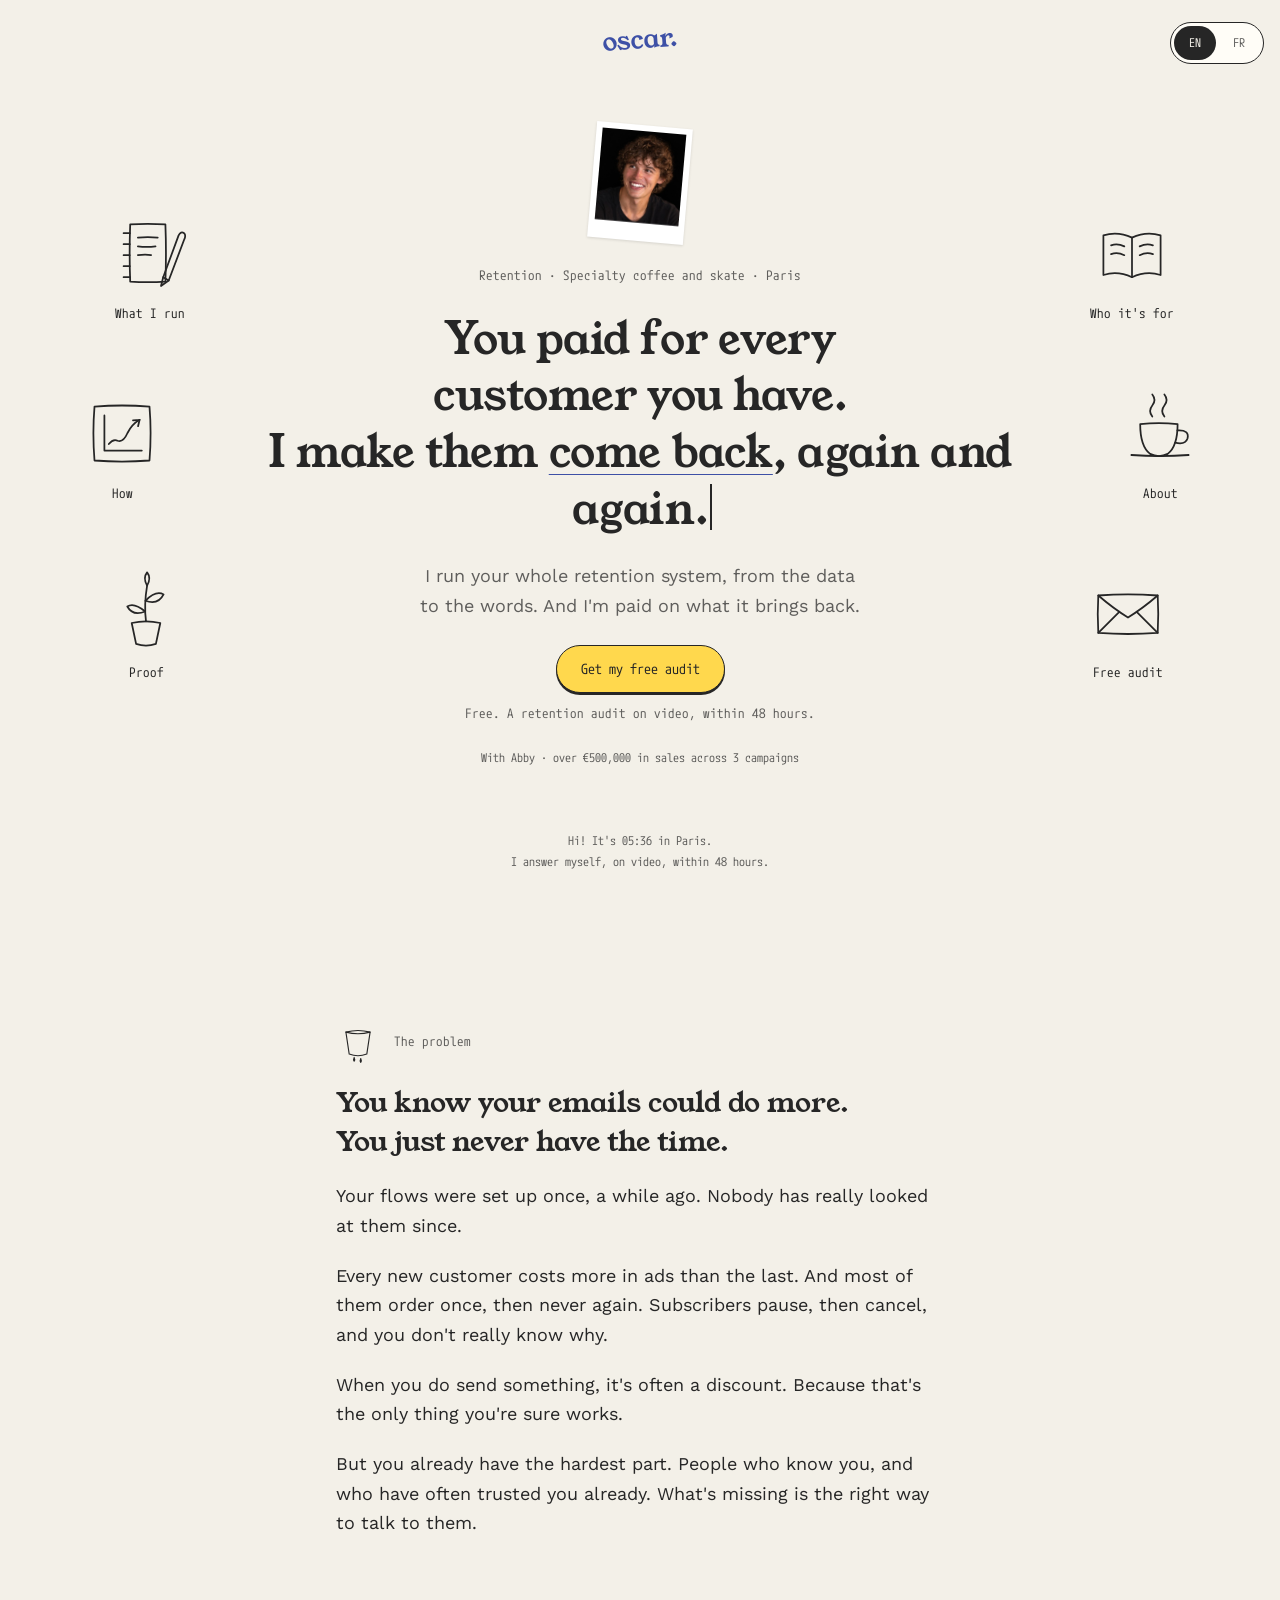
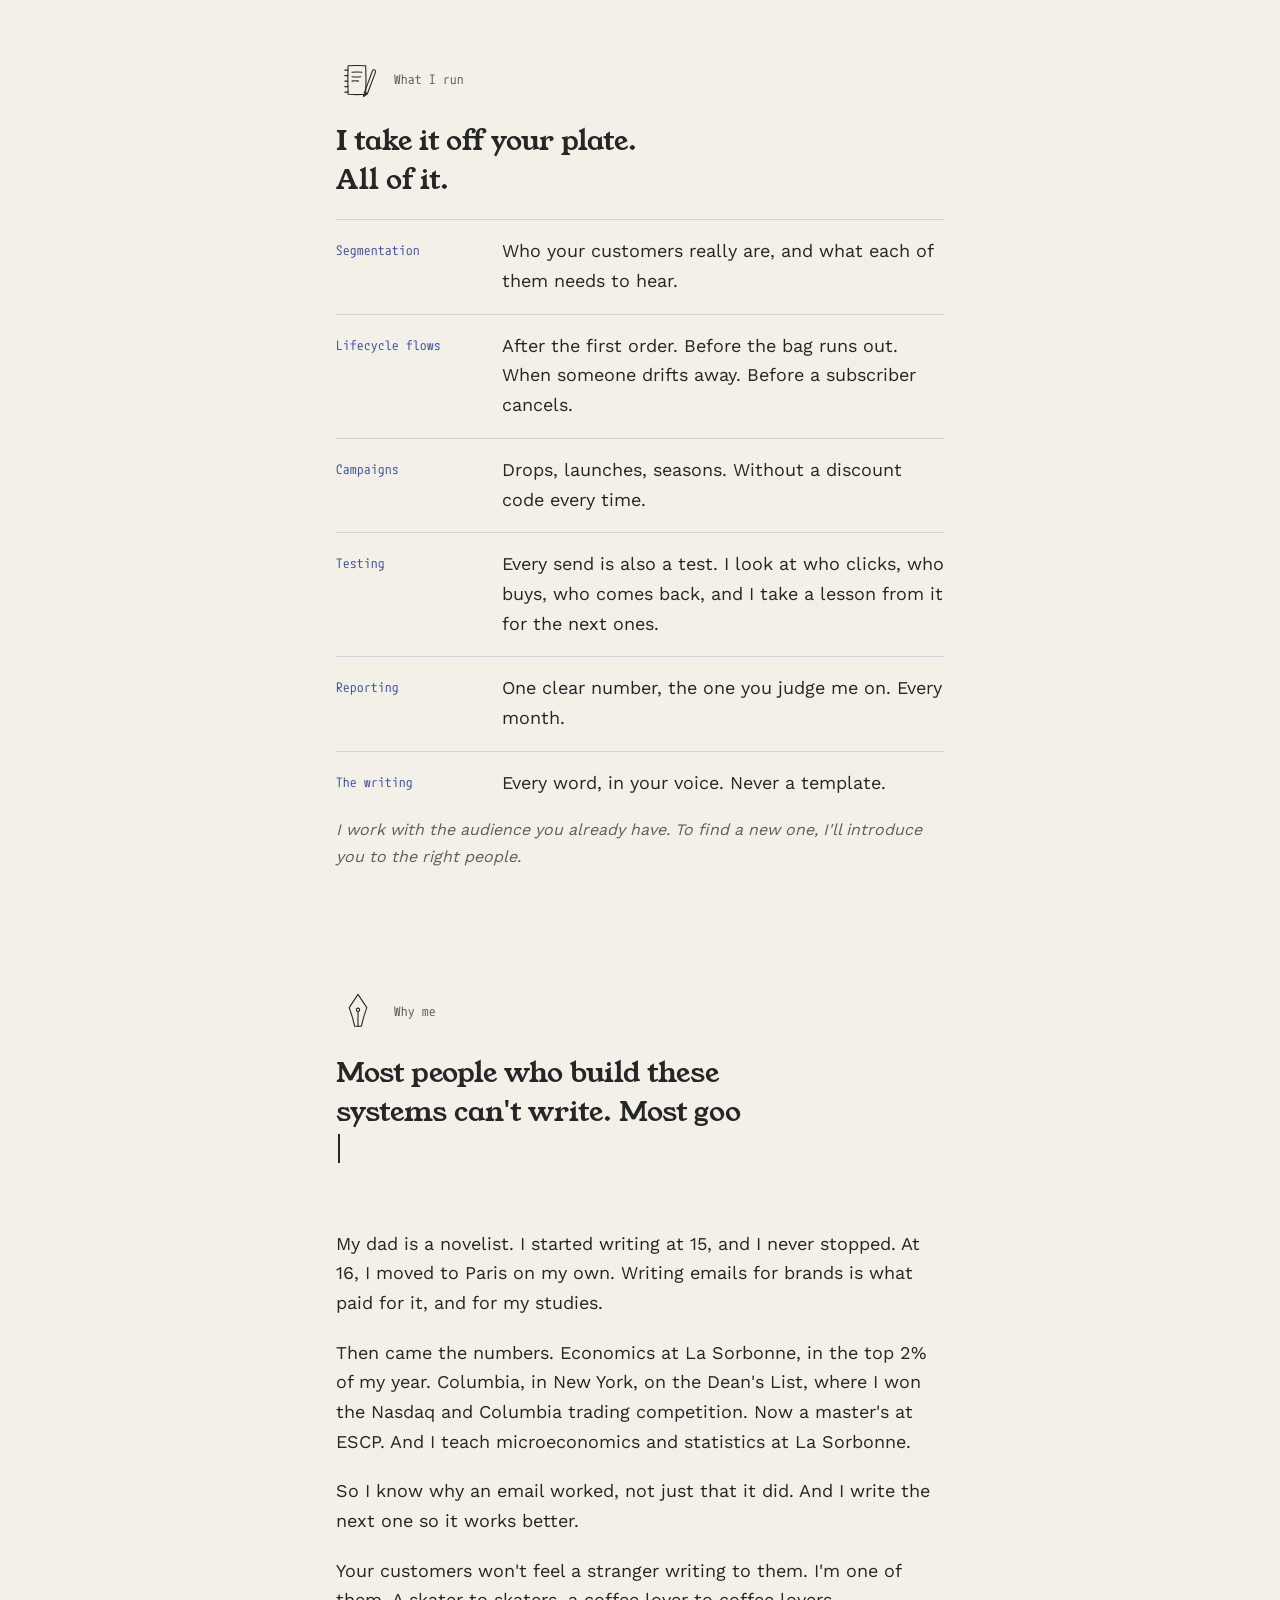
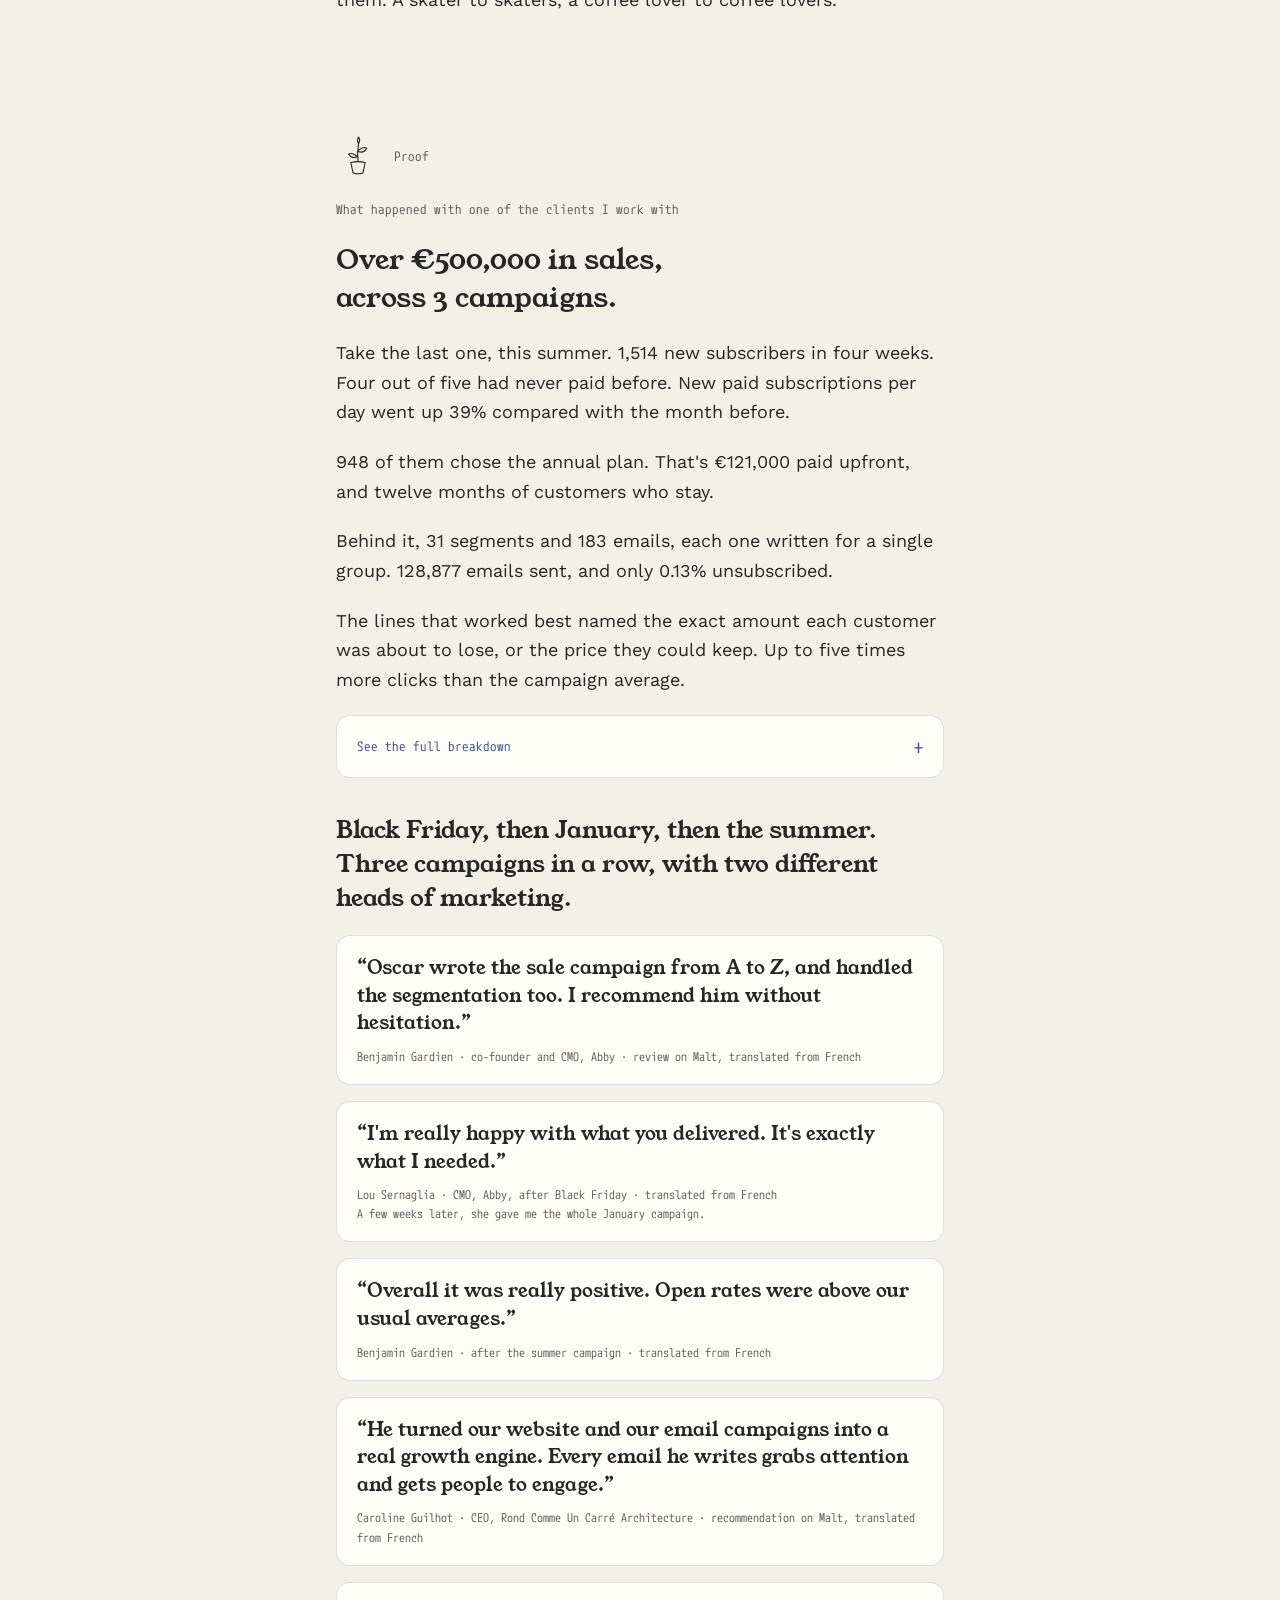
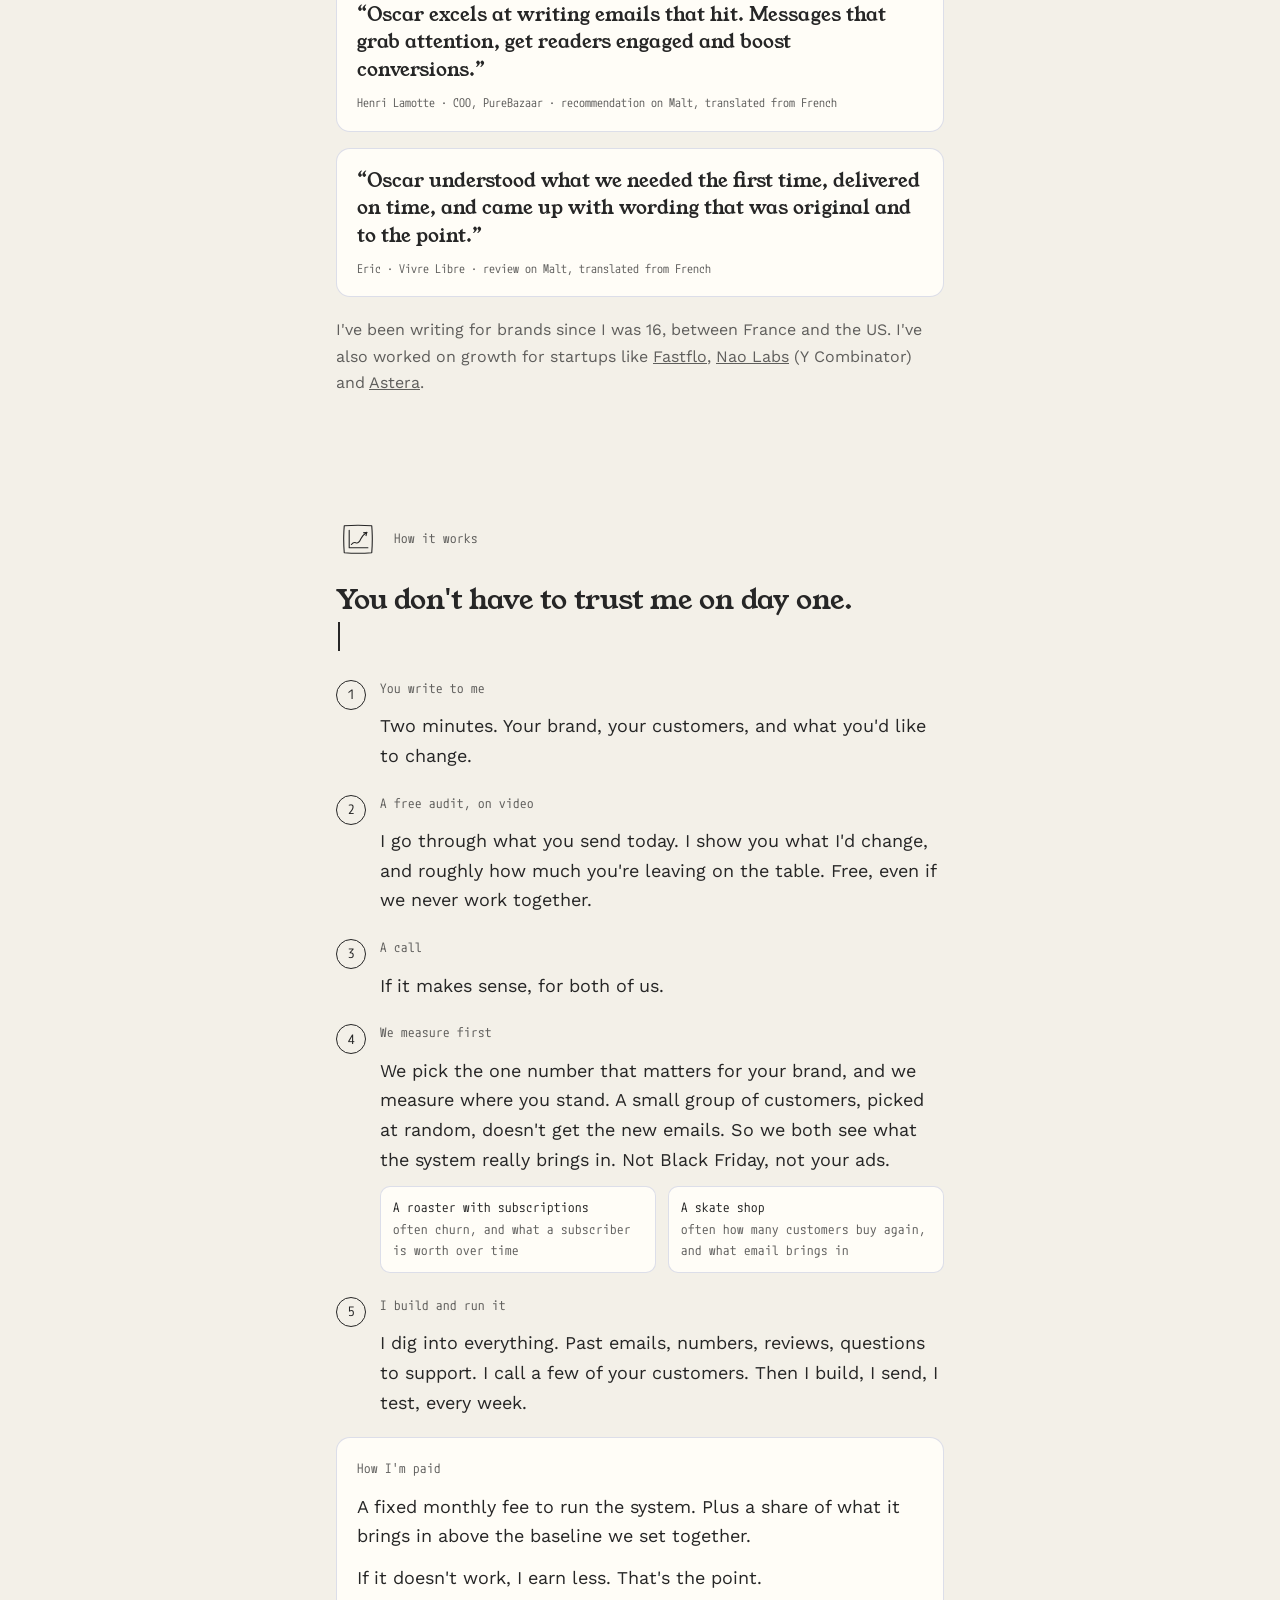
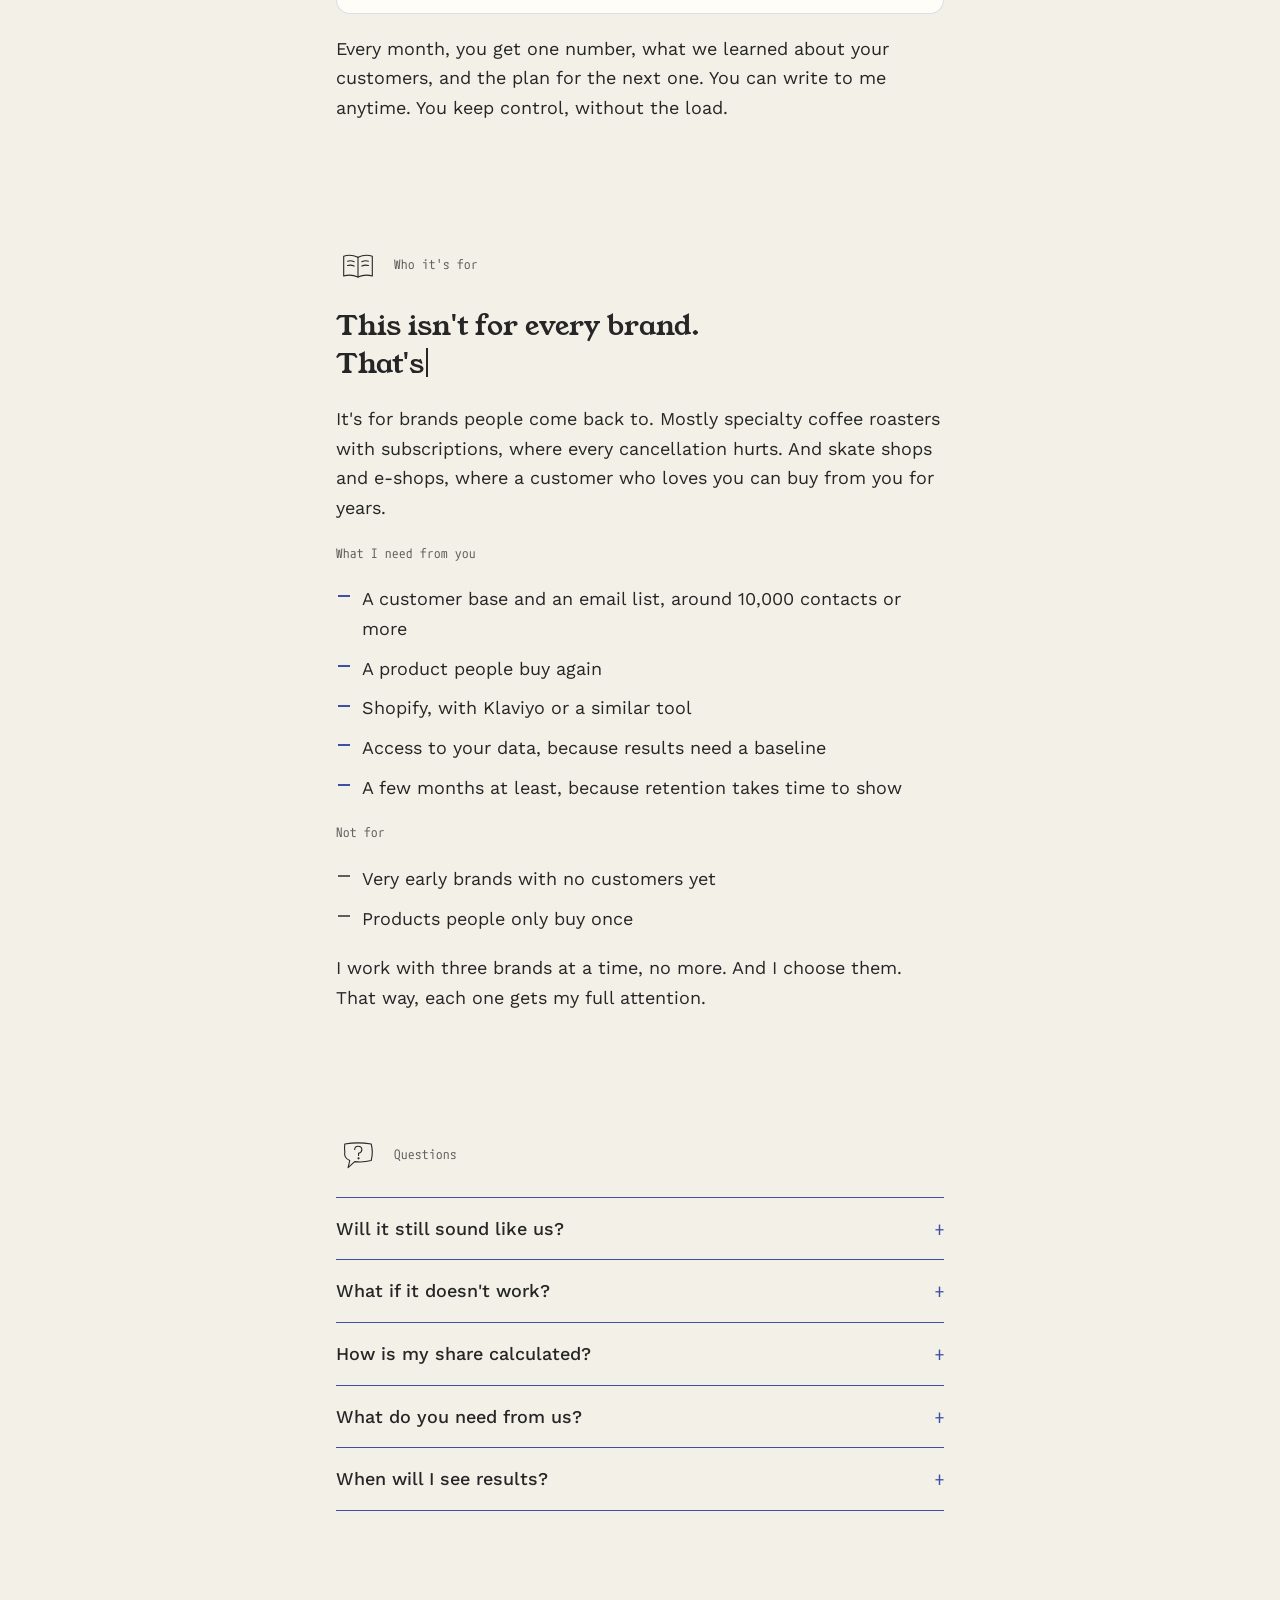
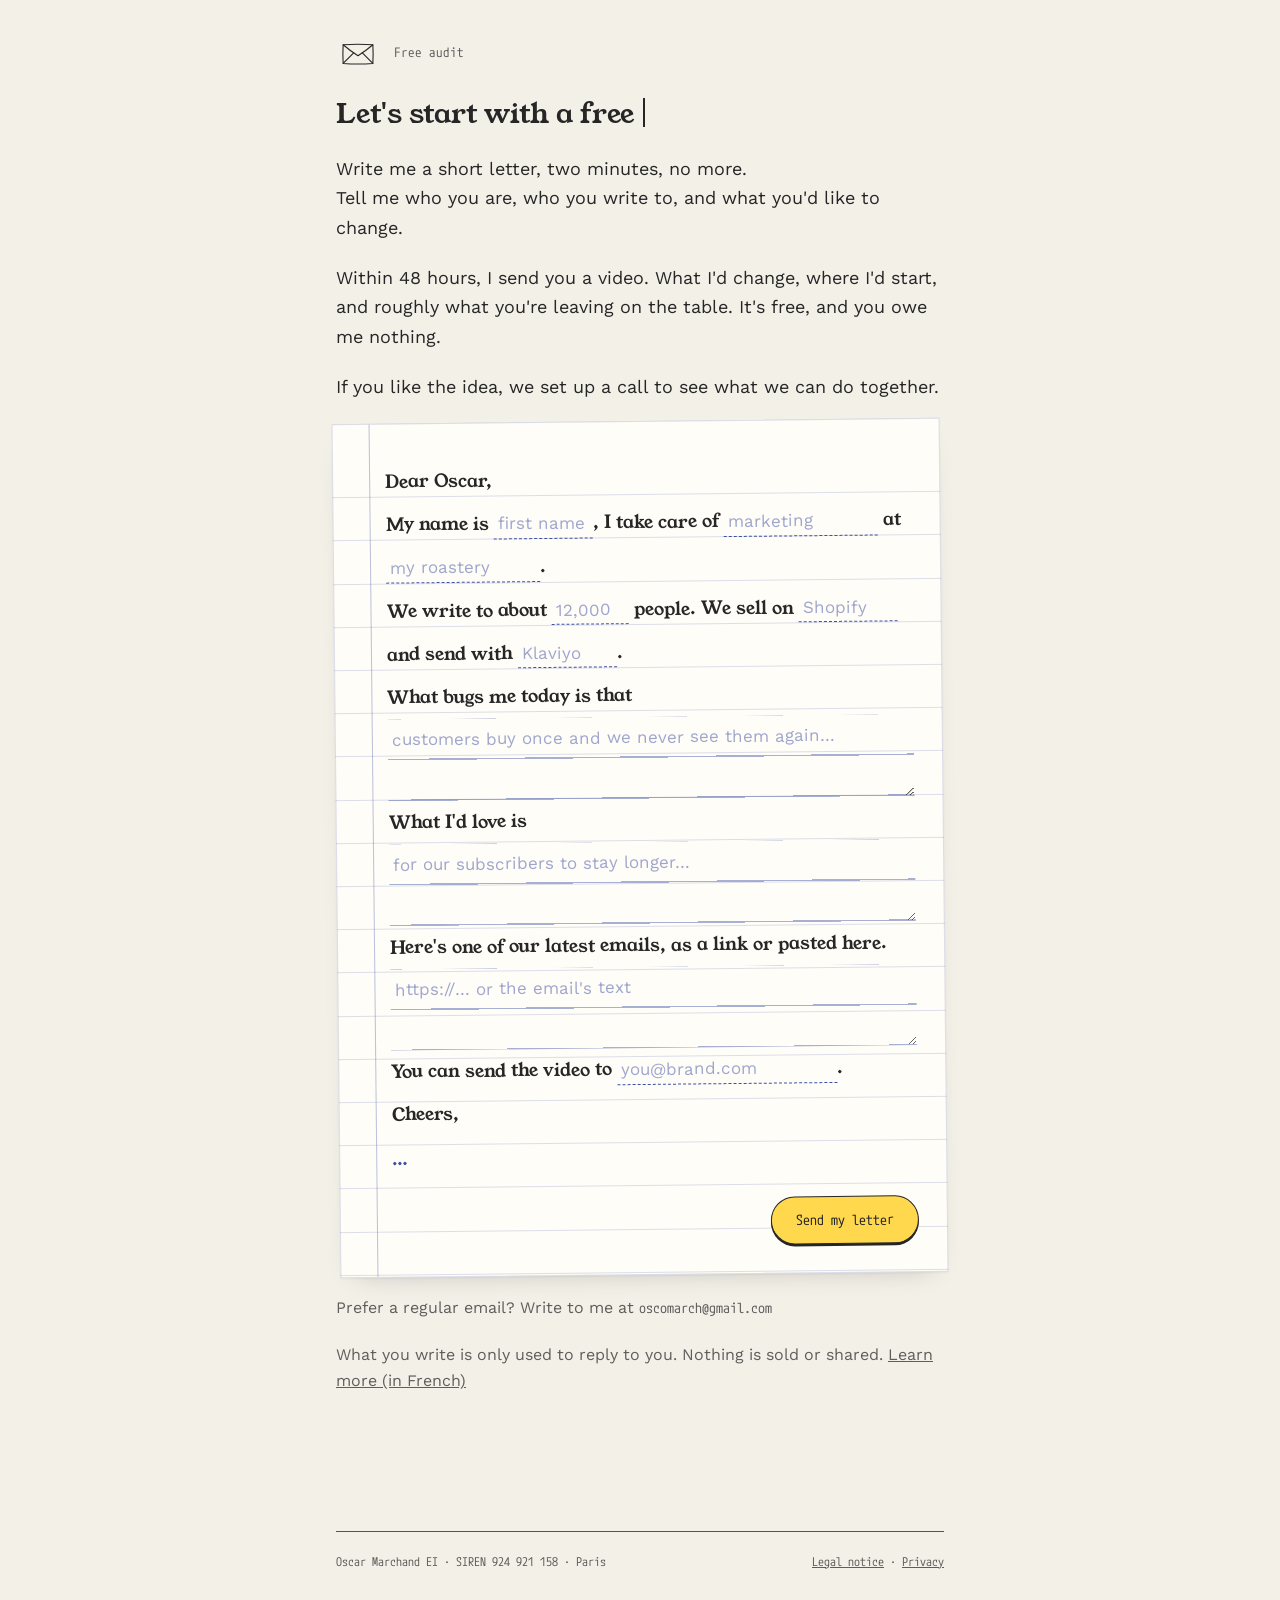
==== index.html @ c244ecd3 "Preuves : recommandations de Caroline Guilhot et Henri Lamotte Co-Authored-By: Claude Opus 5.5 <nore" ====
<!doctype html>
<html lang="en">
<head>
<meta charset="utf-8">
<meta name="viewport" content="width=device-width, initial-scale=1, viewport-fit=cover">
<title>Oscar Marchand</title>
<meta name="claude:viewport-fit-sides" content="cover">
<meta name="description" content="I run the whole retention system for specialty coffee roasters and skate shops, and I'm paid on results.">
<meta property="og:title" content="Oscar Marchand">
<meta property="og:description" content="I run the whole retention system, and I'm paid on results.">
<meta property="og:image" content="https://clients.oscomarch.com/oscar.jpg">
<meta property="og:url" content="https://clients.oscomarch.com/">
<link rel="alternate" hreflang="en" href="https://clients.oscomarch.com/">
<link rel="alternate" hreflang="fr" href="https://clients.oscomarch.com/fr">
<link rel="preload" href="fonts/young-serif-latin-400-normal.woff2" as="font" type="font/woff2" crossorigin>
<link rel="stylesheet" href="fonts/fonts.css">
<style>
/* Mise en page : une lettre qui se lit d'un fil, la phrase au centre, six dessins au trait autour qui servent de menu */
:root{
  --fond:#F3F0E8;
  --papier:#FFFDF7;
  --encre:#262626;
  --doux:rgba(38,38,38,.72);
  --fil:#3D50A6;
  --ligne:rgba(61,80,166,.18);
  --action:#FFD84D;
  --serif:'Young Serif', Georgia, 'Times New Roman', serif;
  --sans:'Work Sans', system-ui, -apple-system, 'Segoe UI', sans-serif;
  --mono:'M PLUS 1 Code', ui-monospace, Menlo, Consolas, monospace;
  color-scheme:light;
}
*{box-sizing:border-box}
[hidden]{display:none!important}
html{scroll-behavior:smooth}
body{margin:0;background:var(--fond);color:var(--encre);font-family:var(--sans);font-size:18px;line-height:1.65}
a{color:inherit}
a:focus-visible,button:focus-visible,summary:focus-visible,input:focus-visible,textarea:focus-visible{outline:2px solid var(--fil);outline-offset:3px;border-radius:4px}
.gutter{padding-left:max(16px, env(safe-area-inset-left, 0px));padding-right:max(16px, env(safe-area-inset-right, 0px))}
.mono{font-family:var(--mono);font-size:13px}
.doux{color:var(--doux)}
p{margin:0}

/* Accueil */
.hero{min-height:100svh;display:flex;flex-direction:column}
.top{display:flex;justify-content:center;align-items:center;gap:24px;padding-block:18px 0;position:relative}
.langues{position:absolute;right:0;top:22px;display:inline-flex;gap:2px;padding:3px;border:1.5px solid var(--encre);border-radius:999px;background:var(--papier);font-family:var(--mono);font-size:12px;line-height:1}
.langues a{min-width:42px;min-height:34px;padding:0 10px;display:inline-flex;align-items:center;justify-content:center;border-radius:999px;text-decoration:none;color:var(--doux);transition:background .2s ease, color .2s ease}
.langues a:hover{color:var(--encre)}
.langues a[aria-current]{background:var(--encre);color:var(--fond)}
.logo{font-family:var(--serif);font-size:26px;color:var(--fil);text-decoration:none;min-height:44px;display:inline-flex;align-items:center;transform:rotate(-4deg)}
.stage{flex:1;display:grid;grid-template-columns:200px minmax(0,1fr) 200px;align-items:center;gap:24px;width:100%;max-width:1200px;margin:0 auto;padding-block:24px}
.side{display:flex;flex-direction:column;gap:64px;align-items:center}
.item{display:flex;flex-direction:column;align-items:center;gap:6px;text-decoration:none;min-height:44px;color:var(--encre)}
.item svg{width:88px;height:88px;transition:transform .25s ease}
.item:hover svg{transform:rotate(-5deg) translateY(-3px)}
.dessin{fill:none;stroke:currentColor;stroke-width:1.6;stroke-linecap:round;stroke-linejoin:round}
.center{display:flex;flex-direction:column;align-items:center;text-align:center;gap:24px;min-width:0}
.polaroid{width:96px;height:116px;transform:rotate(5deg);background:#FFFFFF;padding:6px 6px 18px;box-shadow:0 1px 3px rgba(0,0,0,.12)}
.polaroid img{width:100%;height:100%;object-fit:cover;object-position:50% 40%;display:block}
h1{margin:0;font-family:var(--serif);font-weight:400;font-size:clamp(28px, 3.4vw, 46px);line-height:1.3;letter-spacing:-.01em;text-wrap:balance}
.u{text-decoration-line:underline;text-decoration-thickness:1px;text-underline-offset:7px;text-decoration-color:var(--fil)}
.lk{text-decoration:none}
.sous{color:var(--doux);max-width:31em;text-wrap:balance}
.cta-ligne{display:flex;flex-direction:column;align-items:center;gap:10px}
.cta{display:inline-flex;align-items:center;gap:10px;min-height:48px;padding:0 24px;border-radius:999px;background:var(--action);color:var(--encre);border:1.5px solid var(--encre);box-shadow:0 2px 0 var(--encre);text-decoration:none;font-family:var(--mono);font-size:14px;cursor:pointer;transition:transform .15s ease, box-shadow .15s ease}
.cta:hover{transform:translateY(-1px);box-shadow:0 3px 0 var(--encre)}
.cta:active{transform:translateY(1px);box-shadow:0 1px 0 var(--encre)}
.preuve{font-family:var(--mono);font-size:12px;color:var(--doux)}
.heure{padding-block:0 28px;text-align:center;font-family:var(--mono);font-size:12px;line-height:1.7;color:var(--doux)}

/* Machine à écrire */
.ghost{color:transparent}
.caret{display:inline-block;width:0;height:1em;position:relative}
.caret::after{content:'';position:absolute;left:2px;bottom:-.14em;width:2px;height:1.05em;background:currentColor;animation:blink 1.05s steps(1) infinite}
@keyframes blink{50%{opacity:0}}

/* Le fil */
.fil-texte{max-width:640px;margin:0 auto}
.fil-texte > section{padding-top:120px;display:flex;flex-direction:column;gap:20px}
.titre{display:flex;align-items:center;gap:14px;min-height:44px}
.titre svg{width:44px;height:44px;flex:none}
.titre .dessin{stroke-width:2}
h2{margin:0;font-family:var(--mono);font-size:13px;font-weight:400;color:var(--doux)}
.grand{font-family:var(--serif);font-size:clamp(23px, 2.6vw, 28px);line-height:1.38;text-wrap:balance}
.prix-chiffre{font-size:clamp(30px, 3.4vw, 38px);line-height:1.2}
.petit{font-size:16px;color:var(--doux)}
/* Preuves : le détail et les avis */
details.detail,details.detail:last-of-type{border:1px solid var(--ligne);border-radius:14px;background:var(--papier);padding:0 20px}
details.detail summary{font-family:var(--mono);font-size:13px;font-weight:400;color:var(--fil)}
details.detail[open]{padding-bottom:20px}
details.detail p{padding:0;margin:0 0 14px;color:var(--encre)}
details.detail h3{margin:22px 0 8px;font-family:var(--mono);font-size:13px;font-weight:400;color:var(--doux)}
.chiffres{display:grid;grid-template-columns:repeat(2,minmax(0,1fr));gap:10px;margin:4px 0 0}
.chiffres div{border-top:1px solid var(--ligne);padding-top:8px}
.chiffres b{display:block;font-family:var(--serif);font-weight:400;font-size:22px;line-height:1.3}
.chiffres span{font-family:var(--mono);font-size:12px;color:var(--doux)}
.objet{font-family:var(--serif)}
.suite{font-family:var(--serif);font-size:clamp(20px, 2.3vw, 24px);line-height:1.4;margin-top:16px;text-wrap:balance}
.avis{display:flex;flex-direction:column;gap:16px}
figure.citation{margin:0;padding:18px 20px;border:1px solid var(--ligne);border-radius:14px;background:var(--papier);display:flex;flex-direction:column;gap:10px}
.citation blockquote{margin:0;font-family:var(--serif);font-size:19px;line-height:1.45}
.citation figcaption{font-family:var(--mono);font-size:12px;line-height:1.6;color:var(--doux)}
.place{display:inline-flex;align-items:center;gap:10px;align-self:flex-start;font-family:var(--mono);font-size:13px;padding:6px 14px;border:1.5px solid var(--encre);border-radius:999px}
.place-pt{width:8px;height:8px;border-radius:50%;background:var(--fil)}

/* Emplacements à écrire : visibles seulement sur l'aperçu, à remplacer par le texte final */
.ph{display:block;border:1.5px dashed var(--fil);border-radius:10px;padding:12px 14px;background:rgba(61,80,166,.05);font-family:var(--mono);font-size:13px;line-height:1.6;color:var(--fil);text-align:left;font-weight:400;letter-spacing:0}
.ph::before{content:'To write · ';font-weight:700;text-transform:uppercase;letter-spacing:.04em}
.ph.garde::before{content:'Kept, to check · '}
.hero .ph{max-width:34em}

/* Le système, les étapes, les conditions */
.blocs{display:grid;gap:18px;margin:0;padding:0;list-style:none}
.blocs li{display:grid;grid-template-columns:150px minmax(0,1fr);gap:16px;align-items:start;padding-top:16px;border-top:1px solid var(--ligne)}
.blocs .lab{font-family:var(--mono);font-size:13px;color:var(--fil);padding-top:4px}
.etapes{list-style:none;margin:0;padding:0;counter-reset:e;display:flex;flex-direction:column;gap:22px}
.etapes > li{counter-increment:e;position:relative;padding-left:44px;display:flex;flex-direction:column;gap:12px}
.etapes > li::before{content:counter(e);position:absolute;left:0;top:2px;width:28px;height:28px;border-radius:50%;border:1.5px solid var(--encre);display:flex;align-items:center;justify-content:center;font-family:var(--mono);font-size:13px}
.etapes .nom{font-family:var(--mono);font-size:13px;color:var(--doux)}
.exemples{font-family:var(--mono);font-size:13px;color:var(--doux);display:grid;grid-template-columns:repeat(2,minmax(0,1fr));gap:12px}
.exemples div{border:1px solid var(--ligne);border-radius:10px;padding:10px 12px;background:var(--papier)}
.exemples b{display:block;color:var(--encre);font-weight:500}
.paye{background:var(--papier);border:1px solid var(--ligne);border-radius:14px;padding:20px;display:flex;flex-direction:column;gap:12px}
.conditions{margin:0;padding:0;list-style:none;display:flex;flex-direction:column;gap:10px}
.conditions li{position:relative;padding-left:26px}
.conditions li::before{content:'';position:absolute;left:2px;top:.62em;width:12px;height:2px;background:var(--fil)}
.pas-pour li::before{background:var(--doux)}
@media (max-width:520px){
  .blocs li{grid-template-columns:1fr;gap:6px}
  .exemples{grid-template-columns:1fr}
}

/* Questions */
details{border-top:1px solid var(--fil)}
details:last-of-type{border-bottom:1px solid var(--fil)}
summary{list-style:none;cursor:pointer;display:flex;justify-content:space-between;align-items:center;gap:16px;padding-block:16px;min-height:44px;font-weight:500}
summary::-webkit-details-marker{display:none}
summary::after{content:'+';font-family:var(--mono);font-size:18px;color:var(--fil);transition:transform .2s ease}
details[open] summary::after{transform:rotate(45deg)}
details p{padding-bottom:18px;color:var(--doux)}

/* La lettre */
#lettre{padding-bottom:40px}
.feuille{position:relative;background-color:var(--papier);border:1px solid var(--ligne);box-shadow:0 1px 2px rgba(0,0,0,.05), 0 12px 28px -18px rgba(0,0,0,.25);transform:rotate(-.6deg);padding:36px 28px 28px 52px;font-family:var(--serif);font-size:18px;line-height:2.4;
  background-image:repeating-linear-gradient(to bottom, transparent 0, transparent calc(2.4em - 1px), var(--ligne) calc(2.4em - 1px), var(--ligne) 2.4em);
  background-position:0 30px;transition:transform .6s ease, opacity .6s ease}
.feuille::before{content:'';position:absolute;top:0;bottom:0;left:36px;width:1px;background:var(--fil);opacity:.35}
.feuille p{margin:0}
.feuille input,.feuille textarea{font:inherit;font-family:var(--sans);font-size:17px;color:var(--fil);background:transparent;border:0;border-bottom:1.5px dashed var(--fil);padding:0 4px;border-radius:0}
.feuille input{height:1.7em;vertical-align:baseline}
.feuille input::placeholder,.feuille textarea::placeholder{color:rgba(61,80,166,.5)}
.feuille textarea{display:block;width:100%;min-height:4.8em;line-height:2.4em;resize:vertical;border-bottom:0;background-image:repeating-linear-gradient(to bottom, transparent 0, transparent calc(2.4em - 1.5px), rgba(61,80,166,.45) calc(2.4em - 1.5px), rgba(61,80,166,.45) 2.4em)}
.w-court{width:9ch}.w-moyen{width:14ch}.w-long{width:20ch}.w-chiffre{width:7ch}
.signature{font-family:var(--serif);color:var(--fil)}
.envoyer{display:flex;justify-content:flex-end;padding-top:20px}
.pot{position:absolute;left:-5000px;width:1px;height:1px;overflow:hidden}
.feuille.partie{transform:translateY(40px) scale(.55) rotate(-6deg);opacity:0;pointer-events:none}
.envoi{display:flex;flex-direction:column;align-items:center;text-align:center;gap:14px;padding-block:24px}
.envoi svg{width:110px;height:110px}
.erreur{color:var(--encre);font-size:16px}
.direct{font-family:var(--mono);font-size:14px;user-select:all}

/* Le parcours : où en est le lecteur, et ce qui l'attend */
.rail{position:fixed;top:50%;left:max(28px, calc(env(safe-area-inset-left, 0px) + 28px));transform:translateY(-50%);z-index:5;opacity:0;pointer-events:none;transition:opacity .35s ease}
.rail.visible{opacity:1;pointer-events:auto}
.rail-titre{font-family:var(--mono);font-size:11px;color:var(--doux);margin:0 0 14px}
.rail ol{list-style:none;margin:0;padding:0}
.rail li{position:relative;padding:0 0 20px 24px}
.rail li::before{content:'';position:absolute;left:5px;top:16px;bottom:2px;border-left:1.5px dashed rgba(38,38,38,.3)}
.rail li:last-child{padding-bottom:0}
.rail li:last-child::before{display:none}
.rail li.passe::before{border-left-style:solid;border-left-color:var(--encre)}
.rail .pt{position:absolute;left:0;top:4px;width:12px;height:12px;border-radius:50%;border:1.5px solid var(--encre);background:var(--fond);transition:background .25s ease, box-shadow .25s ease}
.rail li.passe .pt{background:var(--encre)}
.rail li.actif .pt{background:var(--fil);border-color:var(--fil);box-shadow:0 0 0 4px rgba(61,80,166,.16)}
.rail a{font-family:var(--mono);font-size:12px;line-height:20px;color:var(--doux);text-decoration:none;display:block}
.rail a:hover{color:var(--encre)}
.rail li.actif a{color:var(--encre)}
.rail li:last-child a::after{content:' · end';color:var(--fil)}
.barre{position:fixed;top:env(safe-area-inset-top, 0px);left:0;height:3px;width:100%;background:var(--fil);transform-origin:0 50%;transform:scaleX(0);z-index:6;display:none}
@media (max-width:1099px){.rail{display:none}.barre{display:block}}
footer{margin-top:96px;padding-block:20px 32px;border-top:1px solid var(--fil);display:flex;flex-wrap:wrap;justify-content:space-between;gap:8px 24px;font-family:var(--mono);font-size:12px;color:var(--doux)}

@media (max-width:860px){
  .stage{grid-template-columns:1fr 1fr;row-gap:48px}
  .center{grid-column:1 / -1;order:-1}
  .side{gap:40px}
}
@media (max-width:520px){
  .feuille{padding:28px 18px 22px 30px;transform:none}
  .feuille::before{left:20px}
  .w-long{width:100%}
}
@media (prefers-reduced-motion:reduce){
  html{scroll-behavior:auto}
  .item svg,.cta,.feuille,summary::after{transition:none}
  .caret::after{animation:none}
}
</style>
</head>
<body>
<div class="barre" id="barre" aria-hidden="true"></div>
<nav class="rail" id="rail" aria-label="Where you are">
<p class="rail-titre">Where you are</p>
<ol>
<li data-s="probleme"><span class="pt"></span><a href="#probleme">The problem</a></li>
<li data-s="systeme"><span class="pt"></span><a href="#systeme">What I run</a></li>
<li data-s="difference"><span class="pt"></span><a href="#difference">Why me</a></li>
<li data-s="resultats"><span class="pt"></span><a href="#resultats">Proof</a></li>
<li data-s="comment"><span class="pt"></span><a href="#comment">How it works</a></li>
<li data-s="pourqui"><span class="pt"></span><a href="#pourqui">Who it's for</a></li>
<li data-s="questions"><span class="pt"></span><a href="#questions">Questions</a></li>
<li data-s="lettre"><span class="pt"></span><a href="#lettre">Free audit</a></li>
</ol>
</nav>

<section id="haut" class="hero gutter">
<header class="top">
<a href="#haut" class="logo">oscar.</a>
<nav class="langues" aria-label="Language"><a href="./" aria-current="true" lang="en" hreflang="en">EN</a><a href="fr" lang="fr" hreflang="fr" title="Français">FR</a></nav>
</header>

<div class="stage">
<nav class="side" aria-label="Sections">
<a href="#systeme" class="item" style="margin-left:20px">
<svg viewBox="0 0 80 80" aria-hidden="true"><g class="dessin"><path d="M22 14 Q38 13 54 14 Q55 40 54 66 Q38 67 22 66 Q21 40 22 14 Z"/><path d="M16 22 L21.7 22 M16 32 L21.6 32 M16 42 L21.5 42 M16 52 L21.6 52 M16 62 L21.9 62"/><path d="M29 26 Q38 25 47 26 M29 34 Q37 35 45 34 M29 42 Q36 41 41 42"/><path d="M52 62 L66 24 Q68 20 71 22 Q73 24 71 28 L57 65 Z"/><path d="M52 62 L50 70 L57 65"/></g></svg>
<span class="mono">What I run</span>
</a>
<a href="#comment" class="item" style="margin-right:36px">
<svg viewBox="0 0 80 80" aria-hidden="true"><g class="dessin"><path d="M15 16 Q40 14 65 16 Q67 40 65 65 Q40 67 15 65 Q13 40 15 16 Z"/><path d="M24 24 L24 56 L58 56"/><path d="M28 50 Q32 45 36 47 Q41 49 45 40 Q49 32 56 28"/><path d="M56 28 L50 28.6 M56 28 L54.6 33.8"/></g></svg>
<span class="mono">How</span>
</a>
<a href="#resultats" class="item" style="margin-left:12px">
<svg viewBox="0 0 80 80" aria-hidden="true"><g class="dessin"><path d="M27 50 Q40 47 53 50 L49 69 Q40 72 31 69 Z"/><path d="M40 48.5 Q38 34 41 16"/><path d="M39.25 39.5 Q29 31 23 35 Q28 44 39.25 39.5 Z"/><path d="M39.4 29.8 Q49 20 56 24 Q51 34 39.4 29.8 Z"/><path d="M41 16 Q37 9 41 4 Q45 9 41 16 Z"/></g></svg>
<span class="mono">Proof</span>
</a>
</nav>

<div class="center">
<div class="polaroid"><img src="oscar.jpg" alt="Portrait of Oscar Marchand" width="84" height="92"></div>
<p class="mono doux">Retention · Specialty coffee and skate · Paris</p>
<h1 class="type" data-garder="1">You paid for every customer you have.<br>I make them <a href="#systeme" class="lk"><span class="u">come back</span></a>, again and again.</h1>
<p class="sous">I run your whole retention system, from the data to the words. And I'm paid on what it brings back.</p>
<div class="cta-ligne">
<a href="#lettre" class="cta">Get my free audit</a>
<span class="mono doux">Free. A retention audit on video, within 48&nbsp;hours.</span>
</div>
<p class="preuve">With Abby · over €500,000 in sales across 3 campaigns</p>
</div>

<nav class="side" aria-label="More sections">
<a href="#pourqui" class="item" style="margin-right:16px">
<svg viewBox="0 0 80 80" aria-hidden="true"><g class="dessin"><path d="M14 24 Q27 20 40 26 Q53 20 66 24 L66 60 Q53 56 40 62 Q27 56 14 60 Z"/><path d="M40 26 L40 62"/><path d="M21 33 Q27 31 33 34 M21 41 Q27 39 33 42 M47 34 Q53 31 59 33 M47 42 Q53 39 59 41"/></g></svg>
<span class="mono">Who it's for</span>
</a>
<a href="about" class="item" style="margin-left:40px">
<svg viewBox="0 0 80 80" aria-hidden="true"><g class="dessin"><path d="M22 32 Q39 30 56 32 Q56 52 47 59 Q39 63 31 59 Q22 52 22 32 Z"/><path d="M55.8 37.7 Q67 37 65 45 Q63 51 53.75 48.75"/><path d="M14 60 Q40 62 66 60"/><path d="M33 25 Q29 20 33 15 Q37 10 33 5 M44 25 Q40 20 44 15 Q48 10 44 5"/></g></svg>
<span class="mono">About</span>
</a>
<a href="#lettre" class="item" style="margin-right:24px">
<svg viewBox="0 0 80 80" aria-hidden="true"><g class="dessin"><path d="M13 25 Q40 23 67 25 Q68 42 67 59 Q40 61 13 59 Q12 42 13 25 Z"/><path d="M13 25 Q27 37 40 45 Q53 37 67 25"/><path d="M13 59 L32.1 39.8 M67 59 L47.9 39.8"/></g></svg>
<span class="mono">Free audit</span>
</a>
</nav>
</div>

<p class="heure">Hi! It's <span id="heure">--:--</span> in Paris.<br>I answer myself, on video, within 48&nbsp;hours.</p>
</section>

<main class="fil-texte gutter">

<section id="probleme">
<div class="titre">
<svg viewBox="0 0 80 80" aria-hidden="true"><g class="dessin"><path d="M18 22 Q40 28 62 22 L56 62 Q40 68 24 62 Z"/><path d="M18 22 Q40 16 62 22"/><path d="M33 68 Q31 72 33 75 Q35 72 33 68 Z M45 70 Q43 74 45 77 Q47 74 45 70 Z"/></g></svg>
<h2>The problem</h2>
</div>
<p class="grand type">You know your emails could do more.<br>You just never have the time.</p>
<p>Your flows were set up once, a while ago. Nobody has really looked at them since.</p>
<p>Every new customer costs more in ads than the last. And most of them order once, then never again. Subscribers pause, then cancel, and you don't really know why.</p>
<p>When you do send something, it's often a discount. Because that's the only thing you're sure works.</p>
<p>But you already have the hardest part. People who know you, and who have often trusted you already. What's missing is the right way to talk to them.</p>
</section>

<section id="systeme">
<div class="titre">
<svg viewBox="0 0 80 80" aria-hidden="true"><g class="dessin"><path d="M22 14 Q38 13 54 14 Q55 40 54 66 Q38 67 22 66 Q21 40 22 14 Z"/><path d="M16 22 L21.7 22 M16 32 L21.6 32 M16 42 L21.5 42 M16 52 L21.6 52 M16 62 L21.9 62"/><path d="M29 26 Q38 25 47 26 M29 34 Q37 35 45 34 M29 42 Q36 41 41 42"/><path d="M52 62 L66 24 Q68 20 71 22 Q73 24 71 28 L57 65 Z"/><path d="M52 62 L50 70 L57 65"/></g></svg>
<h2>What I run</h2>
</div>
<p class="grand type">I take it off your plate.<br>All of it.</p>
<ul class="blocs">
<li><span class="lab">Segmentation</span><p>Who your customers really are, and what each of them needs to hear.</p></li>
<li><span class="lab">Lifecycle flows</span><p>After the first order. Before the bag runs out. When someone drifts away. Before a subscriber cancels.</p></li>
<li><span class="lab">Campaigns</span><p>Drops, launches, seasons. Without a discount code every time.</p></li>
<li><span class="lab">Testing</span><p>Every send is also a test. I look at who clicks, who buys, who comes back, and I take a lesson from it for the next ones.</p></li>
<li><span class="lab">Reporting</span><p>One clear number, the one you judge me on. Every month.</p></li>
<li><span class="lab">The writing</span><p>Every word, in your voice. Never a template.</p></li>
</ul>
<p class="petit"><em>I work with the audience you already have. To find a new one, I'll introduce you to the right people.</em></p>
</section>

<section id="difference">
<div class="titre">
<svg viewBox="0 0 80 80" aria-hidden="true"><g class="dessin"><path d="M40 8 L56 32 Q50 48 46 66 L34 66 Q30 48 24 32 Z"/><circle cx="40" cy="36" r="3"/><path d="M40 39 L40 66"/></g></svg>
<h2>Why me</h2>
</div>
<p class="grand type">Most people who build these systems can't write. Most good writers never look at the data.<br>I do both.</p>
<p>My dad is a novelist. I started writing at 15, and I never stopped. At 16, I moved to Paris on my own. Writing emails for brands is what paid for it, and for my studies.</p>
<p>Then came the numbers. Economics at La Sorbonne, in the top 2% of my year. Columbia, in New York, on the Dean's List, where I won the Nasdaq and Columbia trading competition. Now a master's at ESCP. And I teach microeconomics and statistics at La Sorbonne.</p>
<p>So I know why an email worked, not just that it did. And I write the next one so it works better.</p>
<p>Your customers won't feel a stranger writing to them. I'm one of them. A skater to skaters, a coffee lover to coffee lovers.</p>
</section>

<section id="resultats">
<div class="titre">
<svg viewBox="0 0 80 80" aria-hidden="true"><g class="dessin"><path d="M27 50 Q40 47 53 50 L49 69 Q40 72 31 69 Z"/><path d="M40 48.5 Q38 34 41 16"/><path d="M39.25 39.5 Q29 31 23 35 Q28 44 39.25 39.5 Z"/><path d="M39.4 29.8 Q49 20 56 24 Q51 34 39.4 29.8 Z"/><path d="M41 16 Q37 9 41 4 Q45 9 41 16 Z"/></g></svg>
<h2>Proof</h2>
</div>
<p class="mono doux">What happened with one of the clients I work with</p>
<p class="grand type">Over €500,000 in sales,<br>across 3 campaigns.</p>
<p>Take the last one, this summer. 1,514 new subscribers in four weeks. Four out of five had never paid before. New paid subscriptions per day went up 39% compared with the month before.</p>
<p>948 of them chose the annual plan. That's €121,000 paid upfront, and twelve months of customers who stay.</p>
<p>Behind it, 31 segments and 183 emails, each one written for a single group. 128,877 emails sent, and only 0.13% unsubscribed.</p>
<p>The lines that worked best named the exact amount each customer was about to lose, or the price they could keep. Up to five times more clicks than the campaign average.</p>
<details class="detail">
<summary>See the full breakdown</summary>
<p>Abby is an invoicing app for freelancers in France. A subscription business, so the same problem as yours. Getting someone to pay once is hard. Getting them to stay is where the money is.</p>
<p>The goal this summer was simple. Get free users to pay, and get as many as possible onto the annual plan.</p>
<h3>The numbers</h3>
<div class="chiffres">
<div><b>4 weeks</b><span>of campaign</span></div>
<div><b>31</b><span>segments, each with its own emails</span></div>
<div><b>183</b><span>emails sent, out of 205 written</span></div>
<div><b>128,877</b><span>sends, 99.81% delivered</span></div>
<div><b>1,514</b><span>new subscribers</span></div>
<div><b>1,197</b><span>of them paying for the first time</span></div>
<div><b>57.3 a day</b><span>new paid subscriptions, against 41.2 the month before</span></div>
<div><b>€132,187</b><span>collected</span></div>
<div><b>948</b><span>annual plans, 92% of the money</span></div>
<div><b>0.13%</b><span>unsubscribed</span></div>
</div>
<h3>What worked</h3>
<p>Two subject lines did most of the work. <span class="objet">“Lock in your price before it goes back up.”</span> And <span class="objet">“€37.80 sitting idle on your subscription.”</span> 21.3% and 17.8% of the people who opened them clicked. The campaign average was 3.99%.</p>
<p>Both do the same thing. They put an exact number on what the reader is about to lose. Nobody wants to leave money on the table.</p>
<h3>What didn't</h3>
<p>One email was opened by almost half the people who got it, 49.7%. Then barely anyone clicked, 1.9%. The subject line promised more than the email gave. A big open rate means nothing on its own, and I'd rather tell you than hide it.</p>
<h3>What I won't pretend</h3>
<p>This is a comparison with the month before, not a controlled test. Some of these people would have subscribed anyway. And most email tools are generous when they count which sales came from an email.</p>
<p>That's exactly why, with you, a small group of customers doesn't get the new emails from day one. So the number we look at is the real one.</p>
</details>

<p class="suite">Black Friday, then January, then the summer.<br>Three campaigns in a row, with two different heads of marketing.</p>

<div class="avis">
<figure class="citation">
<blockquote>“Oscar wrote the sale campaign from A to Z, and handled the segmentation too. I recommend him without hesitation.”</blockquote>
<figcaption>Benjamin Gardien · co-founder and CMO, Abby · review on Malt, translated from French</figcaption>
</figure>
<figure class="citation">
<blockquote>“I'm really happy with what you delivered. It's exactly what I needed.”</blockquote>
<figcaption>Lou Sernaglia · CMO, Abby, after Black Friday · translated from French<br>A few weeks later, she gave me the whole January campaign.</figcaption>
</figure>
<figure class="citation">
<blockquote>“Overall it was really positive. Open rates were above our usual averages.”</blockquote>
<figcaption>Benjamin Gardien · after the summer campaign · translated from French</figcaption>
</figure>
<figure class="citation">
<blockquote>“He turned our website and our email campaigns into a real growth engine. Every email he writes grabs attention and gets people to engage.”</blockquote>
<figcaption>Caroline Guilhot · CEO, Rond Comme Un Carré Architecture · recommendation on Malt, translated from French</figcaption>
</figure>
<figure class="citation">
<blockquote>“Oscar excels at writing emails that hit. Messages that grab attention, get readers engaged and boost conversions.”</blockquote>
<figcaption>Henri Lamotte · COO, PureBazaar · recommendation on Malt, translated from French</figcaption>
</figure>
<figure class="citation">
<blockquote>“Oscar understood what we needed the first time, delivered on time, and came up with wording that was original and to the point.”</blockquote>
<figcaption>Eric · Vivre Libre · review on Malt, translated from French</figcaption>
</figure>
</div>
<p class="petit">I've been writing for brands since I was 16, between France and the US. I've also worked on growth for startups like <a href="https://fastflo.ai">Fastflo</a>, <a href="https://getnao.io">Nao Labs</a> (Y&nbsp;Combinator) and <a href="https://astera.holdings">Astera</a>.</p>
</section>

<section id="comment">
<div class="titre">
<svg viewBox="0 0 80 80" aria-hidden="true"><g class="dessin"><path d="M15 16 Q40 14 65 16 Q67 40 65 65 Q40 67 15 65 Q13 40 15 16 Z"/><path d="M24 24 L24 56 L58 56"/><path d="M28 50 Q32 45 36 47 Q41 49 45 40 Q49 32 56 28"/><path d="M56 28 L50 28.6 M56 28 L54.6 33.8"/></g></svg>
<h2>How it works</h2>
</div>
<p class="grand type">You don't have to trust me on day one.<br>The numbers will tell you.</p>
<ol class="etapes">
<li><span class="nom">You write to me</span><p>Two minutes. Your brand, your customers, and what you'd like to change.</p></li>
<li><span class="nom">A free audit, on video</span><p>I go through what you send today. I show you what I'd change, and roughly how much you're leaving on the table. Free, even if we never work together.</p></li>
<li><span class="nom">A call</span><p>If it makes sense, for both of us.</p></li>
<li><span class="nom">We measure first</span><p>We pick the one number that matters for your brand, and we measure where you stand. A small group of customers, picked at random, doesn't get the new emails. So we both see what the system really brings in. Not Black Friday, not your ads.</p>
<div class="exemples" aria-label="Examples of the number, set per brand">
<div><b>A roaster with subscriptions</b>often churn, and what a subscriber is worth over time</div>
<div><b>A skate shop</b>often how many customers buy again, and what email brings in</div>
</div>
</li>
<li><span class="nom">I build and run it</span><p>I dig into everything. Past emails, numbers, reviews, questions to support. I call a few of your customers. Then I build, I send, I test, every week.</p></li>
</ol>
<!-- Le paiement : garder ce bloc facile à changer, aucun chiffre tant que ce n'est pas fixé -->
<div class="paye" id="paiement">
<p class="mono doux">How I'm paid</p>
<p>A fixed monthly fee to run the system. Plus a share of what it brings in above the baseline we set together.</p>
<p>If it doesn't work, I earn less. That's the point.</p>
</div>
<p>Every month, you get one number, what we learned about your customers, and the plan for the next one. You can write to me anytime. You keep control, without the load.</p>
</section>

<section id="pourqui">
<div class="titre">
<svg viewBox="0 0 80 80" aria-hidden="true"><g class="dessin"><path d="M14 24 Q27 20 40 26 Q53 20 66 24 L66 60 Q53 56 40 62 Q27 56 14 60 Z"/><path d="M40 26 L40 62"/><path d="M21 33 Q27 31 33 34 M21 41 Q27 39 33 42 M47 34 Q53 31 59 33 M47 42 Q53 39 59 41"/></g></svg>
<h2>Who it's for</h2>
</div>
<p class="grand type">This isn't for every brand.<br>That's on purpose.</p>
<p>It's for brands people come back to. Mostly specialty coffee roasters with subscriptions, where every cancellation hurts. And skate shops and e-shops, where a customer who loves you can buy from you for years.</p>
<p class="mono doux">What I need from you</p>
<ul class="conditions">
<li>A customer base and an email list, around 10,000 contacts or more</li>
<li>A product people buy again</li>
<li>Shopify, with Klaviyo or a similar tool</li>
<li>Access to your data, because results need a baseline</li>
<li>A few months at least, because retention takes time to show</li>
</ul>
<p class="mono doux">Not for</p>
<ul class="conditions pas-pour">
<li>Very early brands with no customers yet</li>
<li>Products people only buy once</li>
</ul>
<p>I work with three brands at a time, no more. And I choose them. That way, each one gets my full attention.</p>
</section>

<section id="questions">
<div class="titre">
<svg viewBox="0 0 80 80" aria-hidden="true"><g class="dessin"><path d="M16 20 Q40 16 64 20 Q68 35 64 50 Q49 54 34 52 L22 63 L25 50 Q14 46 16 34 Q15 27 16 20 Z"/><path d="M34 30 Q34 24 40 24 Q47 24 47 30 Q47 35 41 37 L41 41"/><circle cx="41" cy="46" r="1"/></g></svg>
<h2>Questions</h2>
</div>
<div>
<details>
<summary>Will it still sound like us?</summary>
<p>Yes. I read everything you've written before, and I talk to your customers. If it doesn't sound like you, it doesn't go out.</p>
</details>
<details>
<summary>What if it doesn't work?</summary>
<p>You'll see it in the numbers, because we measure from day one. Then you only pay the fixed fee, and you can stop after the first months.</p>
</details>
<details>
<summary>How is my share calculated?</summary>
<p>On what the system brings in above the baseline we set at the start, compared with the group that doesn't get the new emails. So you only pay for what it really adds.</p>
</details>
<details>
<summary>What do you need from us?</summary>
<p>Access to your store, your email tool and your past numbers. An hour of your time at the start. Then a short call each month.</p>
</details>
<details>
<summary>When will I see results?</summary>
<p>The first sends go out in the first month. The real progress shows after two or three months, once the system has learned enough about your customers.</p>
</details>
</div>
</section>

<section id="lettre">
<div class="titre">
<svg viewBox="0 0 80 80" aria-hidden="true"><g class="dessin"><path d="M13 25 Q40 23 67 25 Q68 42 67 59 Q40 61 13 59 Q12 42 13 25 Z"/><path d="M13 25 Q27 37 40 45 Q53 37 67 25"/><path d="M13 59 L32.1 39.8 M67 59 L47.9 39.8"/></g></svg>
<h2>Free audit</h2>
</div>
<p class="grand type">Let's start with a free audit.</p>
<p>Write me a short letter, two minutes, no more.<br>Tell me who you are, who you write to, and what you'd like to change.</p>
<p>Within 48&nbsp;hours, I send you a video. What I'd change, where I'd start, and roughly what you're leaving on the table. It's free, and you owe me nothing.</p>
<p>If you like the idea, we set up a call to see what we can do together.</p>
<form id="form-lettre" class="feuille" novalidate>
<p>Dear Oscar,</p>
<p>My name is <label class="pot" for="f-prenom">First name</label><input id="f-prenom" name="prenom" class="w-court" placeholder="first name" autocomplete="given-name" required>, I take care of <label class="pot" for="f-role">Role</label><input id="f-role" name="role" class="w-moyen" placeholder="marketing" autocomplete="organization-title"> at <label class="pot" for="f-marque">Brand</label><input id="f-marque" name="marque" class="w-moyen" placeholder="my roastery" autocomplete="organization" required>.</p>
<p>We write to about <label class="pot" for="f-audience">Audience size</label><input id="f-audience" name="audience" class="w-chiffre" placeholder="12,000" inputmode="numeric"> people. We sell on <label class="pot" for="f-boutique">Store platform</label><input id="f-boutique" name="boutique" class="w-court" placeholder="Shopify"> and send with <label class="pot" for="f-outil">Email tool</label><input id="f-outil" name="outil" class="w-court" placeholder="Klaviyo">.</p>
<p><label for="f-frustration">What bugs me today is that</label></p>
<textarea id="f-frustration" name="frustration" rows="2" placeholder="customers buy once and we never see them again…"></textarea>
<p><label for="f-envie">What I'd love is</label></p>
<textarea id="f-envie" name="envie" rows="2" placeholder="for our subscribers to stay longer…" required></textarea>
<p><label for="f-exemple">Here's one of our latest emails, as a link or pasted here.</label></p>
<textarea id="f-exemple" name="exemple" rows="2" placeholder="https://… or the email's text"></textarea>
<p>You can send the video to <label class="pot" for="f-email">Your email</label><input id="f-email" name="email" type="email" class="w-long" placeholder="you@brand.com" autocomplete="email" required>.</p>
<p>Cheers,<br><span class="signature" id="signature">…</span></p>
<label class="pot" for="f-honey">Leave empty</label><input class="pot" id="f-honey" name="_honey" tabindex="-1" autocomplete="off">
<p class="erreur" id="erreur" hidden></p>
<div class="envoyer"><button type="submit" class="cta" id="bouton-envoyer">Send my letter</button></div>
</form>

<div class="envoi" id="envoi" hidden>
<svg viewBox="0 0 80 80" aria-hidden="true"><g class="dessin"><path d="M13 25 Q40 23 67 25 Q68 42 67 59 Q40 61 13 59 Q12 42 13 25 Z"/><path d="M13 25 Q27 37 40 45 Q53 37 67 25"/><path d="M13 59 L32.1 39.8 M67 59 L47.9 39.8"/></g></svg>
<p class="grand">Letter received.</p>
<p class="doux">I'll read it, and reply with a video within 48&nbsp;hours.</p>
</div>

<p class="petit">Prefer a regular email? Write to me at <span class="direct">oscomarch@gmail.com</span></p>
<p class="petit">What you write is only used to reply to you. Nothing is sold or shared. <a href="mentions-legales#confidentialite">Learn more (in French)</a></p>
</section>

<footer>
<span>Oscar Marchand EI · SIREN 924 921 158 · Paris</span>
<span><a href="mentions-legales">Legal notice</a> · <a href="mentions-legales#confidentialite">Privacy</a></span>
</footer>

</main>

<script>
(function () {
  var clock = document.getElementById('heure');
  function tick() {
    try {
      clock.textContent = new Date().toLocaleTimeString('en-GB', { timeZone: 'Europe/Paris', hour: '2-digit', minute: '2-digit' });
    } catch (e) {}
  }
  tick();
  setInterval(tick, 30000);

  /* La lettre */
  var form = document.getElementById('form-lettre');
  var prenom = document.getElementById('f-prenom');
  var signature = document.getElementById('signature');
  var erreur = document.getElementById('erreur');
  var bouton = document.getElementById('bouton-envoyer');
  var envoi = document.getElementById('envoi');
  var ADRESSE = 'oscomarch@gmail.com';
  /* Clé Web3Forms : publique par conception, elle dit seulement à quelle adresse envoyer */
  var CLE_WEB3FORMS = 'a63e1a6d-1380-4fa7-a410-fd2dbf92d078';

  prenom.addEventListener('input', function () {
    signature.textContent = prenom.value.trim() || '…';
  });

  function val(id) { return (document.getElementById(id).value || '').trim(); }

  function texteLettre() {
    return 'Dear Oscar,\n\n'
      + 'My name is ' + val('f-prenom') + ', I take care of ' + (val('f-role') || '…') + ' at ' + val('f-marque') + '.\n'
      + 'We write to about ' + (val('f-audience') || '…') + ' people. We sell on ' + (val('f-boutique') || '…') + ' and send with ' + (val('f-outil') || '…') + '.\n\n'
      + 'What bugs me today is that ' + (val('f-frustration') || '…') + '\n\n'
      + "What I'd love is " + val('f-envie') + '\n\n'
      + 'One of our latest emails\n' + (val('f-exemple') || '…') + '\n\n'
      + 'You can send the video to ' + val('f-email') + '.\n\n'
      + 'Cheers,\n' + val('f-prenom');
  }

  function montrerEnvoi() {
    form.classList.add('partie');
    setTimeout(function () {
      form.hidden = true;
      envoi.hidden = false;
    }, 600);
  }

  form.addEventListener('submit', function (e) {
    e.preventDefault();
    erreur.hidden = true;
    if (!form.checkValidity()) {
      var premier = form.querySelector(':invalid');
      erreur.textContent = 'Missing your first name, your brand, what you\'d love, or a valid email.';
      erreur.hidden = false;
      if (premier) premier.focus();
      return;
    }
    if (val('f-honey')) return;
    bouton.disabled = true;
    bouton.textContent = 'Sending…';
    var sujet = 'Nouvelle lettre (EN) · ' + val('f-prenom') + ', ' + val('f-marque') + (val('f-audience') ? ' · ' + val('f-audience') + ' abonnés' : '');
    var data = {
      access_key: CLE_WEB3FORMS,
      subject: sujet,
      from_name: 'Lettres clients',
      replyto: val('f-email'),
      botcheck: '',
      'La lettre': texteLettre(),
      'Prénom': val('f-prenom'),
      'Email': val('f-email'),
      'Marque': val('f-marque'),
      'Rôle': val('f-role') || '…',
      'Taille de l\'audience': val('f-audience') || '…',
      'Boutique': val('f-boutique') || '…',
      'Outil email': val('f-outil') || '…',
      'Ce qui le frustre': val('f-frustration') || '…',
      'Ce qu\'il aimerait': val('f-envie'),
      'Un de ses derniers emails': val('f-exemple') || '…'
    };
    fetch('https://api.web3forms.com/submit', {
      method: 'POST',
      headers: { 'Content-Type': 'application/json', 'Accept': 'application/json' },
      body: JSON.stringify(data)
    }).then(function (r) {
      return r.json().catch(function () { return {}; }).then(function (res) {
        if (!r.ok || res.success !== true) throw new Error(res.message || ('HTTP ' + r.status));
      });
    }).then(function () {
      montrerEnvoi();
    }).catch(function (err) {
      try { console.warn('Lettre non envoyée :', err && err.message); } catch (e2) {}
      bouton.disabled = false;
      bouton.textContent = 'Send my letter';
      var lien = 'mailto:' + ADRESSE + '?subject=' + encodeURIComponent(sujet) + '&body=' + encodeURIComponent(texteLettre());
      erreur.innerHTML = '';
      erreur.appendChild(document.createTextNode("The letter didn't go through. You can "));
      var a = document.createElement('a');
      a.href = lien;
      a.textContent = 'send it from your own email';
      erreur.appendChild(a);
      erreur.appendChild(document.createTextNode(", it's already written."));
      erreur.hidden = false;
    });
  });

  /* Le parcours */
  var rail = document.getElementById('rail');
  var barre = document.getElementById('barre');
  var etapes = Array.prototype.slice.call(rail.querySelectorAll('li'));
  var heroEl = document.getElementById('haut');
  var cibles = etapes.map(function (li) { return document.getElementById(li.getAttribute('data-s')); });
  var attente = false;
  function majParcours() {
    attente = false;
    var y = window.scrollY || window.pageYOffset;
    var h = window.innerHeight;
    rail.classList.toggle('visible', y > heroEl.offsetHeight * 0.6);
    var actif = -1;
    cibles.forEach(function (el, i) { if (el && el.getBoundingClientRect().top <= h * 0.45) actif = i; });
    if (window.innerHeight + y >= document.documentElement.scrollHeight - 4) actif = cibles.length - 1;
    etapes.forEach(function (li, i) {
      li.classList.toggle('passe', i < actif);
      li.classList.toggle('actif', i === actif);
      var a = li.querySelector('a');
      if (i === actif) a.setAttribute('aria-current', 'step'); else a.removeAttribute('aria-current');
    });
    var max = document.documentElement.scrollHeight - h;
    barre.style.transform = 'scaleX(' + (max > 0 ? Math.min(1, y / max) : 0) + ')';
  }
  window.addEventListener('scroll', function () {
    if (!attente) { attente = true; requestAnimationFrame(majParcours); }
  }, { passive: true });
  window.addEventListener('resize', majParcours);
  majParcours();

  /* Machine à écrire */
  var reduce = window.matchMedia && window.matchMedia('(prefers-reduced-motion: reduce)').matches;
  if (reduce) return;

  function prepare(el) {
    var walker = document.createTreeWalker(el, NodeFilter.SHOW_TEXT);
    var list = [];
    while (walker.nextNode()) list.push(walker.currentNode);
    var nodes = [];
    list.forEach(function (tn) {
      var text = tn.nodeValue;
      if (!text) return;
      var shown = document.createElement('span');
      var ghost = document.createElement('span');
      ghost.className = 'ghost';
      ghost.textContent = text;
      var parent = tn.parentNode;
      if (parent.classList && parent.classList.contains('u')) {
        parent.classList.remove('u');
        shown.className = 'u';
      }
      parent.insertBefore(shown, tn);
      parent.insertBefore(ghost, tn);
      parent.removeChild(tn);
      nodes.push({ text: text, shown: shown, ghost: ghost });
    });
    return nodes;
  }

  function run(job) {
    if (job.started) return;
    job.started = true;
    var nodes = job.nodes;
    if (!nodes.length) return;
    var caret = document.createElement('span');
    caret.className = 'caret';
    caret.setAttribute('aria-hidden', 'true');
    var ni = 0, ci = 0, wait = 0;
    nodes[0].shown.after(caret);
    var timer = setInterval(function () {
      if (wait > 0) { wait -= 1; return; }
      var n = nodes[ni];
      if (!n) {
        clearInterval(timer);
        if (!job.keep) caret.remove();
        return;
      }
      ci += 1;
      n.shown.textContent = n.text.slice(0, ci);
      n.ghost.textContent = n.text.slice(ci);
      n.shown.after(caret);
      var ch = n.text.charAt(ci - 1);
      if (ch === ',' || ch === '.') wait = 5;
      else if (Math.random() < 0.05) wait = 1;
      if (ci >= n.text.length) {
        ni += 1;
        ci = 0;
        if (nodes[ni]) nodes[ni].shown.after(caret);
      }
    }, 20);
  }

  var jobs = Array.prototype.map.call(document.querySelectorAll('.type'), function (el) {
    return { el: el, keep: el.hasAttribute('data-garder'), nodes: prepare(el), started: false };
  });

  var hero = jobs.filter(function (j) { return j.keep; })[0];
  if (hero) setTimeout(function () { run(hero); }, 350);

  var rest = jobs.filter(function (j) { return j !== hero; });
  if ('IntersectionObserver' in window) {
    var io = new IntersectionObserver(function (entries) {
      entries.forEach(function (e) {
        if (!e.isIntersecting) return;
        rest.forEach(function (job) { if (job.el === e.target) run(job); });
        io.unobserve(e.target);
      });
    }, { threshold: 0.6 });
    rest.forEach(function (job) { io.observe(job.el); });
  } else {
    rest.forEach(run);
  }
})();
</script>
</body>
</html>
---- fonts/fonts.css ----
/* Polices hébergées sur le site, sous licence SIL Open Font License 1.1 (voir les fichiers LICENSE à côté) */
@font-face{font-family:'Young Serif';font-style:normal;font-weight:400;font-display:swap;src:url('young-serif-latin-400-normal.woff2') format('woff2')}
@font-face{font-family:'Work Sans';font-style:normal;font-weight:400;font-display:swap;src:url('work-sans-latin-400-normal.woff2') format('woff2')}
@font-face{font-family:'Work Sans';font-style:normal;font-weight:500;font-display:swap;src:url('work-sans-latin-500-normal.woff2') format('woff2')}
@font-face{font-family:'M PLUS 1 Code';font-style:normal;font-weight:400;font-display:swap;src:url('m-plus-1-code-latin-400-normal.woff2') format('woff2')}
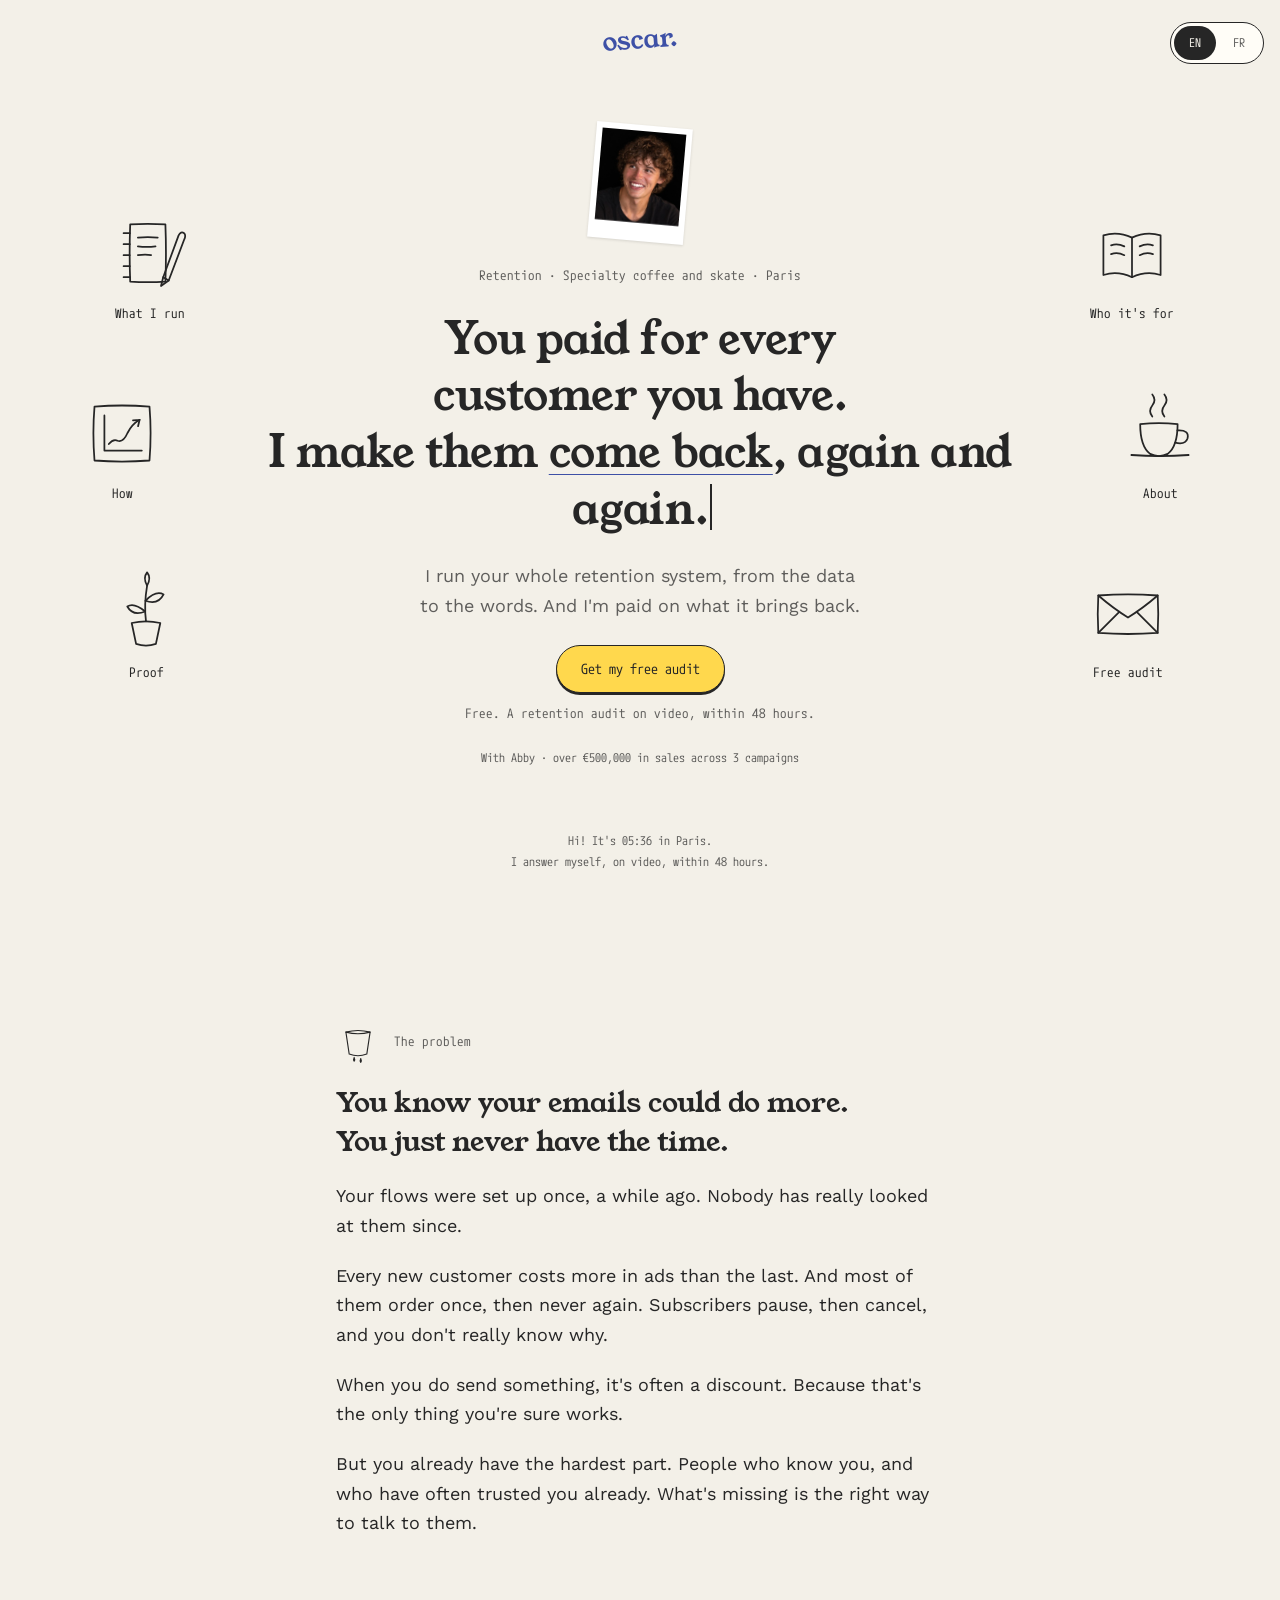
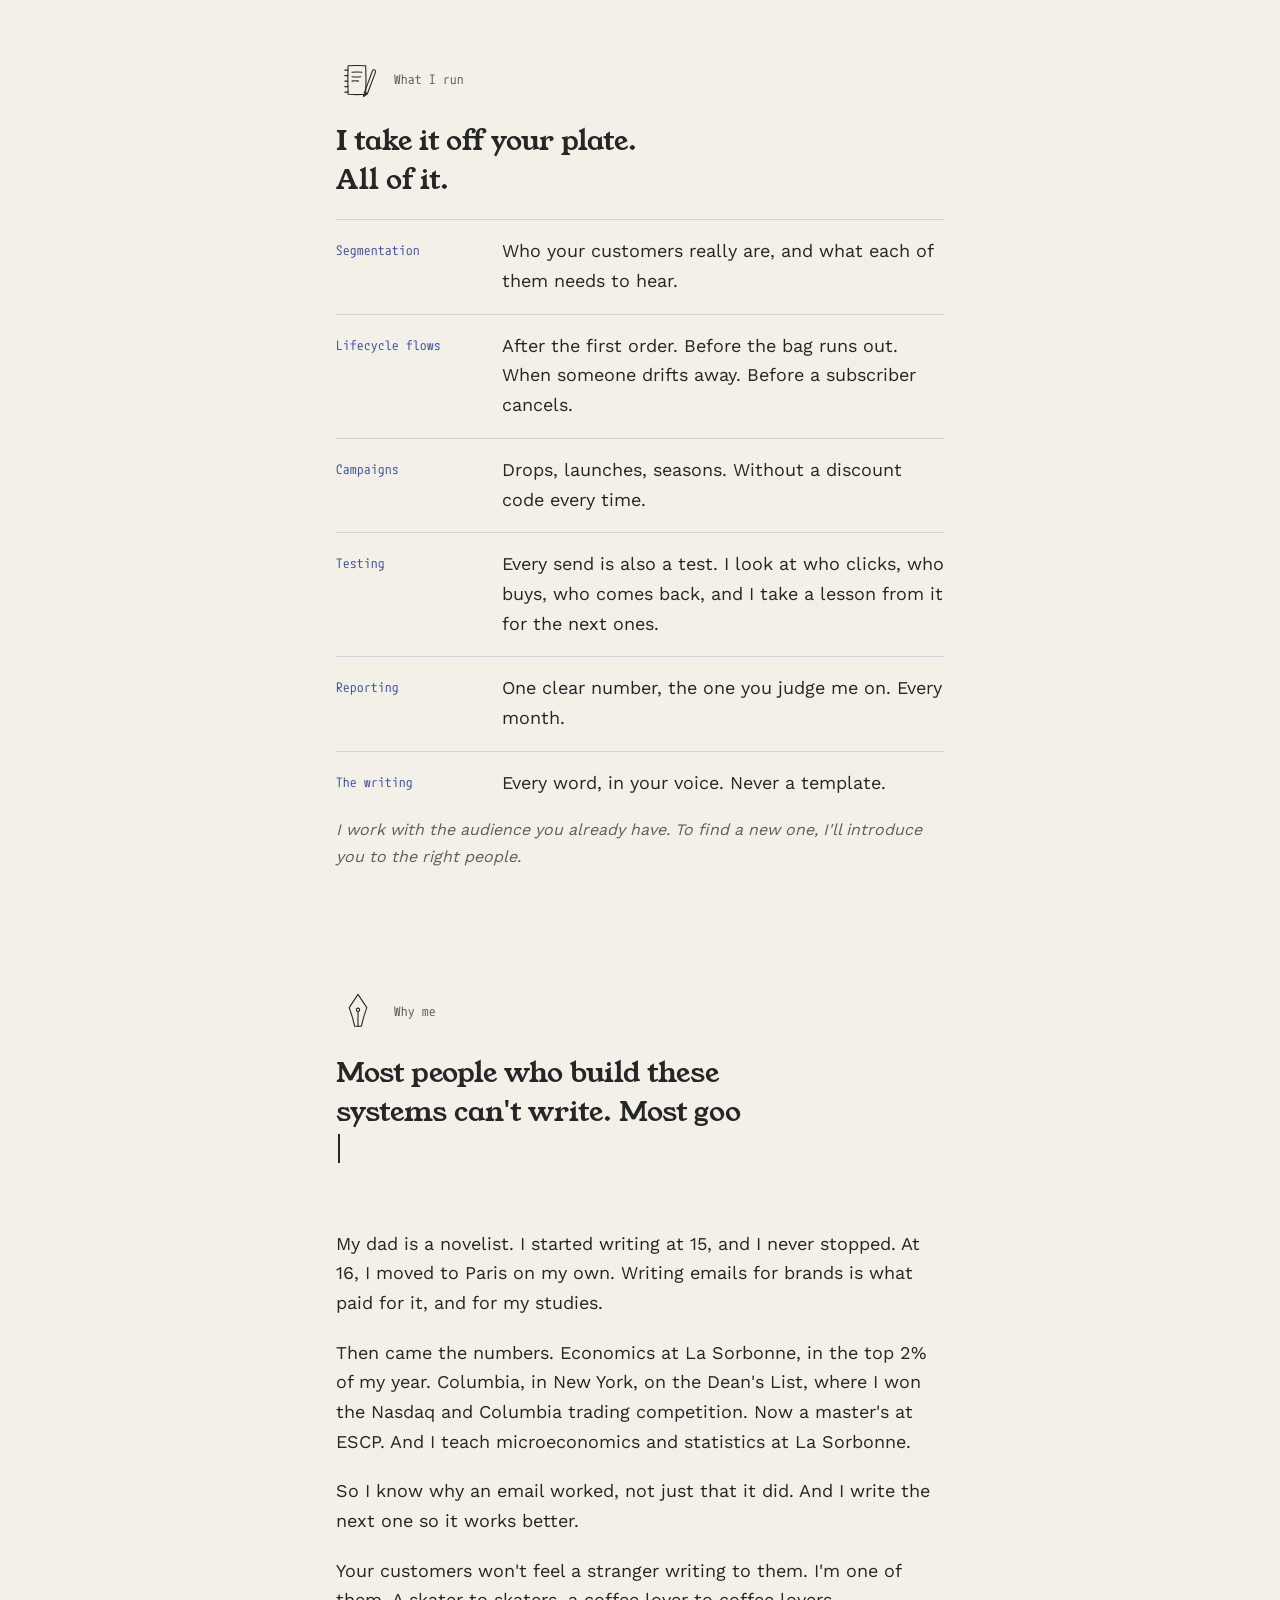
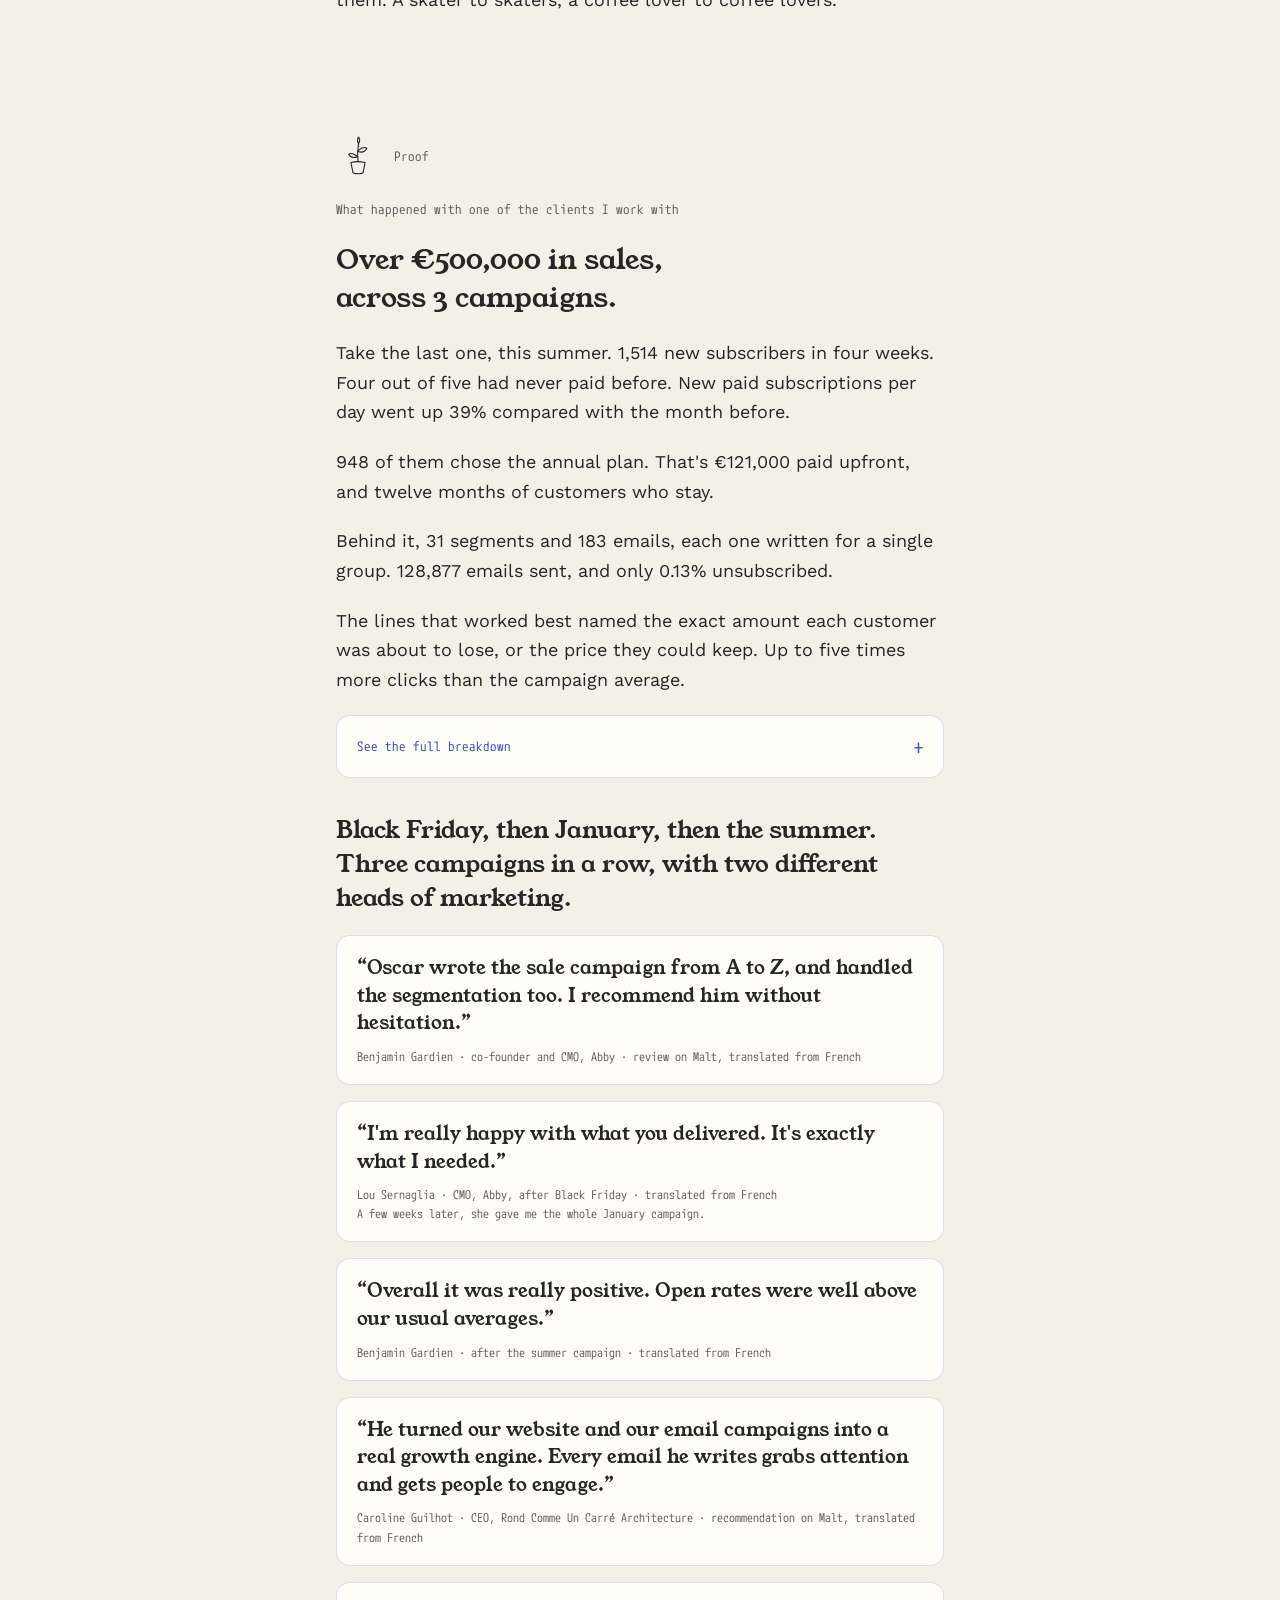
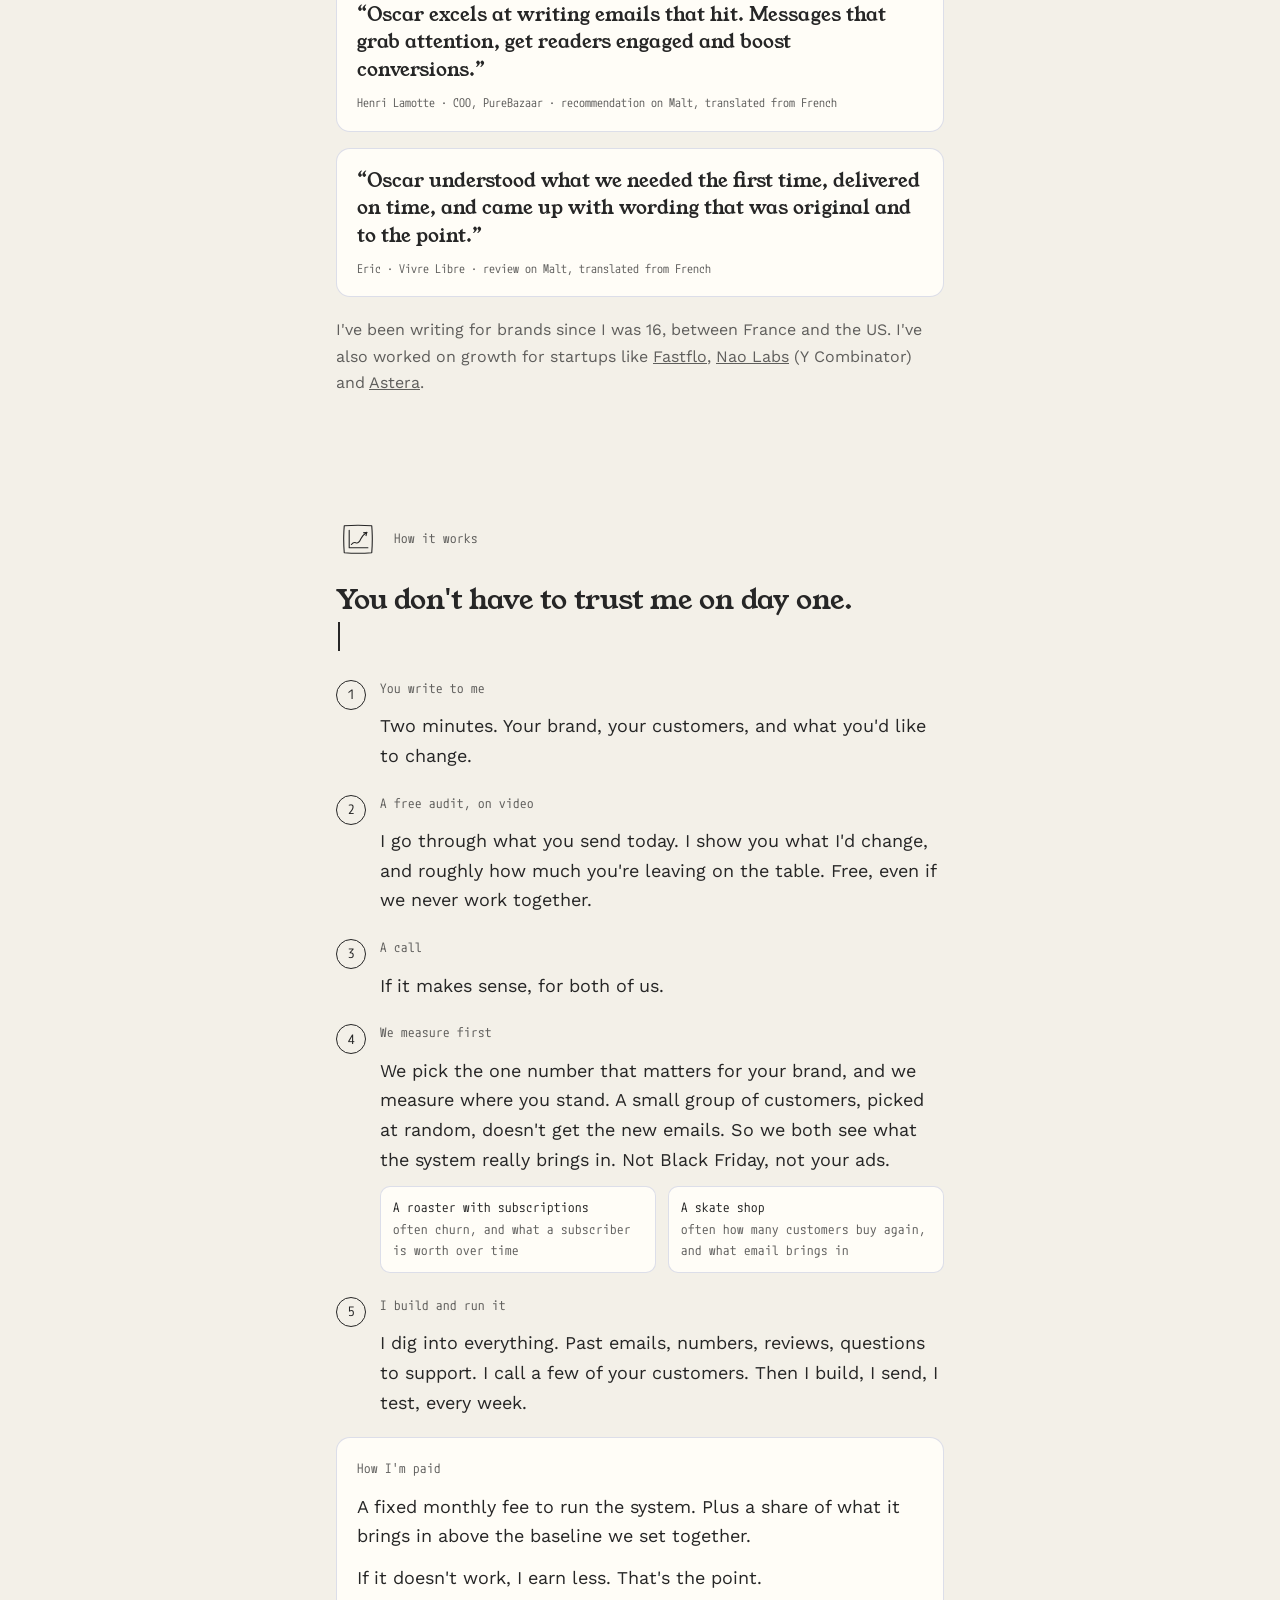
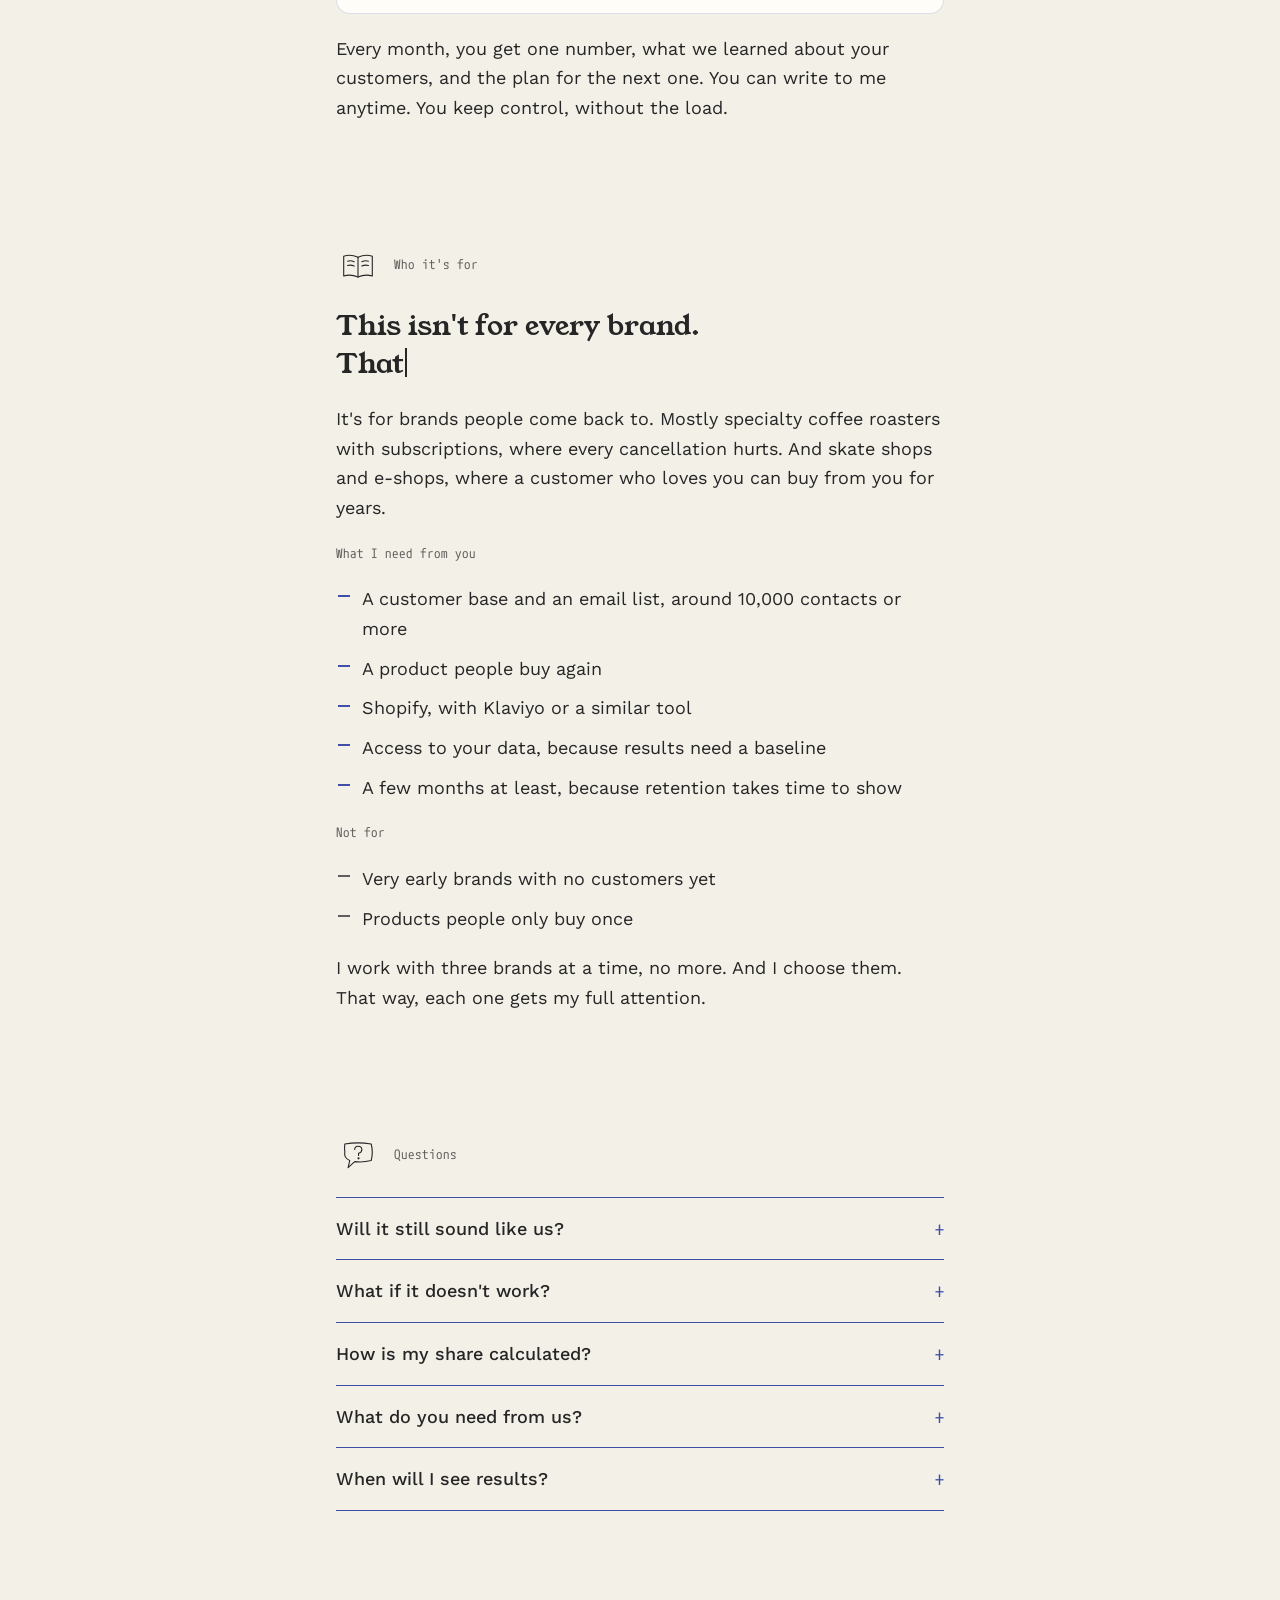
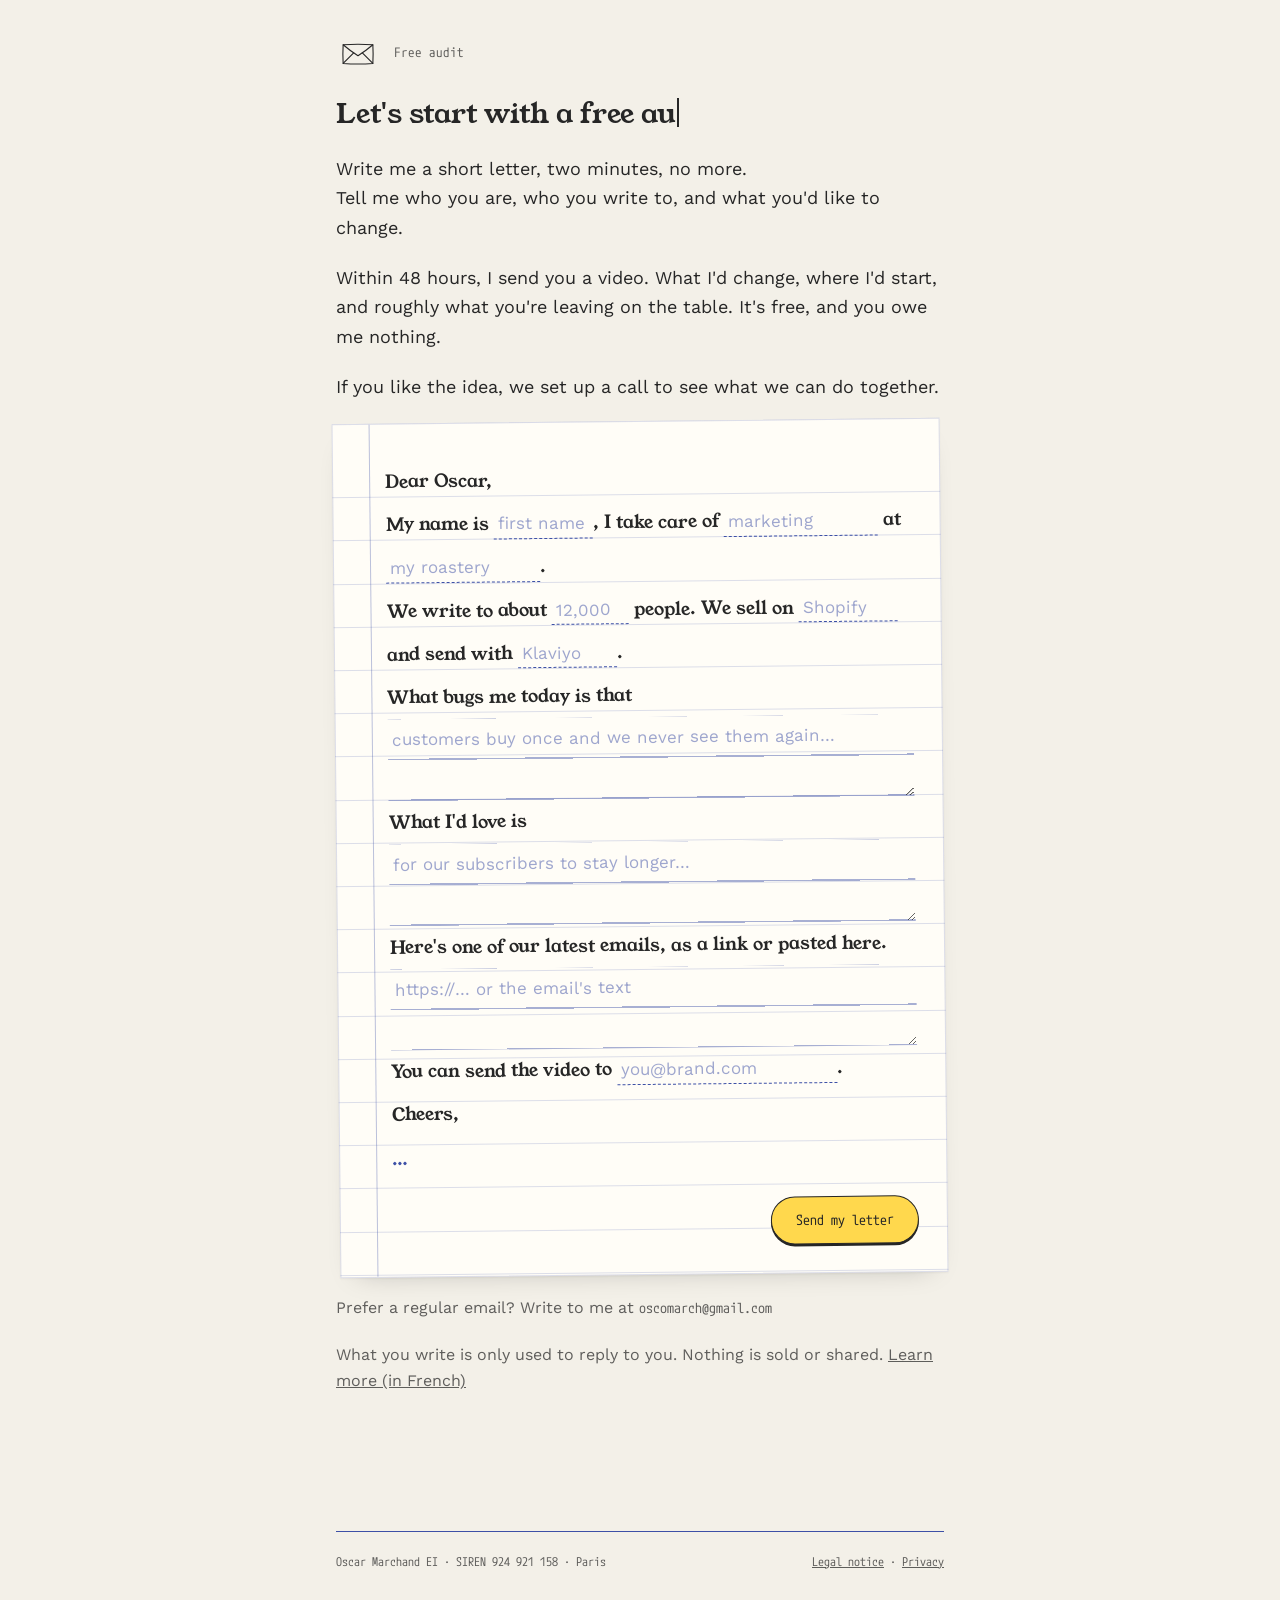
==== commit 2faec177: "Preuves : citation de Benjamin validée, « largement au-dessus » Co-Authored-By: Claude Opus 5.5 <nor" ====
--- a/index.html
+++ b/index.html
@@ -360,7 +360,7 @@
 <figcaption>Lou Sernaglia · CMO, Abby, after Black Friday · translated from French<br>A few weeks later, she gave me the whole January campaign.</figcaption>
 </figure>
 <figure class="citation">
-<blockquote>“Overall it was really positive. Open rates were above our usual averages.”</blockquote>
+<blockquote>“Overall it was really positive. Open rates were well above our usual averages.”</blockquote>
 <figcaption>Benjamin Gardien · after the summer campaign · translated from French</figcaption>
 </figure>
 <figure class="citation">
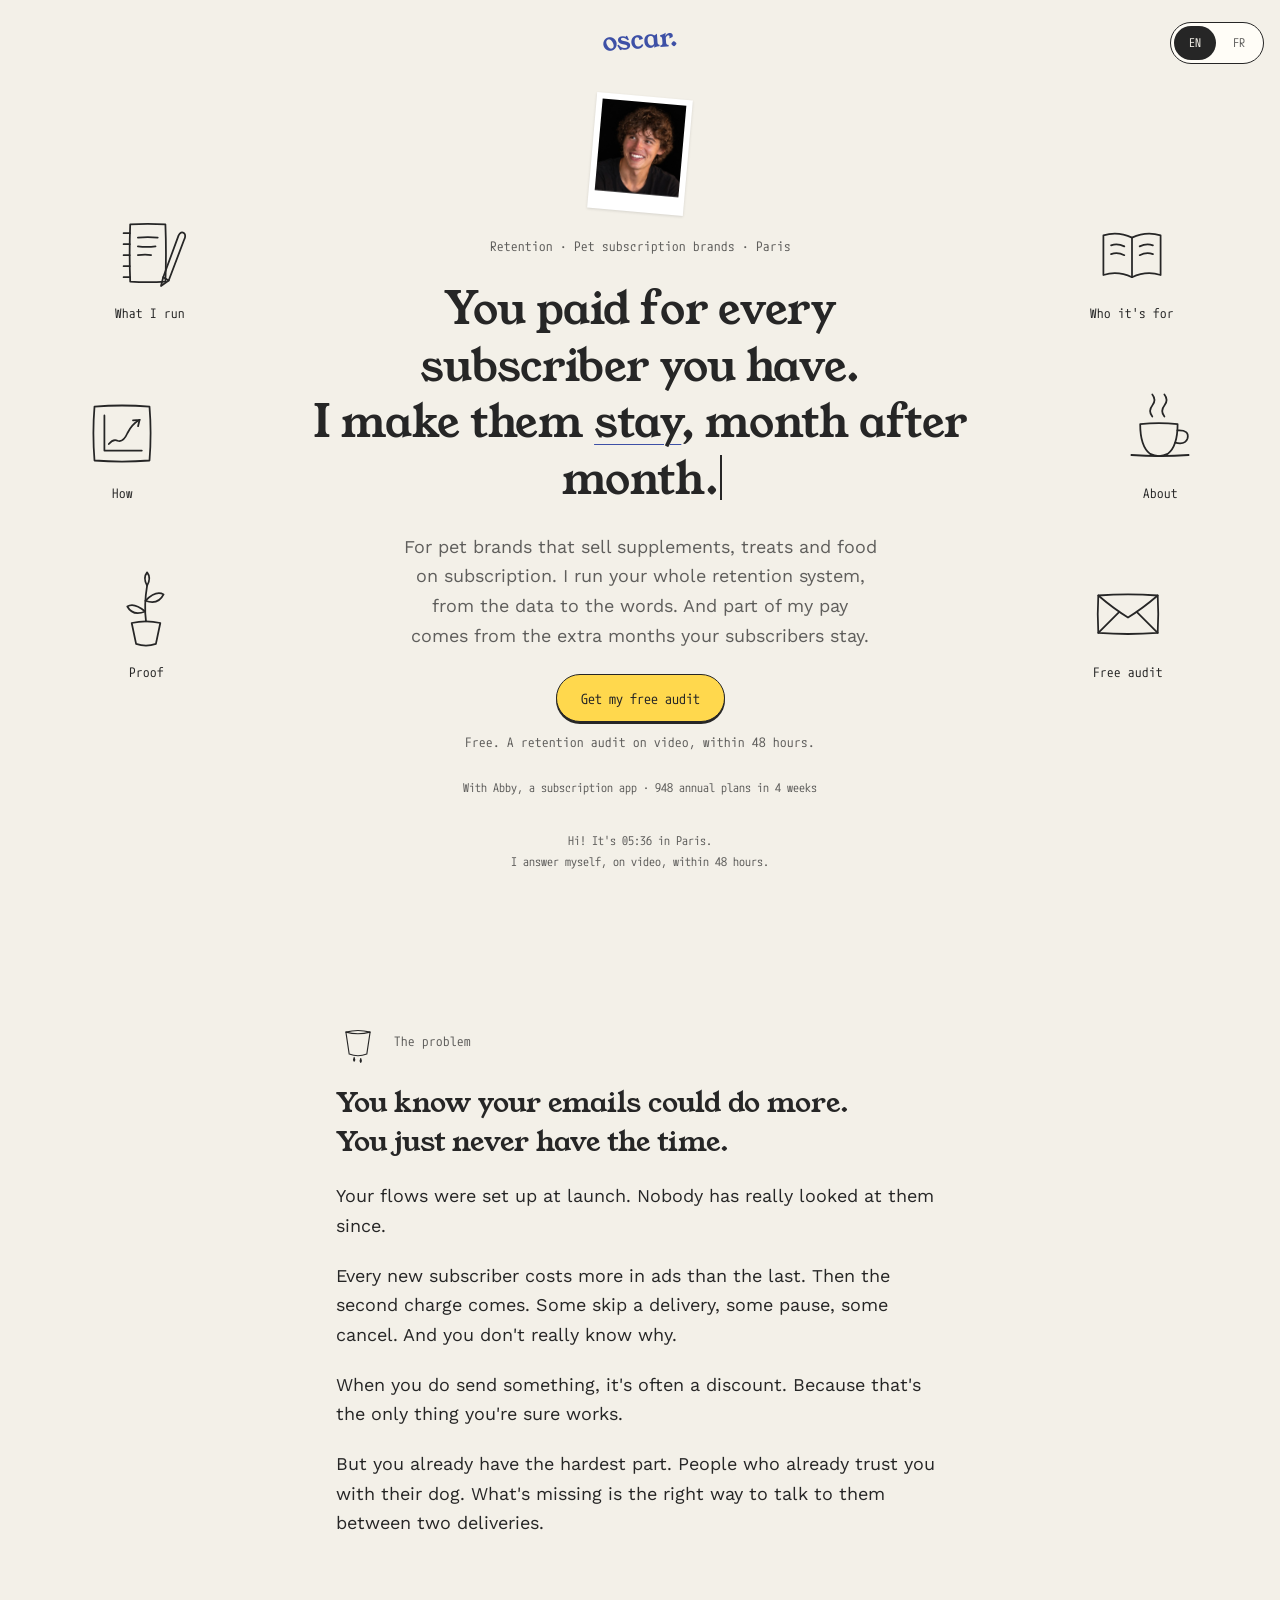
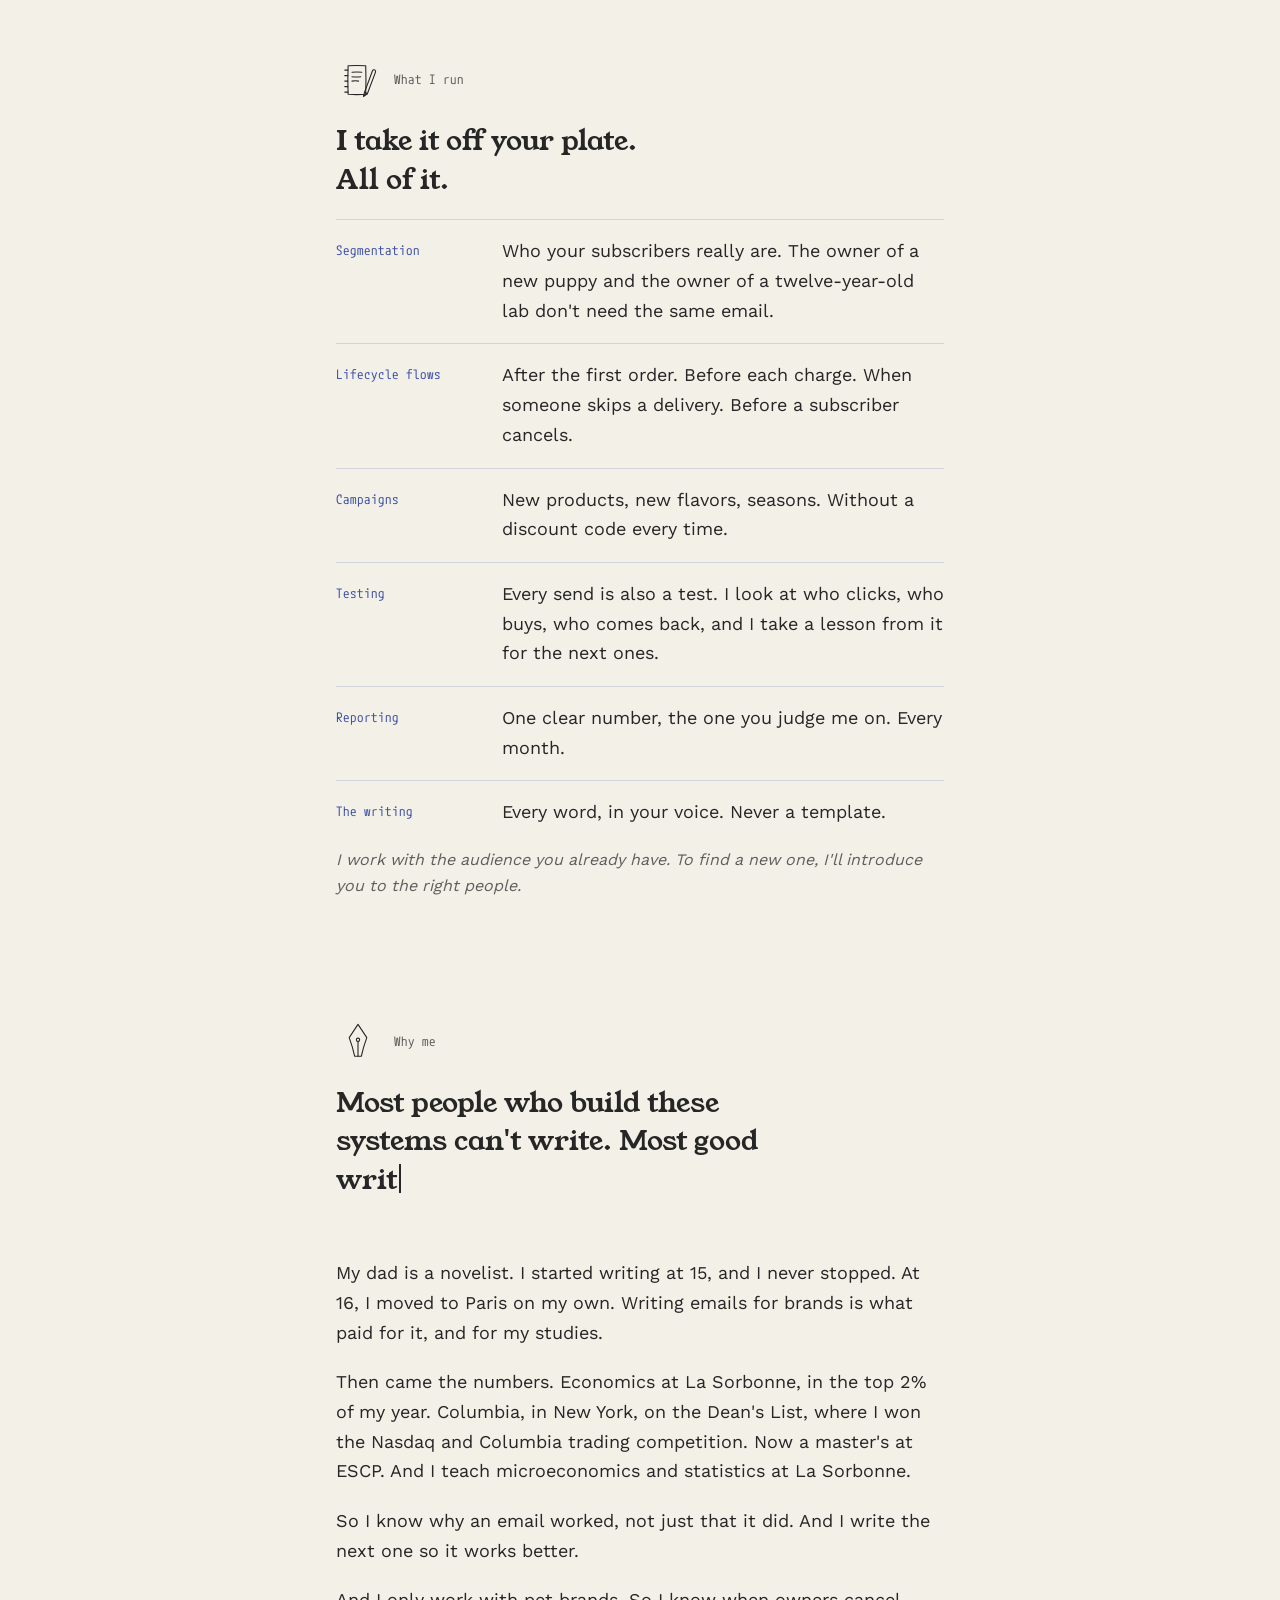
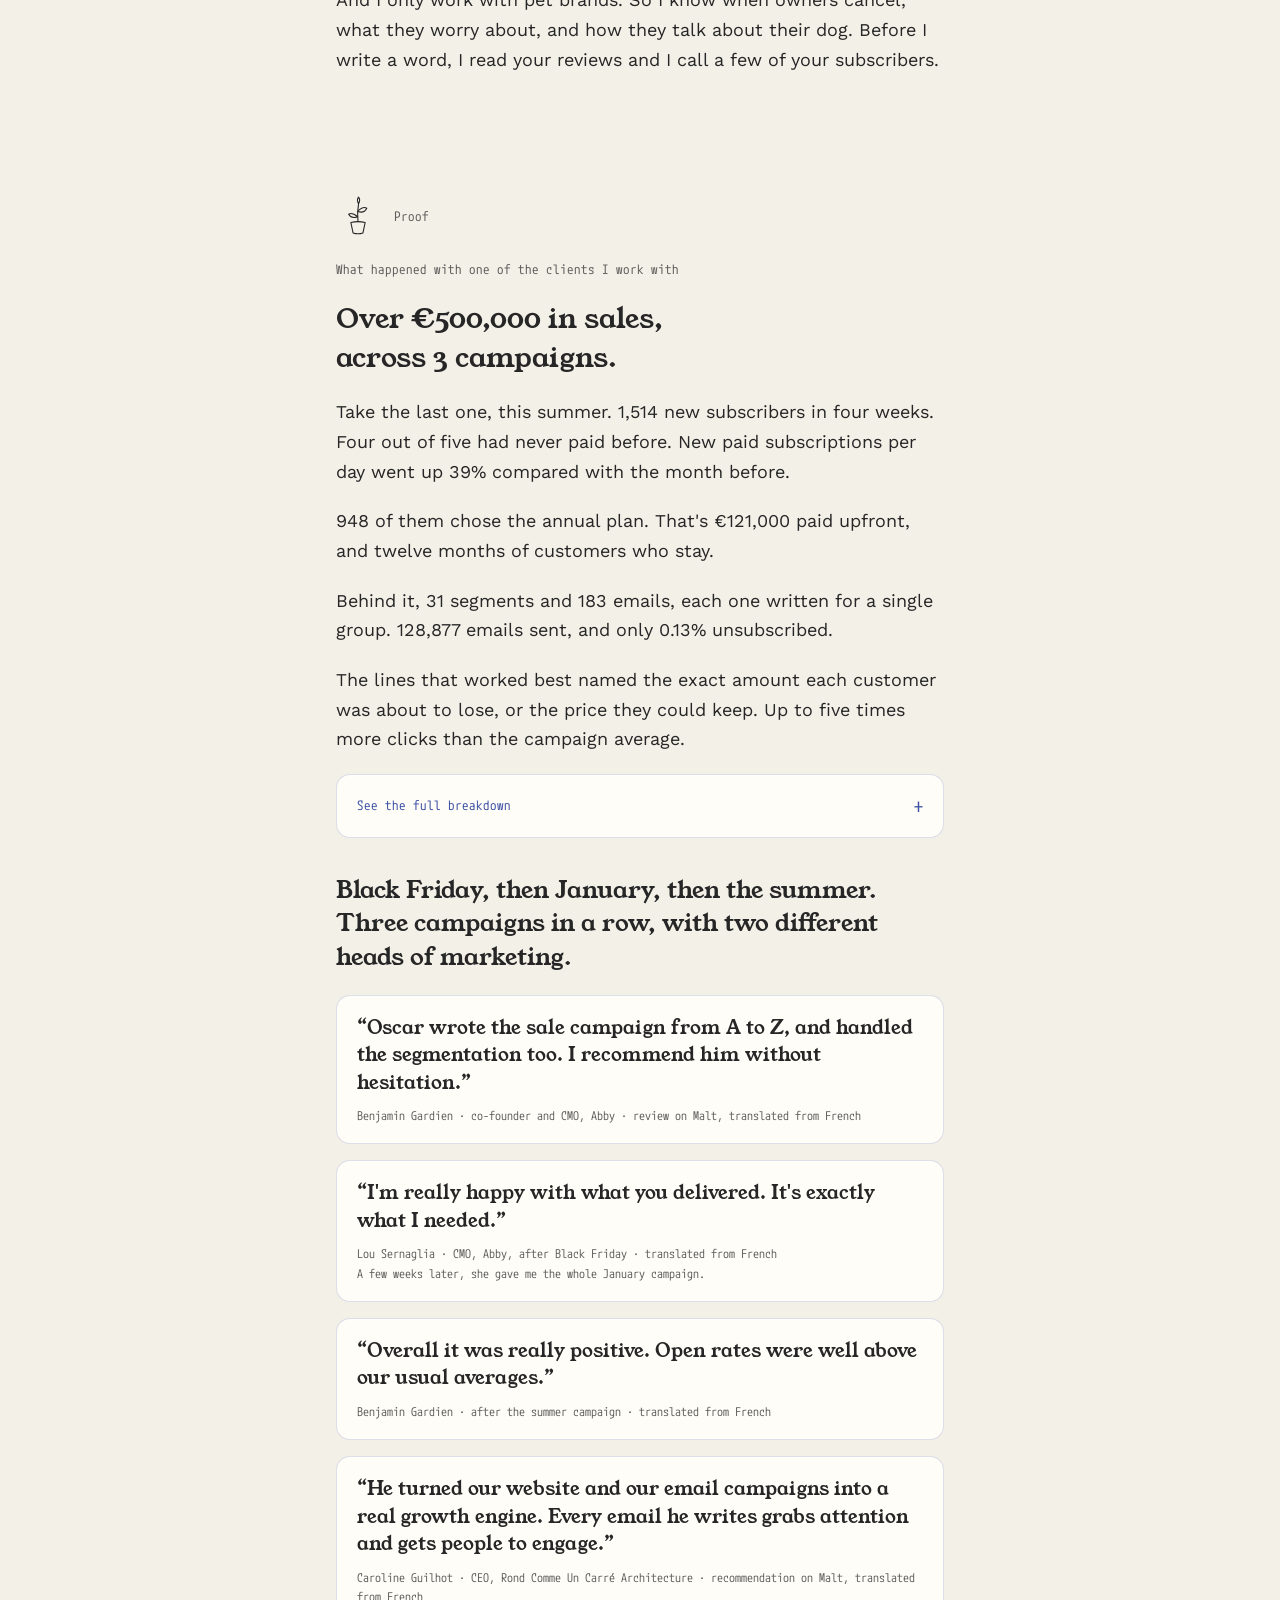
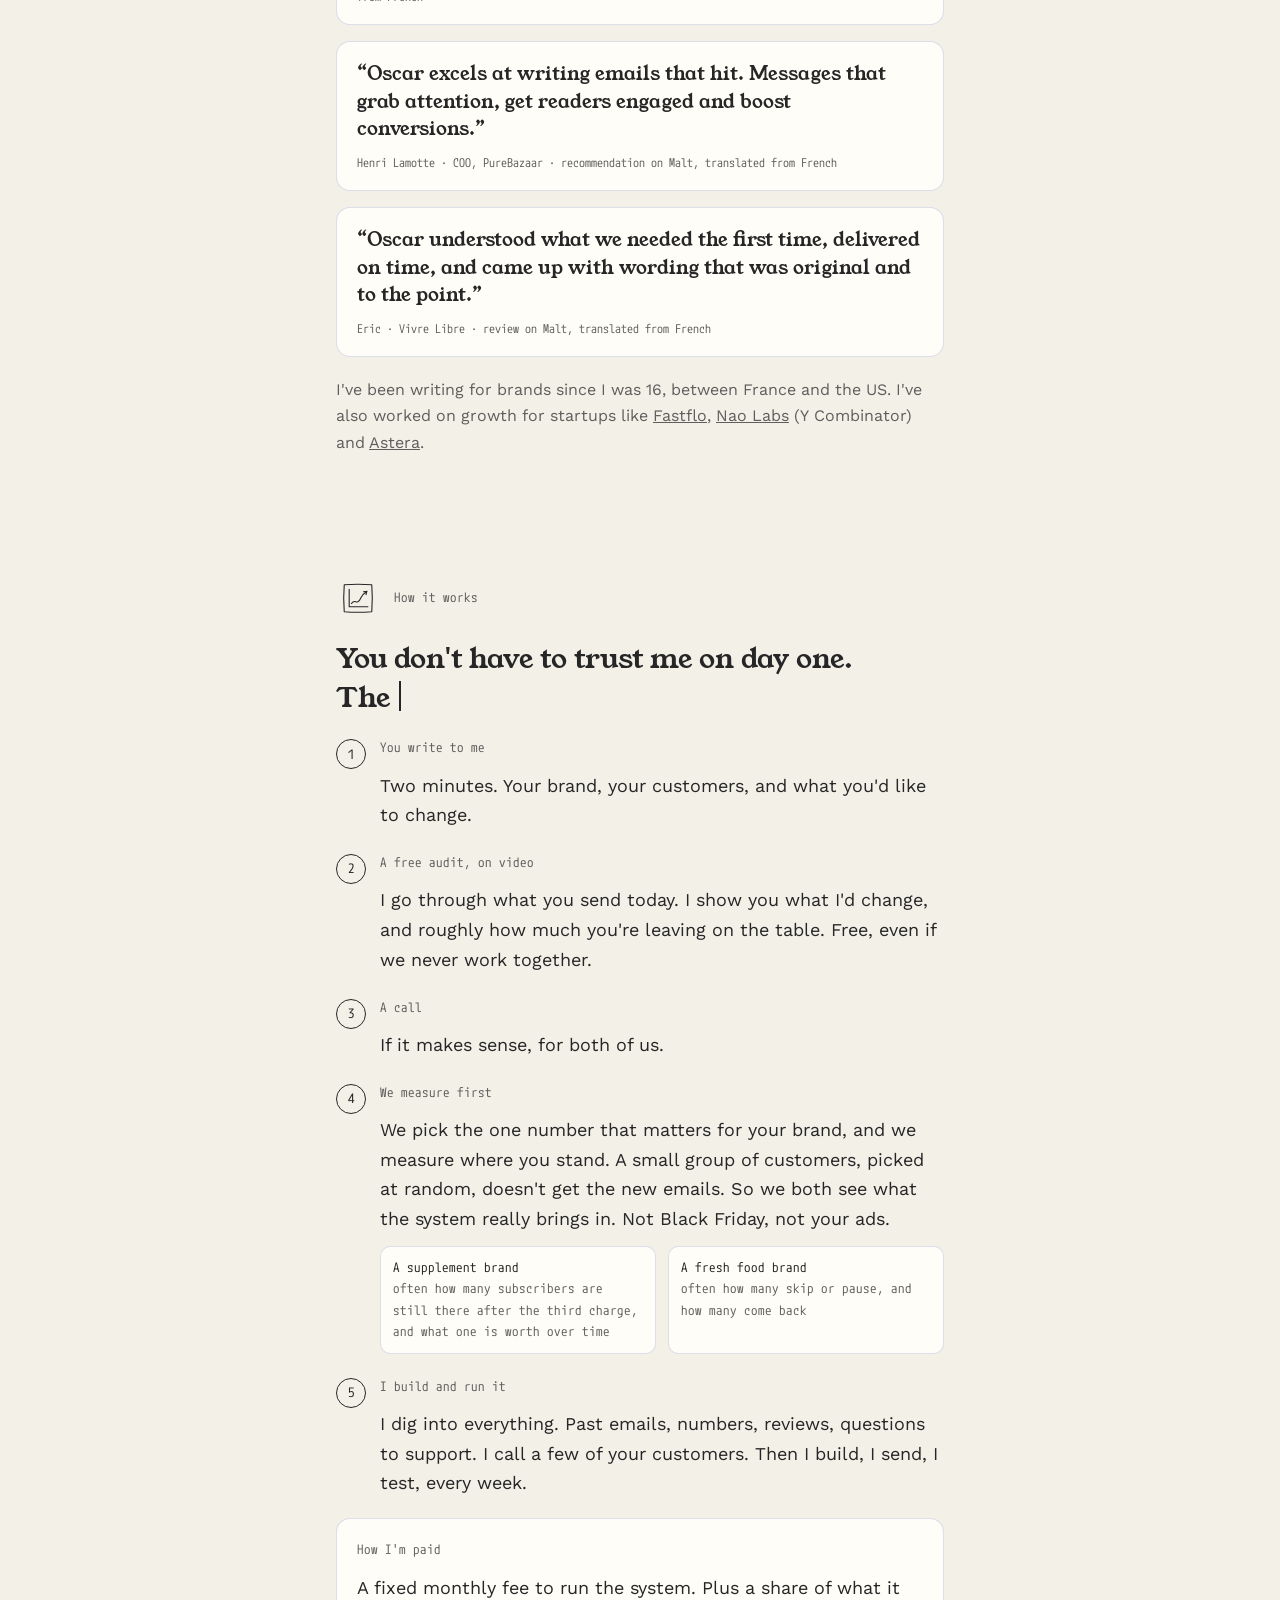
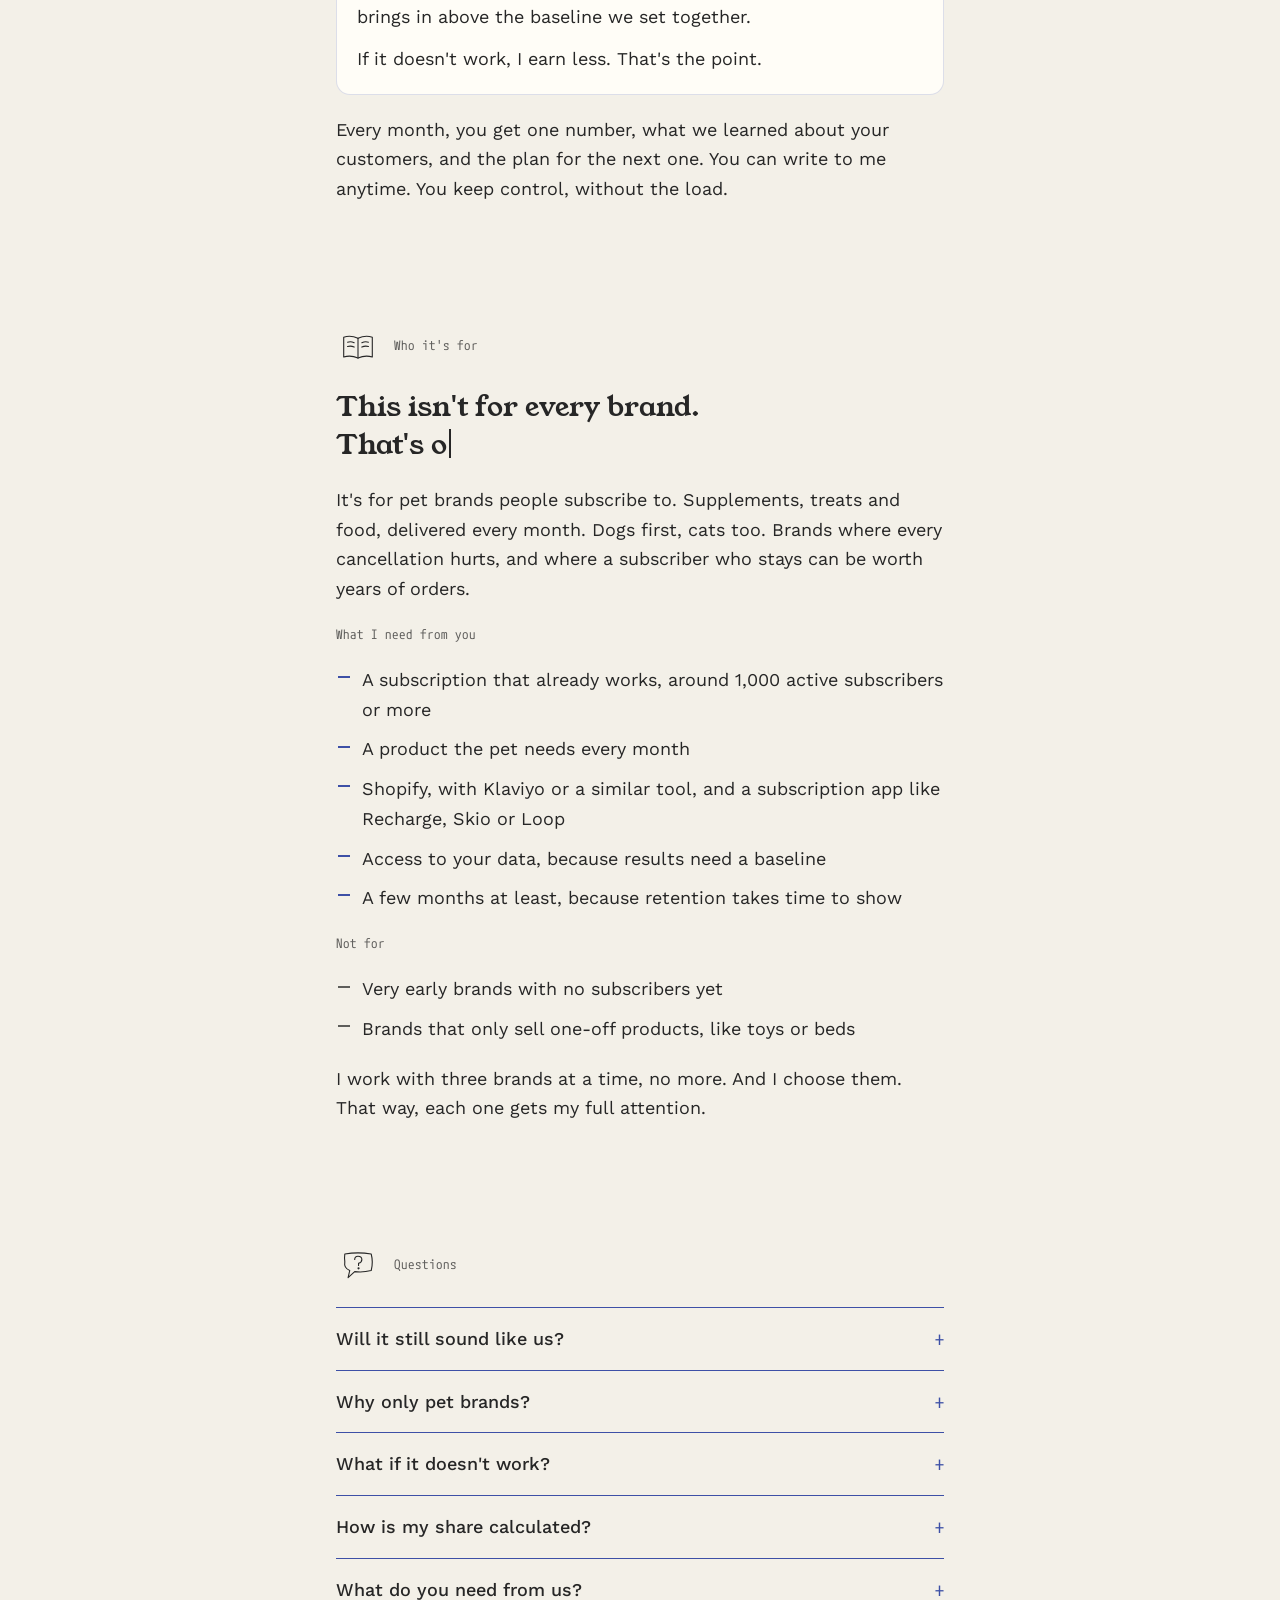
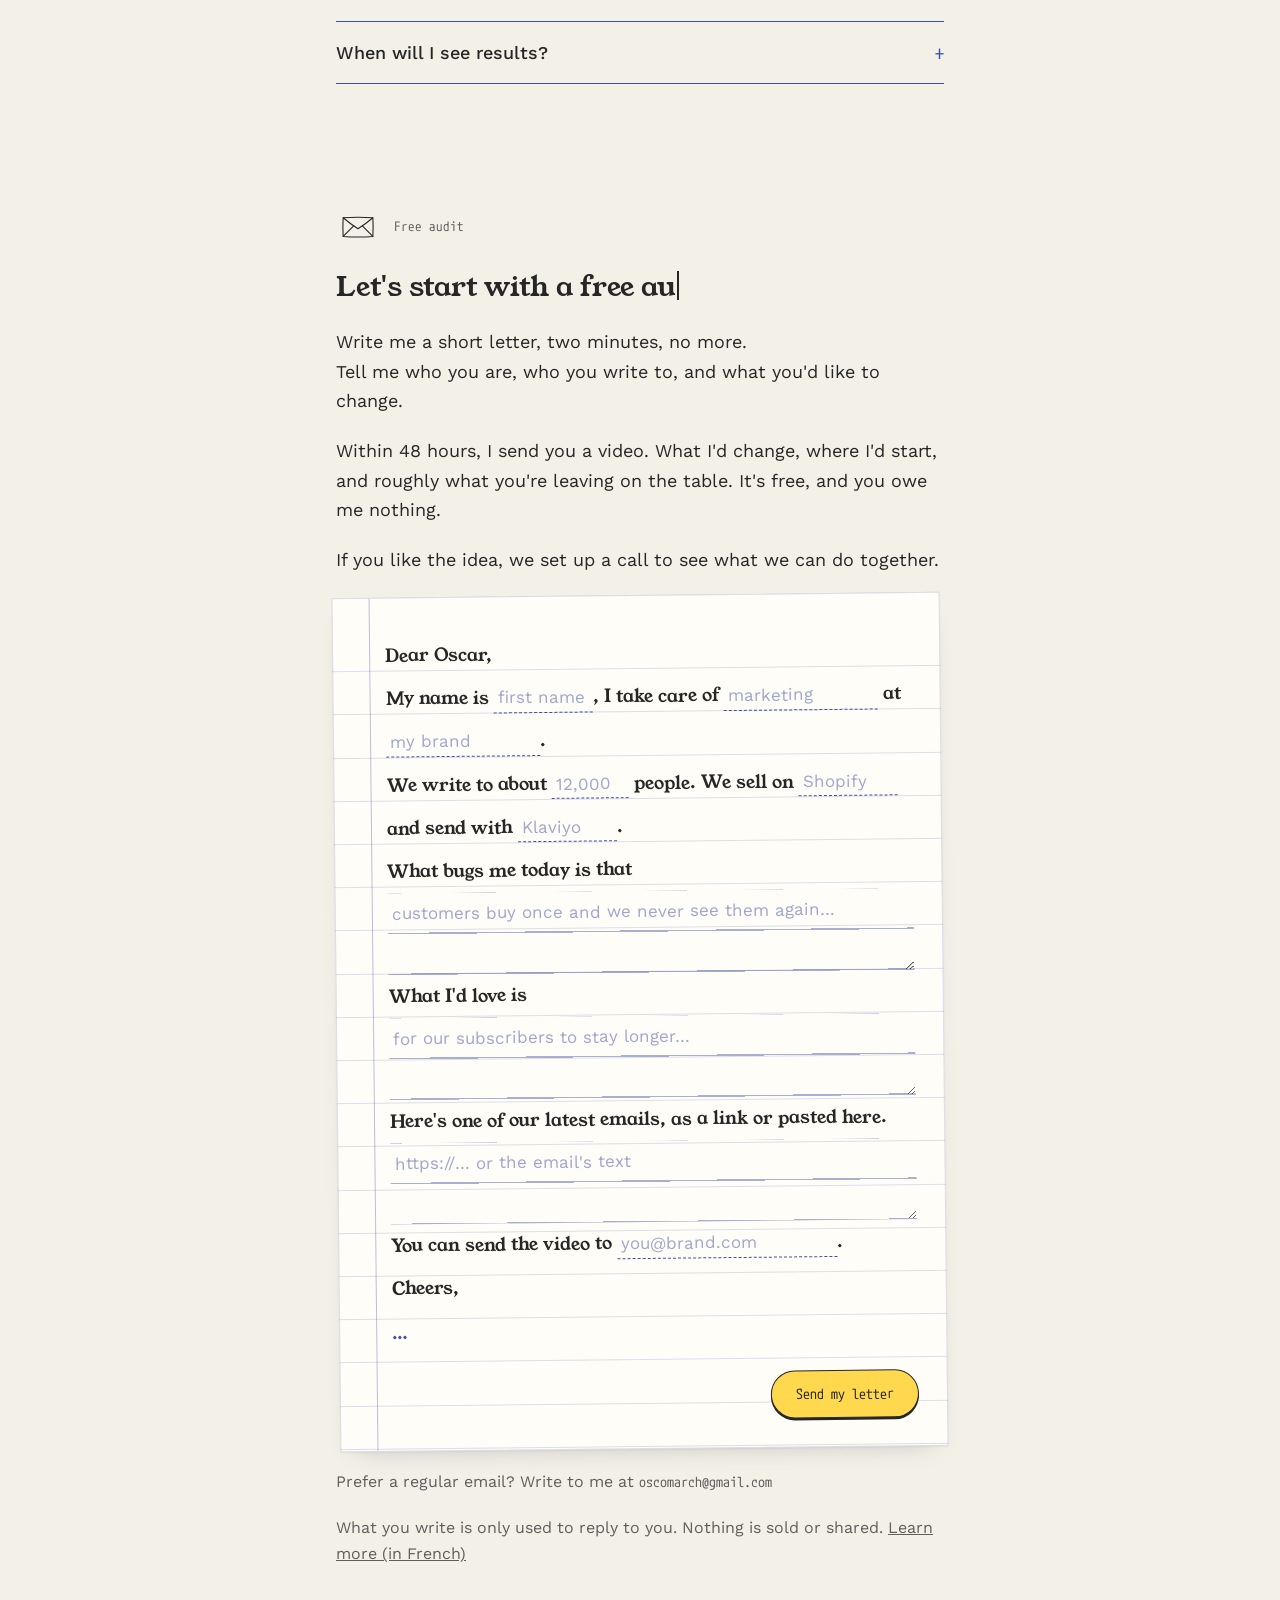
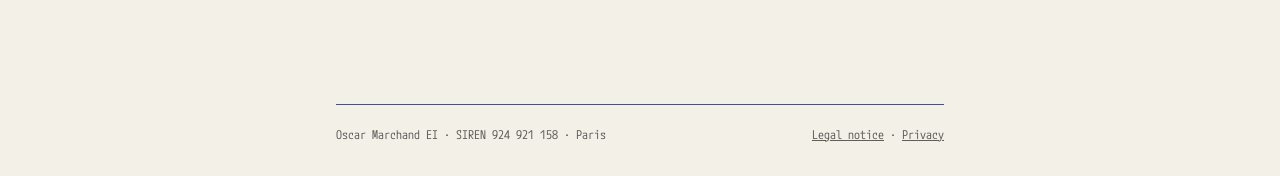
==== commit 0b90f8cf: "Positionnement : marques pour animaux à abonnement, Abby raconté comme un cas d'abonnement Co-Author" ====
--- a/index.html
+++ b/index.html
@@ -5,9 +5,9 @@
 <meta name="viewport" content="width=device-width, initial-scale=1, viewport-fit=cover">
 <title>Oscar Marchand</title>
 <meta name="claude:viewport-fit-sides" content="cover">
-<meta name="description" content="I run the whole retention system for specialty coffee roasters and skate shops, and I'm paid on results.">
+<meta name="description" content="I keep subscribers around longer for pet subscription brands. I run the whole retention system, and part of my pay comes from the extra months they stay.">
 <meta property="og:title" content="Oscar Marchand">
-<meta property="og:description" content="I run the whole retention system, and I'm paid on results.">
+<meta property="og:description" content="Retention for pet subscription brands. I make your subscribers stay longer.">
 <meta property="og:image" content="https://clients.oscomarch.com/oscar.jpg">
 <meta property="og:url" content="https://clients.oscomarch.com/">
 <link rel="alternate" hreflang="en" href="https://clients.oscomarch.com/">
@@ -238,14 +238,14 @@
 
 <div class="center">
 <div class="polaroid"><img src="oscar.jpg" alt="Portrait of Oscar Marchand" width="84" height="92"></div>
-<p class="mono doux">Retention · Specialty coffee and skate · Paris</p>
-<h1 class="type" data-garder="1">You paid for every customer you have.<br>I make them <a href="#systeme" class="lk"><span class="u">come back</span></a>, again and again.</h1>
-<p class="sous">I run your whole retention system, from the data to the words. And I'm paid on what it brings back.</p>
+<p class="mono doux">Retention · Pet subscription brands · Paris</p>
+<h1 class="type" data-garder="1">You paid for every subscriber you have.<br>I make them <a href="#systeme" class="lk"><span class="u">stay</span></a>, month after month.</h1>
+<p class="sous">For pet brands that sell supplements, treats and food on subscription. I run your whole retention system, from the data to the words. And part of my pay comes from the extra months your subscribers stay.</p>
 <div class="cta-ligne">
 <a href="#lettre" class="cta">Get my free audit</a>
 <span class="mono doux">Free. A retention audit on video, within 48&nbsp;hours.</span>
 </div>
-<p class="preuve">With Abby · over €500,000 in sales across 3 campaigns</p>
+<p class="preuve">With Abby, a subscription app · 948 annual plans in 4 weeks</p>
 </div>
 
 <nav class="side" aria-label="More sections">
@@ -275,10 +275,10 @@
 <h2>The problem</h2>
 </div>
 <p class="grand type">You know your emails could do more.<br>You just never have the time.</p>
-<p>Your flows were set up once, a while ago. Nobody has really looked at them since.</p>
-<p>Every new customer costs more in ads than the last. And most of them order once, then never again. Subscribers pause, then cancel, and you don't really know why.</p>
+<p>Your flows were set up at launch. Nobody has really looked at them since.</p>
+<p>Every new subscriber costs more in ads than the last. Then the second charge comes. Some skip a delivery, some pause, some cancel. And you don't really know why.</p>
 <p>When you do send something, it's often a discount. Because that's the only thing you're sure works.</p>
-<p>But you already have the hardest part. People who know you, and who have often trusted you already. What's missing is the right way to talk to them.</p>
+<p>But you already have the hardest part. People who already trust you with their dog. What's missing is the right way to talk to them between two deliveries.</p>
 </section>
 
 <section id="systeme">
@@ -288,9 +288,9 @@
 </div>
 <p class="grand type">I take it off your plate.<br>All of it.</p>
 <ul class="blocs">
-<li><span class="lab">Segmentation</span><p>Who your customers really are, and what each of them needs to hear.</p></li>
-<li><span class="lab">Lifecycle flows</span><p>After the first order. Before the bag runs out. When someone drifts away. Before a subscriber cancels.</p></li>
-<li><span class="lab">Campaigns</span><p>Drops, launches, seasons. Without a discount code every time.</p></li>
+<li><span class="lab">Segmentation</span><p>Who your subscribers really are. The owner of a new puppy and the owner of a twelve-year-old lab don't need the same email.</p></li>
+<li><span class="lab">Lifecycle flows</span><p>After the first order. Before each charge. When someone skips a delivery. Before a subscriber cancels.</p></li>
+<li><span class="lab">Campaigns</span><p>New products, new flavors, seasons. Without a discount code every time.</p></li>
 <li><span class="lab">Testing</span><p>Every send is also a test. I look at who clicks, who buys, who comes back, and I take a lesson from it for the next ones.</p></li>
 <li><span class="lab">Reporting</span><p>One clear number, the one you judge me on. Every month.</p></li>
 <li><span class="lab">The writing</span><p>Every word, in your voice. Never a template.</p></li>
@@ -307,7 +307,7 @@
 <p>My dad is a novelist. I started writing at 15, and I never stopped. At 16, I moved to Paris on my own. Writing emails for brands is what paid for it, and for my studies.</p>
 <p>Then came the numbers. Economics at La Sorbonne, in the top 2% of my year. Columbia, in New York, on the Dean's List, where I won the Nasdaq and Columbia trading competition. Now a master's at ESCP. And I teach microeconomics and statistics at La Sorbonne.</p>
 <p>So I know why an email worked, not just that it did. And I write the next one so it works better.</p>
-<p>Your customers won't feel a stranger writing to them. I'm one of them. A skater to skaters, a coffee lover to coffee lovers.</p>
+<p>And I only work with pet brands. So I know when owners cancel, what they worry about, and how they talk about their dog. Before I write a word, I read your reviews and I call a few of your subscribers.</p>
 </section>
 
 <section id="resultats">
@@ -391,8 +391,8 @@
 <li><span class="nom">A call</span><p>If it makes sense, for both of us.</p></li>
 <li><span class="nom">We measure first</span><p>We pick the one number that matters for your brand, and we measure where you stand. A small group of customers, picked at random, doesn't get the new emails. So we both see what the system really brings in. Not Black Friday, not your ads.</p>
 <div class="exemples" aria-label="Examples of the number, set per brand">
-<div><b>A roaster with subscriptions</b>often churn, and what a subscriber is worth over time</div>
-<div><b>A skate shop</b>often how many customers buy again, and what email brings in</div>
+<div><b>A supplement brand</b>often how many subscribers are still there after the third charge, and what one is worth over time</div>
+<div><b>A fresh food brand</b>often how many skip or pause, and how many come back</div>
 </div>
 </li>
 <li><span class="nom">I build and run it</span><p>I dig into everything. Past emails, numbers, reviews, questions to support. I call a few of your customers. Then I build, I send, I test, every week.</p></li>
@@ -412,19 +412,19 @@
 <h2>Who it's for</h2>
 </div>
 <p class="grand type">This isn't for every brand.<br>That's on purpose.</p>
-<p>It's for brands people come back to. Mostly specialty coffee roasters with subscriptions, where every cancellation hurts. And skate shops and e-shops, where a customer who loves you can buy from you for years.</p>
+<p>It's for pet brands people subscribe to. Supplements, treats and food, delivered every month. Dogs first, cats too. Brands where every cancellation hurts, and where a subscriber who stays can be worth years of orders.</p>
 <p class="mono doux">What I need from you</p>
 <ul class="conditions">
-<li>A customer base and an email list, around 10,000 contacts or more</li>
-<li>A product people buy again</li>
-<li>Shopify, with Klaviyo or a similar tool</li>
+<li>A subscription that already works, around 1,000 active subscribers or more</li>
+<li>A product the pet needs every month</li>
+<li>Shopify, with Klaviyo or a similar tool, and a subscription app like Recharge, Skio or Loop</li>
 <li>Access to your data, because results need a baseline</li>
 <li>A few months at least, because retention takes time to show</li>
 </ul>
 <p class="mono doux">Not for</p>
 <ul class="conditions pas-pour">
-<li>Very early brands with no customers yet</li>
-<li>Products people only buy once</li>
+<li>Very early brands with no subscribers yet</li>
+<li>Brands that only sell one-off products, like toys or beds</li>
 </ul>
 <p>I work with three brands at a time, no more. And I choose them. That way, each one gets my full attention.</p>
 </section>
@@ -438,6 +438,10 @@
 <details>
 <summary>Will it still sound like us?</summary>
 <p>Yes. I read everything you've written before, and I talk to your customers. If it doesn't sound like you, it doesn't go out.</p>
+</details>
+<details>
+<summary>Why only pet brands?</summary>
+<p>Because I'd rather know one world well. The questions owners ask, the moments they cancel, the way they talk about their dog. Each brand I work with makes me better for the next one.</p>
 </details>
 <details>
 <summary>What if it doesn't work?</summary>
@@ -469,7 +473,7 @@
 <p>If you like the idea, we set up a call to see what we can do together.</p>
 <form id="form-lettre" class="feuille" novalidate>
 <p>Dear Oscar,</p>
-<p>My name is <label class="pot" for="f-prenom">First name</label><input id="f-prenom" name="prenom" class="w-court" placeholder="first name" autocomplete="given-name" required>, I take care of <label class="pot" for="f-role">Role</label><input id="f-role" name="role" class="w-moyen" placeholder="marketing" autocomplete="organization-title"> at <label class="pot" for="f-marque">Brand</label><input id="f-marque" name="marque" class="w-moyen" placeholder="my roastery" autocomplete="organization" required>.</p>
+<p>My name is <label class="pot" for="f-prenom">First name</label><input id="f-prenom" name="prenom" class="w-court" placeholder="first name" autocomplete="given-name" required>, I take care of <label class="pot" for="f-role">Role</label><input id="f-role" name="role" class="w-moyen" placeholder="marketing" autocomplete="organization-title"> at <label class="pot" for="f-marque">Brand</label><input id="f-marque" name="marque" class="w-moyen" placeholder="my brand" autocomplete="organization" required>.</p>
 <p>We write to about <label class="pot" for="f-audience">Audience size</label><input id="f-audience" name="audience" class="w-chiffre" placeholder="12,000" inputmode="numeric"> people. We sell on <label class="pot" for="f-boutique">Store platform</label><input id="f-boutique" name="boutique" class="w-court" placeholder="Shopify"> and send with <label class="pot" for="f-outil">Email tool</label><input id="f-outil" name="outil" class="w-court" placeholder="Klaviyo">.</p>
 <p><label for="f-frustration">What bugs me today is that</label></p>
 <textarea id="f-frustration" name="frustration" rows="2" placeholder="customers buy once and we never see them again…"></textarea>
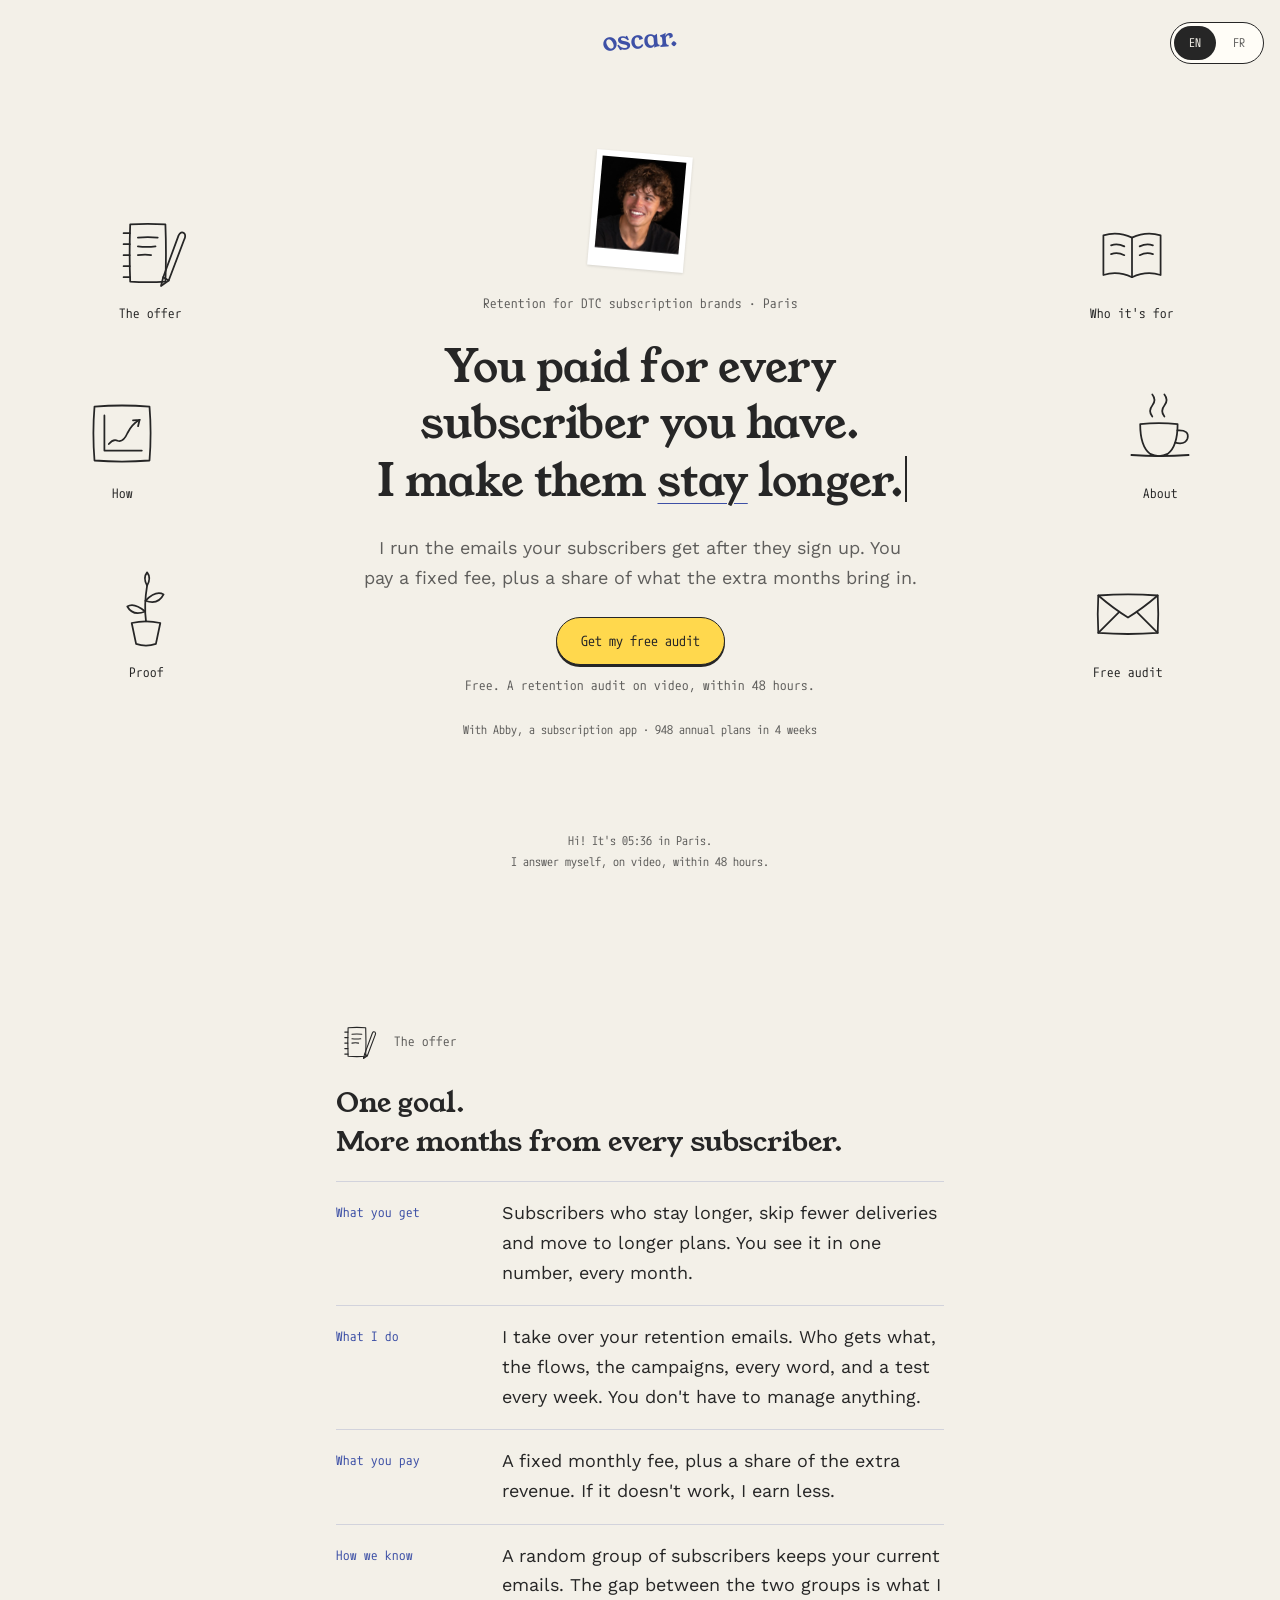
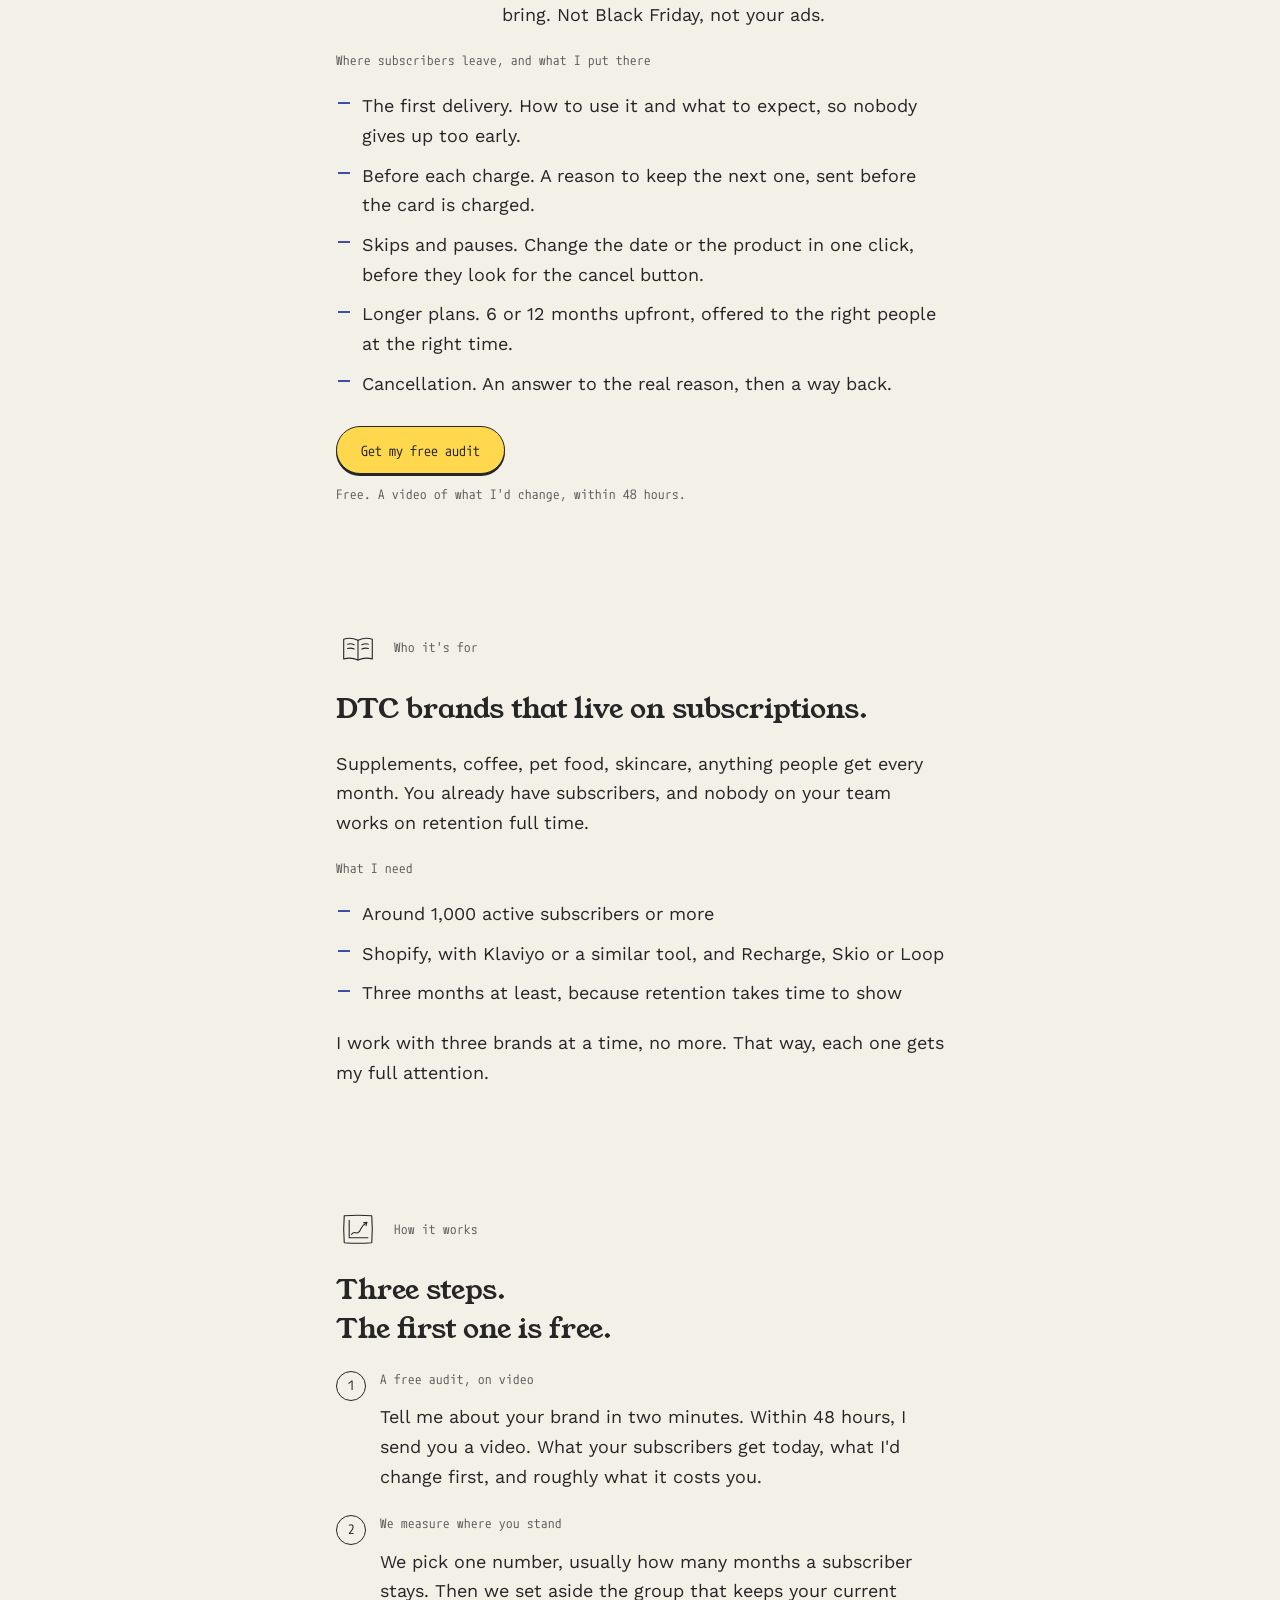
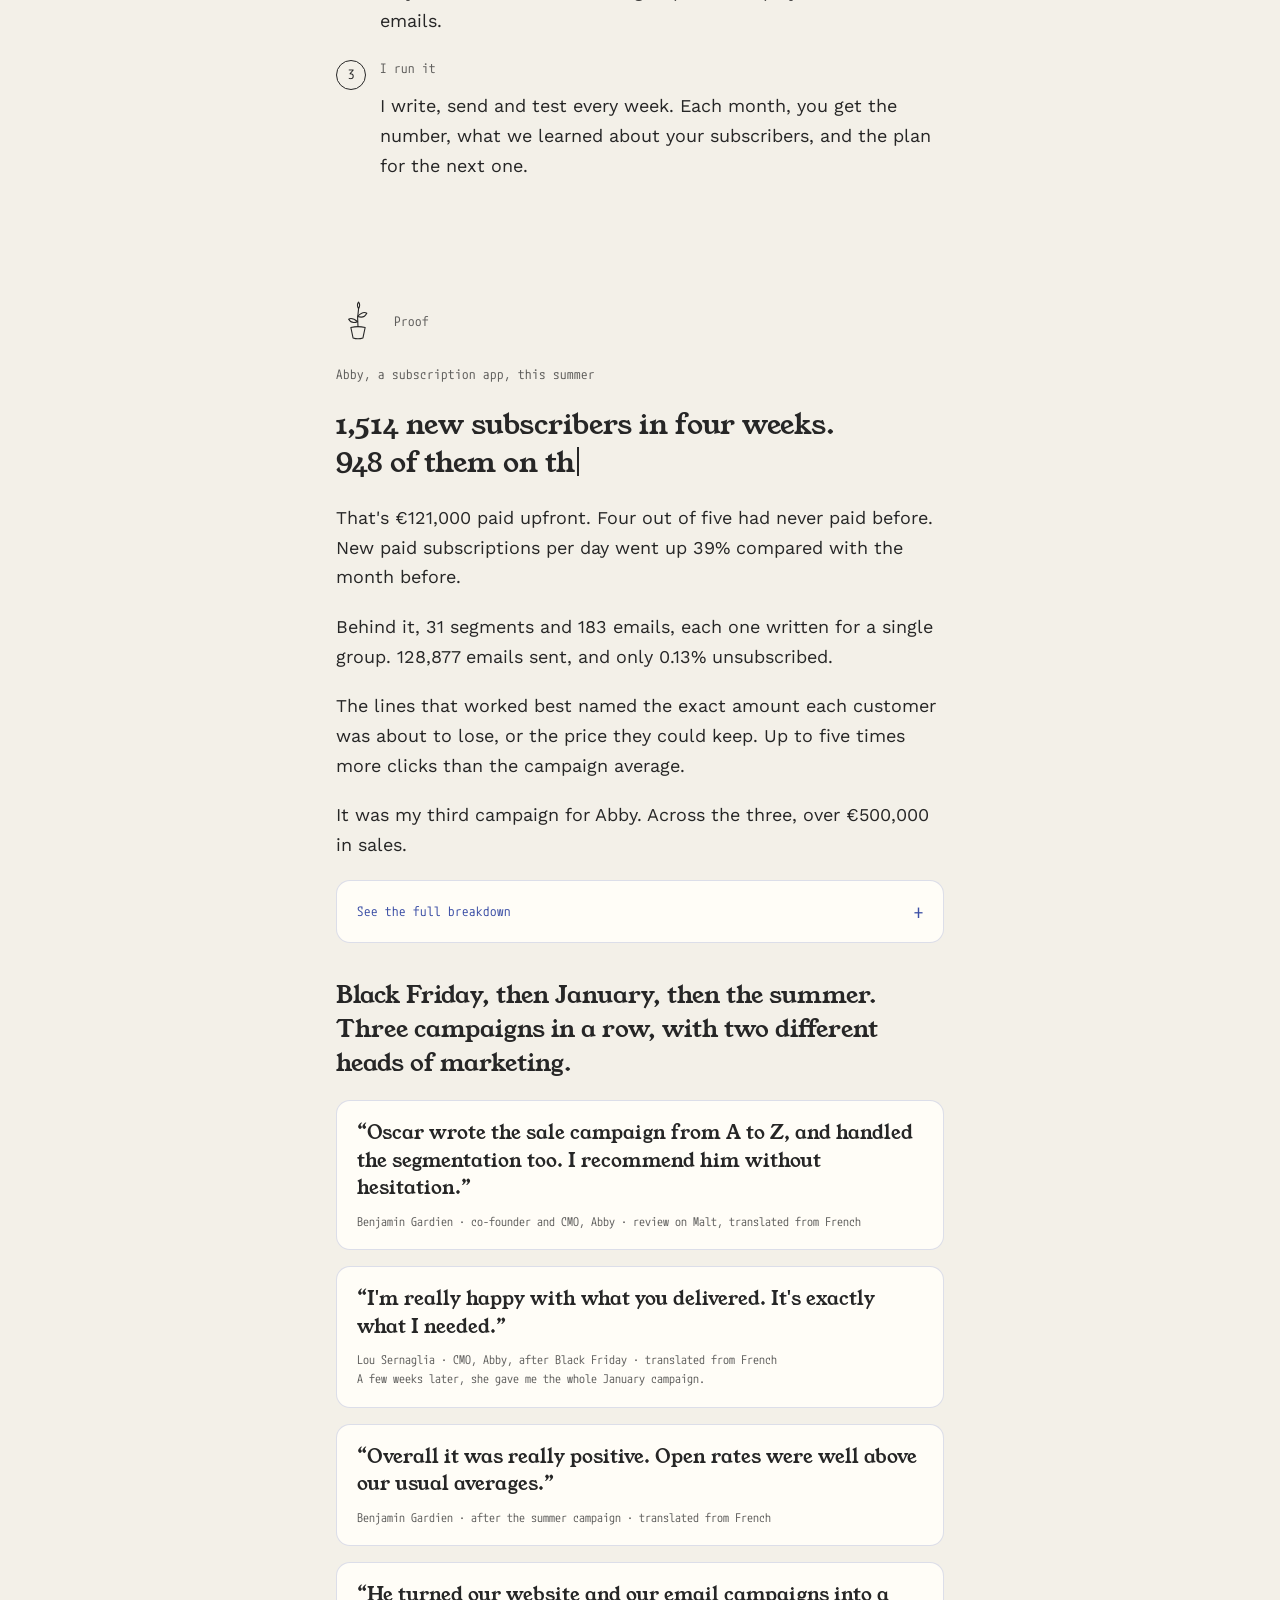
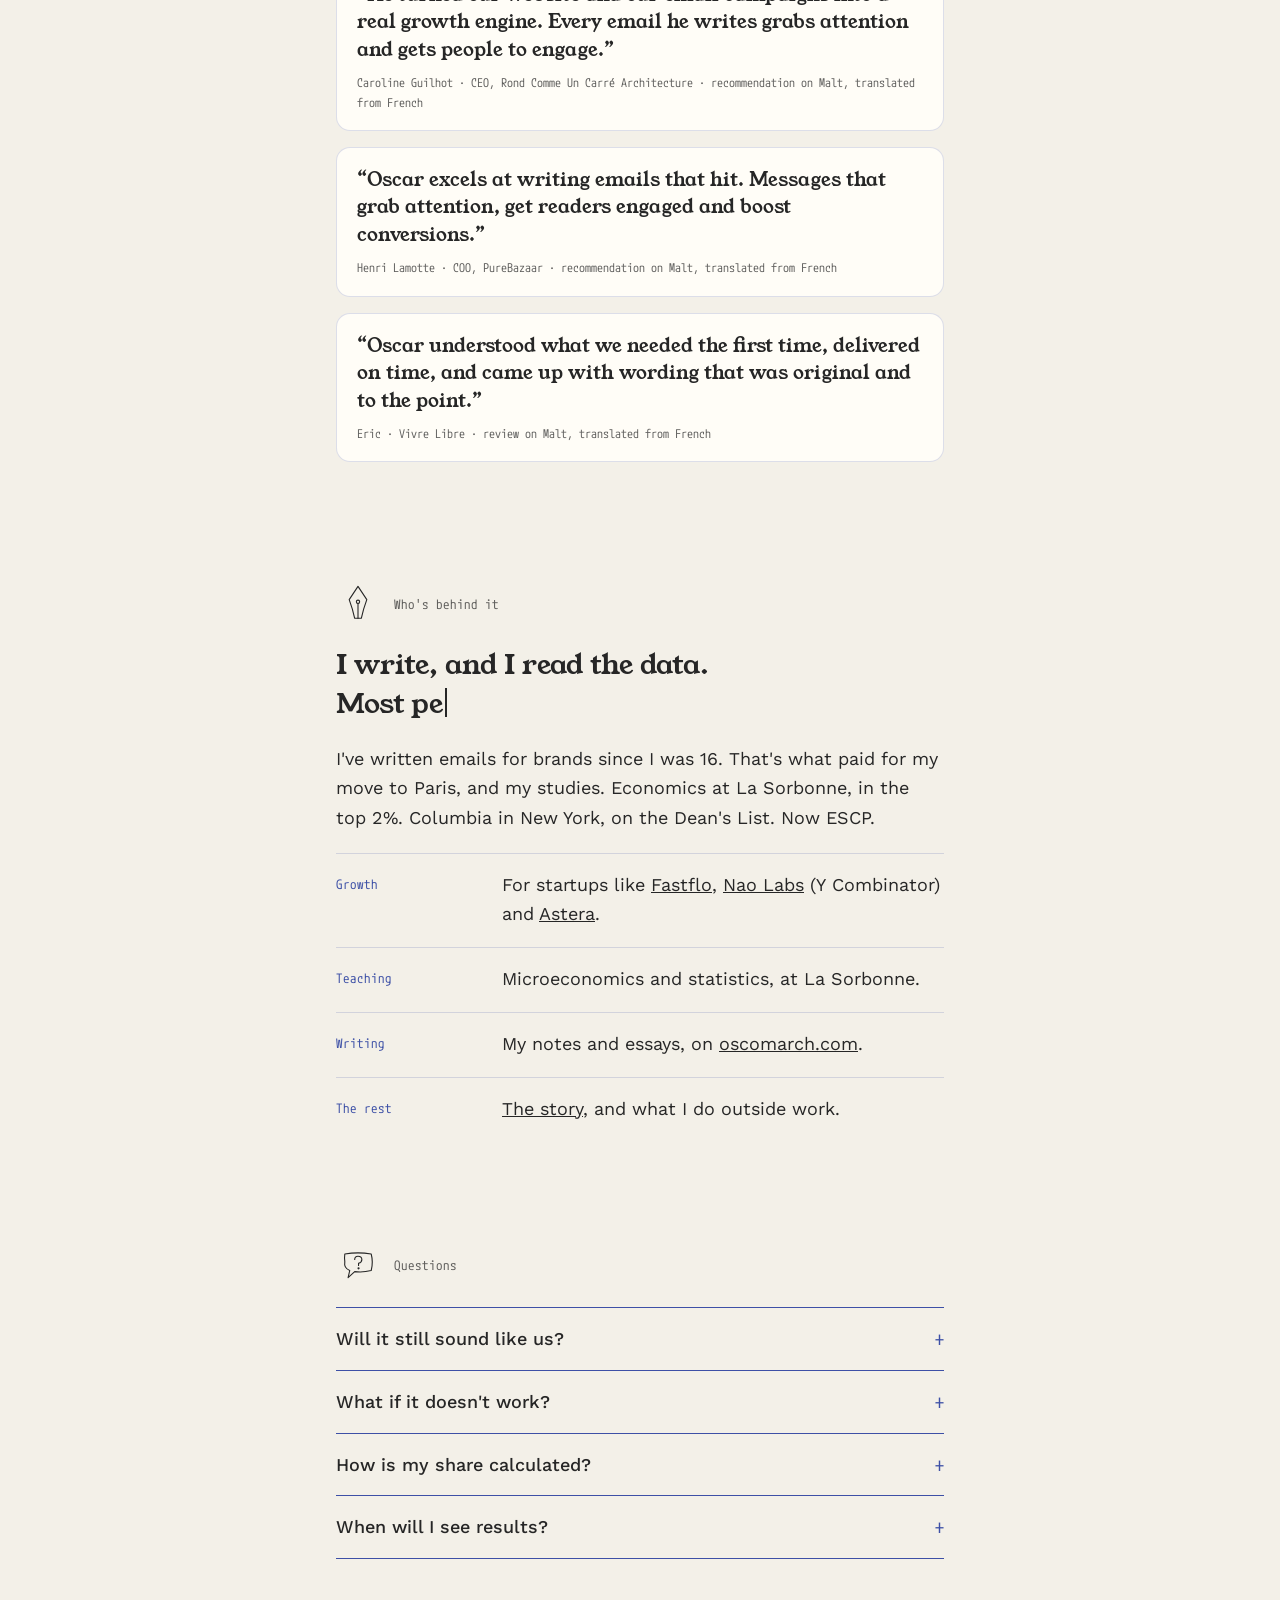
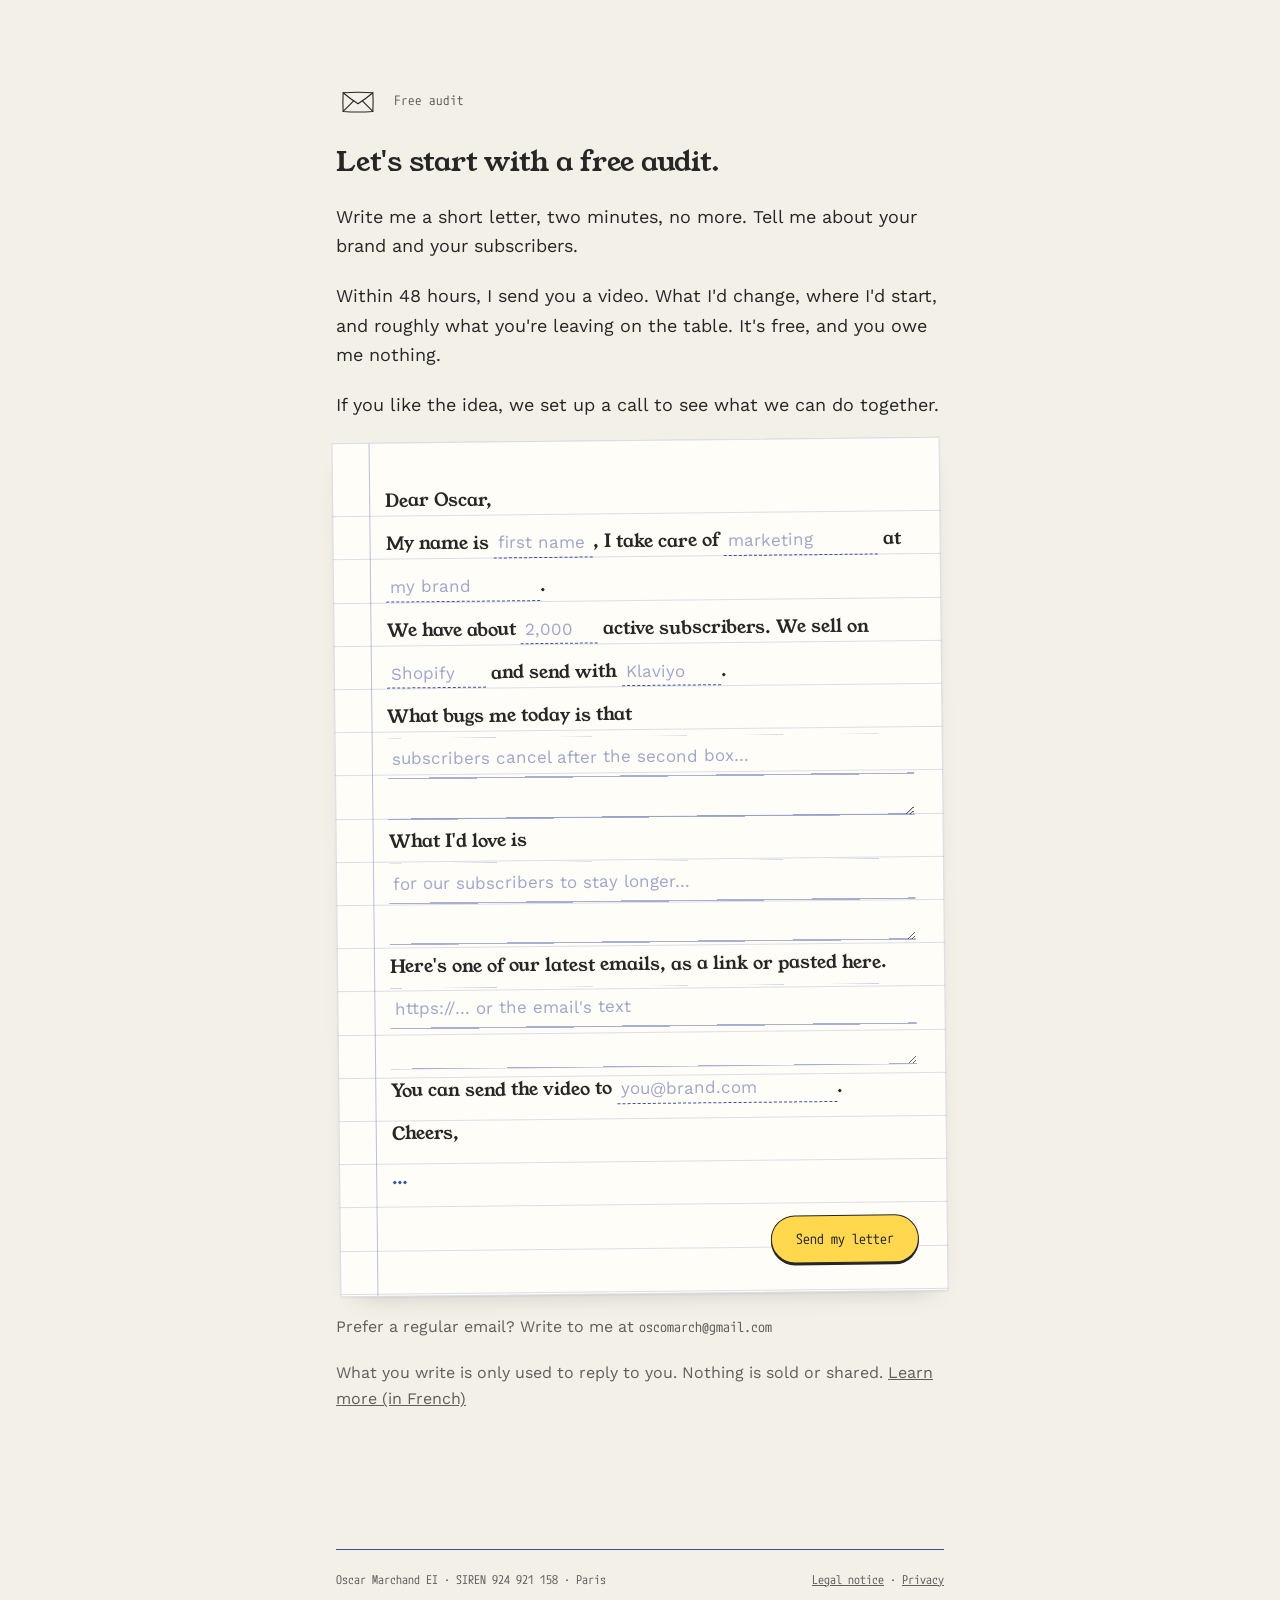
==== commit fcdf101a: "Site resserré : l'offre d'abord (marques DTC à abonnement), puis pour qui, comment, preuves, qui est" ====
--- a/index.html
+++ b/index.html
@@ -5,9 +5,9 @@
 <meta name="viewport" content="width=device-width, initial-scale=1, viewport-fit=cover">
 <title>Oscar Marchand</title>
 <meta name="claude:viewport-fit-sides" content="cover">
-<meta name="description" content="I keep subscribers around longer for pet subscription brands. I run the whole retention system, and part of my pay comes from the extra months they stay.">
+<meta name="description" content="Retention for DTC subscription brands. I make your subscribers stay longer, and part of my pay comes from the extra months they stay.">
 <meta property="og:title" content="Oscar Marchand">
-<meta property="og:description" content="Retention for pet subscription brands. I make your subscribers stay longer.">
+<meta property="og:description" content="Retention for DTC subscription brands. I make your subscribers stay longer.">
 <meta property="og:image" content="https://clients.oscomarch.com/oscar.jpg">
 <meta property="og:url" content="https://clients.oscomarch.com/">
 <link rel="alternate" hreflang="en" href="https://clients.oscomarch.com/">
@@ -62,6 +62,7 @@
 .lk{text-decoration:none}
 .sous{color:var(--doux);max-width:31em;text-wrap:balance}
 .cta-ligne{display:flex;flex-direction:column;align-items:center;gap:10px}
+.cta-fil{align-items:flex-start;padding-top:8px}
 .cta{display:inline-flex;align-items:center;gap:10px;min-height:48px;padding:0 24px;border-radius:999px;background:var(--action);color:var(--encre);border:1.5px solid var(--encre);box-shadow:0 2px 0 var(--encre);text-decoration:none;font-family:var(--mono);font-size:14px;cursor:pointer;transition:transform .15s ease, box-shadow .15s ease}
 .cta:hover{transform:translateY(-1px);box-shadow:0 3px 0 var(--encre)}
 .cta:active{transform:translateY(1px);box-shadow:0 1px 0 var(--encre)}
@@ -203,12 +204,11 @@
 <nav class="rail" id="rail" aria-label="Where you are">
 <p class="rail-titre">Where you are</p>
 <ol>
-<li data-s="probleme"><span class="pt"></span><a href="#probleme">The problem</a></li>
-<li data-s="systeme"><span class="pt"></span><a href="#systeme">What I run</a></li>
-<li data-s="difference"><span class="pt"></span><a href="#difference">Why me</a></li>
+<li data-s="offre"><span class="pt"></span><a href="#offre">The offer</a></li>
+<li data-s="pourqui"><span class="pt"></span><a href="#pourqui">Who it's for</a></li>
+<li data-s="comment"><span class="pt"></span><a href="#comment">How it works</a></li>
 <li data-s="resultats"><span class="pt"></span><a href="#resultats">Proof</a></li>
-<li data-s="comment"><span class="pt"></span><a href="#comment">How it works</a></li>
-<li data-s="pourqui"><span class="pt"></span><a href="#pourqui">Who it's for</a></li>
+<li data-s="moi"><span class="pt"></span><a href="#moi">Who's behind it</a></li>
 <li data-s="questions"><span class="pt"></span><a href="#questions">Questions</a></li>
 <li data-s="lettre"><span class="pt"></span><a href="#lettre">Free audit</a></li>
 </ol>
@@ -222,9 +222,9 @@
 
 <div class="stage">
 <nav class="side" aria-label="Sections">
-<a href="#systeme" class="item" style="margin-left:20px">
+<a href="#offre" class="item" style="margin-left:20px">
 <svg viewBox="0 0 80 80" aria-hidden="true"><g class="dessin"><path d="M22 14 Q38 13 54 14 Q55 40 54 66 Q38 67 22 66 Q21 40 22 14 Z"/><path d="M16 22 L21.7 22 M16 32 L21.6 32 M16 42 L21.5 42 M16 52 L21.6 52 M16 62 L21.9 62"/><path d="M29 26 Q38 25 47 26 M29 34 Q37 35 45 34 M29 42 Q36 41 41 42"/><path d="M52 62 L66 24 Q68 20 71 22 Q73 24 71 28 L57 65 Z"/><path d="M52 62 L50 70 L57 65"/></g></svg>
-<span class="mono">What I run</span>
+<span class="mono">The offer</span>
 </a>
 <a href="#comment" class="item" style="margin-right:36px">
 <svg viewBox="0 0 80 80" aria-hidden="true"><g class="dessin"><path d="M15 16 Q40 14 65 16 Q67 40 65 65 Q40 67 15 65 Q13 40 15 16 Z"/><path d="M24 24 L24 56 L58 56"/><path d="M28 50 Q32 45 36 47 Q41 49 45 40 Q49 32 56 28"/><path d="M56 28 L50 28.6 M56 28 L54.6 33.8"/></g></svg>
@@ -238,9 +238,9 @@
 
 <div class="center">
 <div class="polaroid"><img src="oscar.jpg" alt="Portrait of Oscar Marchand" width="84" height="92"></div>
-<p class="mono doux">Retention · Pet subscription brands · Paris</p>
-<h1 class="type" data-garder="1">You paid for every subscriber you have.<br>I make them <a href="#systeme" class="lk"><span class="u">stay</span></a>, month after month.</h1>
-<p class="sous">For pet brands that sell supplements, treats and food on subscription. I run your whole retention system, from the data to the words. And part of my pay comes from the extra months your subscribers stay.</p>
+<p class="mono doux">Retention for DTC subscription brands · Paris</p>
+<h1 class="type" data-garder="1">You paid for every subscriber you have.<br>I make them <a href="#offre" class="lk"><span class="u">stay</span></a> longer.</h1>
+<p class="sous">I run the emails your subscribers get after they sign up. You pay a fixed fee, plus a share of what the extra months bring in.</p>
 <div class="cta-ligne">
 <a href="#lettre" class="cta">Get my free audit</a>
 <span class="mono doux">Free. A retention audit on video, within 48&nbsp;hours.</span>
@@ -269,45 +269,59 @@
 
 <main class="fil-texte gutter">
 
-<section id="probleme">
-<div class="titre">
-<svg viewBox="0 0 80 80" aria-hidden="true"><g class="dessin"><path d="M18 22 Q40 28 62 22 L56 62 Q40 68 24 62 Z"/><path d="M18 22 Q40 16 62 22"/><path d="M33 68 Q31 72 33 75 Q35 72 33 68 Z M45 70 Q43 74 45 77 Q47 74 45 70 Z"/></g></svg>
-<h2>The problem</h2>
-</div>
-<p class="grand type">You know your emails could do more.<br>You just never have the time.</p>
-<p>Your flows were set up at launch. Nobody has really looked at them since.</p>
-<p>Every new subscriber costs more in ads than the last. Then the second charge comes. Some skip a delivery, some pause, some cancel. And you don't really know why.</p>
-<p>When you do send something, it's often a discount. Because that's the only thing you're sure works.</p>
-<p>But you already have the hardest part. People who already trust you with their dog. What's missing is the right way to talk to them between two deliveries.</p>
-</section>
-
-<section id="systeme">
+<section id="offre">
 <div class="titre">
 <svg viewBox="0 0 80 80" aria-hidden="true"><g class="dessin"><path d="M22 14 Q38 13 54 14 Q55 40 54 66 Q38 67 22 66 Q21 40 22 14 Z"/><path d="M16 22 L21.7 22 M16 32 L21.6 32 M16 42 L21.5 42 M16 52 L21.6 52 M16 62 L21.9 62"/><path d="M29 26 Q38 25 47 26 M29 34 Q37 35 45 34 M29 42 Q36 41 41 42"/><path d="M52 62 L66 24 Q68 20 71 22 Q73 24 71 28 L57 65 Z"/><path d="M52 62 L50 70 L57 65"/></g></svg>
-<h2>What I run</h2>
-</div>
-<p class="grand type">I take it off your plate.<br>All of it.</p>
+<h2>The offer</h2>
+</div>
+<p class="grand type">One goal.<br>More months from every subscriber.</p>
 <ul class="blocs">
-<li><span class="lab">Segmentation</span><p>Who your subscribers really are. The owner of a new puppy and the owner of a twelve-year-old lab don't need the same email.</p></li>
-<li><span class="lab">Lifecycle flows</span><p>After the first order. Before each charge. When someone skips a delivery. Before a subscriber cancels.</p></li>
-<li><span class="lab">Campaigns</span><p>New products, new flavors, seasons. Without a discount code every time.</p></li>
-<li><span class="lab">Testing</span><p>Every send is also a test. I look at who clicks, who buys, who comes back, and I take a lesson from it for the next ones.</p></li>
-<li><span class="lab">Reporting</span><p>One clear number, the one you judge me on. Every month.</p></li>
-<li><span class="lab">The writing</span><p>Every word, in your voice. Never a template.</p></li>
+<li><span class="lab">What you get</span><p>Subscribers who stay longer, skip fewer deliveries and move to longer plans. You see it in one number, every month.</p></li>
+<li><span class="lab">What I do</span><p>I take over your retention emails. Who gets what, the flows, the campaigns, every word, and a test every week. You don't have to manage anything.</p></li>
+<li><span class="lab">What you pay</span><p>A fixed monthly fee, plus a share of the extra revenue. If it doesn't work, I earn less.</p></li>
+<li><span class="lab">How we know</span><p>A random group of subscribers keeps your current emails. The gap between the two groups is what I bring. Not Black Friday, not your ads.</p></li>
 </ul>
-<p class="petit"><em>I work with the audience you already have. To find a new one, I'll introduce you to the right people.</em></p>
-</section>
-
-<section id="difference">
+<p class="mono doux">Where subscribers leave, and what I put there</p>
+<ul class="conditions">
+<li>The first delivery. How to use it and what to expect, so nobody gives up too early.</li>
+<li>Before each charge. A reason to keep the next one, sent before the card is charged.</li>
+<li>Skips and pauses. Change the date or the product in one click, before they look for the cancel button.</li>
+<li>Longer plans. 6 or 12 months upfront, offered to the right people at the right time.</li>
+<li>Cancellation. An answer to the real reason, then a way back.</li>
+</ul>
+<div class="cta-ligne cta-fil">
+<a href="#lettre" class="cta">Get my free audit</a>
+<span class="mono doux">Free. A video of what I'd change, within 48&nbsp;hours.</span>
+</div>
+</section>
+
+<section id="pourqui">
 <div class="titre">
-<svg viewBox="0 0 80 80" aria-hidden="true"><g class="dessin"><path d="M40 8 L56 32 Q50 48 46 66 L34 66 Q30 48 24 32 Z"/><circle cx="40" cy="36" r="3"/><path d="M40 39 L40 66"/></g></svg>
-<h2>Why me</h2>
-</div>
-<p class="grand type">Most people who build these systems can't write. Most good writers never look at the data.<br>I do both.</p>
-<p>My dad is a novelist. I started writing at 15, and I never stopped. At 16, I moved to Paris on my own. Writing emails for brands is what paid for it, and for my studies.</p>
-<p>Then came the numbers. Economics at La Sorbonne, in the top 2% of my year. Columbia, in New York, on the Dean's List, where I won the Nasdaq and Columbia trading competition. Now a master's at ESCP. And I teach microeconomics and statistics at La Sorbonne.</p>
-<p>So I know why an email worked, not just that it did. And I write the next one so it works better.</p>
-<p>And I only work with pet brands. So I know when owners cancel, what they worry about, and how they talk about their dog. Before I write a word, I read your reviews and I call a few of your subscribers.</p>
+<svg viewBox="0 0 80 80" aria-hidden="true"><g class="dessin"><path d="M14 24 Q27 20 40 26 Q53 20 66 24 L66 60 Q53 56 40 62 Q27 56 14 60 Z"/><path d="M40 26 L40 62"/><path d="M21 33 Q27 31 33 34 M21 41 Q27 39 33 42 M47 34 Q53 31 59 33 M47 42 Q53 39 59 41"/></g></svg>
+<h2>Who it's for</h2>
+</div>
+<p class="grand type">DTC brands that live on subscriptions.</p>
+<p>Supplements, coffee, pet food, skincare, anything people get every month. You already have subscribers, and nobody on your team works on retention full time.</p>
+<p class="mono doux">What I need</p>
+<ul class="conditions">
+<li>Around 1,000 active subscribers or more</li>
+<li>Shopify, with Klaviyo or a similar tool, and Recharge, Skio or Loop</li>
+<li>Three months at least, because retention takes time to show</li>
+</ul>
+<p>I work with three brands at a time, no more. That way, each one gets my full attention.</p>
+</section>
+
+<section id="comment">
+<div class="titre">
+<svg viewBox="0 0 80 80" aria-hidden="true"><g class="dessin"><path d="M15 16 Q40 14 65 16 Q67 40 65 65 Q40 67 15 65 Q13 40 15 16 Z"/><path d="M24 24 L24 56 L58 56"/><path d="M28 50 Q32 45 36 47 Q41 49 45 40 Q49 32 56 28"/><path d="M56 28 L50 28.6 M56 28 L54.6 33.8"/></g></svg>
+<h2>How it works</h2>
+</div>
+<p class="grand type">Three steps.<br>The first one is free.</p>
+<ol class="etapes">
+<li><span class="nom">A free audit, on video</span><p>Tell me about your brand in two minutes. Within 48&nbsp;hours, I send you a video. What your subscribers get today, what I'd change first, and roughly what it costs you.</p></li>
+<li><span class="nom">We measure where you stand</span><p>We pick one number, usually how many months a subscriber stays. Then we set aside the group that keeps your current emails.</p></li>
+<li><span class="nom">I run it</span><p>I write, send and test every week. Each month, you get the number, what we learned about your subscribers, and the plan for the next one.</p></li>
+</ol>
 </section>
 
 <section id="resultats">
@@ -315,12 +329,12 @@
 <svg viewBox="0 0 80 80" aria-hidden="true"><g class="dessin"><path d="M27 50 Q40 47 53 50 L49 69 Q40 72 31 69 Z"/><path d="M40 48.5 Q38 34 41 16"/><path d="M39.25 39.5 Q29 31 23 35 Q28 44 39.25 39.5 Z"/><path d="M39.4 29.8 Q49 20 56 24 Q51 34 39.4 29.8 Z"/><path d="M41 16 Q37 9 41 4 Q45 9 41 16 Z"/></g></svg>
 <h2>Proof</h2>
 </div>
-<p class="mono doux">What happened with one of the clients I work with</p>
-<p class="grand type">Over €500,000 in sales,<br>across 3 campaigns.</p>
-<p>Take the last one, this summer. 1,514 new subscribers in four weeks. Four out of five had never paid before. New paid subscriptions per day went up 39% compared with the month before.</p>
-<p>948 of them chose the annual plan. That's €121,000 paid upfront, and twelve months of customers who stay.</p>
+<p class="mono doux">Abby, a subscription app, this summer</p>
+<p class="grand type">1,514 new subscribers in four weeks.<br>948 of them on the annual plan.</p>
+<p>That's €121,000 paid upfront. Four out of five had never paid before. New paid subscriptions per day went up 39% compared with the month before.</p>
 <p>Behind it, 31 segments and 183 emails, each one written for a single group. 128,877 emails sent, and only 0.13% unsubscribed.</p>
 <p>The lines that worked best named the exact amount each customer was about to lose, or the price they could keep. Up to five times more clicks than the campaign average.</p>
+<p>It was my third campaign for Abby. Across the three, over €500,000 in sales.</p>
 <details class="detail">
 <summary>See the full breakdown</summary>
 <p>Abby is an invoicing app for freelancers in France. A subscription business, so the same problem as yours. Getting someone to pay once is hard. Getting them to stay is where the money is.</p>
@@ -376,57 +390,21 @@
 <figcaption>Eric · Vivre Libre · review on Malt, translated from French</figcaption>
 </figure>
 </div>
-<p class="petit">I've been writing for brands since I was 16, between France and the US. I've also worked on growth for startups like <a href="https://fastflo.ai">Fastflo</a>, <a href="https://getnao.io">Nao Labs</a> (Y&nbsp;Combinator) and <a href="https://astera.holdings">Astera</a>.</p>
-</section>
-
-<section id="comment">
+</section>
+
+<section id="moi">
 <div class="titre">
-<svg viewBox="0 0 80 80" aria-hidden="true"><g class="dessin"><path d="M15 16 Q40 14 65 16 Q67 40 65 65 Q40 67 15 65 Q13 40 15 16 Z"/><path d="M24 24 L24 56 L58 56"/><path d="M28 50 Q32 45 36 47 Q41 49 45 40 Q49 32 56 28"/><path d="M56 28 L50 28.6 M56 28 L54.6 33.8"/></g></svg>
-<h2>How it works</h2>
-</div>
-<p class="grand type">You don't have to trust me on day one.<br>The numbers will tell you.</p>
-<ol class="etapes">
-<li><span class="nom">You write to me</span><p>Two minutes. Your brand, your customers, and what you'd like to change.</p></li>
-<li><span class="nom">A free audit, on video</span><p>I go through what you send today. I show you what I'd change, and roughly how much you're leaving on the table. Free, even if we never work together.</p></li>
-<li><span class="nom">A call</span><p>If it makes sense, for both of us.</p></li>
-<li><span class="nom">We measure first</span><p>We pick the one number that matters for your brand, and we measure where you stand. A small group of customers, picked at random, doesn't get the new emails. So we both see what the system really brings in. Not Black Friday, not your ads.</p>
-<div class="exemples" aria-label="Examples of the number, set per brand">
-<div><b>A supplement brand</b>often how many subscribers are still there after the third charge, and what one is worth over time</div>
-<div><b>A fresh food brand</b>often how many skip or pause, and how many come back</div>
-</div>
-</li>
-<li><span class="nom">I build and run it</span><p>I dig into everything. Past emails, numbers, reviews, questions to support. I call a few of your customers. Then I build, I send, I test, every week.</p></li>
-</ol>
-<!-- Le paiement : garder ce bloc facile à changer, aucun chiffre tant que ce n'est pas fixé -->
-<div class="paye" id="paiement">
-<p class="mono doux">How I'm paid</p>
-<p>A fixed monthly fee to run the system. Plus a share of what it brings in above the baseline we set together.</p>
-<p>If it doesn't work, I earn less. That's the point.</p>
-</div>
-<p>Every month, you get one number, what we learned about your customers, and the plan for the next one. You can write to me anytime. You keep control, without the load.</p>
-</section>
-
-<section id="pourqui">
-<div class="titre">
-<svg viewBox="0 0 80 80" aria-hidden="true"><g class="dessin"><path d="M14 24 Q27 20 40 26 Q53 20 66 24 L66 60 Q53 56 40 62 Q27 56 14 60 Z"/><path d="M40 26 L40 62"/><path d="M21 33 Q27 31 33 34 M21 41 Q27 39 33 42 M47 34 Q53 31 59 33 M47 42 Q53 39 59 41"/></g></svg>
-<h2>Who it's for</h2>
-</div>
-<p class="grand type">This isn't for every brand.<br>That's on purpose.</p>
-<p>It's for pet brands people subscribe to. Supplements, treats and food, delivered every month. Dogs first, cats too. Brands where every cancellation hurts, and where a subscriber who stays can be worth years of orders.</p>
-<p class="mono doux">What I need from you</p>
-<ul class="conditions">
-<li>A subscription that already works, around 1,000 active subscribers or more</li>
-<li>A product the pet needs every month</li>
-<li>Shopify, with Klaviyo or a similar tool, and a subscription app like Recharge, Skio or Loop</li>
-<li>Access to your data, because results need a baseline</li>
-<li>A few months at least, because retention takes time to show</li>
+<svg viewBox="0 0 80 80" aria-hidden="true"><g class="dessin"><path d="M40 8 L56 32 Q50 48 46 66 L34 66 Q30 48 24 32 Z"/><circle cx="40" cy="36" r="3"/><path d="M40 39 L40 66"/></g></svg>
+<h2>Who's behind it</h2>
+</div>
+<p class="grand type">I write, and I read the data.<br>Most people only do one.</p>
+<p>I've written emails for brands since I was 16. That's what paid for my move to Paris, and my studies. Economics at La Sorbonne, in the top 2%. Columbia in New York, on the Dean's List. Now ESCP.</p>
+<ul class="blocs">
+<li><span class="lab">Growth</span><p>For startups like <a href="https://fastflo.ai">Fastflo</a>, <a href="https://getnao.io">Nao Labs</a> (Y&nbsp;Combinator) and <a href="https://astera.holdings">Astera</a>.</p></li>
+<li><span class="lab">Teaching</span><p>Microeconomics and statistics, at La Sorbonne.</p></li>
+<li><span class="lab">Writing</span><p>My notes and essays, on <a href="https://oscomarch.com">oscomarch.com</a>.</p></li>
+<li><span class="lab">The rest</span><p><a href="about">The story</a>, and what I do outside work.</p></li>
 </ul>
-<p class="mono doux">Not for</p>
-<ul class="conditions pas-pour">
-<li>Very early brands with no subscribers yet</li>
-<li>Brands that only sell one-off products, like toys or beds</li>
-</ul>
-<p>I work with three brands at a time, no more. And I choose them. That way, each one gets my full attention.</p>
 </section>
 
 <section id="questions">
@@ -438,10 +416,6 @@
 <details>
 <summary>Will it still sound like us?</summary>
 <p>Yes. I read everything you've written before, and I talk to your customers. If it doesn't sound like you, it doesn't go out.</p>
-</details>
-<details>
-<summary>Why only pet brands?</summary>
-<p>Because I'd rather know one world well. The questions owners ask, the moments they cancel, the way they talk about their dog. Each brand I work with makes me better for the next one.</p>
 </details>
 <details>
 <summary>What if it doesn't work?</summary>
@@ -452,10 +426,6 @@
 <p>On what the system brings in above the baseline we set at the start, compared with the group that doesn't get the new emails. So you only pay for what it really adds.</p>
 </details>
 <details>
-<summary>What do you need from us?</summary>
-<p>Access to your store, your email tool and your past numbers. An hour of your time at the start. Then a short call each month.</p>
-</details>
-<details>
 <summary>When will I see results?</summary>
 <p>The first sends go out in the first month. The real progress shows after two or three months, once the system has learned enough about your customers.</p>
 </details>
@@ -468,15 +438,15 @@
 <h2>Free audit</h2>
 </div>
 <p class="grand type">Let's start with a free audit.</p>
-<p>Write me a short letter, two minutes, no more.<br>Tell me who you are, who you write to, and what you'd like to change.</p>
+<p>Write me a short letter, two minutes, no more. Tell me about your brand and your subscribers.</p>
 <p>Within 48&nbsp;hours, I send you a video. What I'd change, where I'd start, and roughly what you're leaving on the table. It's free, and you owe me nothing.</p>
 <p>If you like the idea, we set up a call to see what we can do together.</p>
 <form id="form-lettre" class="feuille" novalidate>
 <p>Dear Oscar,</p>
 <p>My name is <label class="pot" for="f-prenom">First name</label><input id="f-prenom" name="prenom" class="w-court" placeholder="first name" autocomplete="given-name" required>, I take care of <label class="pot" for="f-role">Role</label><input id="f-role" name="role" class="w-moyen" placeholder="marketing" autocomplete="organization-title"> at <label class="pot" for="f-marque">Brand</label><input id="f-marque" name="marque" class="w-moyen" placeholder="my brand" autocomplete="organization" required>.</p>
-<p>We write to about <label class="pot" for="f-audience">Audience size</label><input id="f-audience" name="audience" class="w-chiffre" placeholder="12,000" inputmode="numeric"> people. We sell on <label class="pot" for="f-boutique">Store platform</label><input id="f-boutique" name="boutique" class="w-court" placeholder="Shopify"> and send with <label class="pot" for="f-outil">Email tool</label><input id="f-outil" name="outil" class="w-court" placeholder="Klaviyo">.</p>
+<p>We have about <label class="pot" for="f-audience">Active subscribers</label><input id="f-audience" name="audience" class="w-chiffre" placeholder="2,000" inputmode="numeric"> active subscribers. We sell on <label class="pot" for="f-boutique">Store platform</label><input id="f-boutique" name="boutique" class="w-court" placeholder="Shopify"> and send with <label class="pot" for="f-outil">Email tool</label><input id="f-outil" name="outil" class="w-court" placeholder="Klaviyo">.</p>
 <p><label for="f-frustration">What bugs me today is that</label></p>
-<textarea id="f-frustration" name="frustration" rows="2" placeholder="customers buy once and we never see them again…"></textarea>
+<textarea id="f-frustration" name="frustration" rows="2" placeholder="subscribers cancel after the second box…"></textarea>
 <p><label for="f-envie">What I'd love is</label></p>
 <textarea id="f-envie" name="envie" rows="2" placeholder="for our subscribers to stay longer…" required></textarea>
 <p><label for="f-exemple">Here's one of our latest emails, as a link or pasted here.</label></p>
@@ -536,7 +506,7 @@
   function texteLettre() {
     return 'Dear Oscar,\n\n'
       + 'My name is ' + val('f-prenom') + ', I take care of ' + (val('f-role') || '…') + ' at ' + val('f-marque') + '.\n'
-      + 'We write to about ' + (val('f-audience') || '…') + ' people. We sell on ' + (val('f-boutique') || '…') + ' and send with ' + (val('f-outil') || '…') + '.\n\n'
+      + 'We have about ' + (val('f-audience') || '…') + ' active subscribers. We sell on ' + (val('f-boutique') || '…') + ' and send with ' + (val('f-outil') || '…') + '.\n\n'
       + 'What bugs me today is that ' + (val('f-frustration') || '…') + '\n\n'
       + "What I'd love is " + val('f-envie') + '\n\n'
       + 'One of our latest emails\n' + (val('f-exemple') || '…') + '\n\n'
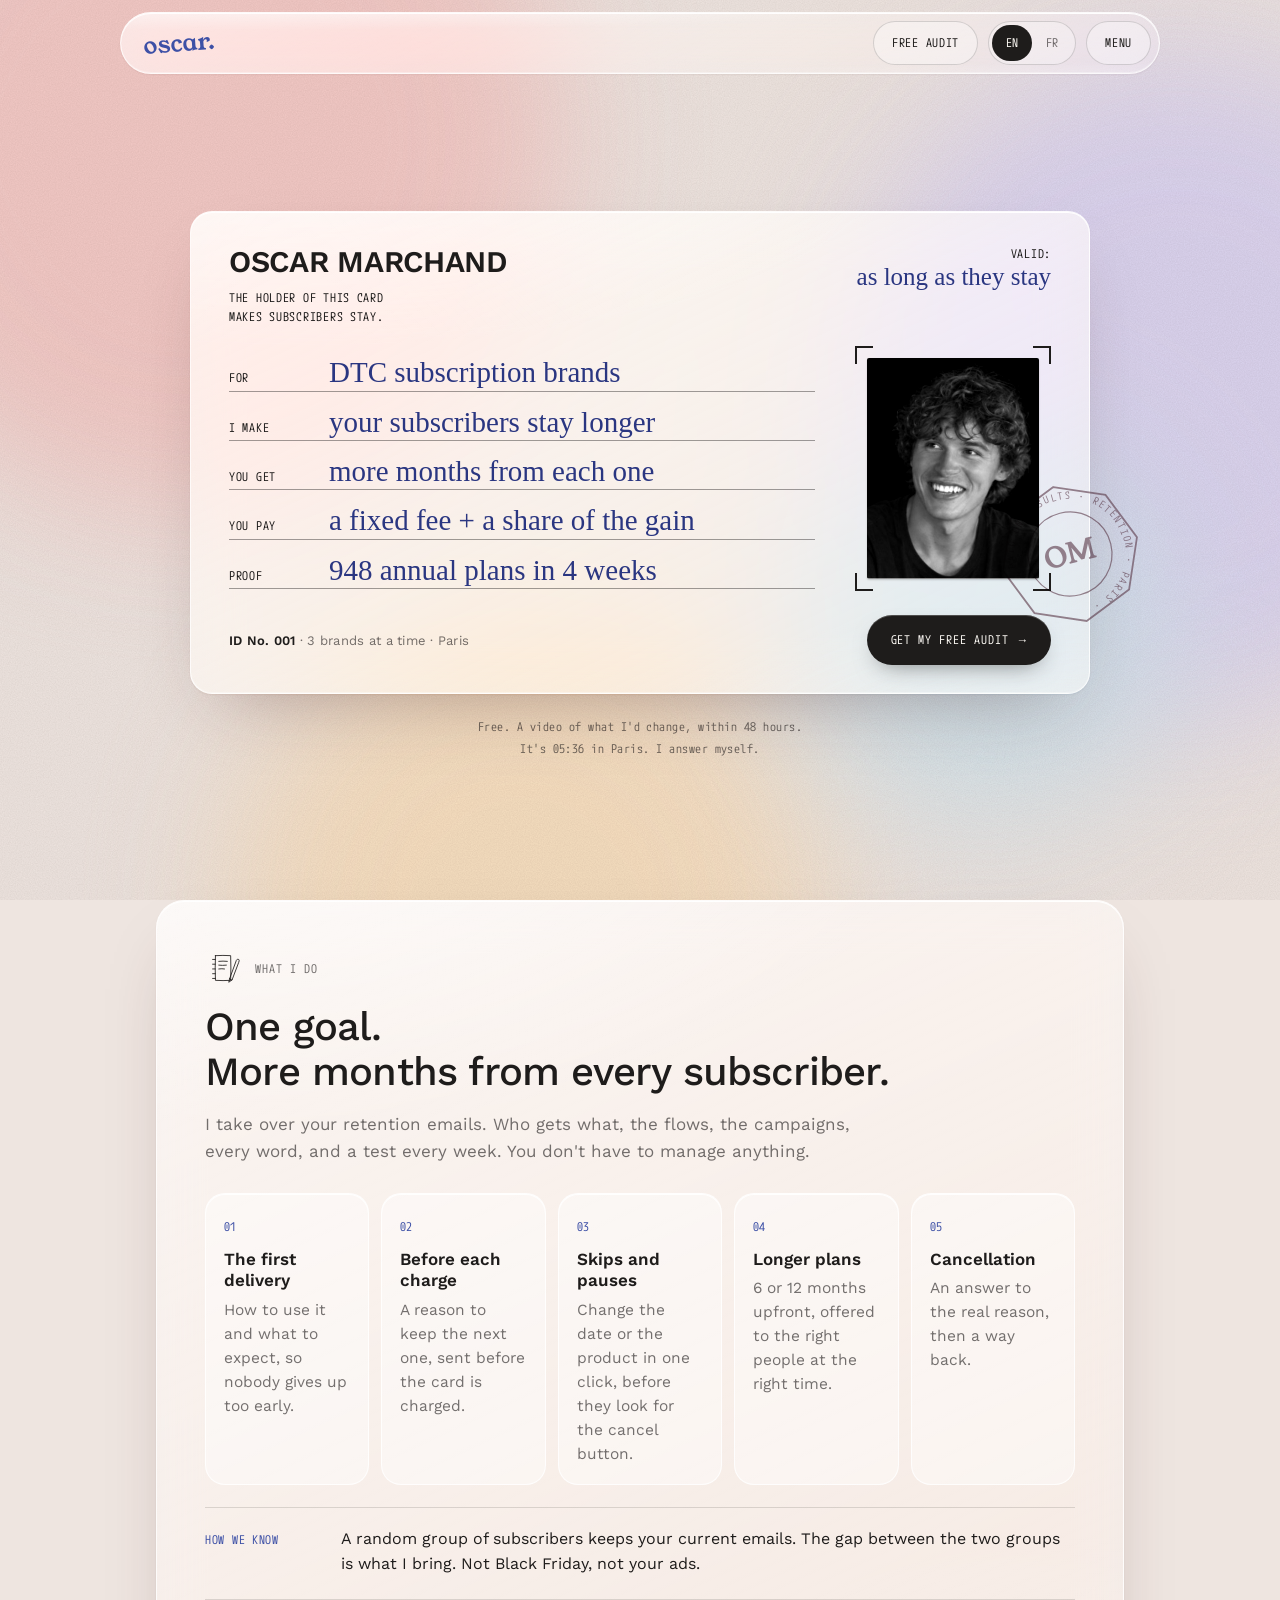
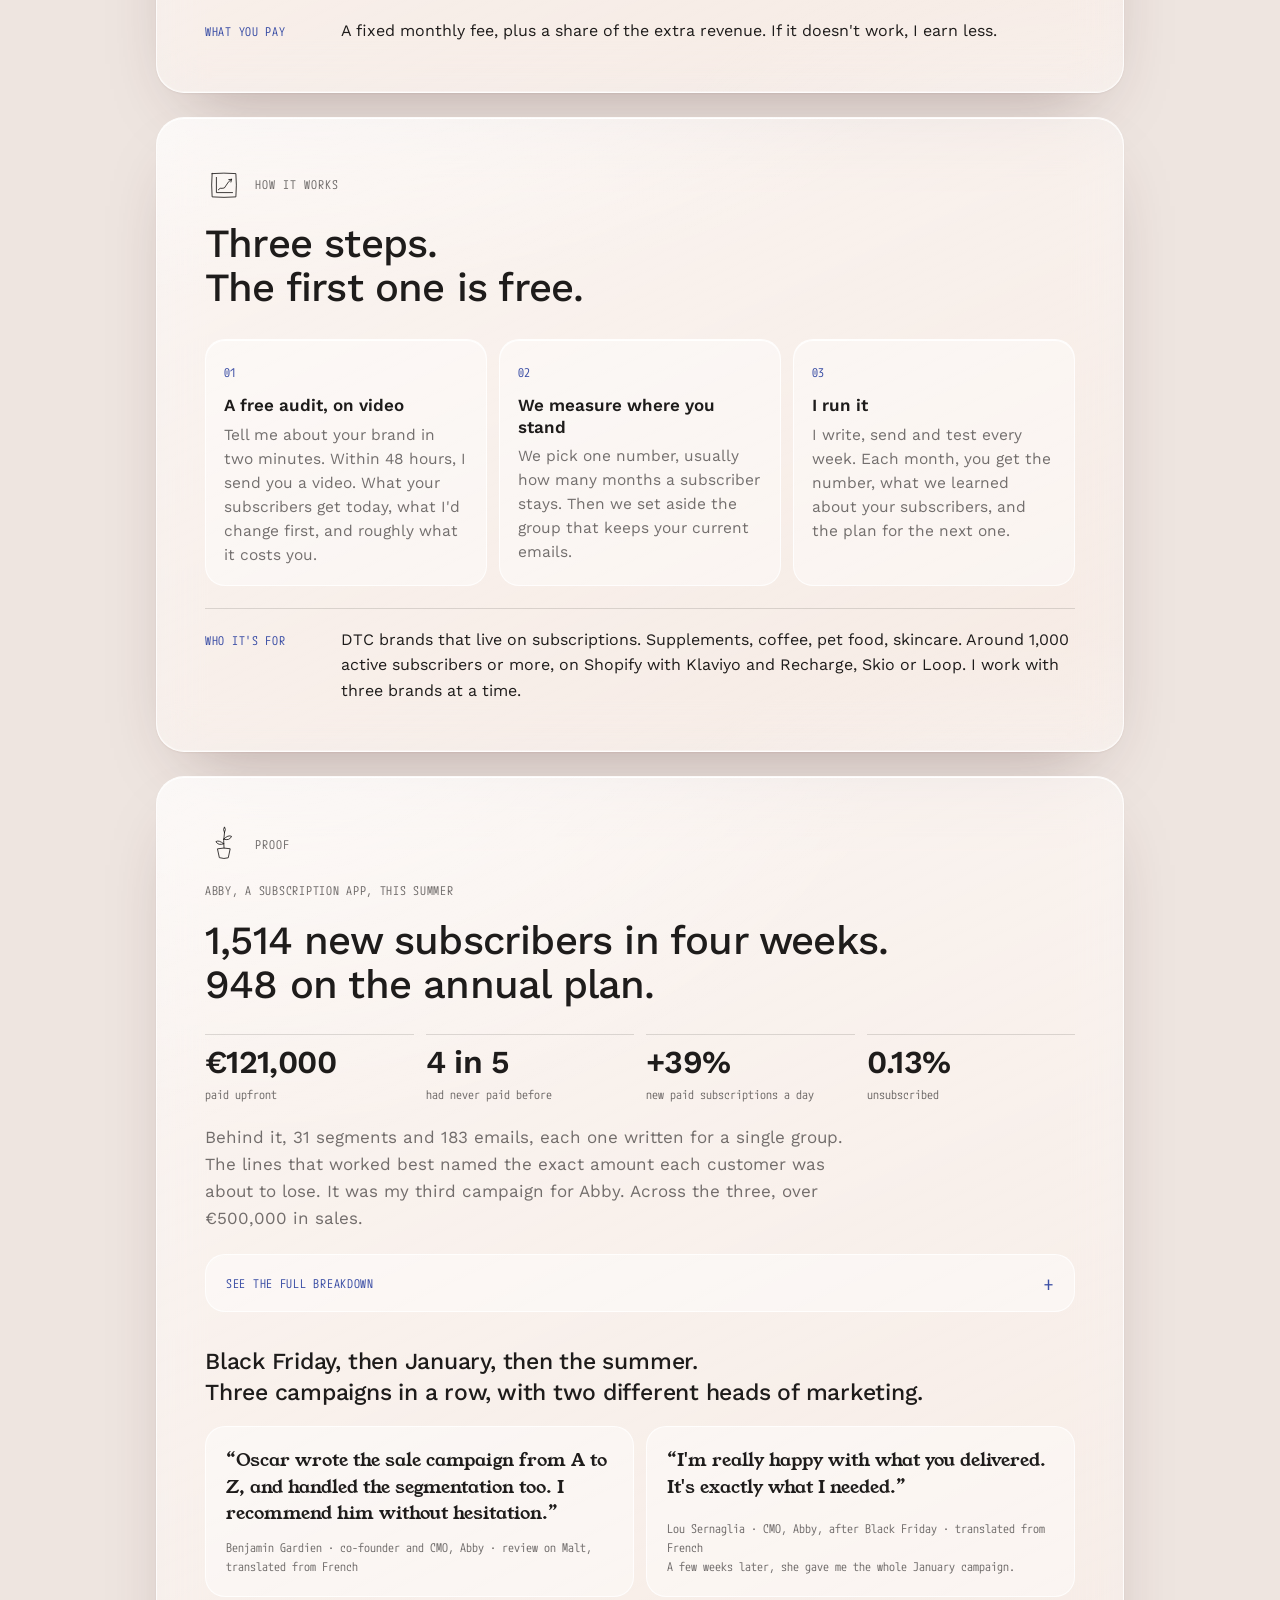
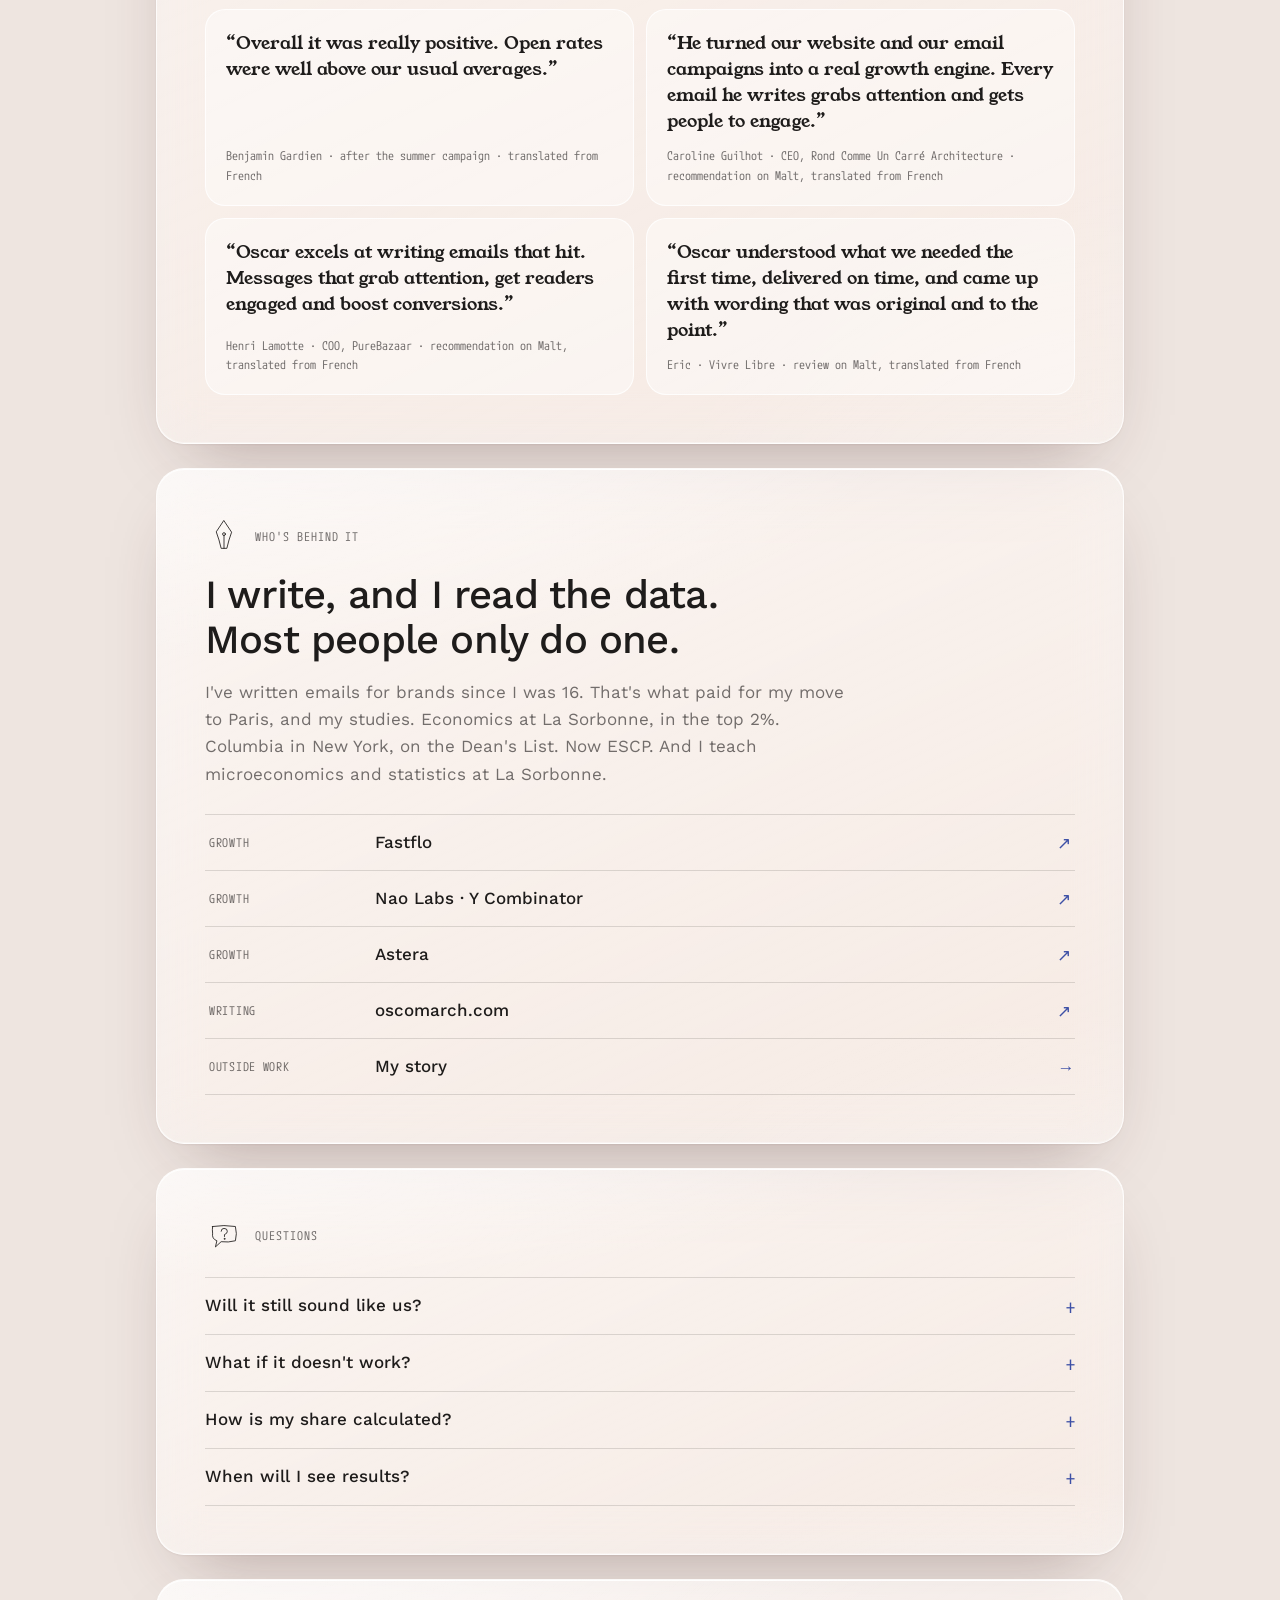
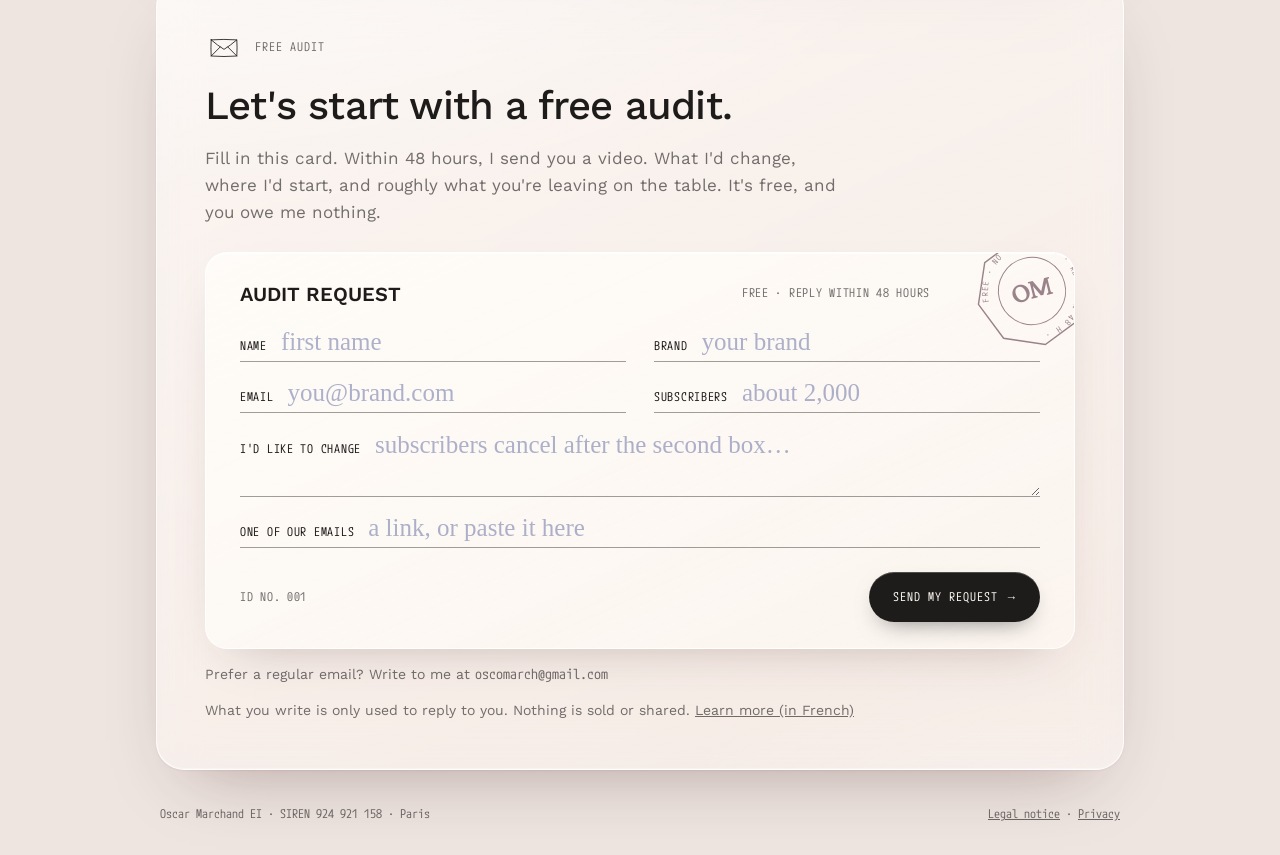
==== commit 97bde31b: "Nouveau design : la carte de membre en verre, menu en verre, panneaux, demande d'audit en carte Co-A" ====
--- a/index.html
+++ b/index.html
@@ -3,338 +3,304 @@
 <head>
 <meta charset="utf-8">
 <meta name="viewport" content="width=device-width, initial-scale=1, viewport-fit=cover">
-<title>Oscar Marchand</title>
-<meta name="claude:viewport-fit-sides" content="cover">
+<title>Oscar Marchand · Retention for DTC subscription brands</title>
 <meta name="description" content="Retention for DTC subscription brands. I make your subscribers stay longer, and part of my pay comes from the extra months they stay.">
-<meta property="og:title" content="Oscar Marchand">
+<meta property="og:title" content="Oscar Marchand · Retention for DTC subscription brands">
 <meta property="og:description" content="Retention for DTC subscription brands. I make your subscribers stay longer.">
 <meta property="og:image" content="https://clients.oscomarch.com/oscar.jpg">
 <meta property="og:url" content="https://clients.oscomarch.com/">
+<meta name="theme-color" content="#EEE5E0">
 <link rel="alternate" hreflang="en" href="https://clients.oscomarch.com/">
 <link rel="alternate" hreflang="fr" href="https://clients.oscomarch.com/fr">
-<link rel="preload" href="fonts/young-serif-latin-400-normal.woff2" as="font" type="font/woff2" crossorigin>
+<link rel="preload" href="fonts/caveat-latin-500-normal.woff2" as="font" type="font/woff2" crossorigin>
+<link rel="preload" href="fonts/work-sans-latin-600-normal.woff2" as="font" type="font/woff2" crossorigin>
 <link rel="stylesheet" href="fonts/fonts.css">
 <style>
-/* Mise en page : une lettre qui se lit d'un fil, la phrase au centre, six dessins au trait autour qui servent de menu */
+/* VOICE    calme, net, une carte d'identité posée sur du verre
+   IDEA     la carte de membre : tout ce qui compte tient sur une carte
+   PICTURE  la carte elle-même, avec la photo et le tampon
+   COLOUR   fond chair et lilas qui bouge doucement, verre clair, encre, stylo bleu
+   TYPE     Work Sans pour dire, M PLUS 1 Code pour les étiquettes, Caveat pour l'écrit à la main
+   LAYOUT   une carte au centre, puis des panneaux de verre, un menu en verre */
 :root{
-  --fond:#F3F0E8;
-  --papier:#FFFDF7;
-  --encre:#262626;
-  --doux:rgba(38,38,38,.72);
+  --fond:#EEE5E0;
+  --encre:#1E1C1B;
+  --doux:rgba(30,28,27,.62);
+  --trait:rgba(30,28,27,.14);
+  --stylo:#2A3681;
   --fil:#3D50A6;
-  --ligne:rgba(61,80,166,.18);
-  --action:#FFD84D;
-  --serif:'Young Serif', Georgia, 'Times New Roman', serif;
-  --sans:'Work Sans', system-ui, -apple-system, 'Segoe UI', sans-serif;
-  --mono:'M PLUS 1 Code', ui-monospace, Menlo, Consolas, monospace;
+  --sans:'Work Sans',system-ui,-apple-system,'Segoe UI',sans-serif;
+  --mono:'M PLUS 1 Code',ui-monospace,Menlo,Consolas,monospace;
+  --main:'Caveat','Bradley Hand','Segoe Print',cursive;
+  --serif:'Young Serif',Georgia,serif;
   color-scheme:light;
 }
-*{box-sizing:border-box}
+*{box-sizing:border-box;min-width:0}
 [hidden]{display:none!important}
-html{scroll-behavior:smooth}
-body{margin:0;background:var(--fond);color:var(--encre);font-family:var(--sans);font-size:18px;line-height:1.65}
+html{scroll-behavior:smooth;scroll-padding-top:96px}
+body{margin:0;background:var(--fond);color:var(--encre);font:17px/1.6 var(--sans);overflow-x:clip;-webkit-font-smoothing:antialiased}
 a{color:inherit}
-a:focus-visible,button:focus-visible,summary:focus-visible,input:focus-visible,textarea:focus-visible{outline:2px solid var(--fil);outline-offset:3px;border-radius:4px}
-.gutter{padding-left:max(16px, env(safe-area-inset-left, 0px));padding-right:max(16px, env(safe-area-inset-right, 0px))}
-.mono{font-family:var(--mono);font-size:13px}
+p{margin:0}
+a:focus-visible,button:focus-visible,summary:focus-visible,input:focus-visible,textarea:focus-visible{outline:2px solid var(--fil);outline-offset:3px;border-radius:8px}
+.sr{position:absolute;width:1px;height:1px;overflow:hidden;clip:rect(0 0 0 0);white-space:nowrap}
+.mono{font-family:var(--mono);font-size:12px;letter-spacing:.06em;text-transform:uppercase}
 .doux{color:var(--doux)}
-p{margin:0}
-
-/* Accueil */
-.hero{min-height:100svh;display:flex;flex-direction:column}
-.top{display:flex;justify-content:center;align-items:center;gap:24px;padding-block:18px 0;position:relative}
-.langues{position:absolute;right:0;top:22px;display:inline-flex;gap:2px;padding:3px;border:1.5px solid var(--encre);border-radius:999px;background:var(--papier);font-family:var(--mono);font-size:12px;line-height:1}
-.langues a{min-width:42px;min-height:34px;padding:0 10px;display:inline-flex;align-items:center;justify-content:center;border-radius:999px;text-decoration:none;color:var(--doux);transition:background .2s ease, color .2s ease}
-.langues a:hover{color:var(--encre)}
-.langues a[aria-current]{background:var(--encre);color:var(--fond)}
-.logo{font-family:var(--serif);font-size:26px;color:var(--fil);text-decoration:none;min-height:44px;display:inline-flex;align-items:center;transform:rotate(-4deg)}
-.stage{flex:1;display:grid;grid-template-columns:200px minmax(0,1fr) 200px;align-items:center;gap:24px;width:100%;max-width:1200px;margin:0 auto;padding-block:24px}
-.side{display:flex;flex-direction:column;gap:64px;align-items:center}
-.item{display:flex;flex-direction:column;align-items:center;gap:6px;text-decoration:none;min-height:44px;color:var(--encre)}
-.item svg{width:88px;height:88px;transition:transform .25s ease}
-.item:hover svg{transform:rotate(-5deg) translateY(-3px)}
-.dessin{fill:none;stroke:currentColor;stroke-width:1.6;stroke-linecap:round;stroke-linejoin:round}
-.center{display:flex;flex-direction:column;align-items:center;text-align:center;gap:24px;min-width:0}
-.polaroid{width:96px;height:116px;transform:rotate(5deg);background:#FFFFFF;padding:6px 6px 18px;box-shadow:0 1px 3px rgba(0,0,0,.12)}
-.polaroid img{width:100%;height:100%;object-fit:cover;object-position:50% 40%;display:block}
-h1{margin:0;font-family:var(--serif);font-weight:400;font-size:clamp(28px, 3.4vw, 46px);line-height:1.3;letter-spacing:-.01em;text-wrap:balance}
-.u{text-decoration-line:underline;text-decoration-thickness:1px;text-underline-offset:7px;text-decoration-color:var(--fil)}
-.lk{text-decoration:none}
-.sous{color:var(--doux);max-width:31em;text-wrap:balance}
-.cta-ligne{display:flex;flex-direction:column;align-items:center;gap:10px}
-.cta-fil{align-items:flex-start;padding-top:8px}
-.cta{display:inline-flex;align-items:center;gap:10px;min-height:48px;padding:0 24px;border-radius:999px;background:var(--action);color:var(--encre);border:1.5px solid var(--encre);box-shadow:0 2px 0 var(--encre);text-decoration:none;font-family:var(--mono);font-size:14px;cursor:pointer;transition:transform .15s ease, box-shadow .15s ease}
-.cta:hover{transform:translateY(-1px);box-shadow:0 3px 0 var(--encre)}
-.cta:active{transform:translateY(1px);box-shadow:0 1px 0 var(--encre)}
-.preuve{font-family:var(--mono);font-size:12px;color:var(--doux)}
-.heure{padding-block:0 28px;text-align:center;font-family:var(--mono);font-size:12px;line-height:1.7;color:var(--doux)}
-
-/* Machine à écrire */
-.ghost{color:transparent}
-.caret{display:inline-block;width:0;height:1em;position:relative}
-.caret::after{content:'';position:absolute;left:2px;bottom:-.14em;width:2px;height:1.05em;background:currentColor;animation:blink 1.05s steps(1) infinite}
-@keyframes blink{50%{opacity:0}}
-
-/* Le fil */
-.fil-texte{max-width:640px;margin:0 auto}
-.fil-texte > section{padding-top:120px;display:flex;flex-direction:column;gap:20px}
-.titre{display:flex;align-items:center;gap:14px;min-height:44px}
-.titre svg{width:44px;height:44px;flex:none}
-.titre .dessin{stroke-width:2}
-h2{margin:0;font-family:var(--mono);font-size:13px;font-weight:400;color:var(--doux)}
-.grand{font-family:var(--serif);font-size:clamp(23px, 2.6vw, 28px);line-height:1.38;text-wrap:balance}
-.prix-chiffre{font-size:clamp(30px, 3.4vw, 38px);line-height:1.2}
-.petit{font-size:16px;color:var(--doux)}
-/* Preuves : le détail et les avis */
-details.detail,details.detail:last-of-type{border:1px solid var(--ligne);border-radius:14px;background:var(--papier);padding:0 20px}
-details.detail summary{font-family:var(--mono);font-size:13px;font-weight:400;color:var(--fil)}
+
+/* Le fond : des taches de couleur floues qui bougent à peine, et un grain de tissu */
+.fond{position:fixed;inset:0;z-index:-2;overflow:hidden;pointer-events:none}
+.fond i{position:absolute;border-radius:50%;filter:blur(70px);opacity:.9;animation:derive 38s ease-in-out infinite alternate}
+.fond .t1{width:58vmax;height:58vmax;left:-14vmax;top:-18vmax;background:#F2C6C2}
+.fond .t2{width:52vmax;height:52vmax;right:-18vmax;top:4vmax;background:#D8D1F0;animation-duration:46s}
+.fond .t3{width:46vmax;height:46vmax;left:18vmax;bottom:-24vmax;background:#F6DDBC;animation-duration:52s}
+.fond .t4{width:30vmax;height:30vmax;right:8vmax;bottom:6vmax;background:#CFE2EA;animation-duration:41s}
+@keyframes derive{from{transform:translate3d(0,0,0) scale(1)}to{transform:translate3d(6vmax,4vmax,0) scale(1.12)}}
+.grain{position:fixed;inset:0;z-index:-1;pointer-events:none;opacity:.32;mix-blend-mode:multiply;
+  background-image:url("data:image/svg+xml;utf8,<svg xmlns='http://www.w3.org/2000/svg' width='180' height='180'><filter id='n'><feTurbulence type='fractalNoise' baseFrequency='.85' numOctaves='2' stitchTiles='stitch'/><feColorMatrix values='0 0 0 0 .35 0 0 0 0 .28 0 0 0 0 .28 0 0 0 .55 0'/></filter><rect width='100%25' height='100%25' filter='url(%23n)'/></svg>")}
+
+/* Le verre */
+.verre{position:relative;border-radius:28px;
+  background:linear-gradient(155deg,rgba(255,255,255,.62),rgba(255,255,255,.26));
+  -webkit-backdrop-filter:blur(24px) saturate(170%);backdrop-filter:blur(24px) saturate(170%);
+  border:1px solid rgba(255,255,255,.78);
+  box-shadow:inset 0 1px 0 rgba(255,255,255,.95),inset 0 -1px 0 rgba(255,255,255,.3),0 1px 2px rgba(70,35,35,.06),0 30px 70px -34px rgba(70,35,35,.38)}
+.verre::before{content:'';position:absolute;inset:0;border-radius:inherit;pointer-events:none;
+  background:radial-gradient(120% 70% at 12% -10%,rgba(255,255,255,.7),transparent 55%),radial-gradient(80% 50% at 100% 110%,rgba(255,255,255,.35),transparent 60%);opacity:.8}
+.verre > *{position:relative}
+@supports not ((backdrop-filter:blur(1px)) or (-webkit-backdrop-filter:blur(1px))){.verre{background:rgba(255,252,248,.92)}}
+
+/* Barre du haut */
+.barre{position:fixed;top:max(12px,env(safe-area-inset-top));left:50%;transform:translateX(-50%);z-index:30;width:min(1040px,calc(100% - 24px));
+  display:flex;align-items:center;gap:10px;padding:8px 8px 8px 22px;border-radius:999px}
+.logo{font-family:var(--serif);font-size:24px;color:var(--fil);text-decoration:none;transform:rotate(-4deg);display:inline-block;margin-right:auto;min-height:44px;line-height:44px}
+.pill{display:inline-flex;align-items:center;justify-content:center;gap:8px;min-height:44px;padding:0 18px;border-radius:999px;font:12px/1 var(--mono);letter-spacing:.06em;text-transform:uppercase;text-decoration:none;color:var(--encre);border:1px solid rgba(30,28,27,.16);background:rgba(255,255,255,.35);cursor:pointer;transition:background .2s ease,transform .2s ease}
+.pill:hover{background:rgba(255,255,255,.7)}
+.langues{display:inline-flex;padding:3px;border-radius:999px;border:1px solid rgba(30,28,27,.16);background:rgba(255,255,255,.3)}
+.langues a{min-width:40px;min-height:36px;display:inline-flex;align-items:center;justify-content:center;border-radius:999px;font:12px/1 var(--mono);text-decoration:none;color:var(--doux)}
+.langues a[aria-current]{background:var(--encre);color:#FBF8F3}
+.cta{display:inline-flex;align-items:center;justify-content:center;gap:10px;min-height:50px;padding:0 24px;border-radius:999px;background:var(--encre);color:#FBF8F3;font:12px/1 var(--mono);letter-spacing:.08em;text-transform:uppercase;text-decoration:none;border:0;cursor:pointer;
+  box-shadow:inset 0 1px 0 rgba(255,255,255,.22),0 10px 24px -12px rgba(30,28,27,.6);transition:transform .2s ease,box-shadow .2s ease}
+.cta:hover{transform:translateY(-1px);box-shadow:inset 0 1px 0 rgba(255,255,255,.22),0 14px 28px -12px rgba(30,28,27,.65)}
+.cta .fl{transition:transform .2s ease}.cta:hover .fl{transform:translateX(3px)}
+@media (max-width:560px){.barre .audit-haut{display:none}.barre{padding-left:18px}}
+
+/* Le menu */
+.menu{position:fixed;top:max(12px,env(safe-area-inset-top));left:50%;transform:translateX(-50%) translateY(-8px);z-index:40;width:min(1040px,calc(100% - 24px));max-height:calc(100svh - 24px);overflow:auto;
+  padding:18px 22px 0;opacity:0;pointer-events:none;transition:opacity .25s ease,transform .25s ease}
+.menu.ouvert{opacity:1;pointer-events:auto;transform:translateX(-50%) translateY(0)}
+.menu-tete{display:flex;align-items:center;justify-content:space-between;padding-bottom:14px;border-bottom:1px solid var(--trait)}
+.fermer{width:44px;height:44px;border-radius:50%;border:0;background:transparent;cursor:pointer;font:22px/1 var(--sans);color:var(--encre)}
+.menu-corps{display:grid;grid-template-columns:repeat(4,minmax(0,1fr)) auto;gap:28px;padding:30px 4px 34px}
+.menu-corps h3{margin:0 0 16px;font:12px var(--mono);letter-spacing:.08em;text-transform:uppercase;color:var(--doux);font-weight:400}
+.menu-corps ul{list-style:none;margin:0;padding:0;display:flex;flex-direction:column;gap:6px}
+.menu-corps li a{font:13px/1 var(--mono);letter-spacing:.06em;text-transform:uppercase;text-decoration:none;display:inline-flex;align-items:center;min-height:36px}
+.menu-corps li a:hover{color:var(--fil)}
+.menu-pied{display:flex;justify-content:space-between;align-items:flex-end;gap:16px;border-top:1px solid var(--trait);padding:16px 4px 18px}
+.menu-pied svg{width:84px;height:84px;margin-top:-70px}
+.voile{position:fixed;inset:0;z-index:35;background:rgba(238,229,224,.35);-webkit-backdrop-filter:blur(6px);backdrop-filter:blur(6px);opacity:0;pointer-events:none;transition:opacity .25s ease}
+.voile.ouvert{opacity:1;pointer-events:auto}
+.barre{transition:opacity .2s ease}.barre.cache{opacity:0;pointer-events:none}
+@media (max-width:820px){.menu-corps{grid-template-columns:repeat(2,minmax(0,1fr))}.menu-corps .menu-cta{grid-column:1 / -1}}
+
+/* La carte */
+.hero{overflow-x:clip;min-height:100svh;display:flex;flex-direction:column;align-items:center;justify-content:center;gap:22px;padding:110px 16px 40px}
+.carte{width:min(900px,100%);padding:34px 38px 28px;border-radius:22px;background:linear-gradient(155deg,rgba(255,253,249,.82),rgba(255,251,246,.5));transition:transform .5s ease}
+.carte-haut{display:flex;justify-content:space-between;align-items:flex-start;gap:24px}
+.nom{margin:0;font:600 clamp(24px,2.6vw,30px)/1.05 var(--sans);letter-spacing:-.01em;text-transform:uppercase}
+.titulaire{margin-top:12px;font:12px/1.55 var(--mono);letter-spacing:.06em;text-transform:uppercase}
+.valide{font:12px var(--mono);letter-spacing:.06em;text-transform:uppercase;text-align:right;line-height:1.3}
+.valide b{display:block;font:500 25px/1.1 var(--main);letter-spacing:0;text-transform:none;color:var(--stylo);margin-top:2px}
+.corps{display:grid;grid-template-columns:minmax(0,1fr) 196px;gap:40px;align-items:center;margin-top:20px}
+.champs{margin:0;display:flex;flex-direction:column;gap:6px}
+.champs div{display:flex;align-items:baseline;gap:14px;border-bottom:1px solid rgba(30,28,27,.42);padding:8px 0 1px}
+.champs dt{flex:none;width:86px;font:12px var(--mono);letter-spacing:.06em;text-transform:uppercase}
+.champs dd{margin:0;font:500 clamp(23px,2.5vw,29px)/1.15 var(--main);color:var(--stylo)}
+.photo{position:relative;margin:0;padding:12px;aspect-ratio:4/5}
+.photo img{width:100%;height:100%;object-fit:cover;object-position:50% 35%;display:block;filter:grayscale(1) contrast(1.08) brightness(1.04);border-radius:2px;box-shadow:0 1px 2px rgba(0,0,0,.18)}
+.photo span{position:absolute;width:18px;height:18px;border:2px solid var(--encre)}
+.photo .c1{top:0;left:0;border-right:0;border-bottom:0}.photo .c2{top:0;right:0;border-left:0;border-bottom:0}
+.photo .c3{bottom:0;left:0;border-right:0;border-top:0}.photo .c4{bottom:0;right:0;border-left:0;border-top:0}
+.carte-bas{display:flex;justify-content:space-between;align-items:center;gap:16px;flex-wrap:wrap;margin-top:24px}
+.idno{font:600 13px var(--sans);letter-spacing:.02em}
+.idno span{font-weight:400;color:var(--doux)}
+.tampon{position:absolute;right:-56px;bottom:64px;width:150px;height:150px;transform:rotate(-14deg);color:#5B3A4A;opacity:.62;mix-blend-mode:multiply;pointer-events:none}
+.tampon text{font-family:var(--mono);font-size:13.5px;letter-spacing:2.4px;fill:currentColor}
+.tampon .m{font-family:var(--serif);font-size:38px;letter-spacing:0}
+.sous-carte{text-align:center;font:12px/1.8 var(--mono);letter-spacing:.04em;color:var(--doux)}
+@media (max-width:1040px){.carte .tampon{right:-18px}}
+@media (max-width:700px){
+  .carte{padding:22px 18px 22px;display:grid;grid-template-columns:minmax(0,1fr) 104px;column-gap:14px}
+  .carte-haut{grid-column:1;grid-row:1;flex-direction:column;gap:10px}
+  .valide{text-align:left}
+  .corps{display:contents}
+  .photo{grid-column:2;grid-row:1;align-self:start;width:104px;padding:8px}
+  .photo span{width:13px;height:13px}
+  .champs{grid-column:1 / -1;grid-row:2;margin-top:12px}
+  .carte-bas{grid-column:1 / -1;grid-row:3}
+  .champs div{flex-direction:column;gap:0;padding-top:10px}
+  .champs dt{width:auto;font-size:11px}
+  .carte-bas{flex-direction:column;align-items:stretch}
+  .carte-bas .cta{width:100%}
+  .carte .tampon{width:92px;height:92px;right:-4px;top:150px;bottom:auto}
+}
+
+/* Les panneaux */
+main{width:min(1000px,100%);margin:0 auto;padding:0 16px 24px;display:flex;flex-direction:column;gap:24px}
+.panneau{padding:clamp(24px,4.4vw,48px)}
+.ent{display:flex;align-items:center;gap:12px}
+.ent svg{width:38px;height:38px;flex:none}
+.ent h2{margin:0;font:12px var(--mono);letter-spacing:.08em;text-transform:uppercase;color:var(--doux);font-weight:400}
+.dessin{fill:none;stroke:currentColor;stroke-width:1.8;stroke-linecap:round;stroke-linejoin:round}
+.enonce{margin:18px 0 0;font:500 clamp(26px,3.5vw,40px)/1.12 var(--sans);letter-spacing:-.02em;text-wrap:balance}
+.intro{margin-top:16px;max-width:38em;color:var(--doux)}
+.tuiles{display:grid;gap:12px;margin-top:28px}
+.t5{grid-template-columns:repeat(5,minmax(0,1fr))}
+.t3{grid-template-columns:repeat(3,minmax(0,1fr))}
+.t2{grid-template-columns:repeat(2,minmax(0,1fr))}
+.tuile{border-radius:20px;padding:18px;background:rgba(255,255,255,.42);border:1px solid rgba(255,255,255,.8);box-shadow:inset 0 1px 0 rgba(255,255,255,.9)}
+.tuile .n{font:12px var(--mono);color:var(--fil)}
+.tuile h3{margin:10px 0 6px;font:600 17px/1.25 var(--sans)}
+.tuile p{font-size:15.5px;line-height:1.55;color:var(--doux)}
+.note{margin-top:22px;padding-top:18px;border-top:1px solid var(--trait);display:grid;grid-template-columns:120px minmax(0,1fr);gap:16px;font-size:16px}
+.note .mono{padding-top:4px;color:var(--fil)}
+@media (max-width:900px){.t5{grid-template-columns:repeat(2,minmax(0,1fr))}}
+@media (max-width:640px){.t5,.t3,.t2{grid-template-columns:1fr}.note{grid-template-columns:1fr;gap:6px}}
+
+/* Preuves */
+.kicker{margin-top:18px}
+.stats{display:grid;grid-template-columns:repeat(4,minmax(0,1fr));gap:12px;margin-top:26px}
+.stats div{border-top:1px solid var(--trait);padding-top:10px}
+.stats b{display:block;font:600 clamp(24px,2.8vw,32px)/1.1 var(--sans);letter-spacing:-.02em;white-space:nowrap}
+.stats span{font:12px/1.4 var(--mono);color:var(--doux)}
+@media (max-width:640px){.stats{grid-template-columns:repeat(2,minmax(0,1fr))}}
+details.detail{margin-top:22px;border-radius:20px;padding:0 20px;background:rgba(255,255,255,.42);border:1px solid rgba(255,255,255,.8)}
+details.detail summary{font:12px var(--mono);letter-spacing:.06em;text-transform:uppercase;color:var(--fil)}
 details.detail[open]{padding-bottom:20px}
-details.detail p{padding:0;margin:0 0 14px;color:var(--encre)}
-details.detail h3{margin:22px 0 8px;font-family:var(--mono);font-size:13px;font-weight:400;color:var(--doux)}
-.chiffres{display:grid;grid-template-columns:repeat(2,minmax(0,1fr));gap:10px;margin:4px 0 0}
-.chiffres div{border-top:1px solid var(--ligne);padding-top:8px}
-.chiffres b{display:block;font-family:var(--serif);font-weight:400;font-size:22px;line-height:1.3}
-.chiffres span{font-family:var(--mono);font-size:12px;color:var(--doux)}
+details.detail p{margin:0 0 14px;font-size:16px}
+details.detail h3{margin:22px 0 8px;font:12px var(--mono);letter-spacing:.06em;text-transform:uppercase;color:var(--doux);font-weight:400}
+.chiffres{display:grid;grid-template-columns:repeat(2,minmax(0,1fr));gap:10px}
+.chiffres div{border-top:1px solid var(--trait);padding-top:8px}
+.chiffres b{display:block;font:600 20px/1.3 var(--sans)}
+.chiffres span{font:12px var(--mono);color:var(--doux)}
 .objet{font-family:var(--serif)}
-.suite{font-family:var(--serif);font-size:clamp(20px, 2.3vw, 24px);line-height:1.4;margin-top:16px;text-wrap:balance}
-.avis{display:flex;flex-direction:column;gap:16px}
-figure.citation{margin:0;padding:18px 20px;border:1px solid var(--ligne);border-radius:14px;background:var(--papier);display:flex;flex-direction:column;gap:10px}
-.citation blockquote{margin:0;font-family:var(--serif);font-size:19px;line-height:1.45}
-.citation figcaption{font-family:var(--mono);font-size:12px;line-height:1.6;color:var(--doux)}
-.place{display:inline-flex;align-items:center;gap:10px;align-self:flex-start;font-family:var(--mono);font-size:13px;padding:6px 14px;border:1.5px solid var(--encre);border-radius:999px}
-.place-pt{width:8px;height:8px;border-radius:50%;background:var(--fil)}
-
-/* Emplacements à écrire : visibles seulement sur l'aperçu, à remplacer par le texte final */
-.ph{display:block;border:1.5px dashed var(--fil);border-radius:10px;padding:12px 14px;background:rgba(61,80,166,.05);font-family:var(--mono);font-size:13px;line-height:1.6;color:var(--fil);text-align:left;font-weight:400;letter-spacing:0}
-.ph::before{content:'To write · ';font-weight:700;text-transform:uppercase;letter-spacing:.04em}
-.ph.garde::before{content:'Kept, to check · '}
-.hero .ph{max-width:34em}
-
-/* Le système, les étapes, les conditions */
-.blocs{display:grid;gap:18px;margin:0;padding:0;list-style:none}
-.blocs li{display:grid;grid-template-columns:150px minmax(0,1fr);gap:16px;align-items:start;padding-top:16px;border-top:1px solid var(--ligne)}
-.blocs .lab{font-family:var(--mono);font-size:13px;color:var(--fil);padding-top:4px}
-.etapes{list-style:none;margin:0;padding:0;counter-reset:e;display:flex;flex-direction:column;gap:22px}
-.etapes > li{counter-increment:e;position:relative;padding-left:44px;display:flex;flex-direction:column;gap:12px}
-.etapes > li::before{content:counter(e);position:absolute;left:0;top:2px;width:28px;height:28px;border-radius:50%;border:1.5px solid var(--encre);display:flex;align-items:center;justify-content:center;font-family:var(--mono);font-size:13px}
-.etapes .nom{font-family:var(--mono);font-size:13px;color:var(--doux)}
-.exemples{font-family:var(--mono);font-size:13px;color:var(--doux);display:grid;grid-template-columns:repeat(2,minmax(0,1fr));gap:12px}
-.exemples div{border:1px solid var(--ligne);border-radius:10px;padding:10px 12px;background:var(--papier)}
-.exemples b{display:block;color:var(--encre);font-weight:500}
-.paye{background:var(--papier);border:1px solid var(--ligne);border-radius:14px;padding:20px;display:flex;flex-direction:column;gap:12px}
-.conditions{margin:0;padding:0;list-style:none;display:flex;flex-direction:column;gap:10px}
-.conditions li{position:relative;padding-left:26px}
-.conditions li::before{content:'';position:absolute;left:2px;top:.62em;width:12px;height:2px;background:var(--fil)}
-.pas-pour li::before{background:var(--doux)}
-@media (max-width:520px){
-  .blocs li{grid-template-columns:1fr;gap:6px}
-  .exemples{grid-template-columns:1fr}
-}
+.suite{margin-top:34px;font:500 clamp(19px,2vw,23px)/1.35 var(--sans);letter-spacing:-.01em;text-wrap:balance}
+.avis{display:grid;grid-template-columns:repeat(2,minmax(0,1fr));gap:12px;margin-top:18px}
+figure.citation{margin:0;padding:20px;border-radius:20px;background:rgba(255,255,255,.42);border:1px solid rgba(255,255,255,.8);display:flex;flex-direction:column;gap:12px;justify-content:space-between}
+.citation blockquote{margin:0;font:18px/1.45 var(--serif)}
+.citation figcaption{font:12px/1.6 var(--mono);color:var(--doux)}
+@media (max-width:640px){.avis{grid-template-columns:1fr}}
+
+/* Qui est derrière */
+.liens{list-style:none;margin:26px 0 0;padding:0;border-top:1px solid var(--trait)}
+.liens a{display:grid;grid-template-columns:150px minmax(0,1fr) auto;align-items:center;gap:16px;min-height:56px;padding:10px 4px;border-bottom:1px solid var(--trait);text-decoration:none;transition:background .2s ease,padding .2s ease}
+.liens a:hover{background:rgba(255,255,255,.35);padding-left:12px}
+.liens .mono{color:var(--doux)}
+.liens b{font-weight:500}
+.liens .fl{font-family:var(--mono);color:var(--fil)}
+@media (max-width:560px){.liens a{grid-template-columns:minmax(0,1fr) auto}.liens .mono{grid-column:1 / -1;margin-bottom:-12px}}
 
 /* Questions */
-details{border-top:1px solid var(--fil)}
-details:last-of-type{border-bottom:1px solid var(--fil)}
-summary{list-style:none;cursor:pointer;display:flex;justify-content:space-between;align-items:center;gap:16px;padding-block:16px;min-height:44px;font-weight:500}
+.faq{margin-top:22px}
+.faq details{border-top:1px solid var(--trait)}
+.faq details:last-child{border-bottom:1px solid var(--trait)}
+summary{list-style:none;cursor:pointer;display:flex;justify-content:space-between;align-items:center;gap:16px;min-height:56px;padding:12px 0;font-weight:500}
 summary::-webkit-details-marker{display:none}
-summary::after{content:'+';font-family:var(--mono);font-size:18px;color:var(--fil);transition:transform .2s ease}
+summary::after{content:'+';font:18px var(--mono);color:var(--fil);transition:transform .2s ease}
 details[open] summary::after{transform:rotate(45deg)}
-details p{padding-bottom:18px;color:var(--doux)}
-
-/* La lettre */
-#lettre{padding-bottom:40px}
-.feuille{position:relative;background-color:var(--papier);border:1px solid var(--ligne);box-shadow:0 1px 2px rgba(0,0,0,.05), 0 12px 28px -18px rgba(0,0,0,.25);transform:rotate(-.6deg);padding:36px 28px 28px 52px;font-family:var(--serif);font-size:18px;line-height:2.4;
-  background-image:repeating-linear-gradient(to bottom, transparent 0, transparent calc(2.4em - 1px), var(--ligne) calc(2.4em - 1px), var(--ligne) 2.4em);
-  background-position:0 30px;transition:transform .6s ease, opacity .6s ease}
-.feuille::before{content:'';position:absolute;top:0;bottom:0;left:36px;width:1px;background:var(--fil);opacity:.35}
-.feuille p{margin:0}
-.feuille input,.feuille textarea{font:inherit;font-family:var(--sans);font-size:17px;color:var(--fil);background:transparent;border:0;border-bottom:1.5px dashed var(--fil);padding:0 4px;border-radius:0}
-.feuille input{height:1.7em;vertical-align:baseline}
-.feuille input::placeholder,.feuille textarea::placeholder{color:rgba(61,80,166,.5)}
-.feuille textarea{display:block;width:100%;min-height:4.8em;line-height:2.4em;resize:vertical;border-bottom:0;background-image:repeating-linear-gradient(to bottom, transparent 0, transparent calc(2.4em - 1.5px), rgba(61,80,166,.45) calc(2.4em - 1.5px), rgba(61,80,166,.45) 2.4em)}
-.w-court{width:9ch}.w-moyen{width:14ch}.w-long{width:20ch}.w-chiffre{width:7ch}
-.signature{font-family:var(--serif);color:var(--fil)}
-.envoyer{display:flex;justify-content:flex-end;padding-top:20px}
+.faq details p{padding-bottom:18px;color:var(--doux)}
+
+/* La demande d'audit, en carte */
+.demande{margin-top:26px;padding:30px 34px 26px;border-radius:22px;background:linear-gradient(155deg,rgba(255,253,249,.85),rgba(255,251,246,.55));border:1px solid rgba(255,255,255,.85);box-shadow:inset 0 1px 0 #fff,0 20px 50px -30px rgba(70,35,35,.35);position:relative;overflow:hidden}
+.demande-tete{display:flex;justify-content:space-between;gap:16px;flex-wrap:wrap;padding-bottom:6px;padding-right:110px}
+.demande-tete b{font:600 20px/1.1 var(--sans);text-transform:uppercase}
+.lignes{display:grid;grid-template-columns:repeat(2,minmax(0,1fr));column-gap:28px}
+.ligne{display:flex;align-items:baseline;gap:12px;border-bottom:1px solid rgba(30,28,27,.42);padding-top:14px}
+.ligne.large{grid-column:1 / -1}
+.ligne label{flex:none;font:12px var(--mono);letter-spacing:.06em;text-transform:uppercase}
+.ligne input,.ligne textarea{flex:1;width:100%;border:0;background:transparent;font:500 25px/1.2 var(--main);color:var(--stylo);padding:2px 2px 4px;border-radius:4px}
+.ligne textarea{resize:vertical;min-height:2.6em;line-height:1.25}
+.ligne input::placeholder,.ligne textarea::placeholder{color:rgba(42,54,129,.38)}
+.demande-bas{display:flex;justify-content:space-between;align-items:center;gap:16px;flex-wrap:wrap;margin-top:24px}
+.demande .tampon{right:-18px;bottom:auto;top:-22px;width:120px;height:120px}
 .pot{position:absolute;left:-5000px;width:1px;height:1px;overflow:hidden}
-.feuille.partie{transform:translateY(40px) scale(.55) rotate(-6deg);opacity:0;pointer-events:none}
-.envoi{display:flex;flex-direction:column;align-items:center;text-align:center;gap:14px;padding-block:24px}
-.envoi svg{width:110px;height:110px}
-.erreur{color:var(--encre);font-size:16px}
-.direct{font-family:var(--mono);font-size:14px;user-select:all}
-
-/* Le parcours : où en est le lecteur, et ce qui l'attend */
-.rail{position:fixed;top:50%;left:max(28px, calc(env(safe-area-inset-left, 0px) + 28px));transform:translateY(-50%);z-index:5;opacity:0;pointer-events:none;transition:opacity .35s ease}
-.rail.visible{opacity:1;pointer-events:auto}
-.rail-titre{font-family:var(--mono);font-size:11px;color:var(--doux);margin:0 0 14px}
-.rail ol{list-style:none;margin:0;padding:0}
-.rail li{position:relative;padding:0 0 20px 24px}
-.rail li::before{content:'';position:absolute;left:5px;top:16px;bottom:2px;border-left:1.5px dashed rgba(38,38,38,.3)}
-.rail li:last-child{padding-bottom:0}
-.rail li:last-child::before{display:none}
-.rail li.passe::before{border-left-style:solid;border-left-color:var(--encre)}
-.rail .pt{position:absolute;left:0;top:4px;width:12px;height:12px;border-radius:50%;border:1.5px solid var(--encre);background:var(--fond);transition:background .25s ease, box-shadow .25s ease}
-.rail li.passe .pt{background:var(--encre)}
-.rail li.actif .pt{background:var(--fil);border-color:var(--fil);box-shadow:0 0 0 4px rgba(61,80,166,.16)}
-.rail a{font-family:var(--mono);font-size:12px;line-height:20px;color:var(--doux);text-decoration:none;display:block}
-.rail a:hover{color:var(--encre)}
-.rail li.actif a{color:var(--encre)}
-.rail li:last-child a::after{content:' · end';color:var(--fil)}
-.barre{position:fixed;top:env(safe-area-inset-top, 0px);left:0;height:3px;width:100%;background:var(--fil);transform-origin:0 50%;transform:scaleX(0);z-index:6;display:none}
-@media (max-width:1099px){.rail{display:none}.barre{display:block}}
-footer{margin-top:96px;padding-block:20px 32px;border-top:1px solid var(--fil);display:flex;flex-wrap:wrap;justify-content:space-between;gap:8px 24px;font-family:var(--mono);font-size:12px;color:var(--doux)}
-
-@media (max-width:860px){
-  .stage{grid-template-columns:1fr 1fr;row-gap:48px}
-  .center{grid-column:1 / -1;order:-1}
-  .side{gap:40px}
-}
-@media (max-width:520px){
-  .feuille{padding:28px 18px 22px 30px;transform:none}
-  .feuille::before{left:20px}
-  .w-long{width:100%}
-}
+.erreur{margin-top:14px;font-size:15px}
+.envoi{margin-top:26px;text-align:center;display:flex;flex-direction:column;align-items:center;gap:10px;padding:26px}
+.envoi svg{width:96px;height:96px}
+.envoi .grand{font:500 26px/1.2 var(--sans)}
+.petit{font-size:14px;color:var(--doux);margin-top:14px}
+.direct{font-family:var(--mono);user-select:all}
+@media (max-width:640px){.demande{padding:22px 18px}.lignes{grid-template-columns:1fr}.ligne{flex-direction:column;gap:0}.demande-bas .cta{width:100%}.demande .tampon{width:84px;height:84px;right:-10px;top:-12px}.demande-tete{padding-right:64px}}
+
+footer{width:min(1000px,100%);margin:0 auto;padding:12px 20px 34px;display:flex;flex-wrap:wrap;justify-content:space-between;gap:8px 24px;font:12px var(--mono);color:var(--doux)}
+
+/* Apparition douce au défilement */
+.js .monte{opacity:0;transform:translateY(18px);transition:opacity .7s ease,transform .7s ease}
+.js .monte.vu{opacity:1;transform:none}
 @media (prefers-reduced-motion:reduce){
   html{scroll-behavior:auto}
-  .item svg,.cta,.feuille,summary::after{transition:none}
-  .caret::after{animation:none}
+  .fond i{animation:none}
+  .js .monte{opacity:1;transform:none;transition:none}
+  .carte,.cta,.menu,.voile{transition:none}
 }
 </style>
+<script>document.documentElement.classList.add('js')</script>
 </head>
 <body>
-<div class="barre" id="barre" aria-hidden="true"></div>
-<nav class="rail" id="rail" aria-label="Where you are">
-<p class="rail-titre">Where you are</p>
-<ol>
-<li data-s="offre"><span class="pt"></span><a href="#offre">The offer</a></li>
-<li data-s="pourqui"><span class="pt"></span><a href="#pourqui">Who it's for</a></li>
-<li data-s="comment"><span class="pt"></span><a href="#comment">How it works</a></li>
-<li data-s="resultats"><span class="pt"></span><a href="#resultats">Proof</a></li>
-<li data-s="moi"><span class="pt"></span><a href="#moi">Who's behind it</a></li>
-<li data-s="questions"><span class="pt"></span><a href="#questions">Questions</a></li>
-<li data-s="lettre"><span class="pt"></span><a href="#lettre">Free audit</a></li>
-</ol>
+<div class="fond" aria-hidden="true"><i class="t1"></i><i class="t2"></i><i class="t3"></i><i class="t4"></i></div>
+<div class="grain" aria-hidden="true"></div>
+
+<header class="barre verre">
+<a href="#haut" class="logo">oscar.</a>
+<a href="#lettre" class="pill audit-haut">Free audit</a>
+<nav class="langues" aria-label="Language"><a href="./" aria-current="true" lang="en" hreflang="en">EN</a><a href="fr" lang="fr" hreflang="fr" title="Français">FR</a></nav>
+<button class="pill" id="ouvrir" aria-expanded="false" aria-controls="menu">Menu</button>
+</header>
+
+<div class="voile" id="voile"></div>
+<nav class="menu verre" id="menu" aria-label="Menu">
+<div class="menu-tete"><a href="#haut" class="logo">oscar.</a><button class="fermer" id="fermer" aria-label="Close menu">×</button></div>
+<div class="menu-corps"><div><h3>The offer</h3><ul><li><a href="#offre">What I do</a></li><li><a href="#comment">How it works</a></li><li><a href="#pourqui">Who it's for</a></li></ul></div><div><h3>Proof</h3><ul><li><a href="#resultats">Abby, this summer</a></li><li><a href="#avis">Reviews</a></li></ul></div><div><h3>About</h3><ul><li><a href="#moi">Who's behind it</a></li><li><a href="about">My story</a></li><li><a href="https://oscomarch.com" target="_blank" rel="noopener">oscomarch.com</a></li></ul></div><div><h3>Contact</h3><ul><li><a href="mailto:oscomarch@gmail.com">Email</a></li><li><a href="#lettre">Free audit</a></li></ul></div><div class="menu-cta"><a href="#lettre" class="cta">Get my free audit <span class="fl" aria-hidden="true">→</span></a></div></div>
+<div class="menu-pied"><span class="mono doux">© 2026 · Oscar Marchand EI · Paris</span><svg viewBox="0 0 80 80" aria-hidden="true"><g class="dessin"><path d="M13 25 Q40 23 67 25 Q68 42 67 59 Q40 61 13 59 Q12 42 13 25 Z"/><path d="M13 25 Q27 37 40 45 Q53 37 67 25"/><path d="M13 59 L32.1 39.8 M67 59 L47.9 39.8"/></g></svg></div>
 </nav>
 
-<section id="haut" class="hero gutter">
-<header class="top">
-<a href="#haut" class="logo">oscar.</a>
-<nav class="langues" aria-label="Language"><a href="./" aria-current="true" lang="en" hreflang="en">EN</a><a href="fr" lang="fr" hreflang="fr" title="Français">FR</a></nav>
-</header>
-
-<div class="stage">
-<nav class="side" aria-label="Sections">
-<a href="#offre" class="item" style="margin-left:20px">
-<svg viewBox="0 0 80 80" aria-hidden="true"><g class="dessin"><path d="M22 14 Q38 13 54 14 Q55 40 54 66 Q38 67 22 66 Q21 40 22 14 Z"/><path d="M16 22 L21.7 22 M16 32 L21.6 32 M16 42 L21.5 42 M16 52 L21.6 52 M16 62 L21.9 62"/><path d="M29 26 Q38 25 47 26 M29 34 Q37 35 45 34 M29 42 Q36 41 41 42"/><path d="M52 62 L66 24 Q68 20 71 22 Q73 24 71 28 L57 65 Z"/><path d="M52 62 L50 70 L57 65"/></g></svg>
-<span class="mono">The offer</span>
-</a>
-<a href="#comment" class="item" style="margin-right:36px">
-<svg viewBox="0 0 80 80" aria-hidden="true"><g class="dessin"><path d="M15 16 Q40 14 65 16 Q67 40 65 65 Q40 67 15 65 Q13 40 15 16 Z"/><path d="M24 24 L24 56 L58 56"/><path d="M28 50 Q32 45 36 47 Q41 49 45 40 Q49 32 56 28"/><path d="M56 28 L50 28.6 M56 28 L54.6 33.8"/></g></svg>
-<span class="mono">How</span>
-</a>
-<a href="#resultats" class="item" style="margin-left:12px">
-<svg viewBox="0 0 80 80" aria-hidden="true"><g class="dessin"><path d="M27 50 Q40 47 53 50 L49 69 Q40 72 31 69 Z"/><path d="M40 48.5 Q38 34 41 16"/><path d="M39.25 39.5 Q29 31 23 35 Q28 44 39.25 39.5 Z"/><path d="M39.4 29.8 Q49 20 56 24 Q51 34 39.4 29.8 Z"/><path d="M41 16 Q37 9 41 4 Q45 9 41 16 Z"/></g></svg>
-<span class="mono">Proof</span>
-</a>
-</nav>
-
-<div class="center">
-<div class="polaroid"><img src="oscar.jpg" alt="Portrait of Oscar Marchand" width="84" height="92"></div>
-<p class="mono doux">Retention for DTC subscription brands · Paris</p>
-<h1 class="type" data-garder="1">You paid for every subscriber you have.<br>I make them <a href="#offre" class="lk"><span class="u">stay</span></a> longer.</h1>
-<p class="sous">I run the emails your subscribers get after they sign up. You pay a fixed fee, plus a share of what the extra months bring in.</p>
-<div class="cta-ligne">
-<a href="#lettre" class="cta">Get my free audit</a>
-<span class="mono doux">Free. A retention audit on video, within 48&nbsp;hours.</span>
+<section class="hero" id="haut">
+<h1 class="sr">Oscar Marchand. Retention for DTC subscription brands. I make your subscribers stay longer.</h1>
+<article class="carte verre" id="carte">
+<div class="carte-haut">
+<div><p class="nom">Oscar Marchand</p><p class="titulaire">The holder of this card<br>makes subscribers stay.</p></div>
+<p class="valide">Valid:<b>as long as they stay</b></p>
 </div>
-<p class="preuve">With Abby, a subscription app · 948 annual plans in 4 weeks</p>
+<div class="corps">
+<dl class="champs"><div><dt>For</dt><dd>DTC subscription brands</dd></div><div><dt>I make</dt><dd>your subscribers stay longer</dd></div><div><dt>You get</dt><dd>more months from each one</dd></div><div><dt>You pay</dt><dd>a fixed fee + a share of the gain</dd></div><div><dt>Proof</dt><dd>948 annual plans in 4 weeks</dd></div></dl>
+<figure class="photo"><img src="oscar.jpg" alt="Oscar Marchand, photo booth style portrait" width="400" height="400"><span class="c1"></span><span class="c2"></span><span class="c3"></span><span class="c4"></span></figure>
 </div>
-
-<nav class="side" aria-label="More sections">
-<a href="#pourqui" class="item" style="margin-right:16px">
-<svg viewBox="0 0 80 80" aria-hidden="true"><g class="dessin"><path d="M14 24 Q27 20 40 26 Q53 20 66 24 L66 60 Q53 56 40 62 Q27 56 14 60 Z"/><path d="M40 26 L40 62"/><path d="M21 33 Q27 31 33 34 M21 41 Q27 39 33 42 M47 34 Q53 31 59 33 M47 42 Q53 39 59 41"/></g></svg>
-<span class="mono">Who it's for</span>
-</a>
-<a href="about" class="item" style="margin-left:40px">
-<svg viewBox="0 0 80 80" aria-hidden="true"><g class="dessin"><path d="M22 32 Q39 30 56 32 Q56 52 47 59 Q39 63 31 59 Q22 52 22 32 Z"/><path d="M55.8 37.7 Q67 37 65 45 Q63 51 53.75 48.75"/><path d="M14 60 Q40 62 66 60"/><path d="M33 25 Q29 20 33 15 Q37 10 33 5 M44 25 Q40 20 44 15 Q48 10 44 5"/></g></svg>
-<span class="mono">About</span>
-</a>
-<a href="#lettre" class="item" style="margin-right:24px">
-<svg viewBox="0 0 80 80" aria-hidden="true"><g class="dessin"><path d="M13 25 Q40 23 67 25 Q68 42 67 59 Q40 61 13 59 Q12 42 13 25 Z"/><path d="M13 25 Q27 37 40 45 Q53 37 67 25"/><path d="M13 59 L32.1 39.8 M67 59 L47.9 39.8"/></g></svg>
-<span class="mono">Free audit</span>
-</a>
-</nav>
-</div>
-
-<p class="heure">Hi! It's <span id="heure">--:--</span> in Paris.<br>I answer myself, on video, within 48&nbsp;hours.</p>
-</section>
-
-<main class="fil-texte gutter">
-
-<section id="offre">
-<div class="titre">
-<svg viewBox="0 0 80 80" aria-hidden="true"><g class="dessin"><path d="M22 14 Q38 13 54 14 Q55 40 54 66 Q38 67 22 66 Q21 40 22 14 Z"/><path d="M16 22 L21.7 22 M16 32 L21.6 32 M16 42 L21.5 42 M16 52 L21.6 52 M16 62 L21.9 62"/><path d="M29 26 Q38 25 47 26 M29 34 Q37 35 45 34 M29 42 Q36 41 41 42"/><path d="M52 62 L66 24 Q68 20 71 22 Q73 24 71 28 L57 65 Z"/><path d="M52 62 L50 70 L57 65"/></g></svg>
-<h2>The offer</h2>
-</div>
-<p class="grand type">One goal.<br>More months from every subscriber.</p>
-<ul class="blocs">
-<li><span class="lab">What you get</span><p>Subscribers who stay longer, skip fewer deliveries and move to longer plans. You see it in one number, every month.</p></li>
-<li><span class="lab">What I do</span><p>I take over your retention emails. Who gets what, the flows, the campaigns, every word, and a test every week. You don't have to manage anything.</p></li>
-<li><span class="lab">What you pay</span><p>A fixed monthly fee, plus a share of the extra revenue. If it doesn't work, I earn less.</p></li>
-<li><span class="lab">How we know</span><p>A random group of subscribers keeps your current emails. The gap between the two groups is what I bring. Not Black Friday, not your ads.</p></li>
-</ul>
-<p class="mono doux">Where subscribers leave, and what I put there</p>
-<ul class="conditions">
-<li>The first delivery. How to use it and what to expect, so nobody gives up too early.</li>
-<li>Before each charge. A reason to keep the next one, sent before the card is charged.</li>
-<li>Skips and pauses. Change the date or the product in one click, before they look for the cancel button.</li>
-<li>Longer plans. 6 or 12 months upfront, offered to the right people at the right time.</li>
-<li>Cancellation. An answer to the real reason, then a way back.</li>
-</ul>
-<div class="cta-ligne cta-fil">
-<a href="#lettre" class="cta">Get my free audit</a>
-<span class="mono doux">Free. A video of what I'd change, within 48&nbsp;hours.</span>
-</div>
-</section>
-
-<section id="pourqui">
-<div class="titre">
-<svg viewBox="0 0 80 80" aria-hidden="true"><g class="dessin"><path d="M14 24 Q27 20 40 26 Q53 20 66 24 L66 60 Q53 56 40 62 Q27 56 14 60 Z"/><path d="M40 26 L40 62"/><path d="M21 33 Q27 31 33 34 M21 41 Q27 39 33 42 M47 34 Q53 31 59 33 M47 42 Q53 39 59 41"/></g></svg>
-<h2>Who it's for</h2>
-</div>
-<p class="grand type">DTC brands that live on subscriptions.</p>
-<p>Supplements, coffee, pet food, skincare, anything people get every month. You already have subscribers, and nobody on your team works on retention full time.</p>
-<p class="mono doux">What I need</p>
-<ul class="conditions">
-<li>Around 1,000 active subscribers or more</li>
-<li>Shopify, with Klaviyo or a similar tool, and Recharge, Skio or Loop</li>
-<li>Three months at least, because retention takes time to show</li>
-</ul>
-<p>I work with three brands at a time, no more. That way, each one gets my full attention.</p>
-</section>
-
-<section id="comment">
-<div class="titre">
-<svg viewBox="0 0 80 80" aria-hidden="true"><g class="dessin"><path d="M15 16 Q40 14 65 16 Q67 40 65 65 Q40 67 15 65 Q13 40 15 16 Z"/><path d="M24 24 L24 56 L58 56"/><path d="M28 50 Q32 45 36 47 Q41 49 45 40 Q49 32 56 28"/><path d="M56 28 L50 28.6 M56 28 L54.6 33.8"/></g></svg>
-<h2>How it works</h2>
-</div>
-<p class="grand type">Three steps.<br>The first one is free.</p>
-<ol class="etapes">
-<li><span class="nom">A free audit, on video</span><p>Tell me about your brand in two minutes. Within 48&nbsp;hours, I send you a video. What your subscribers get today, what I'd change first, and roughly what it costs you.</p></li>
-<li><span class="nom">We measure where you stand</span><p>We pick one number, usually how many months a subscriber stays. Then we set aside the group that keeps your current emails.</p></li>
-<li><span class="nom">I run it</span><p>I write, send and test every week. Each month, you get the number, what we learned about your subscribers, and the plan for the next one.</p></li>
-</ol>
-</section>
-
-<section id="resultats">
-<div class="titre">
-<svg viewBox="0 0 80 80" aria-hidden="true"><g class="dessin"><path d="M27 50 Q40 47 53 50 L49 69 Q40 72 31 69 Z"/><path d="M40 48.5 Q38 34 41 16"/><path d="M39.25 39.5 Q29 31 23 35 Q28 44 39.25 39.5 Z"/><path d="M39.4 29.8 Q49 20 56 24 Q51 34 39.4 29.8 Z"/><path d="M41 16 Q37 9 41 4 Q45 9 41 16 Z"/></g></svg>
-<h2>Proof</h2>
-</div>
-<p class="mono doux">Abby, a subscription app, this summer</p>
-<p class="grand type">1,514 new subscribers in four weeks.<br>948 of them on the annual plan.</p>
-<p>That's €121,000 paid upfront. Four out of five had never paid before. New paid subscriptions per day went up 39% compared with the month before.</p>
-<p>Behind it, 31 segments and 183 emails, each one written for a single group. 128,877 emails sent, and only 0.13% unsubscribed.</p>
-<p>The lines that worked best named the exact amount each customer was about to lose, or the price they could keep. Up to five times more clicks than the campaign average.</p>
-<p>It was my third campaign for Abby. Across the three, over €500,000 in sales.</p>
+<div class="carte-bas"><p class="idno">ID No. 001<span> · 3 brands at a time · Paris</span></p><a href="#lettre" class="cta">Get my free audit <span class="fl" aria-hidden="true">→</span></a></div>
+<svg class="tampon" viewBox="0 0 200 200" aria-hidden="true"><defs><path id="rond" d="M100,100 m-74,0 a74,74 0 1,1 148,0 a74,74 0 1,1 -148,0"/></defs><g fill="none" stroke="currentColor"><path d="M100 8 L165 35 L192 100 L165 165 L100 192 L35 165 L8 100 L35 35 Z" stroke-width="2.4"/><circle cx="100" cy="100" r="56" stroke-width="1.6"/></g><text><textPath href="#rond" startOffset="0">PAID ON RESULTS · RETENTION · PARIS · </textPath></text><text class="m" x="100" y="113" text-anchor="middle">OM</text></svg>
+</article>
+<p class="sous-carte">Free. A video of what I'd change, within 48&nbsp;hours.<br>It's <span id="heure">--:--</span> in Paris. I answer myself.</p>
+</section>
+
+<main>
+<section class="panneau verre monte" id="offre">
+<div class="ent"><svg viewBox="0 0 80 80" aria-hidden="true"><g class="dessin"><path d="M22 14 Q38 13 54 14 Q55 40 54 66 Q38 67 22 66 Q21 40 22 14 Z"/><path d="M16 22 L21.7 22 M16 32 L21.6 32 M16 42 L21.5 42 M16 52 L21.6 52 M16 62 L21.9 62"/><path d="M29 26 Q38 25 47 26 M29 34 Q37 35 45 34 M29 42 Q36 41 41 42"/><path d="M52 62 L66 24 Q68 20 71 22 Q73 24 71 28 L57 65 Z"/><path d="M52 62 L50 70 L57 65"/></g></svg><h2>What I do</h2></div>
+<p class="enonce">One goal.<br>More months from every subscriber.</p>
+<p class="intro">I take over your retention emails. Who gets what, the flows, the campaigns, every word, and a test every week. You don't have to manage anything.</p>
+<ul class="tuiles t5" role="list" style="list-style:none;padding:0"><li class="tuile"><span class="n">01</span><h3>The first delivery</h3><p>How to use it and what to expect, so nobody gives up too early.</p></li><li class="tuile"><span class="n">02</span><h3>Before each charge</h3><p>A reason to keep the next one, sent before the card is charged.</p></li><li class="tuile"><span class="n">03</span><h3>Skips and pauses</h3><p>Change the date or the product in one click, before they look for the cancel button.</p></li><li class="tuile"><span class="n">04</span><h3>Longer plans</h3><p>6 or 12 months upfront, offered to the right people at the right time.</p></li><li class="tuile"><span class="n">05</span><h3>Cancellation</h3><p>An answer to the real reason, then a way back.</p></li></ul>
+<p class="note"><span class="mono">How we know</span><span>A random group of subscribers keeps your current emails. The gap between the two groups is what I bring. Not Black Friday, not your ads.</span></p><p class="note"><span class="mono">What you pay</span><span>A fixed monthly fee, plus a share of the extra revenue. If it doesn't work, I earn less.</span></p>
+</section>
+
+<section class="panneau verre monte" id="comment">
+<div class="ent"><svg viewBox="0 0 80 80" aria-hidden="true"><g class="dessin"><path d="M15 16 Q40 14 65 16 Q67 40 65 65 Q40 67 15 65 Q13 40 15 16 Z"/><path d="M24 24 L24 56 L58 56"/><path d="M28 50 Q32 45 36 47 Q41 49 45 40 Q49 32 56 28"/><path d="M56 28 L50 28.6 M56 28 L54.6 33.8"/></g></svg><h2>How it works</h2></div>
+<p class="enonce">Three steps.<br>The first one is free.</p>
+<ol class="tuiles t3" style="list-style:none;padding:0"><li class="tuile"><span class="n">01</span><h3>A free audit, on video</h3><p>Tell me about your brand in two minutes. Within 48&nbsp;hours, I send you a video. What your subscribers get today, what I'd change first, and roughly what it costs you.</p></li><li class="tuile"><span class="n">02</span><h3>We measure where you stand</h3><p>We pick one number, usually how many months a subscriber stays. Then we set aside the group that keeps your current emails.</p></li><li class="tuile"><span class="n">03</span><h3>I run it</h3><p>I write, send and test every week. Each month, you get the number, what we learned about your subscribers, and the plan for the next one.</p></li></ol>
+<p class="note" id="pourqui"><span class="mono">Who it's for</span><span>DTC brands that live on subscriptions. Supplements, coffee, pet food, skincare. Around 1,000 active subscribers or more, on Shopify with Klaviyo and Recharge, Skio or Loop. I work with three brands at a time.</span></p>
+</section>
+
+<section class="panneau verre monte" id="resultats">
+<div class="ent"><svg viewBox="0 0 80 80" aria-hidden="true"><g class="dessin"><path d="M27 50 Q40 47 53 50 L49 69 Q40 72 31 69 Z"/><path d="M40 48.5 Q38 34 41 16"/><path d="M39.25 39.5 Q29 31 23 35 Q28 44 39.25 39.5 Z"/><path d="M39.4 29.8 Q49 20 56 24 Q51 34 39.4 29.8 Z"/><path d="M41 16 Q37 9 41 4 Q45 9 41 16 Z"/></g></svg><h2>Proof</h2></div>
+<p class="mono doux kicker">Abby, a subscription app, this summer</p>
+<p class="enonce">1,514 new subscribers in four weeks.<br>948 on the annual plan.</p>
+<div class="stats"><div><b>€121,000</b><span>paid upfront</span></div><div><b>4 in 5</b><span>had never paid before</span></div><div><b>+39%</b><span>new paid subscriptions a day</span></div><div><b>0.13%</b><span>unsubscribed</span></div></div>
+<p class="intro">Behind it, 31 segments and 183 emails, each one written for a single group. The lines that worked best named the exact amount each customer was about to lose. It was my third campaign for Abby. Across the three, over €500,000 in sales.</p>
 <details class="detail">
 <summary>See the full breakdown</summary>
 <p>Abby is an invoicing app for freelancers in France. A subscription business, so the same problem as yours. Getting someone to pay once is hard. Getting them to stay is where the money is.</p>
@@ -361,10 +327,8 @@
 <p>This is a comparison with the month before, not a controlled test. Some of these people would have subscribed anyway. And most email tools are generous when they count which sales came from an email.</p>
 <p>That's exactly why, with you, a small group of customers doesn't get the new emails from day one. So the number we look at is the real one.</p>
 </details>
-
 <p class="suite">Black Friday, then January, then the summer.<br>Three campaigns in a row, with two different heads of marketing.</p>
-
-<div class="avis">
+<div class="avis" id="avis">
 <figure class="citation">
 <blockquote>“Oscar wrote the sale campaign from A to Z, and handled the segmentation too. I recommend him without hesitation.”</blockquote>
 <figcaption>Benjamin Gardien · co-founder and CMO, Abby · review on Malt, translated from French</figcaption>
@@ -390,308 +354,141 @@
 <figcaption>Eric · Vivre Libre · review on Malt, translated from French</figcaption>
 </figure>
 </div>
-</section>
-
-<section id="moi">
-<div class="titre">
-<svg viewBox="0 0 80 80" aria-hidden="true"><g class="dessin"><path d="M40 8 L56 32 Q50 48 46 66 L34 66 Q30 48 24 32 Z"/><circle cx="40" cy="36" r="3"/><path d="M40 39 L40 66"/></g></svg>
-<h2>Who's behind it</h2>
-</div>
-<p class="grand type">I write, and I read the data.<br>Most people only do one.</p>
-<p>I've written emails for brands since I was 16. That's what paid for my move to Paris, and my studies. Economics at La Sorbonne, in the top 2%. Columbia in New York, on the Dean's List. Now ESCP.</p>
-<ul class="blocs">
-<li><span class="lab">Growth</span><p>For startups like <a href="https://fastflo.ai">Fastflo</a>, <a href="https://getnao.io">Nao Labs</a> (Y&nbsp;Combinator) and <a href="https://astera.holdings">Astera</a>.</p></li>
-<li><span class="lab">Teaching</span><p>Microeconomics and statistics, at La Sorbonne.</p></li>
-<li><span class="lab">Writing</span><p>My notes and essays, on <a href="https://oscomarch.com">oscomarch.com</a>.</p></li>
-<li><span class="lab">The rest</span><p><a href="about">The story</a>, and what I do outside work.</p></li>
-</ul>
-</section>
-
-<section id="questions">
-<div class="titre">
-<svg viewBox="0 0 80 80" aria-hidden="true"><g class="dessin"><path d="M16 20 Q40 16 64 20 Q68 35 64 50 Q49 54 34 52 L22 63 L25 50 Q14 46 16 34 Q15 27 16 20 Z"/><path d="M34 30 Q34 24 40 24 Q47 24 47 30 Q47 35 41 37 L41 41"/><circle cx="41" cy="46" r="1"/></g></svg>
-<h2>Questions</h2>
-</div>
-<div>
-<details>
+
+</section>
+
+<section class="panneau verre monte" id="moi">
+<div class="ent"><svg viewBox="0 0 80 80" aria-hidden="true"><g class="dessin"><path d="M40 8 L56 32 Q50 48 46 66 L34 66 Q30 48 24 32 Z"/><circle cx="40" cy="36" r="3"/><path d="M40 39 L40 66"/></g></svg><h2>Who's behind it</h2></div>
+<p class="enonce">I write, and I read the data.<br>Most people only do one.</p>
+<p class="intro">I've written emails for brands since I was 16. That's what paid for my move to Paris, and my studies. Economics at La Sorbonne, in the top 2%. Columbia in New York, on the Dean's List. Now ESCP. And I teach microeconomics and statistics at La Sorbonne.</p>
+<ul class="liens"><li><a href="https://fastflo.ai" target="_blank" rel="noopener"><span class="mono">Growth</span><b>Fastflo</b><span class="fl" aria-hidden="true">↗</span></a></li><li><a href="https://getnao.io" target="_blank" rel="noopener"><span class="mono">Growth</span><b>Nao Labs · Y Combinator</b><span class="fl" aria-hidden="true">↗</span></a></li><li><a href="https://astera.holdings" target="_blank" rel="noopener"><span class="mono">Growth</span><b>Astera</b><span class="fl" aria-hidden="true">↗</span></a></li><li><a href="https://oscomarch.com" target="_blank" rel="noopener"><span class="mono">Writing</span><b>oscomarch.com</b><span class="fl" aria-hidden="true">↗</span></a></li><li><a href="about"><span class="mono">Outside work</span><b>My story</b><span class="fl" aria-hidden="true">→</span></a></li></ul>
+</section>
+
+<section class="panneau verre monte" id="questions">
+<div class="ent"><svg viewBox="0 0 80 80" aria-hidden="true"><g class="dessin"><path d="M16 20 Q40 16 64 20 Q68 35 64 50 Q49 54 34 52 L22 63 L25 50 Q14 46 16 34 Q15 27 16 20 Z"/><path d="M34 30 Q34 24 40 24 Q47 24 47 30 Q47 35 41 37 L41 41"/><circle cx="41" cy="46" r="1"/></g></svg><h2>Questions</h2></div>
+<div class="faq"><details>
 <summary>Will it still sound like us?</summary>
 <p>Yes. I read everything you've written before, and I talk to your customers. If it doesn't sound like you, it doesn't go out.</p>
-</details>
-<details>
+</details><details>
 <summary>What if it doesn't work?</summary>
 <p>You'll see it in the numbers, because we measure from day one. Then you only pay the fixed fee, and you can stop after the first months.</p>
-</details>
-<details>
+</details><details>
 <summary>How is my share calculated?</summary>
 <p>On what the system brings in above the baseline we set at the start, compared with the group that doesn't get the new emails. So you only pay for what it really adds.</p>
-</details>
-<details>
+</details><details>
 <summary>When will I see results?</summary>
 <p>The first sends go out in the first month. The real progress shows after two or three months, once the system has learned enough about your customers.</p>
-</details>
-</div>
-</section>
-
-<section id="lettre">
-<div class="titre">
-<svg viewBox="0 0 80 80" aria-hidden="true"><g class="dessin"><path d="M13 25 Q40 23 67 25 Q68 42 67 59 Q40 61 13 59 Q12 42 13 25 Z"/><path d="M13 25 Q27 37 40 45 Q53 37 67 25"/><path d="M13 59 L32.1 39.8 M67 59 L47.9 39.8"/></g></svg>
-<h2>Free audit</h2>
-</div>
-<p class="grand type">Let's start with a free audit.</p>
-<p>Write me a short letter, two minutes, no more. Tell me about your brand and your subscribers.</p>
-<p>Within 48&nbsp;hours, I send you a video. What I'd change, where I'd start, and roughly what you're leaving on the table. It's free, and you owe me nothing.</p>
-<p>If you like the idea, we set up a call to see what we can do together.</p>
-<form id="form-lettre" class="feuille" novalidate>
-<p>Dear Oscar,</p>
-<p>My name is <label class="pot" for="f-prenom">First name</label><input id="f-prenom" name="prenom" class="w-court" placeholder="first name" autocomplete="given-name" required>, I take care of <label class="pot" for="f-role">Role</label><input id="f-role" name="role" class="w-moyen" placeholder="marketing" autocomplete="organization-title"> at <label class="pot" for="f-marque">Brand</label><input id="f-marque" name="marque" class="w-moyen" placeholder="my brand" autocomplete="organization" required>.</p>
-<p>We have about <label class="pot" for="f-audience">Active subscribers</label><input id="f-audience" name="audience" class="w-chiffre" placeholder="2,000" inputmode="numeric"> active subscribers. We sell on <label class="pot" for="f-boutique">Store platform</label><input id="f-boutique" name="boutique" class="w-court" placeholder="Shopify"> and send with <label class="pot" for="f-outil">Email tool</label><input id="f-outil" name="outil" class="w-court" placeholder="Klaviyo">.</p>
-<p><label for="f-frustration">What bugs me today is that</label></p>
-<textarea id="f-frustration" name="frustration" rows="2" placeholder="subscribers cancel after the second box…"></textarea>
-<p><label for="f-envie">What I'd love is</label></p>
-<textarea id="f-envie" name="envie" rows="2" placeholder="for our subscribers to stay longer…" required></textarea>
-<p><label for="f-exemple">Here's one of our latest emails, as a link or pasted here.</label></p>
-<textarea id="f-exemple" name="exemple" rows="2" placeholder="https://… or the email's text"></textarea>
-<p>You can send the video to <label class="pot" for="f-email">Your email</label><input id="f-email" name="email" type="email" class="w-long" placeholder="you@brand.com" autocomplete="email" required>.</p>
-<p>Cheers,<br><span class="signature" id="signature">…</span></p>
+</details></div>
+</section>
+
+<section class="panneau verre monte" id="lettre">
+<div class="ent"><svg viewBox="0 0 80 80" aria-hidden="true"><g class="dessin"><path d="M13 25 Q40 23 67 25 Q68 42 67 59 Q40 61 13 59 Q12 42 13 25 Z"/><path d="M13 25 Q27 37 40 45 Q53 37 67 25"/><path d="M13 59 L32.1 39.8 M67 59 L47.9 39.8"/></g></svg><h2>Free audit</h2></div>
+<p class="enonce">Let's start with a free audit.</p>
+<p class="intro">Fill in this card. Within 48&nbsp;hours, I send you a video. What I'd change, where I'd start, and roughly what you're leaving on the table. It's free, and you owe me nothing.</p>
+<form class="demande" id="form-lettre" novalidate>
+<div class="demande-tete"><b>Audit request</b><span class="mono doux">Free · reply within 48&nbsp;hours</span></div>
+<div class="lignes"><p class="ligne"><label for="f-prenom">Name</label><input id="f-prenom" name="prenom" type="text" placeholder="first name" autocomplete="given-name" required></p><p class="ligne"><label for="f-marque">Brand</label><input id="f-marque" name="marque" type="text" placeholder="your brand" autocomplete="organization" required></p><p class="ligne"><label for="f-email">Email</label><input id="f-email" name="email" type="email" placeholder="you@brand.com" autocomplete="email" required></p><p class="ligne"><label for="f-audience">Subscribers</label><input id="f-audience" name="audience" type="text" placeholder="about 2,000" autocomplete="off" inputmode="numeric"></p><p class="ligne large"><label for="f-envie">I'd like to change</label><textarea id="f-envie" name="envie" rows="2" placeholder="subscribers cancel after the second box…" required></textarea></p><p class="ligne large"><label for="f-exemple">One of our emails</label><input id="f-exemple" name="exemple" type="text" placeholder="a link, or paste it here" autocomplete="off"></p></div>
 <label class="pot" for="f-honey">Leave empty</label><input class="pot" id="f-honey" name="_honey" tabindex="-1" autocomplete="off">
-<p class="erreur" id="erreur" hidden></p>
-<div class="envoyer"><button type="submit" class="cta" id="bouton-envoyer">Send my letter</button></div>
+<p class="erreur" id="erreur" role="alert" hidden></p>
+<div class="demande-bas"><span class="mono doux">ID No. 001</span><button type="submit" class="cta" id="bouton-envoyer">Send my request <span class="fl" aria-hidden="true">→</span></button></div>
+<svg class="tampon" viewBox="0 0 200 200" aria-hidden="true"><defs><path id="rond2" d="M100,100 m-74,0 a74,74 0 1,1 148,0 a74,74 0 1,1 -148,0"/></defs><g fill="none" stroke="currentColor"><path d="M100 8 L165 35 L192 100 L165 165 L100 192 L35 165 L8 100 L35 35 Z" stroke-width="2.4"/><circle cx="100" cy="100" r="56" stroke-width="1.6"/></g><text><textPath href="#rond2" startOffset="0">FREE · NO COMMITMENT · REPLY IN 48 H · </textPath></text><text class="m" x="100" y="113" text-anchor="middle">OM</text></svg>
 </form>
-
-<div class="envoi" id="envoi" hidden>
-<svg viewBox="0 0 80 80" aria-hidden="true"><g class="dessin"><path d="M13 25 Q40 23 67 25 Q68 42 67 59 Q40 61 13 59 Q12 42 13 25 Z"/><path d="M13 25 Q27 37 40 45 Q53 37 67 25"/><path d="M13 59 L32.1 39.8 M67 59 L47.9 39.8"/></g></svg>
-<p class="grand">Letter received.</p>
-<p class="doux">I'll read it, and reply with a video within 48&nbsp;hours.</p>
-</div>
-
+<div class="envoi" id="envoi" hidden><svg viewBox="0 0 80 80" aria-hidden="true"><g class="dessin"><path d="M13 25 Q40 23 67 25 Q68 42 67 59 Q40 61 13 59 Q12 42 13 25 Z"/><path d="M13 25 Q27 37 40 45 Q53 37 67 25"/><path d="M13 59 L32.1 39.8 M67 59 L47.9 39.8"/></g></svg><p class="grand">Request received.</p><p class="doux">I'll read it, and reply with a video within 48&nbsp;hours.</p></div>
 <p class="petit">Prefer a regular email? Write to me at <span class="direct">oscomarch@gmail.com</span></p>
 <p class="petit">What you write is only used to reply to you. Nothing is sold or shared. <a href="mentions-legales#confidentialite">Learn more (in French)</a></p>
 </section>
-
-<footer>
-<span>Oscar Marchand EI · SIREN 924 921 158 · Paris</span>
-<span><a href="mentions-legales">Legal notice</a> · <a href="mentions-legales#confidentialite">Privacy</a></span>
-</footer>
-
 </main>
+
+<footer><span>Oscar Marchand EI · SIREN 924 921 158 · Paris</span><span><a href="mentions-legales">Legal notice</a> · <a href="mentions-legales#confidentialite">Privacy</a></span></footer>
 
 <script>
 (function () {
-  var clock = document.getElementById('heure');
-  function tick() {
-    try {
-      clock.textContent = new Date().toLocaleTimeString('en-GB', { timeZone: 'Europe/Paris', hour: '2-digit', minute: '2-digit' });
-    } catch (e) {}
+  var heure = document.getElementById('heure');
+  function tick() { try { heure.textContent = new Date().toLocaleTimeString('en-GB', { timeZone: 'Europe/Paris', hour: '2-digit', minute: '2-digit' }); } catch (e) {} }
+  tick(); setInterval(tick, 30000);
+
+  /* Menu */
+  var menu = document.getElementById('menu'), voile = document.getElementById('voile'), ouvrir = document.getElementById('ouvrir'), fermer = document.getElementById('fermer');
+  function basculer(o) {
+    menu.classList.toggle('ouvert', o); voile.classList.toggle('ouvert', o); document.querySelector('.barre').classList.toggle('cache', o);
+    ouvrir.setAttribute('aria-expanded', o ? 'true' : 'false');
+    if (o) fermer.focus(); else ouvrir.focus();
   }
-  tick();
-  setInterval(tick, 30000);
-
-  /* La lettre */
-  var form = document.getElementById('form-lettre');
-  var prenom = document.getElementById('f-prenom');
-  var signature = document.getElementById('signature');
-  var erreur = document.getElementById('erreur');
-  var bouton = document.getElementById('bouton-envoyer');
-  var envoi = document.getElementById('envoi');
+  ouvrir.addEventListener('click', function () { basculer(true); });
+  fermer.addEventListener('click', function () { basculer(false); });
+  voile.addEventListener('click', function () { basculer(false); });
+  document.addEventListener('keydown', function (e) { if (e.key === 'Escape' && menu.classList.contains('ouvert')) basculer(false); });
+  Array.prototype.forEach.call(menu.querySelectorAll('a[href^="#"]'), function (a) { a.addEventListener('click', function () { basculer(false); }); });
+
+  /* Apparition au défilement */
+  var monte = document.querySelectorAll('.monte');
+  if ('IntersectionObserver' in window) {
+    var obs = new IntersectionObserver(function (es) { es.forEach(function (e) { if (e.isIntersecting) { e.target.classList.add('vu'); obs.unobserve(e.target); } }); }, { rootMargin: '0px 0px -8% 0px' });
+    Array.prototype.forEach.call(monte, function (el) { obs.observe(el); });
+  } else { Array.prototype.forEach.call(monte, function (el) { el.classList.add('vu'); }); }
+
+  /* La carte suit un peu la souris */
+  var carte = document.getElementById('carte');
+  var calme = window.matchMedia('(prefers-reduced-motion: reduce)').matches;
+  if (!calme && window.matchMedia('(pointer: fine)').matches) {
+    carte.addEventListener('mousemove', function (e) {
+      var r = carte.getBoundingClientRect(), x = (e.clientX - r.left) / r.width - .5, y = (e.clientY - r.top) / r.height - .5;
+      carte.style.transform = 'perspective(1200px) rotateY(' + (x * 4) + 'deg) rotateX(' + (-y * 4) + 'deg)';
+    });
+    carte.addEventListener('mouseleave', function () { carte.style.transform = ''; });
+  }
+
+  /* La demande */
+  var form = document.getElementById('form-lettre'), erreur = document.getElementById('erreur'), bouton = document.getElementById('bouton-envoyer'), envoi = document.getElementById('envoi');
   var ADRESSE = 'oscomarch@gmail.com';
   /* Clé Web3Forms : publique par conception, elle dit seulement à quelle adresse envoyer */
   var CLE_WEB3FORMS = 'a63e1a6d-1380-4fa7-a410-fd2dbf92d078';
-
-  prenom.addEventListener('input', function () {
-    signature.textContent = prenom.value.trim() || '…';
-  });
-
+  var LIBELLE = "Send my request" + ' <span class="fl" aria-hidden="true">→</span>';
   function val(id) { return (document.getElementById(id).value || '').trim(); }
-
-  function texteLettre() {
-    return 'Dear Oscar,\n\n'
-      + 'My name is ' + val('f-prenom') + ', I take care of ' + (val('f-role') || '…') + ' at ' + val('f-marque') + '.\n'
-      + 'We have about ' + (val('f-audience') || '…') + ' active subscribers. We sell on ' + (val('f-boutique') || '…') + ' and send with ' + (val('f-outil') || '…') + '.\n\n'
-      + 'What bugs me today is that ' + (val('f-frustration') || '…') + '\n\n'
-      + "What I'd love is " + val('f-envie') + '\n\n'
-      + 'One of our latest emails\n' + (val('f-exemple') || '…') + '\n\n'
-      + 'You can send the video to ' + val('f-email') + '.\n\n'
-      + 'Cheers,\n' + val('f-prenom');
+  function texte() {
+    return "Hi Oscar," + '\n\n'
+      + "Name" + ' · ' + val('f-prenom') + '\n'
+      + "Brand" + ' · ' + val('f-marque') + '\n'
+      + "Email" + ' · ' + val('f-email') + '\n'
+      + "Active subscribers" + ' · ' + (val('f-audience') || '…') + '\n\n'
+      + "I'd like to change" + '\n' + val('f-envie') + '\n\n'
+      + "One of our emails" + '\n' + (val('f-exemple') || '…') + '\n\n'
+      + "Thanks" + ',\n' + val('f-prenom');
   }
-
-  function montrerEnvoi() {
-    form.classList.add('partie');
-    setTimeout(function () {
-      form.hidden = true;
-      envoi.hidden = false;
-    }, 600);
-  }
-
   form.addEventListener('submit', function (e) {
     e.preventDefault();
     erreur.hidden = true;
     if (!form.checkValidity()) {
       var premier = form.querySelector(':invalid');
-      erreur.textContent = 'Missing your first name, your brand, what you\'d love, or a valid email.';
+      erreur.textContent = "Missing your name, your brand, what you'd like to change, or a valid email.";
       erreur.hidden = false;
       if (premier) premier.focus();
       return;
     }
     if (val('f-honey')) return;
     bouton.disabled = true;
-    bouton.textContent = 'Sending…';
-    var sujet = 'Nouvelle lettre (EN) · ' + val('f-prenom') + ', ' + val('f-marque') + (val('f-audience') ? ' · ' + val('f-audience') + ' abonnés' : '');
+    bouton.textContent = "Sending…";
+    var sujet = "Nouvelle demande (EN) · " + val('f-prenom') + ', ' + val('f-marque') + (val('f-audience') ? ' · ' + val('f-audience') + ' abonnés' : '');
     var data = {
-      access_key: CLE_WEB3FORMS,
-      subject: sujet,
-      from_name: 'Lettres clients',
-      replyto: val('f-email'),
-      botcheck: '',
-      'La lettre': texteLettre(),
-      'Prénom': val('f-prenom'),
-      'Email': val('f-email'),
-      'Marque': val('f-marque'),
-      'Rôle': val('f-role') || '…',
-      'Taille de l\'audience': val('f-audience') || '…',
-      'Boutique': val('f-boutique') || '…',
-      'Outil email': val('f-outil') || '…',
-      'Ce qui le frustre': val('f-frustration') || '…',
-      'Ce qu\'il aimerait': val('f-envie'),
-      'Un de ses derniers emails': val('f-exemple') || '…'
+      access_key: CLE_WEB3FORMS, subject: sujet, from_name: 'Demandes clients', replyto: val('f-email'), botcheck: '',
+      'La demande': texte(), 'Prénom': val('f-prenom'), 'Marque': val('f-marque'), 'Email': val('f-email'),
+      'Abonnés actifs': val('f-audience') || '…', 'Ce qu\'il aimerait changer': val('f-envie'), 'Un de ses emails': val('f-exemple') || '…'
     };
-    fetch('https://api.web3forms.com/submit', {
-      method: 'POST',
-      headers: { 'Content-Type': 'application/json', 'Accept': 'application/json' },
-      body: JSON.stringify(data)
-    }).then(function (r) {
-      return r.json().catch(function () { return {}; }).then(function (res) {
-        if (!r.ok || res.success !== true) throw new Error(res.message || ('HTTP ' + r.status));
+    fetch('https://api.web3forms.com/submit', { method: 'POST', headers: { 'Content-Type': 'application/json', 'Accept': 'application/json' }, body: JSON.stringify(data) })
+      .then(function (r) { return r.json().catch(function () { return {}; }).then(function (res) { if (!r.ok || res.success !== true) throw new Error(res.message || ('HTTP ' + r.status)); }); })
+      .then(function () { form.hidden = true; envoi.hidden = false; envoi.scrollIntoView({ block: 'center', behavior: calme ? 'auto' : 'smooth' }); })
+      .catch(function (err) {
+        try { console.warn('Demande non envoyée :', err && err.message); } catch (e2) {}
+        bouton.disabled = false; bouton.innerHTML = LIBELLE;
+        var lien = 'mailto:' + ADRESSE + '?subject=' + encodeURIComponent(sujet) + '&body=' + encodeURIComponent(texte());
+        erreur.innerHTML = '';
+        erreur.appendChild(document.createTextNode("The request didn't go through. You can "));
+        var a = document.createElement('a'); a.href = lien; a.textContent = "send it from your own email";
+        erreur.appendChild(a);
+        erreur.appendChild(document.createTextNode(", it's already written."));
+        erreur.hidden = false;
       });
-    }).then(function () {
-      montrerEnvoi();
-    }).catch(function (err) {
-      try { console.warn('Lettre non envoyée :', err && err.message); } catch (e2) {}
-      bouton.disabled = false;
-      bouton.textContent = 'Send my letter';
-      var lien = 'mailto:' + ADRESSE + '?subject=' + encodeURIComponent(sujet) + '&body=' + encodeURIComponent(texteLettre());
-      erreur.innerHTML = '';
-      erreur.appendChild(document.createTextNode("The letter didn't go through. You can "));
-      var a = document.createElement('a');
-      a.href = lien;
-      a.textContent = 'send it from your own email';
-      erreur.appendChild(a);
-      erreur.appendChild(document.createTextNode(", it's already written."));
-      erreur.hidden = false;
-    });
   });
-
-  /* Le parcours */
-  var rail = document.getElementById('rail');
-  var barre = document.getElementById('barre');
-  var etapes = Array.prototype.slice.call(rail.querySelectorAll('li'));
-  var heroEl = document.getElementById('haut');
-  var cibles = etapes.map(function (li) { return document.getElementById(li.getAttribute('data-s')); });
-  var attente = false;
-  function majParcours() {
-    attente = false;
-    var y = window.scrollY || window.pageYOffset;
-    var h = window.innerHeight;
-    rail.classList.toggle('visible', y > heroEl.offsetHeight * 0.6);
-    var actif = -1;
-    cibles.forEach(function (el, i) { if (el && el.getBoundingClientRect().top <= h * 0.45) actif = i; });
-    if (window.innerHeight + y >= document.documentElement.scrollHeight - 4) actif = cibles.length - 1;
-    etapes.forEach(function (li, i) {
-      li.classList.toggle('passe', i < actif);
-      li.classList.toggle('actif', i === actif);
-      var a = li.querySelector('a');
-      if (i === actif) a.setAttribute('aria-current', 'step'); else a.removeAttribute('aria-current');
-    });
-    var max = document.documentElement.scrollHeight - h;
-    barre.style.transform = 'scaleX(' + (max > 0 ? Math.min(1, y / max) : 0) + ')';
-  }
-  window.addEventListener('scroll', function () {
-    if (!attente) { attente = true; requestAnimationFrame(majParcours); }
-  }, { passive: true });
-  window.addEventListener('resize', majParcours);
-  majParcours();
-
-  /* Machine à écrire */
-  var reduce = window.matchMedia && window.matchMedia('(prefers-reduced-motion: reduce)').matches;
-  if (reduce) return;
-
-  function prepare(el) {
-    var walker = document.createTreeWalker(el, NodeFilter.SHOW_TEXT);
-    var list = [];
-    while (walker.nextNode()) list.push(walker.currentNode);
-    var nodes = [];
-    list.forEach(function (tn) {
-      var text = tn.nodeValue;
-      if (!text) return;
-      var shown = document.createElement('span');
-      var ghost = document.createElement('span');
-      ghost.className = 'ghost';
-      ghost.textContent = text;
-      var parent = tn.parentNode;
-      if (parent.classList && parent.classList.contains('u')) {
-        parent.classList.remove('u');
-        shown.className = 'u';
-      }
-      parent.insertBefore(shown, tn);
-      parent.insertBefore(ghost, tn);
-      parent.removeChild(tn);
-      nodes.push({ text: text, shown: shown, ghost: ghost });
-    });
-    return nodes;
-  }
-
-  function run(job) {
-    if (job.started) return;
-    job.started = true;
-    var nodes = job.nodes;
-    if (!nodes.length) return;
-    var caret = document.createElement('span');
-    caret.className = 'caret';
-    caret.setAttribute('aria-hidden', 'true');
-    var ni = 0, ci = 0, wait = 0;
-    nodes[0].shown.after(caret);
-    var timer = setInterval(function () {
-      if (wait > 0) { wait -= 1; return; }
-      var n = nodes[ni];
-      if (!n) {
-        clearInterval(timer);
-        if (!job.keep) caret.remove();
-        return;
-      }
-      ci += 1;
-      n.shown.textContent = n.text.slice(0, ci);
-      n.ghost.textContent = n.text.slice(ci);
-      n.shown.after(caret);
-      var ch = n.text.charAt(ci - 1);
-      if (ch === ',' || ch === '.') wait = 5;
-      else if (Math.random() < 0.05) wait = 1;
-      if (ci >= n.text.length) {
-        ni += 1;
-        ci = 0;
-        if (nodes[ni]) nodes[ni].shown.after(caret);
-      }
-    }, 20);
-  }
-
-  var jobs = Array.prototype.map.call(document.querySelectorAll('.type'), function (el) {
-    return { el: el, keep: el.hasAttribute('data-garder'), nodes: prepare(el), started: false };
-  });
-
-  var hero = jobs.filter(function (j) { return j.keep; })[0];
-  if (hero) setTimeout(function () { run(hero); }, 350);
-
-  var rest = jobs.filter(function (j) { return j !== hero; });
-  if ('IntersectionObserver' in window) {
-    var io = new IntersectionObserver(function (entries) {
-      entries.forEach(function (e) {
-        if (!e.isIntersecting) return;
-        rest.forEach(function (job) { if (job.el === e.target) run(job); });
-        io.unobserve(e.target);
-      });
-    }, { threshold: 0.6 });
-    rest.forEach(function (job) { io.observe(job.el); });
-  } else {
-    rest.forEach(run);
-  }
 })();
 </script>
 </body>
--- a/fonts/fonts.css
+++ b/fonts/fonts.css
@@ -3,3 +3,5 @@
 @font-face{font-family:'Work Sans';font-style:normal;font-weight:400;font-display:swap;src:url('work-sans-latin-400-normal.woff2') format('woff2')}
 @font-face{font-family:'Work Sans';font-style:normal;font-weight:500;font-display:swap;src:url('work-sans-latin-500-normal.woff2') format('woff2')}
 @font-face{font-family:'M PLUS 1 Code';font-style:normal;font-weight:400;font-display:swap;src:url('m-plus-1-code-latin-400-normal.woff2') format('woff2')}
+@font-face{font-family:'Work Sans';font-style:normal;font-weight:600;font-display:swap;src:url('work-sans-latin-600-normal.woff2') format('woff2')}
+@font-face{font-family:'Caveat';font-style:normal;font-weight:500;font-display:swap;src:url('caveat-latin-500-normal.woff2') format('woff2')}
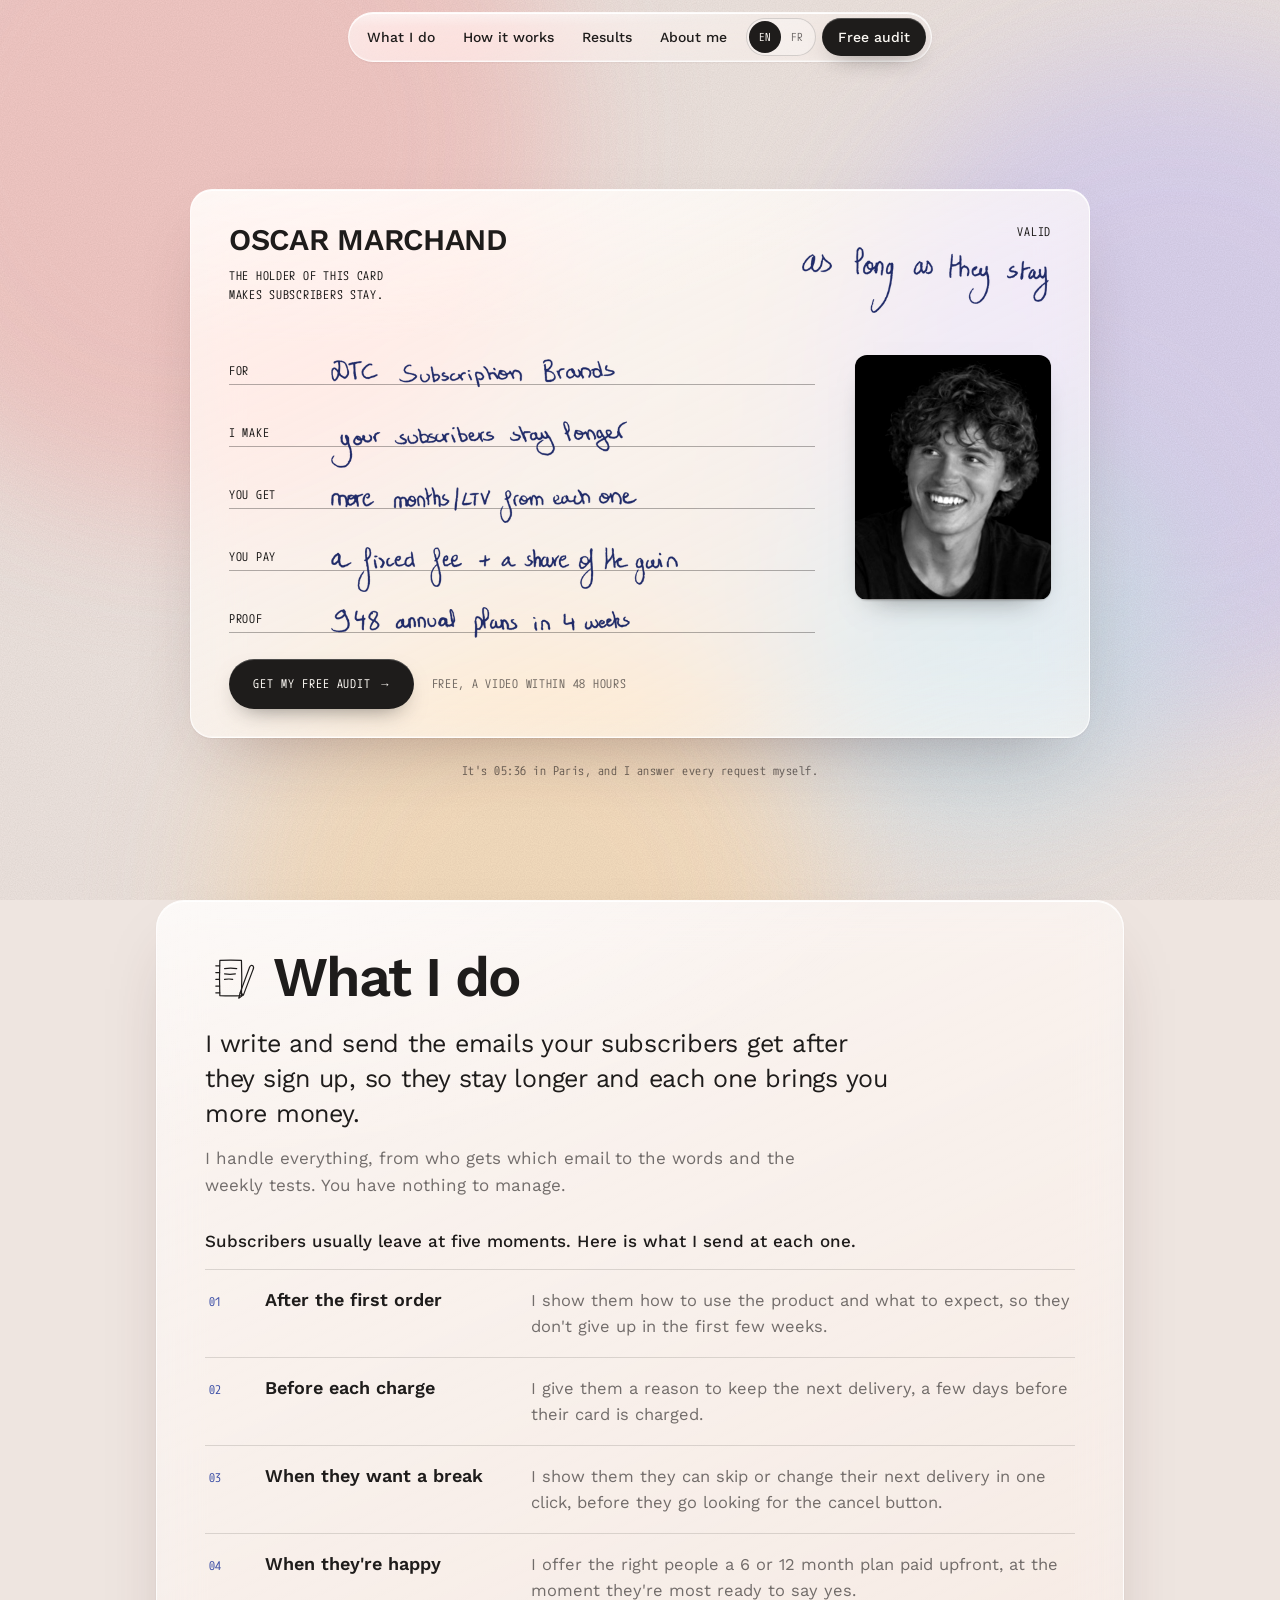
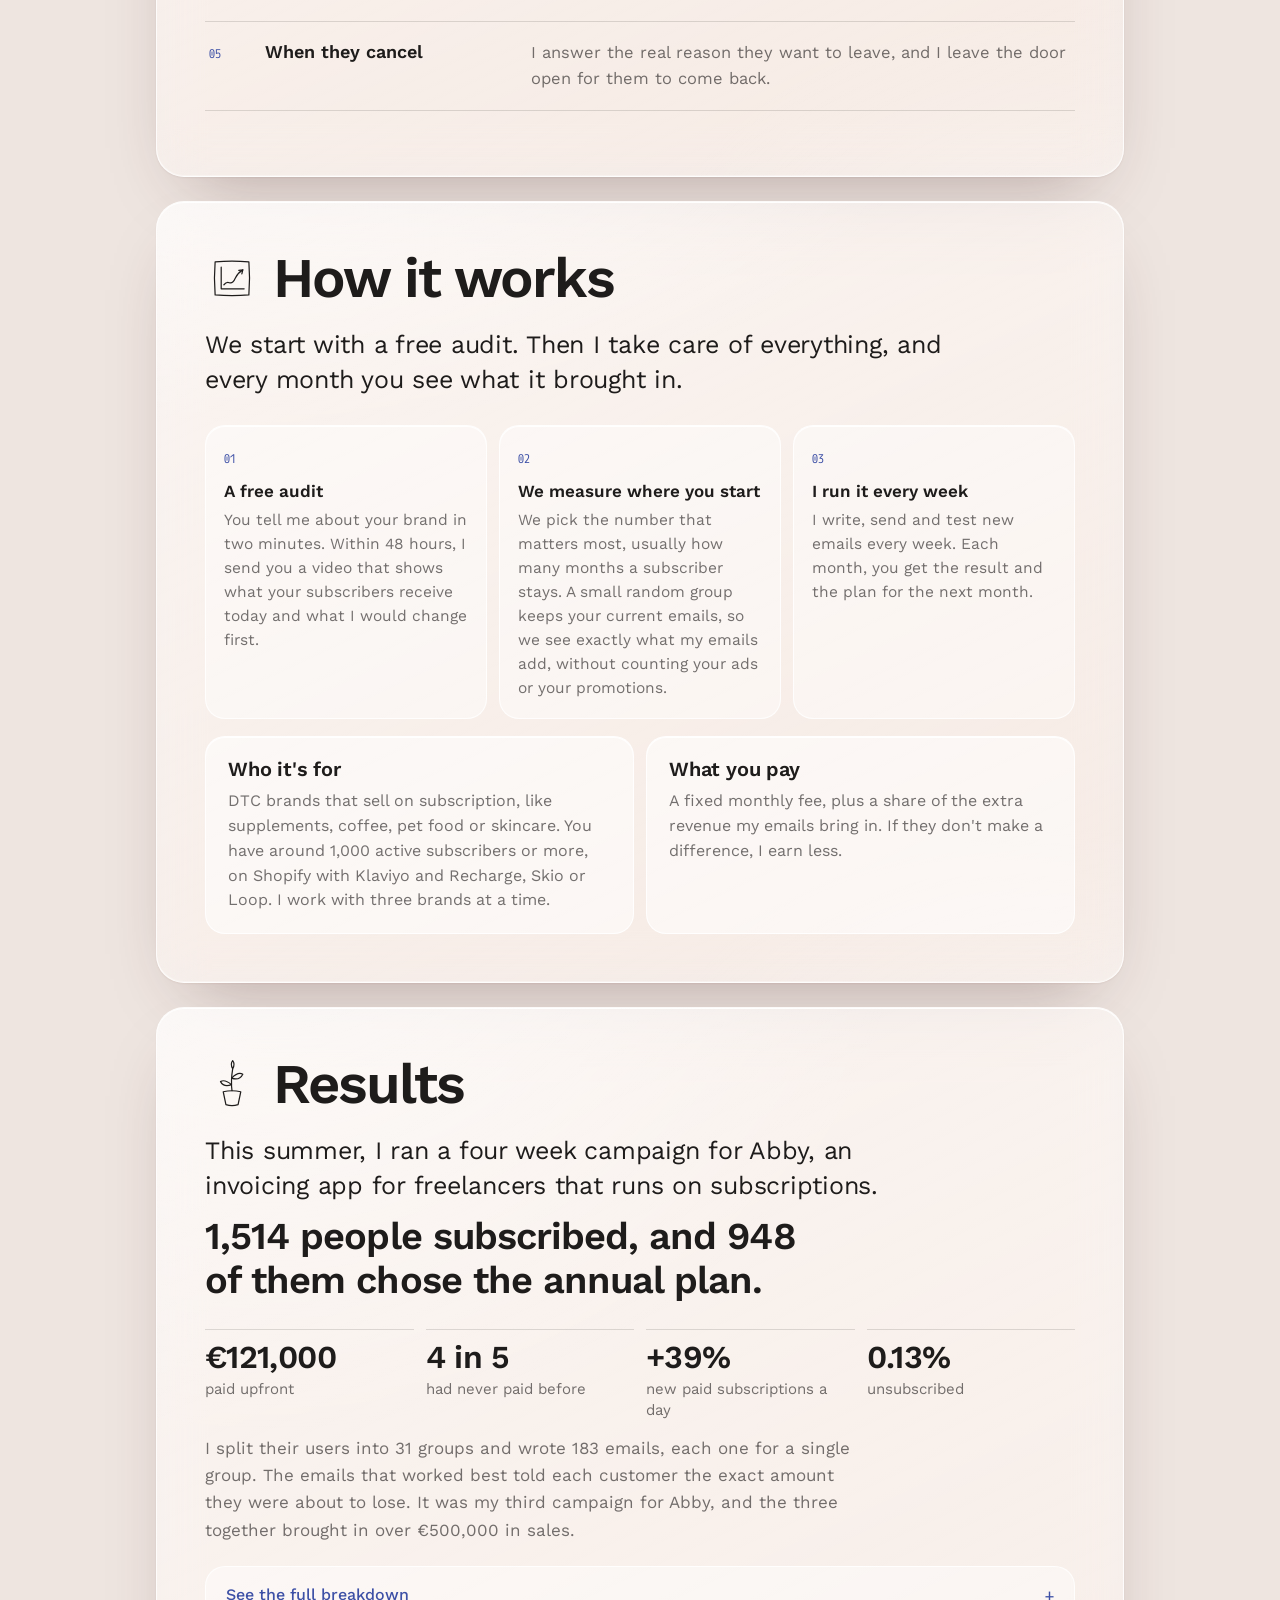
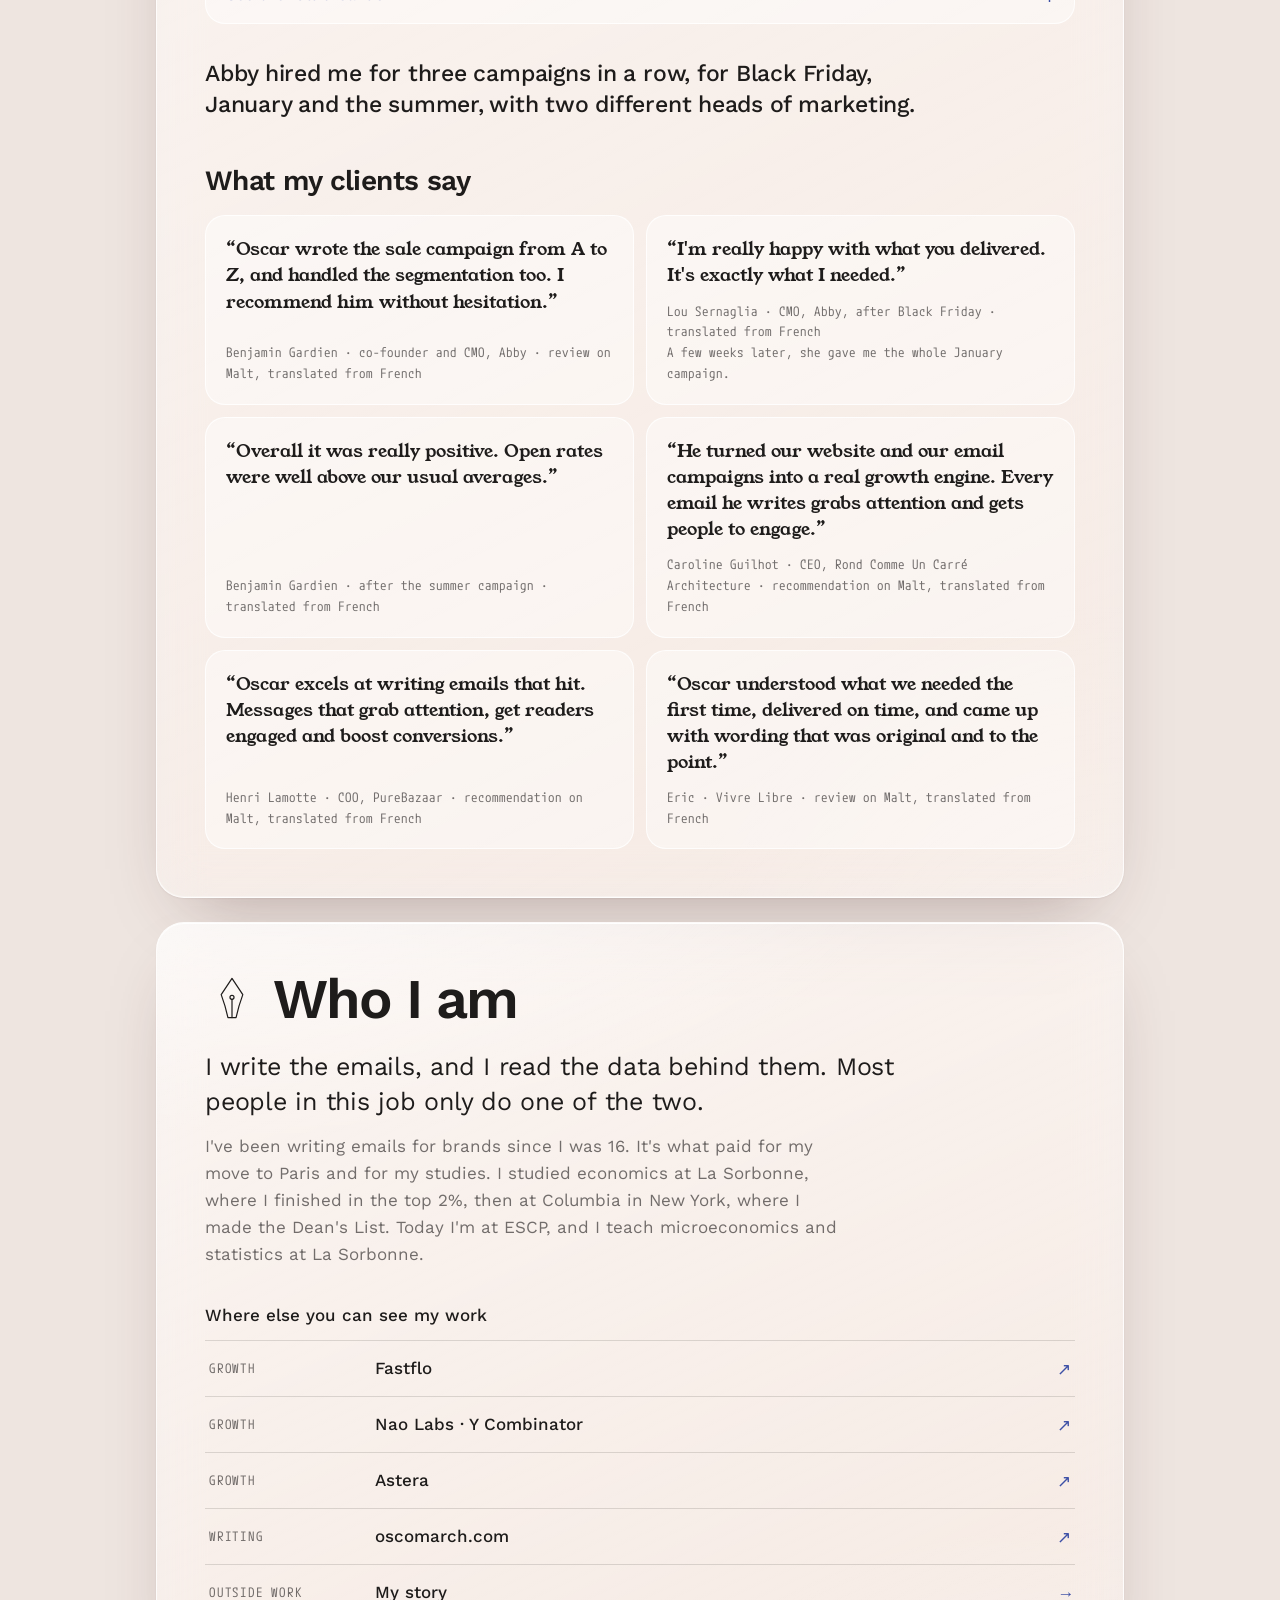
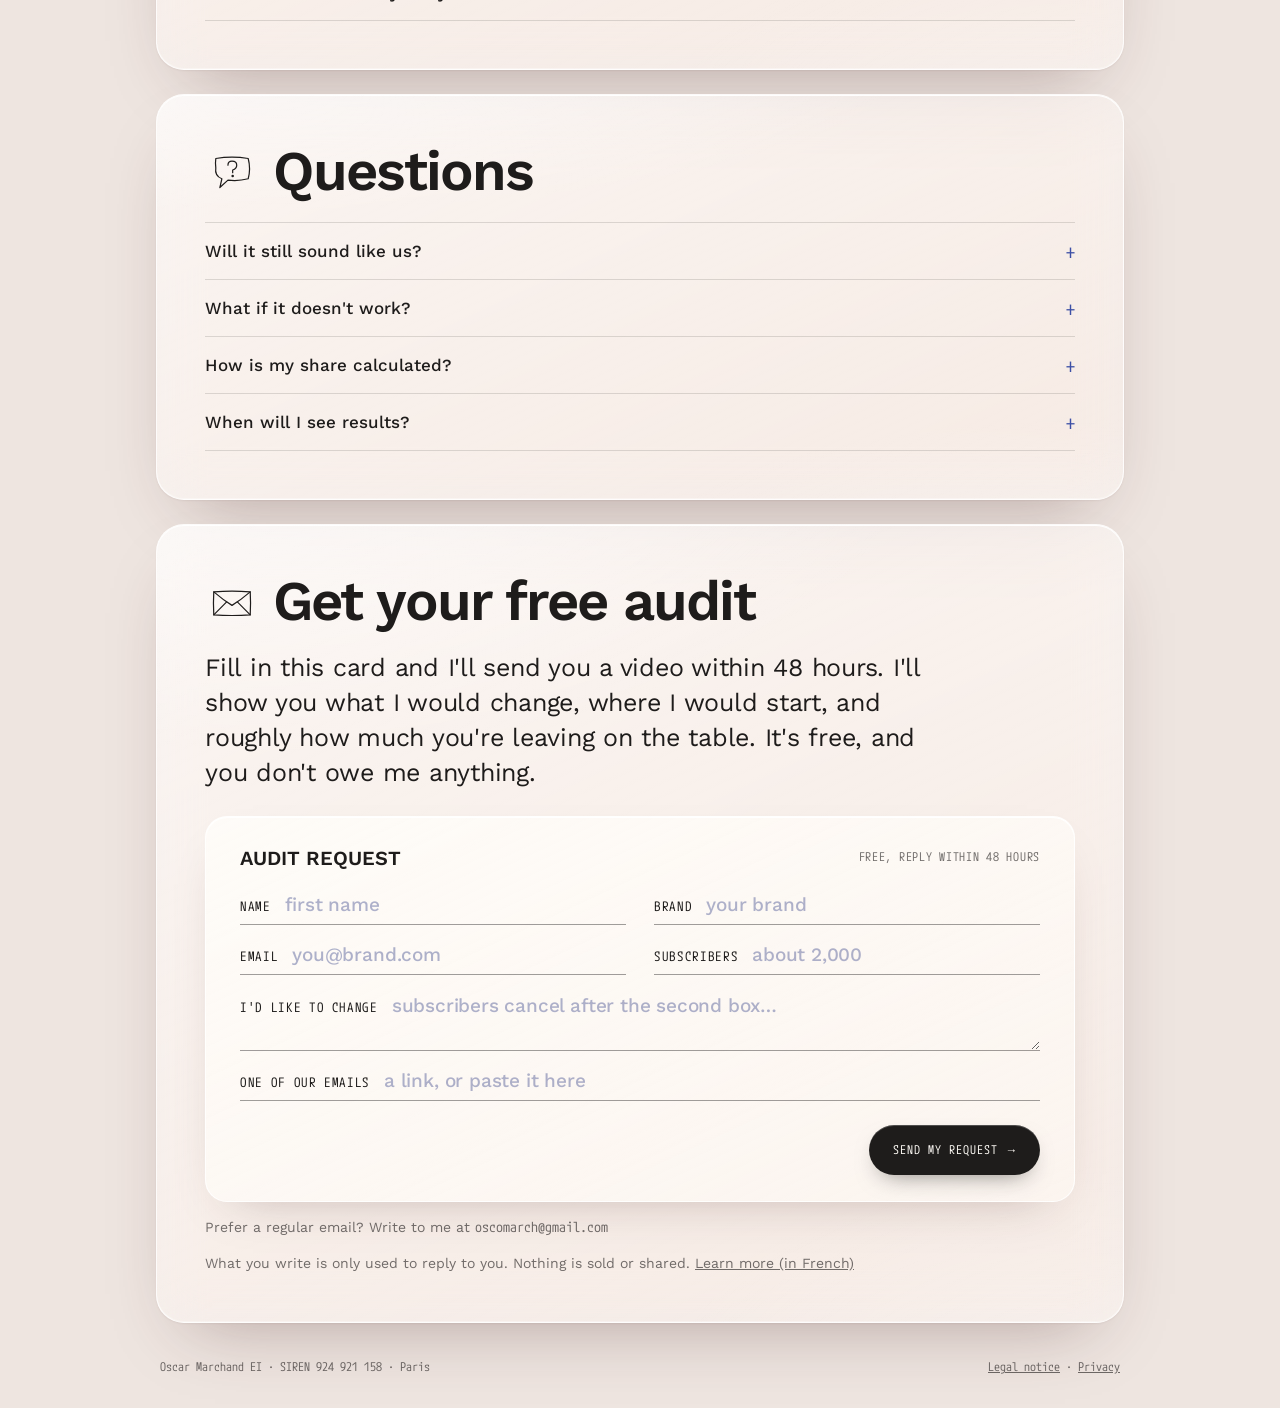
==== commit f66a7d2a: "Ton écriture sur la carte, barre compacte sans logo, titres de section bien visibles, textes réécrit" ====
--- a/index.html
+++ b/index.html
@@ -4,7 +4,7 @@
 <meta charset="utf-8">
 <meta name="viewport" content="width=device-width, initial-scale=1, viewport-fit=cover">
 <title>Oscar Marchand · Retention for DTC subscription brands</title>
-<meta name="description" content="Retention for DTC subscription brands. I make your subscribers stay longer, and part of my pay comes from the extra months they stay.">
+<meta name="description" content="Retention for DTC subscription brands. I make your subscribers stay longer, and part of my pay comes from the extra revenue they bring.">
 <meta property="og:title" content="Oscar Marchand · Retention for DTC subscription brands">
 <meta property="og:description" content="Retention for DTC subscription brands. I make your subscribers stay longer.">
 <meta property="og:image" content="https://clients.oscomarch.com/oscar.jpg">
@@ -12,7 +12,6 @@
 <meta name="theme-color" content="#EEE5E0">
 <link rel="alternate" hreflang="en" href="https://clients.oscomarch.com/">
 <link rel="alternate" hreflang="fr" href="https://clients.oscomarch.com/fr">
-<link rel="preload" href="fonts/caveat-latin-500-normal.woff2" as="font" type="font/woff2" crossorigin>
 <link rel="preload" href="fonts/work-sans-latin-600-normal.woff2" as="font" type="font/woff2" crossorigin>
 <link rel="stylesheet" href="fonts/fonts.css">
 <style>
@@ -20,8 +19,8 @@
    IDEA     la carte de membre : tout ce qui compte tient sur une carte
    PICTURE  la carte elle-même, avec la photo et le tampon
    COLOUR   fond chair et lilas qui bouge doucement, verre clair, encre, stylo bleu
-   TYPE     Work Sans pour dire, M PLUS 1 Code pour les étiquettes, Caveat pour l'écrit à la main
-   LAYOUT   une carte au centre, puis des panneaux de verre, un menu en verre */
+   TYPE     Work Sans pour dire, M PLUS 1 Code pour les étiquettes, l'écriture d'Oscar en images sur la carte
+   LAYOUT   une carte au centre, puis des panneaux de verre aux titres bien visibles, une petite barre en verre */
 :root{
   --fond:#EEE5E0;
   --encre:#1E1C1B;
@@ -31,7 +30,6 @@
   --fil:#3D50A6;
   --sans:'Work Sans',system-ui,-apple-system,'Segoe UI',sans-serif;
   --mono:'M PLUS 1 Code',ui-monospace,Menlo,Consolas,monospace;
-  --main:'Caveat','Bradley Hand','Segoe Print',cursive;
   --serif:'Young Serif',Georgia,serif;
   color-scheme:light;
 }
@@ -68,10 +66,17 @@
 .verre > *{position:relative}
 @supports not ((backdrop-filter:blur(1px)) or (-webkit-backdrop-filter:blur(1px))){.verre{background:rgba(255,252,248,.92)}}
 
-/* Barre du haut */
-.barre{position:fixed;top:max(12px,env(safe-area-inset-top));left:50%;transform:translateX(-50%);z-index:30;width:min(1040px,calc(100% - 24px));
-  display:flex;align-items:center;gap:10px;padding:8px 8px 8px 22px;border-radius:999px}
-.logo{font-family:var(--serif);font-size:24px;color:var(--fil);text-decoration:none;transform:rotate(-4deg);display:inline-block;margin-right:auto;min-height:44px;line-height:44px}
+/* Barre du haut : une petite pilule de verre, sans logo */
+.barre{position:fixed;top:max(12px,env(safe-area-inset-top));left:50%;transform:translateX(-50%);z-index:30;width:max-content;max-width:calc(100% - 24px);
+  display:flex;align-items:center;gap:2px;padding:5px;border-radius:999px}
+.barre .lien{display:inline-flex;align-items:center;min-height:38px;padding:0 13px;border-radius:999px;font:500 14px/1 var(--sans);text-decoration:none;color:var(--encre);white-space:nowrap;transition:background .2s ease}
+.barre .lien:hover{background:rgba(255,255,255,.65)}
+.barre .langues{margin:0 4px;padding:2px}
+.barre .langues a{min-width:32px;min-height:32px;font-size:11px}
+.barre .petit-cta{min-height:38px;padding:0 16px;font:500 14px/1 var(--sans);letter-spacing:0;text-transform:none}
+.barre #ouvrir{display:none;min-height:38px;padding:0 16px;font:500 14px/1 var(--sans);letter-spacing:0;text-transform:none}
+@media (max-width:820px){.barre .lien{display:none}.barre #ouvrir{display:inline-flex}}
+.nom-menu{font:600 15px var(--sans)}
 .pill{display:inline-flex;align-items:center;justify-content:center;gap:8px;min-height:44px;padding:0 18px;border-radius:999px;font:12px/1 var(--mono);letter-spacing:.06em;text-transform:uppercase;text-decoration:none;color:var(--encre);border:1px solid rgba(30,28,27,.16);background:rgba(255,255,255,.35);cursor:pointer;transition:background .2s ease,transform .2s ease}
 .pill:hover{background:rgba(255,255,255,.7)}
 .langues{display:inline-flex;padding:3px;border-radius:999px;border:1px solid rgba(30,28,27,.16);background:rgba(255,255,255,.3)}
@@ -81,7 +86,6 @@
   box-shadow:inset 0 1px 0 rgba(255,255,255,.22),0 10px 24px -12px rgba(30,28,27,.6);transition:transform .2s ease,box-shadow .2s ease}
 .cta:hover{transform:translateY(-1px);box-shadow:inset 0 1px 0 rgba(255,255,255,.22),0 14px 28px -12px rgba(30,28,27,.65)}
 .cta .fl{transition:transform .2s ease}.cta:hover .fl{transform:translateX(3px)}
-@media (max-width:560px){.barre .audit-haut{display:none}.barre{padding-left:18px}}
 
 /* Le menu */
 .menu{position:fixed;top:max(12px,env(safe-area-inset-top));left:50%;transform:translateX(-50%) translateY(-8px);z-index:40;width:min(1040px,calc(100% - 24px));max-height:calc(100svh - 24px);overflow:auto;
@@ -107,53 +111,64 @@
 .carte-haut{display:flex;justify-content:space-between;align-items:flex-start;gap:24px}
 .nom{margin:0;font:600 clamp(24px,2.6vw,30px)/1.05 var(--sans);letter-spacing:-.01em;text-transform:uppercase}
 .titulaire{margin-top:12px;font:12px/1.55 var(--mono);letter-spacing:.06em;text-transform:uppercase}
-.valide{font:12px var(--mono);letter-spacing:.06em;text-transform:uppercase;text-align:right;line-height:1.3}
-.valide b{display:block;font:500 25px/1.1 var(--main);letter-spacing:0;text-transform:none;color:var(--stylo);margin-top:2px}
-.corps{display:grid;grid-template-columns:minmax(0,1fr) 196px;gap:40px;align-items:center;margin-top:20px}
-.champs{margin:0;display:flex;flex-direction:column;gap:6px}
-.champs div{display:flex;align-items:baseline;gap:14px;border-bottom:1px solid rgba(30,28,27,.42);padding:8px 0 1px}
-.champs dt{flex:none;width:86px;font:12px var(--mono);letter-spacing:.06em;text-transform:uppercase}
-.champs dd{margin:0;font:500 clamp(23px,2.5vw,29px)/1.15 var(--main);color:var(--stylo)}
-.photo{position:relative;margin:0;padding:12px;aspect-ratio:4/5}
-.photo img{width:100%;height:100%;object-fit:cover;object-position:50% 35%;display:block;filter:grayscale(1) contrast(1.08) brightness(1.04);border-radius:2px;box-shadow:0 1px 2px rgba(0,0,0,.18)}
-.photo span{position:absolute;width:18px;height:18px;border:2px solid var(--encre)}
-.photo .c1{top:0;left:0;border-right:0;border-bottom:0}.photo .c2{top:0;right:0;border-left:0;border-bottom:0}
-.photo .c3{bottom:0;left:0;border-right:0;border-top:0}.photo .c4{bottom:0;right:0;border-left:0;border-top:0}
-.carte-bas{display:flex;justify-content:space-between;align-items:center;gap:16px;flex-wrap:wrap;margin-top:24px}
-.idno{font:600 13px var(--sans);letter-spacing:.02em}
-.idno span{font-weight:400;color:var(--doux)}
+.carte{--k:.64}
+.valide{margin:0;font:12px var(--mono);letter-spacing:.06em;text-transform:uppercase;text-align:right;line-height:1.3}
+.valide span{display:block}
+.valide img.main{margin:6px 0 calc(var(--d) * var(--k) * -1px) auto}
+.valide b{display:block;margin-top:4px;font:500 21px/1.2 var(--sans);letter-spacing:-.01em;text-transform:none;color:var(--stylo)}
+img.main{display:block;width:calc(var(--w) * var(--k) * 1px);max-width:100%;height:auto;user-select:none;-webkit-user-drag:none}
+.corps{display:grid;grid-template-columns:minmax(0,1fr) 196px;gap:40px;align-items:center;margin-top:18px}
+.champs{margin:0;display:flex;flex-direction:column;gap:0}
+.champs div{display:grid;grid-template-columns:86px minmax(0,1fr);align-items:end;column-gap:14px;border-bottom:1px solid rgba(30,28,27,.34);height:62px;padding:0 0 5px}
+.champs dt{font:12px var(--mono);letter-spacing:.06em;text-transform:uppercase;padding-bottom:1px}
+.champs dd{margin:0;font:500 clamp(18px,1.9vw,21px)/1.25 var(--sans);letter-spacing:-.01em;color:var(--stylo)}
+.champs dd img.main{margin-bottom:calc(var(--d) * var(--k) * -1px - 3px)}
+.photo{position:relative;margin:0;aspect-ratio:4/5}
+.photo img{width:100%;height:100%;object-fit:cover;object-position:50% 35%;display:block;filter:grayscale(1) contrast(1.08) brightness(1.04);border-radius:12px;box-shadow:0 1px 2px rgba(0,0,0,.14),0 14px 30px -18px rgba(40,20,20,.5)}
+.carte-bas{display:flex;align-items:center;gap:14px 18px;flex-wrap:wrap;margin-top:26px}
+.carte-bas .mono{color:var(--doux)}
 .tampon{position:absolute;right:-56px;bottom:64px;width:150px;height:150px;transform:rotate(-14deg);color:#5B3A4A;opacity:.62;mix-blend-mode:multiply;pointer-events:none}
 .tampon text{font-family:var(--mono);font-size:13.5px;letter-spacing:2.4px;fill:currentColor}
 .tampon .m{font-family:var(--serif);font-size:38px;letter-spacing:0}
 .sous-carte{text-align:center;font:12px/1.8 var(--mono);letter-spacing:.04em;color:var(--doux)}
-@media (max-width:1040px){.carte .tampon{right:-18px}}
 @media (max-width:700px){
-  .carte{padding:22px 18px 22px;display:grid;grid-template-columns:minmax(0,1fr) 104px;column-gap:14px}
-  .carte-haut{grid-column:1;grid-row:1;flex-direction:column;gap:10px}
+  .carte{--k:.52;padding:22px 18px 22px;display:grid;grid-template-columns:minmax(0,1fr) 96px;column-gap:14px}
+  .carte-haut{grid-column:1;grid-row:1;flex-direction:column;gap:12px}
   .valide{text-align:left}
+  .valide img.main{margin-left:0}
   .corps{display:contents}
-  .photo{grid-column:2;grid-row:1;align-self:start;width:104px;padding:8px}
-  .photo span{width:13px;height:13px}
-  .champs{grid-column:1 / -1;grid-row:2;margin-top:12px}
+  .photo{grid-column:2;grid-row:1;align-self:start;width:96px}
+  .photo img{border-radius:9px}
+  .champs{grid-column:1 / -1;grid-row:2;margin-top:6px}
   .carte-bas{grid-column:1 / -1;grid-row:3}
-  .champs div{flex-direction:column;gap:0;padding-top:10px}
-  .champs dt{width:auto;font-size:11px}
-  .carte-bas{flex-direction:column;align-items:stretch}
+  .champs div{grid-template-columns:1fr;row-gap:8px;height:auto;padding-top:22px}
+  .valide img.main{margin-bottom:0}
+  .champs dt{font-size:11px}
+  .carte-bas{flex-direction:column;align-items:stretch;text-align:center}
   .carte-bas .cta{width:100%}
-  .carte .tampon{width:92px;height:92px;right:-4px;top:150px;bottom:auto}
 }
 
 /* Les panneaux */
 main{width:min(1000px,100%);margin:0 auto;padding:0 16px 24px;display:flex;flex-direction:column;gap:24px}
 .panneau{padding:clamp(24px,4.4vw,48px)}
-.ent{display:flex;align-items:center;gap:12px}
-.ent svg{width:38px;height:38px;flex:none}
-.ent h2{margin:0;font:12px var(--mono);letter-spacing:.08em;text-transform:uppercase;color:var(--doux);font-weight:400}
+.ent{display:flex;align-items:center;gap:14px}
+.ent svg{width:clamp(40px,5vw,54px);height:clamp(40px,5vw,54px);flex:none}
+.ent h2{margin:0;font:600 clamp(34px,5vw,56px)/1.02 var(--sans);letter-spacing:-.035em}
 .dessin{fill:none;stroke:currentColor;stroke-width:1.8;stroke-linecap:round;stroke-linejoin:round}
-.enonce{margin:18px 0 0;font:500 clamp(26px,3.5vw,40px)/1.12 var(--sans);letter-spacing:-.02em;text-wrap:balance}
-.intro{margin-top:16px;max-width:38em;color:var(--doux)}
+.lead{margin:20px 0 0;max-width:30em;font:400 clamp(20px,2.3vw,25px)/1.4 var(--sans);letter-spacing:-.01em;text-wrap:pretty}
+.intro{margin-top:14px;max-width:38em;color:var(--doux)}
+.guide{margin-top:30px;font:500 17px/1.5 var(--sans)}
+.guide + .tuiles{margin-top:14px}
+.infos{display:grid;grid-template-columns:repeat(2,minmax(0,1fr));gap:12px;margin-top:12px}
+.info{border-radius:20px;padding:20px 22px;background:rgba(255,255,255,.55);border:1px solid rgba(255,255,255,.85);box-shadow:inset 0 1px 0 rgba(255,255,255,.9)}
+.info h3{margin:0 0 8px;font:600 20px/1.2 var(--sans);letter-spacing:-.01em}
+.info p{font-size:16px;line-height:1.55;color:var(--doux)}
+.sous-titre{margin:44px 0 0;font:600 clamp(22px,2.4vw,28px)/1.2 var(--sans);letter-spacing:-.02em}
 .tuiles{display:grid;gap:12px;margin-top:28px}
-.t5{grid-template-columns:repeat(5,minmax(0,1fr))}
+.t5{grid-template-columns:1fr;gap:0;border-top:1px solid var(--trait)}
+.t5 .tuile{display:grid;grid-template-columns:40px 250px minmax(0,1fr);align-items:baseline;column-gap:16px;padding:18px 4px;background:none;border:0;border-bottom:1px solid var(--trait);border-radius:0;box-shadow:none}
+.t5 .tuile h3{margin:0;font-size:18px}
+.t5 .tuile p{font-size:16.5px}
 .t3{grid-template-columns:repeat(3,minmax(0,1fr))}
 .t2{grid-template-columns:repeat(2,minmax(0,1fr))}
 .tuile{border-radius:20px;padding:18px;background:rgba(255,255,255,.42);border:1px solid rgba(255,255,255,.8);box-shadow:inset 0 1px 0 rgba(255,255,255,.9)}
@@ -162,38 +177,39 @@
 .tuile p{font-size:15.5px;line-height:1.55;color:var(--doux)}
 .note{margin-top:22px;padding-top:18px;border-top:1px solid var(--trait);display:grid;grid-template-columns:120px minmax(0,1fr);gap:16px;font-size:16px}
 .note .mono{padding-top:4px;color:var(--fil)}
-@media (max-width:900px){.t5{grid-template-columns:repeat(2,minmax(0,1fr))}}
-@media (max-width:640px){.t5,.t3,.t2{grid-template-columns:1fr}.note{grid-template-columns:1fr;gap:6px}}
+@media (max-width:760px){.t5 .tuile{grid-template-columns:32px minmax(0,1fr);row-gap:6px}.t5 .tuile p{grid-column:2}}
+@media (max-width:640px){.t3,.t2,.infos{grid-template-columns:1fr}.note{grid-template-columns:1fr;gap:6px}}
 
 /* Preuves */
-.kicker{margin-top:18px}
+.chiffre-cle{margin:12px 0 0;font:600 clamp(26px,3.4vw,38px)/1.15 var(--sans);letter-spacing:-.025em;text-wrap:balance}
 .stats{display:grid;grid-template-columns:repeat(4,minmax(0,1fr));gap:12px;margin-top:26px}
 .stats div{border-top:1px solid var(--trait);padding-top:10px}
 .stats b{display:block;font:600 clamp(24px,2.8vw,32px)/1.1 var(--sans);letter-spacing:-.02em;white-space:nowrap}
-.stats span{font:12px/1.4 var(--mono);color:var(--doux)}
+.stats span{display:block;margin-top:4px;font:15px/1.4 var(--sans);color:var(--doux)}
 @media (max-width:640px){.stats{grid-template-columns:repeat(2,minmax(0,1fr))}}
 details.detail{margin-top:22px;border-radius:20px;padding:0 20px;background:rgba(255,255,255,.42);border:1px solid rgba(255,255,255,.8)}
-details.detail summary{font:12px var(--mono);letter-spacing:.06em;text-transform:uppercase;color:var(--fil)}
+details.detail summary{font:500 16px var(--sans);color:var(--fil)}
 details.detail[open]{padding-bottom:20px}
 details.detail p{margin:0 0 14px;font-size:16px}
 details.detail h3{margin:22px 0 8px;font:12px var(--mono);letter-spacing:.06em;text-transform:uppercase;color:var(--doux);font-weight:400}
 .chiffres{display:grid;grid-template-columns:repeat(2,minmax(0,1fr));gap:10px}
 .chiffres div{border-top:1px solid var(--trait);padding-top:8px}
 .chiffres b{display:block;font:600 20px/1.3 var(--sans)}
-.chiffres span{font:12px var(--mono);color:var(--doux)}
+.chiffres span{font:14px/1.4 var(--sans);color:var(--doux)}
 .objet{font-family:var(--serif)}
 .suite{margin-top:34px;font:500 clamp(19px,2vw,23px)/1.35 var(--sans);letter-spacing:-.01em;text-wrap:balance}
 .avis{display:grid;grid-template-columns:repeat(2,minmax(0,1fr));gap:12px;margin-top:18px}
 figure.citation{margin:0;padding:20px;border-radius:20px;background:rgba(255,255,255,.42);border:1px solid rgba(255,255,255,.8);display:flex;flex-direction:column;gap:12px;justify-content:space-between}
 .citation blockquote{margin:0;font:18px/1.45 var(--serif)}
-.citation figcaption{font:12px/1.6 var(--mono);color:var(--doux)}
+.citation figcaption{font:13px/1.6 var(--mono);color:var(--doux)}
 @media (max-width:640px){.avis{grid-template-columns:1fr}}
 
 /* Qui est derrière */
-.liens{list-style:none;margin:26px 0 0;padding:0;border-top:1px solid var(--trait)}
+.liens-h{margin:34px 0 0;font:500 17px/1.5 var(--sans)}
+.liens{list-style:none;margin:12px 0 0;padding:0;border-top:1px solid var(--trait)}
 .liens a{display:grid;grid-template-columns:150px minmax(0,1fr) auto;align-items:center;gap:16px;min-height:56px;padding:10px 4px;border-bottom:1px solid var(--trait);text-decoration:none;transition:background .2s ease,padding .2s ease}
 .liens a:hover{background:rgba(255,255,255,.35);padding-left:12px}
-.liens .mono{color:var(--doux)}
+.liens .mono{color:var(--doux);font-size:13px}
 .liens b{font-weight:500}
 .liens .fl{font-family:var(--mono);color:var(--fil)}
 @media (max-width:560px){.liens a{grid-template-columns:minmax(0,1fr) auto}.liens .mono{grid-column:1 / -1;margin-bottom:-12px}}
@@ -210,16 +226,16 @@
 
 /* La demande d'audit, en carte */
 .demande{margin-top:26px;padding:30px 34px 26px;border-radius:22px;background:linear-gradient(155deg,rgba(255,253,249,.85),rgba(255,251,246,.55));border:1px solid rgba(255,255,255,.85);box-shadow:inset 0 1px 0 #fff,0 20px 50px -30px rgba(70,35,35,.35);position:relative;overflow:hidden}
-.demande-tete{display:flex;justify-content:space-between;gap:16px;flex-wrap:wrap;padding-bottom:6px;padding-right:110px}
+.demande-tete{display:flex;justify-content:space-between;gap:16px;flex-wrap:wrap;padding-bottom:6px}
 .demande-tete b{font:600 20px/1.1 var(--sans);text-transform:uppercase}
 .lignes{display:grid;grid-template-columns:repeat(2,minmax(0,1fr));column-gap:28px}
 .ligne{display:flex;align-items:baseline;gap:12px;border-bottom:1px solid rgba(30,28,27,.42);padding-top:14px}
 .ligne.large{grid-column:1 / -1}
-.ligne label{flex:none;font:12px var(--mono);letter-spacing:.06em;text-transform:uppercase}
-.ligne input,.ligne textarea{flex:1;width:100%;border:0;background:transparent;font:500 25px/1.2 var(--main);color:var(--stylo);padding:2px 2px 4px;border-radius:4px}
-.ligne textarea{resize:vertical;min-height:2.6em;line-height:1.25}
+.ligne label{flex:none;font:13px var(--mono);letter-spacing:.05em;text-transform:uppercase}
+.ligne input,.ligne textarea{flex:1;width:100%;border:0;background:transparent;font:500 19px/1.3 var(--sans);letter-spacing:-.01em;color:var(--stylo);padding:4px 2px 6px;border-radius:4px}
+.ligne textarea{resize:vertical;min-height:3em;line-height:1.35}
 .ligne input::placeholder,.ligne textarea::placeholder{color:rgba(42,54,129,.38)}
-.demande-bas{display:flex;justify-content:space-between;align-items:center;gap:16px;flex-wrap:wrap;margin-top:24px}
+.demande-bas{display:flex;justify-content:flex-end;align-items:center;gap:16px;flex-wrap:wrap;margin-top:24px}
 .demande .tampon{right:-18px;bottom:auto;top:-22px;width:120px;height:120px}
 .pot{position:absolute;left:-5000px;width:1px;height:1px;overflow:hidden}
 .erreur{margin-top:14px;font-size:15px}
@@ -228,7 +244,7 @@
 .envoi .grand{font:500 26px/1.2 var(--sans)}
 .petit{font-size:14px;color:var(--doux);margin-top:14px}
 .direct{font-family:var(--mono);user-select:all}
-@media (max-width:640px){.demande{padding:22px 18px}.lignes{grid-template-columns:1fr}.ligne{flex-direction:column;gap:0}.demande-bas .cta{width:100%}.demande .tampon{width:84px;height:84px;right:-10px;top:-12px}.demande-tete{padding-right:64px}}
+@media (max-width:640px){.demande{padding:22px 18px}.lignes{grid-template-columns:1fr}.ligne{flex-direction:column;gap:0}.demande-bas .cta{width:100%}.demande .tampon{width:84px;height:84px;right:-10px;top:-12px}}
 
 footer{width:min(1000px,100%);margin:0 auto;padding:12px 20px 34px;display:flex;flex-wrap:wrap;justify-content:space-between;gap:8px 24px;font:12px var(--mono);color:var(--doux)}
 
@@ -249,62 +265,61 @@
 <div class="grain" aria-hidden="true"></div>
 
 <header class="barre verre">
-<a href="#haut" class="logo">oscar.</a>
-<a href="#lettre" class="pill audit-haut">Free audit</a>
+<nav aria-label="Sections" style="display:contents"><a class="lien" href="#offre">What I do</a><a class="lien" href="#comment">How it works</a><a class="lien" href="#resultats">Results</a><a class="lien" href="#moi">About me</a></nav>
 <nav class="langues" aria-label="Language"><a href="./" aria-current="true" lang="en" hreflang="en">EN</a><a href="fr" lang="fr" hreflang="fr" title="Français">FR</a></nav>
 <button class="pill" id="ouvrir" aria-expanded="false" aria-controls="menu">Menu</button>
+<a href="#lettre" class="cta petit-cta">Free audit</a>
 </header>
 
 <div class="voile" id="voile"></div>
 <nav class="menu verre" id="menu" aria-label="Menu">
-<div class="menu-tete"><a href="#haut" class="logo">oscar.</a><button class="fermer" id="fermer" aria-label="Close menu">×</button></div>
-<div class="menu-corps"><div><h3>The offer</h3><ul><li><a href="#offre">What I do</a></li><li><a href="#comment">How it works</a></li><li><a href="#pourqui">Who it's for</a></li></ul></div><div><h3>Proof</h3><ul><li><a href="#resultats">Abby, this summer</a></li><li><a href="#avis">Reviews</a></li></ul></div><div><h3>About</h3><ul><li><a href="#moi">Who's behind it</a></li><li><a href="about">My story</a></li><li><a href="https://oscomarch.com" target="_blank" rel="noopener">oscomarch.com</a></li></ul></div><div><h3>Contact</h3><ul><li><a href="mailto:oscomarch@gmail.com">Email</a></li><li><a href="#lettre">Free audit</a></li></ul></div><div class="menu-cta"><a href="#lettre" class="cta">Get my free audit <span class="fl" aria-hidden="true">→</span></a></div></div>
+<div class="menu-tete"><span class="nom-menu">Oscar Marchand</span><button class="fermer" id="fermer" aria-label="Close menu">×</button></div>
+<div class="menu-corps"><div><h3>The offer</h3><ul><li><a href="#offre">What I do</a></li><li><a href="#comment">How it works</a></li><li><a href="#pourqui">Who it's for</a></li><li><a href="#prix">What you pay</a></li></ul></div><div><h3>Proof</h3><ul><li><a href="#resultats">Results</a></li><li><a href="#avis">Reviews</a></li></ul></div><div><h3>About</h3><ul><li><a href="#moi">Who I am</a></li><li><a href="about">My story</a></li><li><a href="https://oscomarch.com" target="_blank" rel="noopener">oscomarch.com</a></li></ul></div><div><h3>Contact</h3><ul><li><a href="mailto:oscomarch@gmail.com">Email</a></li><li><a href="#lettre">Free audit</a></li></ul></div><div class="menu-cta"><a href="#lettre" class="cta">Get my free audit <span class="fl" aria-hidden="true">→</span></a></div></div>
 <div class="menu-pied"><span class="mono doux">© 2026 · Oscar Marchand EI · Paris</span><svg viewBox="0 0 80 80" aria-hidden="true"><g class="dessin"><path d="M13 25 Q40 23 67 25 Q68 42 67 59 Q40 61 13 59 Q12 42 13 25 Z"/><path d="M13 25 Q27 37 40 45 Q53 37 67 25"/><path d="M13 59 L32.1 39.8 M67 59 L47.9 39.8"/></g></svg></div>
 </nav>
 
 <section class="hero" id="haut">
-<h1 class="sr">Oscar Marchand. Retention for DTC subscription brands. I make your subscribers stay longer.</h1>
+<h1 class="sr">Oscar Marchand, retention for DTC subscription brands. I make your subscribers stay longer.</h1>
 <article class="carte verre" id="carte">
 <div class="carte-haut">
 <div><p class="nom">Oscar Marchand</p><p class="titulaire">The holder of this card<br>makes subscribers stay.</p></div>
-<p class="valide">Valid:<b>as long as they stay</b></p>
+<p class="valide"><span>Valid</span><img class="main" src="ecriture/stay.png" alt="as long as they stay" width="392" height="108" style="--w:392;--d:57"></p>
 </div>
 <div class="corps">
-<dl class="champs"><div><dt>For</dt><dd>DTC subscription brands</dd></div><div><dt>I make</dt><dd>your subscribers stay longer</dd></div><div><dt>You get</dt><dd>more months from each one</dd></div><div><dt>You pay</dt><dd>a fixed fee + a share of the gain</dd></div><div><dt>Proof</dt><dd>948 annual plans in 4 weeks</dd></div></dl>
-<figure class="photo"><img src="oscar.jpg" alt="Oscar Marchand, photo booth style portrait" width="400" height="400"><span class="c1"></span><span class="c2"></span><span class="c3"></span><span class="c4"></span></figure>
+<dl class="champs"><div><dt>For</dt><dd><img class="main" src="ecriture/brands.png" alt="DTC subscription brands" width="450" height="50" style="--w:450;--d:12"></dd></div><div><dt>I make</dt><dd><img class="main" src="ecriture/longer.png" alt="your subscribers stay longer" width="468" height="84" style="--w:468;--d:41"></dd></div><div><dt>You get</dt><dd><img class="main" src="ecriture/ltv.png" alt="more months and more LTV from each one" width="484" height="62" style="--w:484;--d:30"></dd></div><div><dt>You pay</dt><dd><img class="main" src="ecriture/fee.png" alt="a fixed fee + a share of the gain" width="549" height="78" style="--w:549;--d:42"></dd></div><div><dt>Proof</dt><dd><img class="main" src="ecriture/proof.png" alt="948 annual plans in 4 weeks" width="474" height="57" style="--w:474;--d:18"></dd></div></dl>
+<figure class="photo"><img src="oscar.jpg" alt="Oscar Marchand" width="400" height="400"></figure>
 </div>
-<div class="carte-bas"><p class="idno">ID No. 001<span> · 3 brands at a time · Paris</span></p><a href="#lettre" class="cta">Get my free audit <span class="fl" aria-hidden="true">→</span></a></div>
-<svg class="tampon" viewBox="0 0 200 200" aria-hidden="true"><defs><path id="rond" d="M100,100 m-74,0 a74,74 0 1,1 148,0 a74,74 0 1,1 -148,0"/></defs><g fill="none" stroke="currentColor"><path d="M100 8 L165 35 L192 100 L165 165 L100 192 L35 165 L8 100 L35 35 Z" stroke-width="2.4"/><circle cx="100" cy="100" r="56" stroke-width="1.6"/></g><text><textPath href="#rond" startOffset="0">PAID ON RESULTS · RETENTION · PARIS · </textPath></text><text class="m" x="100" y="113" text-anchor="middle">OM</text></svg>
+<div class="carte-bas"><a href="#lettre" class="cta">Get my free audit <span class="fl" aria-hidden="true">→</span></a><span class="mono">Free, a video within 48&nbsp;hours</span></div>
 </article>
-<p class="sous-carte">Free. A video of what I'd change, within 48&nbsp;hours.<br>It's <span id="heure">--:--</span> in Paris. I answer myself.</p>
+<p class="sous-carte">It's <span id="heure">--:--</span> in Paris, and I answer every request myself.</p>
 </section>
 
 <main>
 <section class="panneau verre monte" id="offre">
 <div class="ent"><svg viewBox="0 0 80 80" aria-hidden="true"><g class="dessin"><path d="M22 14 Q38 13 54 14 Q55 40 54 66 Q38 67 22 66 Q21 40 22 14 Z"/><path d="M16 22 L21.7 22 M16 32 L21.6 32 M16 42 L21.5 42 M16 52 L21.6 52 M16 62 L21.9 62"/><path d="M29 26 Q38 25 47 26 M29 34 Q37 35 45 34 M29 42 Q36 41 41 42"/><path d="M52 62 L66 24 Q68 20 71 22 Q73 24 71 28 L57 65 Z"/><path d="M52 62 L50 70 L57 65"/></g></svg><h2>What I do</h2></div>
-<p class="enonce">One goal.<br>More months from every subscriber.</p>
-<p class="intro">I take over your retention emails. Who gets what, the flows, the campaigns, every word, and a test every week. You don't have to manage anything.</p>
-<ul class="tuiles t5" role="list" style="list-style:none;padding:0"><li class="tuile"><span class="n">01</span><h3>The first delivery</h3><p>How to use it and what to expect, so nobody gives up too early.</p></li><li class="tuile"><span class="n">02</span><h3>Before each charge</h3><p>A reason to keep the next one, sent before the card is charged.</p></li><li class="tuile"><span class="n">03</span><h3>Skips and pauses</h3><p>Change the date or the product in one click, before they look for the cancel button.</p></li><li class="tuile"><span class="n">04</span><h3>Longer plans</h3><p>6 or 12 months upfront, offered to the right people at the right time.</p></li><li class="tuile"><span class="n">05</span><h3>Cancellation</h3><p>An answer to the real reason, then a way back.</p></li></ul>
-<p class="note"><span class="mono">How we know</span><span>A random group of subscribers keeps your current emails. The gap between the two groups is what I bring. Not Black Friday, not your ads.</span></p><p class="note"><span class="mono">What you pay</span><span>A fixed monthly fee, plus a share of the extra revenue. If it doesn't work, I earn less.</span></p>
+<p class="lead">I write and send the emails your subscribers get after they sign up, so they stay longer and each one brings you more money.</p>
+<p class="intro">I handle everything, from who gets which email to the words and the weekly tests. You have nothing to manage.</p>
+<p class="guide">Subscribers usually leave at five moments. Here is what I send at each one.</p>
+<ul class="tuiles t5" role="list" style="list-style:none;padding:0"><li class="tuile"><span class="n">01</span><h3>After the first order</h3><p>I show them how to use the product and what to expect, so they don't give up in the first few weeks.</p></li><li class="tuile"><span class="n">02</span><h3>Before each charge</h3><p>I give them a reason to keep the next delivery, a few days before their card is charged.</p></li><li class="tuile"><span class="n">03</span><h3>When they want a break</h3><p>I show them they can skip or change their next delivery in one click, before they go looking for the cancel button.</p></li><li class="tuile"><span class="n">04</span><h3>When they're happy</h3><p>I offer the right people a 6 or 12 month plan paid upfront, at the moment they're most ready to say yes.</p></li><li class="tuile"><span class="n">05</span><h3>When they cancel</h3><p>I answer the real reason they want to leave, and I leave the door open for them to come back.</p></li></ul>
 </section>
 
 <section class="panneau verre monte" id="comment">
 <div class="ent"><svg viewBox="0 0 80 80" aria-hidden="true"><g class="dessin"><path d="M15 16 Q40 14 65 16 Q67 40 65 65 Q40 67 15 65 Q13 40 15 16 Z"/><path d="M24 24 L24 56 L58 56"/><path d="M28 50 Q32 45 36 47 Q41 49 45 40 Q49 32 56 28"/><path d="M56 28 L50 28.6 M56 28 L54.6 33.8"/></g></svg><h2>How it works</h2></div>
-<p class="enonce">Three steps.<br>The first one is free.</p>
-<ol class="tuiles t3" style="list-style:none;padding:0"><li class="tuile"><span class="n">01</span><h3>A free audit, on video</h3><p>Tell me about your brand in two minutes. Within 48&nbsp;hours, I send you a video. What your subscribers get today, what I'd change first, and roughly what it costs you.</p></li><li class="tuile"><span class="n">02</span><h3>We measure where you stand</h3><p>We pick one number, usually how many months a subscriber stays. Then we set aside the group that keeps your current emails.</p></li><li class="tuile"><span class="n">03</span><h3>I run it</h3><p>I write, send and test every week. Each month, you get the number, what we learned about your subscribers, and the plan for the next one.</p></li></ol>
-<p class="note" id="pourqui"><span class="mono">Who it's for</span><span>DTC brands that live on subscriptions. Supplements, coffee, pet food, skincare. Around 1,000 active subscribers or more, on Shopify with Klaviyo and Recharge, Skio or Loop. I work with three brands at a time.</span></p>
+<p class="lead">We start with a free audit. Then I take care of everything, and every month you see what it brought in.</p>
+<ol class="tuiles t3" style="list-style:none;padding:0"><li class="tuile"><span class="n">01</span><h3>A free audit</h3><p>You tell me about your brand in two minutes. Within 48&nbsp;hours, I send you a video that shows what your subscribers receive today and what I would change first.</p></li><li class="tuile"><span class="n">02</span><h3>We measure where you start</h3><p>We pick the number that matters most, usually how many months a subscriber stays. A small random group keeps your current emails, so we see exactly what my emails add, without counting your ads or your promotions.</p></li><li class="tuile"><span class="n">03</span><h3>I run it every week</h3><p>I write, send and test new emails every week. Each month, you get the result and the plan for the next month.</p></li></ol>
+<div class="infos"><div class="info" id="pourqui"><h3>Who it's for</h3><p>DTC brands that sell on subscription, like supplements, coffee, pet food or skincare. You have around 1,000 active subscribers or more, on Shopify with Klaviyo and Recharge, Skio or Loop. I work with three brands at a time.</p></div><div class="info" id="prix"><h3>What you pay</h3><p>A fixed monthly fee, plus a share of the extra revenue my emails bring in. If they don't make a difference, I earn less.</p></div></div>
 </section>
 
 <section class="panneau verre monte" id="resultats">
-<div class="ent"><svg viewBox="0 0 80 80" aria-hidden="true"><g class="dessin"><path d="M27 50 Q40 47 53 50 L49 69 Q40 72 31 69 Z"/><path d="M40 48.5 Q38 34 41 16"/><path d="M39.25 39.5 Q29 31 23 35 Q28 44 39.25 39.5 Z"/><path d="M39.4 29.8 Q49 20 56 24 Q51 34 39.4 29.8 Z"/><path d="M41 16 Q37 9 41 4 Q45 9 41 16 Z"/></g></svg><h2>Proof</h2></div>
-<p class="mono doux kicker">Abby, a subscription app, this summer</p>
-<p class="enonce">1,514 new subscribers in four weeks.<br>948 on the annual plan.</p>
+<div class="ent"><svg viewBox="0 0 80 80" aria-hidden="true"><g class="dessin"><path d="M27 50 Q40 47 53 50 L49 69 Q40 72 31 69 Z"/><path d="M40 48.5 Q38 34 41 16"/><path d="M39.25 39.5 Q29 31 23 35 Q28 44 39.25 39.5 Z"/><path d="M39.4 29.8 Q49 20 56 24 Q51 34 39.4 29.8 Z"/><path d="M41 16 Q37 9 41 4 Q45 9 41 16 Z"/></g></svg><h2>Results</h2></div>
+<p class="lead">This summer, I ran a four week campaign for Abby, an invoicing app for freelancers that runs on subscriptions.</p>
+<p class="chiffre-cle">1,514 people subscribed, and 948 of them chose the annual plan.</p>
 <div class="stats"><div><b>€121,000</b><span>paid upfront</span></div><div><b>4 in 5</b><span>had never paid before</span></div><div><b>+39%</b><span>new paid subscriptions a day</span></div><div><b>0.13%</b><span>unsubscribed</span></div></div>
-<p class="intro">Behind it, 31 segments and 183 emails, each one written for a single group. The lines that worked best named the exact amount each customer was about to lose. It was my third campaign for Abby. Across the three, over €500,000 in sales.</p>
+<p class="intro">I split their users into 31 groups and wrote 183 emails, each one for a single group. The emails that worked best told each customer the exact amount they were about to lose. It was my third campaign for Abby, and the three together brought in over €500,000 in sales.</p>
 <details class="detail">
 <summary>See the full breakdown</summary>
-<p>Abby is an invoicing app for freelancers in France. A subscription business, so the same problem as yours. Getting someone to pay once is hard. Getting them to stay is where the money is.</p>
-<p>The goal this summer was simple. Get free users to pay, and get as many as possible onto the annual plan.</p>
+<p>Abby is an invoicing app for freelancers in France. It runs on subscriptions, so it has the same problem as you. Getting someone to pay once is hard, and keeping them is where the money is.</p>
+<p>This summer, the goal was to get free users to pay, and to move as many as possible onto the annual plan.</p>
 <h3>The numbers</h3>
 <div class="chiffres">
 <div><b>4 weeks</b><span>of campaign</span></div>
@@ -319,15 +334,16 @@
 <div><b>0.13%</b><span>unsubscribed</span></div>
 </div>
 <h3>What worked</h3>
-<p>Two subject lines did most of the work. <span class="objet">“Lock in your price before it goes back up.”</span> And <span class="objet">“€37.80 sitting idle on your subscription.”</span> 21.3% and 17.8% of the people who opened them clicked. The campaign average was 3.99%.</p>
+<p>Two subject lines did most of the work, <span class="objet">“Lock in your price before it goes back up.”</span> and <span class="objet">“€37.80 sitting idle on your subscription.”</span> Of the people who opened them, 21.3% and 17.8% clicked, against 3.99% on average for the campaign.</p>
 <p>Both do the same thing. They put an exact number on what the reader is about to lose. Nobody wants to leave money on the table.</p>
 <h3>What didn't</h3>
-<p>One email was opened by almost half the people who got it, 49.7%. Then barely anyone clicked, 1.9%. The subject line promised more than the email gave. A big open rate means nothing on its own, and I'd rather tell you than hide it.</p>
+<p>One email was opened by almost half the people who got it (49.7%), but barely anyone clicked (1.9%). The subject line promised more than the email gave. A big open rate means nothing on its own, and I'd rather tell you than hide it.</p>
 <h3>What I won't pretend</h3>
 <p>This is a comparison with the month before, not a controlled test. Some of these people would have subscribed anyway. And most email tools are generous when they count which sales came from an email.</p>
 <p>That's exactly why, with you, a small group of customers doesn't get the new emails from day one. So the number we look at is the real one.</p>
 </details>
-<p class="suite">Black Friday, then January, then the summer.<br>Three campaigns in a row, with two different heads of marketing.</p>
+<p class="suite">Abby hired me for three campaigns in a row, for Black Friday, January and the summer, with two different heads of marketing.</p>
+<h3 class="sous-titre">What my clients say</h3>
 <div class="avis" id="avis">
 <figure class="citation">
 <blockquote>“Oscar wrote the sale campaign from A to Z, and handled the segmentation too. I recommend him without hesitation.”</blockquote>
@@ -358,9 +374,10 @@
 </section>
 
 <section class="panneau verre monte" id="moi">
-<div class="ent"><svg viewBox="0 0 80 80" aria-hidden="true"><g class="dessin"><path d="M40 8 L56 32 Q50 48 46 66 L34 66 Q30 48 24 32 Z"/><circle cx="40" cy="36" r="3"/><path d="M40 39 L40 66"/></g></svg><h2>Who's behind it</h2></div>
-<p class="enonce">I write, and I read the data.<br>Most people only do one.</p>
-<p class="intro">I've written emails for brands since I was 16. That's what paid for my move to Paris, and my studies. Economics at La Sorbonne, in the top 2%. Columbia in New York, on the Dean's List. Now ESCP. And I teach microeconomics and statistics at La Sorbonne.</p>
+<div class="ent"><svg viewBox="0 0 80 80" aria-hidden="true"><g class="dessin"><path d="M40 8 L56 32 Q50 48 46 66 L34 66 Q30 48 24 32 Z"/><circle cx="40" cy="36" r="3"/><path d="M40 39 L40 66"/></g></svg><h2>Who I am</h2></div>
+<p class="lead">I write the emails, and I read the data behind them. Most people in this job only do one of the two.</p>
+<p class="intro">I've been writing emails for brands since I was 16. It's what paid for my move to Paris and for my studies. I studied economics at La Sorbonne, where I finished in the top 2%, then at Columbia in New York, where I made the Dean's List. Today I'm at ESCP, and I teach microeconomics and statistics at La Sorbonne.</p>
+<p class="liens-h">Where else you can see my work</p>
 <ul class="liens"><li><a href="https://fastflo.ai" target="_blank" rel="noopener"><span class="mono">Growth</span><b>Fastflo</b><span class="fl" aria-hidden="true">↗</span></a></li><li><a href="https://getnao.io" target="_blank" rel="noopener"><span class="mono">Growth</span><b>Nao Labs · Y Combinator</b><span class="fl" aria-hidden="true">↗</span></a></li><li><a href="https://astera.holdings" target="_blank" rel="noopener"><span class="mono">Growth</span><b>Astera</b><span class="fl" aria-hidden="true">↗</span></a></li><li><a href="https://oscomarch.com" target="_blank" rel="noopener"><span class="mono">Writing</span><b>oscomarch.com</b><span class="fl" aria-hidden="true">↗</span></a></li><li><a href="about"><span class="mono">Outside work</span><b>My story</b><span class="fl" aria-hidden="true">→</span></a></li></ul>
 </section>
 
@@ -374,7 +391,7 @@
 <p>You'll see it in the numbers, because we measure from day one. Then you only pay the fixed fee, and you can stop after the first months.</p>
 </details><details>
 <summary>How is my share calculated?</summary>
-<p>On what the system brings in above the baseline we set at the start, compared with the group that doesn't get the new emails. So you only pay for what it really adds.</p>
+<p>It's based on what the emails bring in above the starting point we set together, compared with the group that keeps your current emails. So you only pay for what they really add.</p>
 </details><details>
 <summary>When will I see results?</summary>
 <p>The first sends go out in the first month. The real progress shows after two or three months, once the system has learned enough about your customers.</p>
@@ -382,18 +399,16 @@
 </section>
 
 <section class="panneau verre monte" id="lettre">
-<div class="ent"><svg viewBox="0 0 80 80" aria-hidden="true"><g class="dessin"><path d="M13 25 Q40 23 67 25 Q68 42 67 59 Q40 61 13 59 Q12 42 13 25 Z"/><path d="M13 25 Q27 37 40 45 Q53 37 67 25"/><path d="M13 59 L32.1 39.8 M67 59 L47.9 39.8"/></g></svg><h2>Free audit</h2></div>
-<p class="enonce">Let's start with a free audit.</p>
-<p class="intro">Fill in this card. Within 48&nbsp;hours, I send you a video. What I'd change, where I'd start, and roughly what you're leaving on the table. It's free, and you owe me nothing.</p>
+<div class="ent"><svg viewBox="0 0 80 80" aria-hidden="true"><g class="dessin"><path d="M13 25 Q40 23 67 25 Q68 42 67 59 Q40 61 13 59 Q12 42 13 25 Z"/><path d="M13 25 Q27 37 40 45 Q53 37 67 25"/><path d="M13 59 L32.1 39.8 M67 59 L47.9 39.8"/></g></svg><h2>Get your free audit</h2></div>
+<p class="lead">Fill in this card and I'll send you a video within 48&nbsp;hours. I'll show you what I would change, where I would start, and roughly how much you're leaving on the table. It's free, and you don't owe me anything.</p>
 <form class="demande" id="form-lettre" novalidate>
-<div class="demande-tete"><b>Audit request</b><span class="mono doux">Free · reply within 48&nbsp;hours</span></div>
+<div class="demande-tete"><b>Audit request</b><span class="mono doux">Free, reply within 48&nbsp;hours</span></div>
 <div class="lignes"><p class="ligne"><label for="f-prenom">Name</label><input id="f-prenom" name="prenom" type="text" placeholder="first name" autocomplete="given-name" required></p><p class="ligne"><label for="f-marque">Brand</label><input id="f-marque" name="marque" type="text" placeholder="your brand" autocomplete="organization" required></p><p class="ligne"><label for="f-email">Email</label><input id="f-email" name="email" type="email" placeholder="you@brand.com" autocomplete="email" required></p><p class="ligne"><label for="f-audience">Subscribers</label><input id="f-audience" name="audience" type="text" placeholder="about 2,000" autocomplete="off" inputmode="numeric"></p><p class="ligne large"><label for="f-envie">I'd like to change</label><textarea id="f-envie" name="envie" rows="2" placeholder="subscribers cancel after the second box…" required></textarea></p><p class="ligne large"><label for="f-exemple">One of our emails</label><input id="f-exemple" name="exemple" type="text" placeholder="a link, or paste it here" autocomplete="off"></p></div>
 <label class="pot" for="f-honey">Leave empty</label><input class="pot" id="f-honey" name="_honey" tabindex="-1" autocomplete="off">
 <p class="erreur" id="erreur" role="alert" hidden></p>
-<div class="demande-bas"><span class="mono doux">ID No. 001</span><button type="submit" class="cta" id="bouton-envoyer">Send my request <span class="fl" aria-hidden="true">→</span></button></div>
-<svg class="tampon" viewBox="0 0 200 200" aria-hidden="true"><defs><path id="rond2" d="M100,100 m-74,0 a74,74 0 1,1 148,0 a74,74 0 1,1 -148,0"/></defs><g fill="none" stroke="currentColor"><path d="M100 8 L165 35 L192 100 L165 165 L100 192 L35 165 L8 100 L35 35 Z" stroke-width="2.4"/><circle cx="100" cy="100" r="56" stroke-width="1.6"/></g><text><textPath href="#rond2" startOffset="0">FREE · NO COMMITMENT · REPLY IN 48 H · </textPath></text><text class="m" x="100" y="113" text-anchor="middle">OM</text></svg>
+<div class="demande-bas"><button type="submit" class="cta" id="bouton-envoyer">Send my request <span class="fl" aria-hidden="true">→</span></button></div>
 </form>
-<div class="envoi" id="envoi" hidden><svg viewBox="0 0 80 80" aria-hidden="true"><g class="dessin"><path d="M13 25 Q40 23 67 25 Q68 42 67 59 Q40 61 13 59 Q12 42 13 25 Z"/><path d="M13 25 Q27 37 40 45 Q53 37 67 25"/><path d="M13 59 L32.1 39.8 M67 59 L47.9 39.8"/></g></svg><p class="grand">Request received.</p><p class="doux">I'll read it, and reply with a video within 48&nbsp;hours.</p></div>
+<div class="envoi" id="envoi" hidden><svg viewBox="0 0 80 80" aria-hidden="true"><g class="dessin"><path d="M13 25 Q40 23 67 25 Q68 42 67 59 Q40 61 13 59 Q12 42 13 25 Z"/><path d="M13 25 Q27 37 40 45 Q53 37 67 25"/><path d="M13 59 L32.1 39.8 M67 59 L47.9 39.8"/></g></svg><p class="grand">Request received.</p><p class="doux">I'll read it and reply with a video within 48&nbsp;hours.</p></div>
 <p class="petit">Prefer a regular email? Write to me at <span class="direct">oscomarch@gmail.com</span></p>
 <p class="petit">What you write is only used to reply to you. Nothing is sold or shared. <a href="mentions-legales#confidentialite">Learn more (in French)</a></p>
 </section>
--- a/fonts/fonts.css
+++ b/fonts/fonts.css
@@ -4,4 +4,3 @@
 @font-face{font-family:'Work Sans';font-style:normal;font-weight:500;font-display:swap;src:url('work-sans-latin-500-normal.woff2') format('woff2')}
 @font-face{font-family:'M PLUS 1 Code';font-style:normal;font-weight:400;font-display:swap;src:url('m-plus-1-code-latin-400-normal.woff2') format('woff2')}
 @font-face{font-family:'Work Sans';font-style:normal;font-weight:600;font-display:swap;src:url('work-sans-latin-600-normal.woff2') format('woff2')}
-@font-face{font-family:'Caveat';font-style:normal;font-weight:500;font-display:swap;src:url('caveat-latin-500-normal.woff2') format('woff2')}
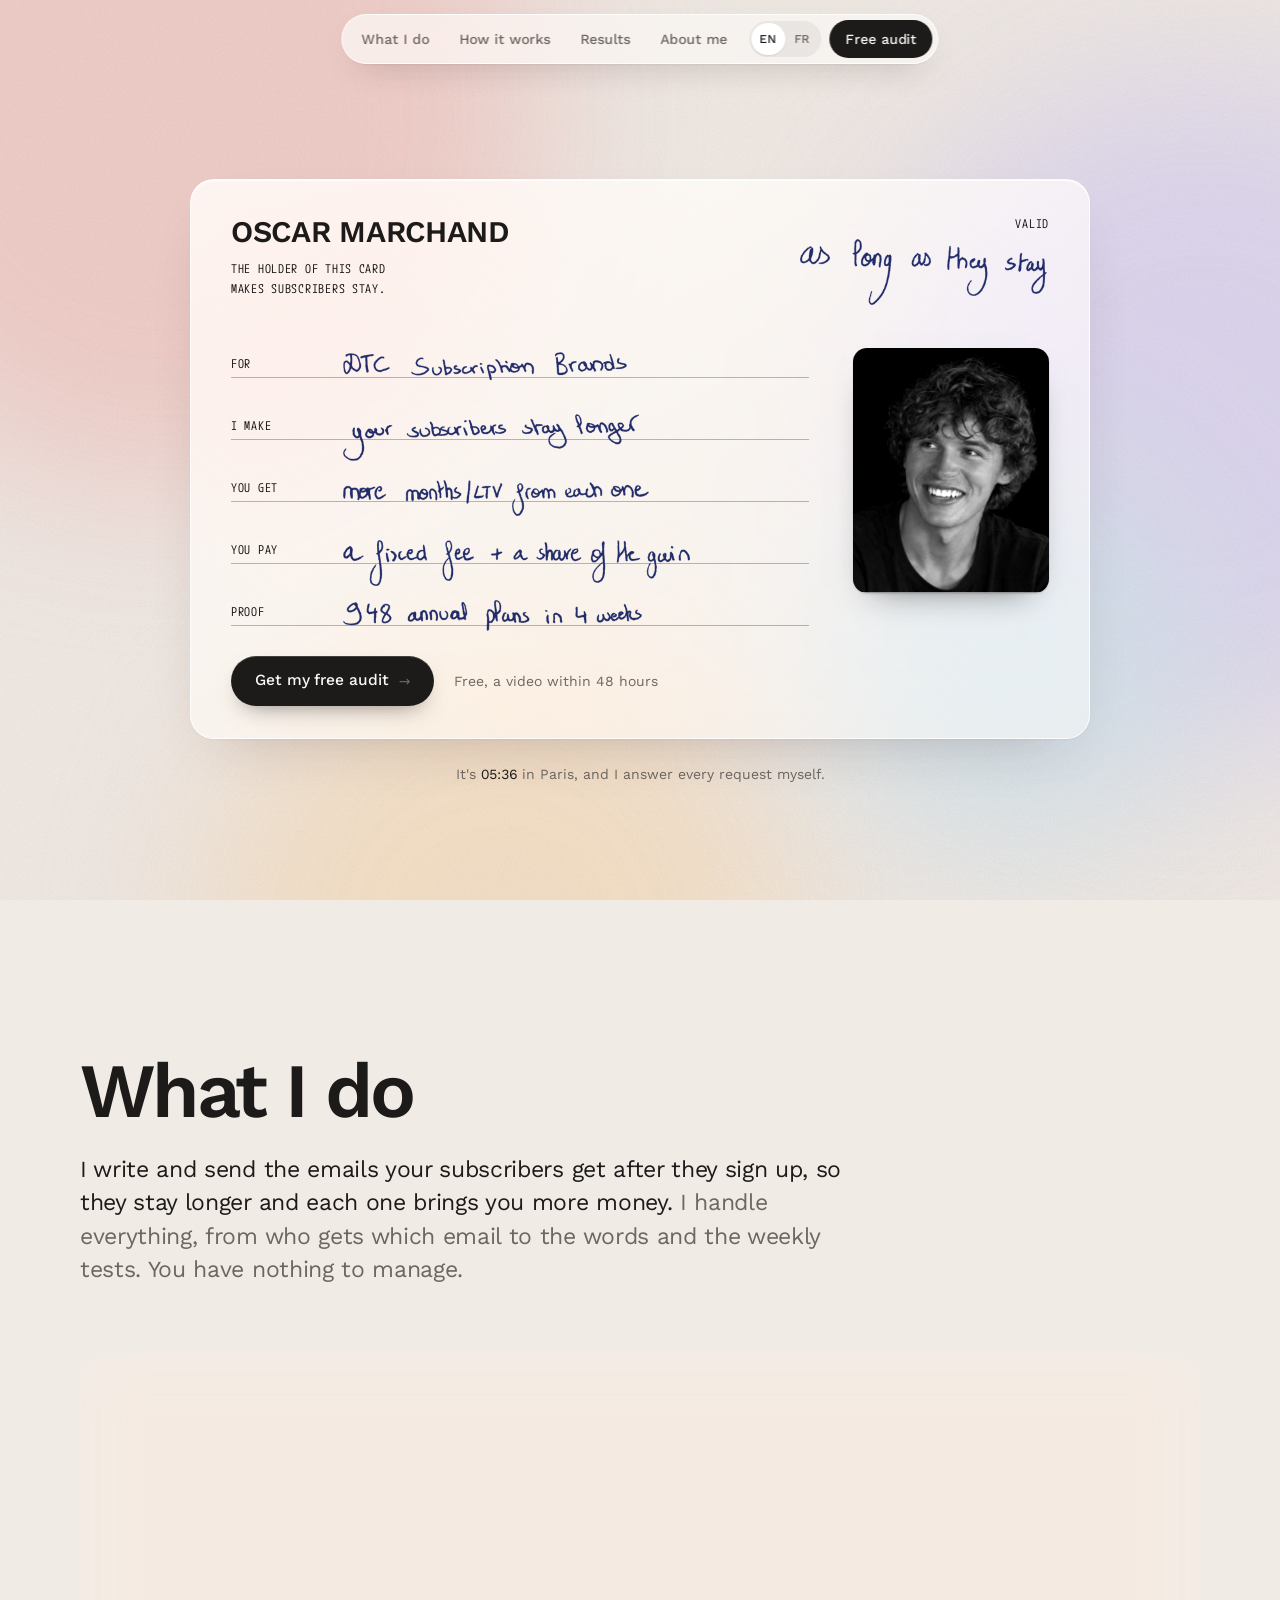
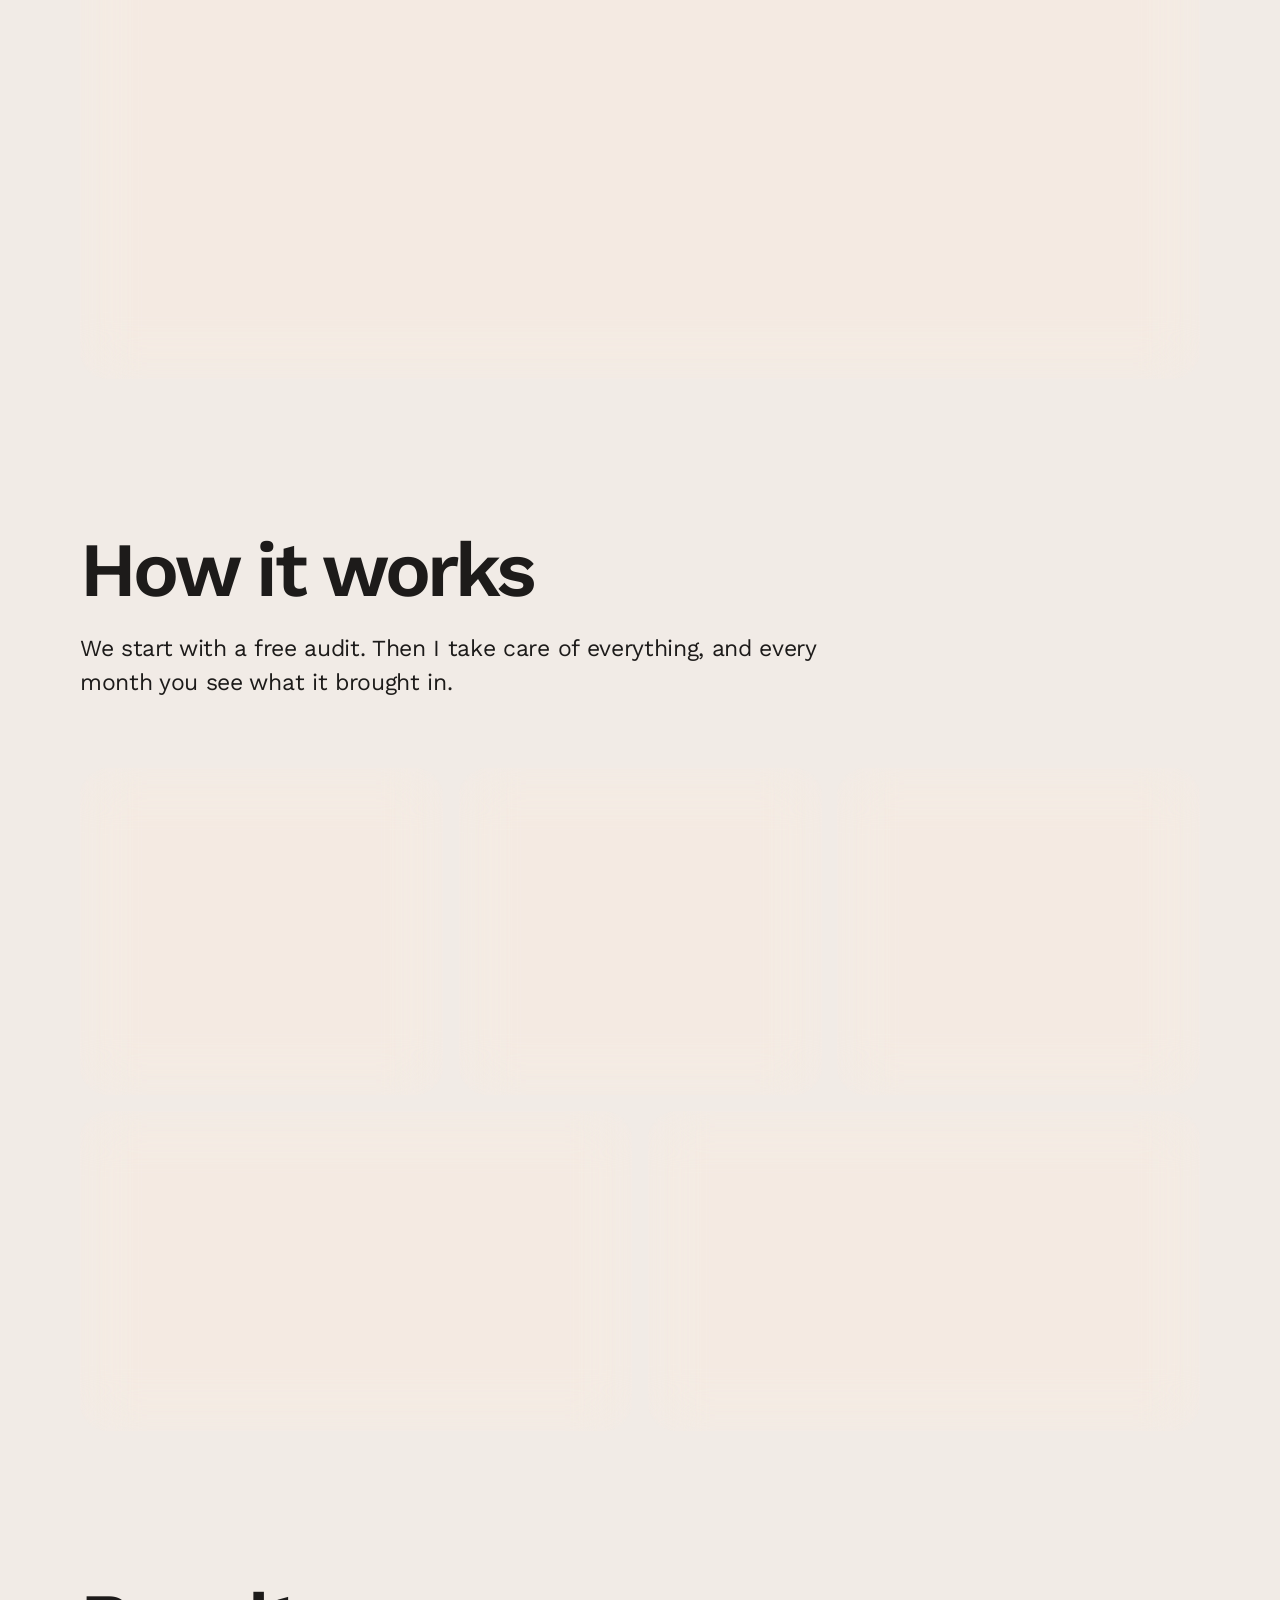
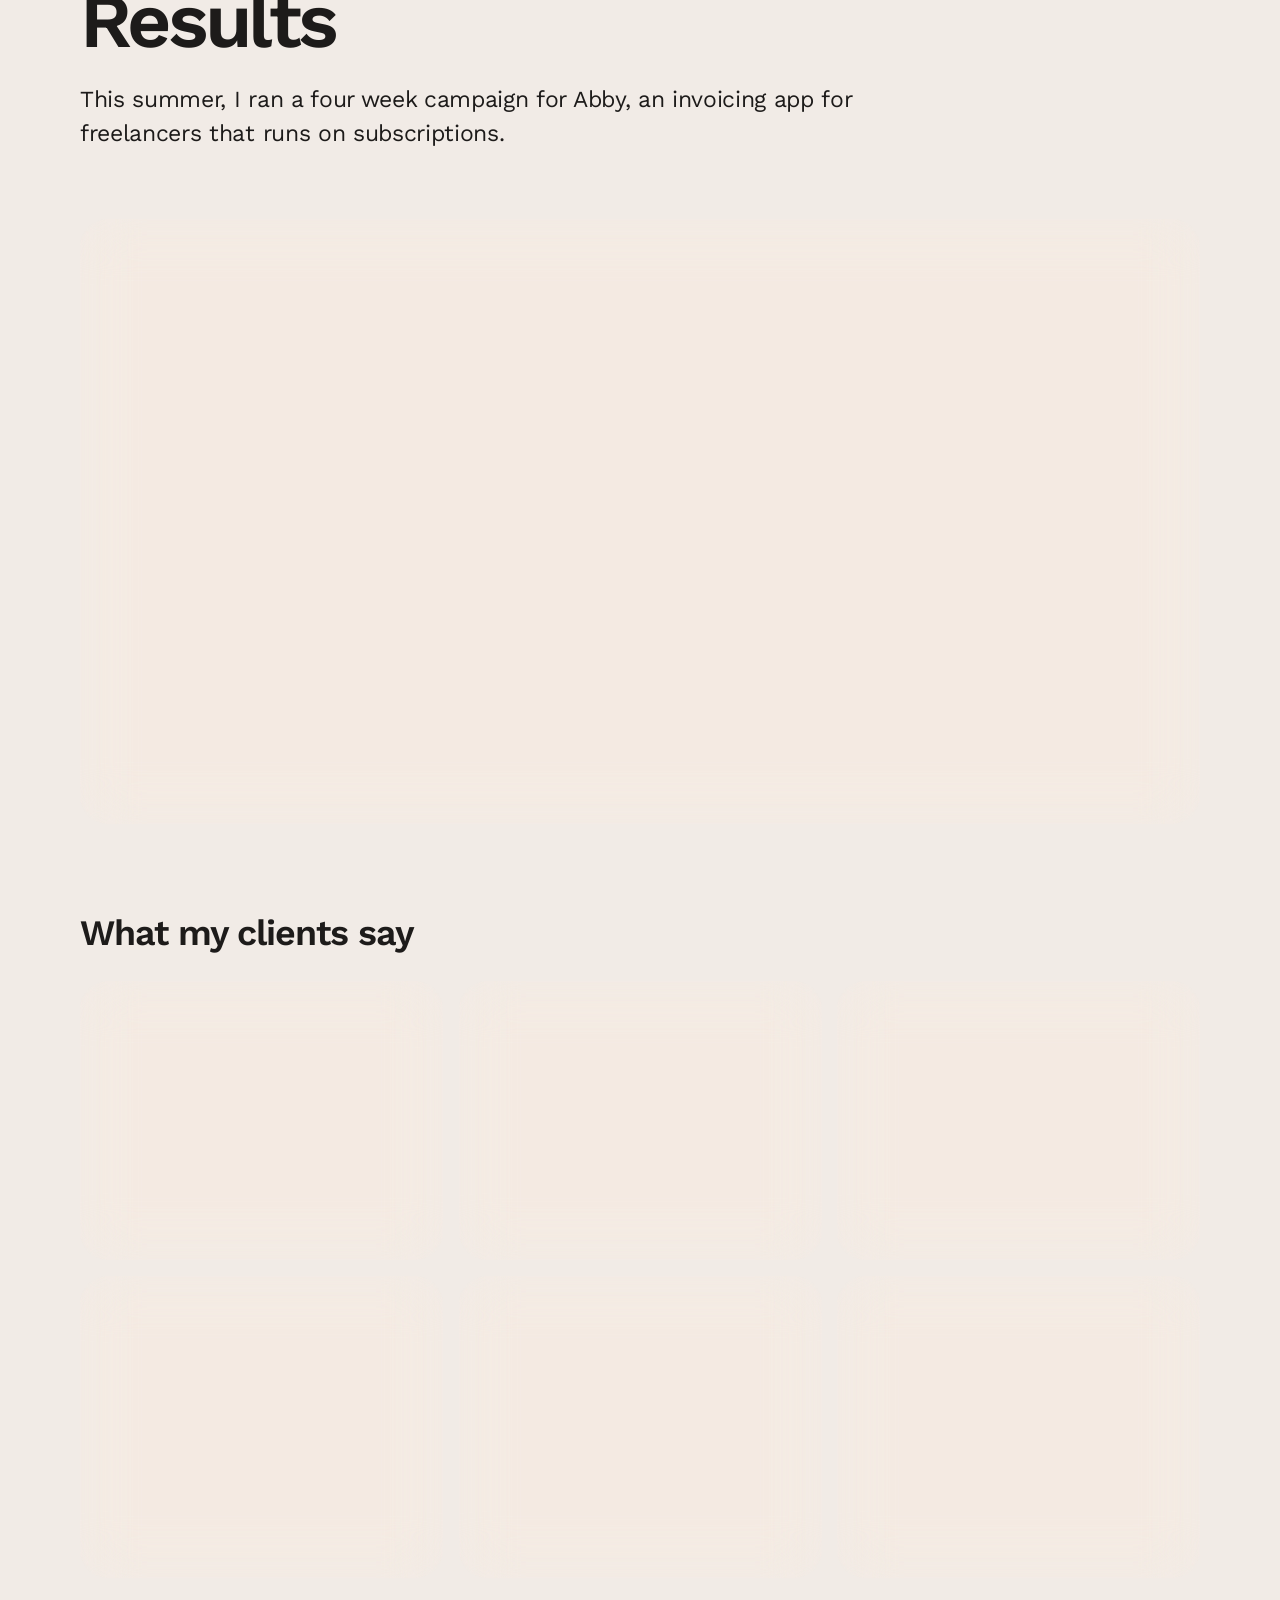
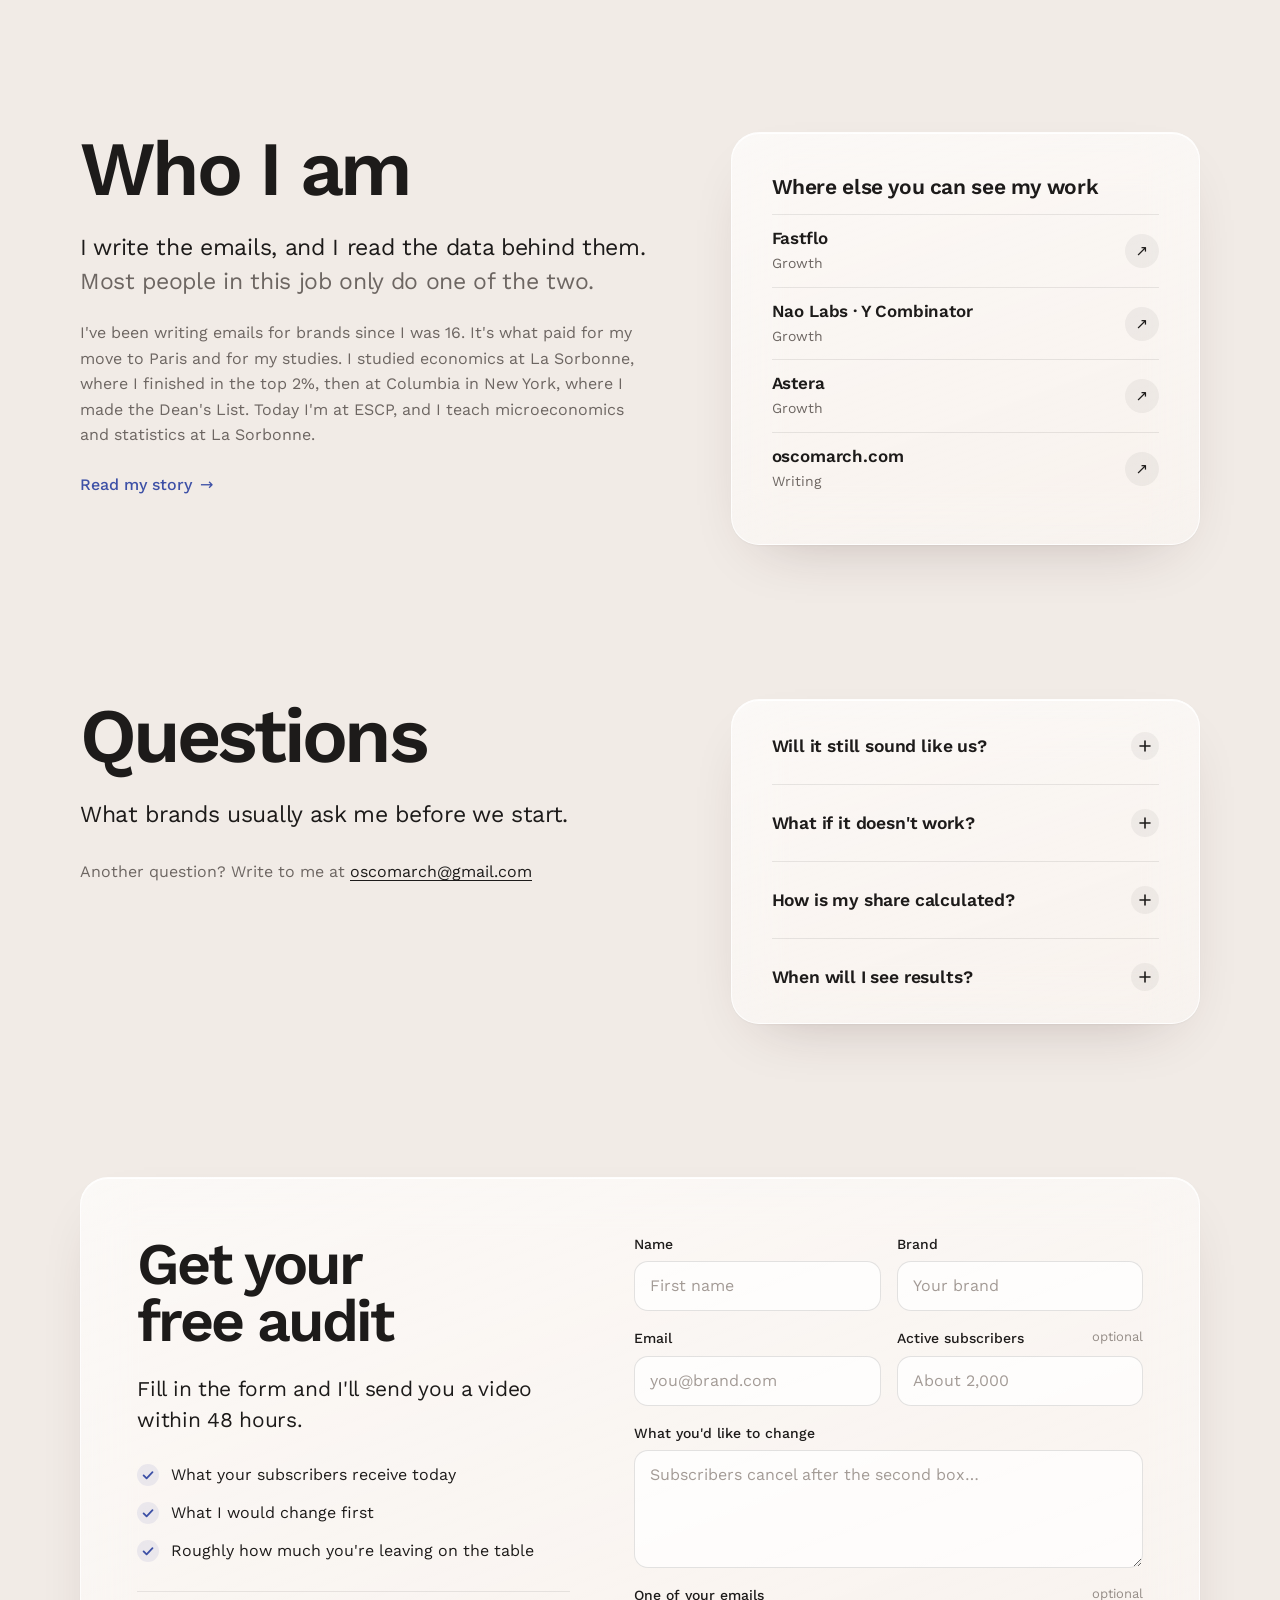
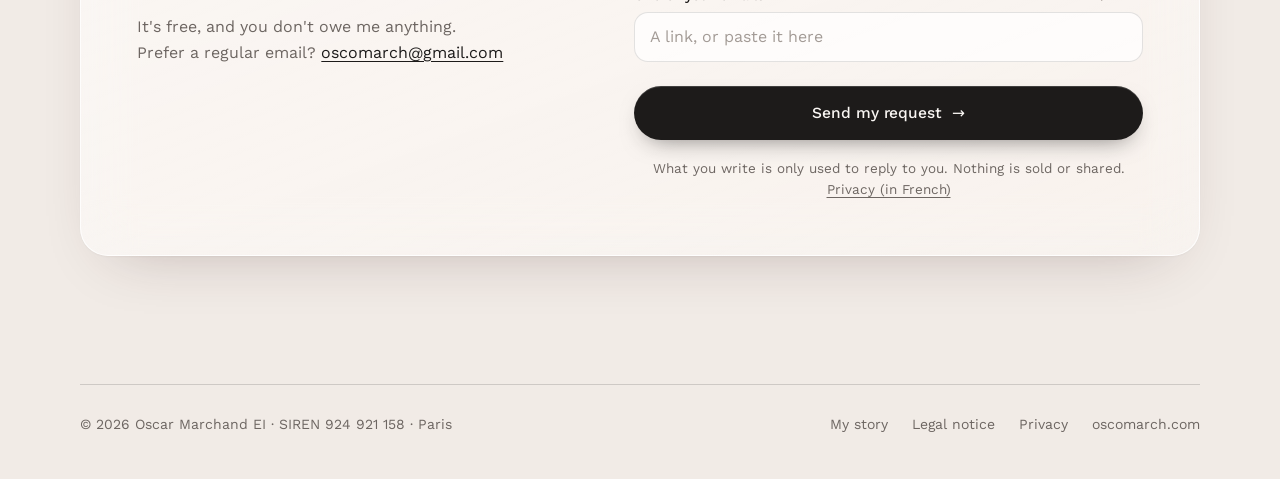
==== commit 13901e98: "Refonte niveau production : sections ouvertes, une seule échelle de texte, cartes égales, vrai formu" ====
--- a/index.html
+++ b/index.html
@@ -6,278 +6,32 @@
 <title>Oscar Marchand · Retention for DTC subscription brands</title>
 <meta name="description" content="Retention for DTC subscription brands. I make your subscribers stay longer, and part of my pay comes from the extra revenue they bring.">
 <meta property="og:title" content="Oscar Marchand · Retention for DTC subscription brands">
-<meta property="og:description" content="Retention for DTC subscription brands. I make your subscribers stay longer.">
+<meta property="og:description" content="Retention for DTC subscription brands. I make your subscribers stay longer, and part of my pay comes from the extra revenue they bring.">
 <meta property="og:image" content="https://clients.oscomarch.com/oscar.jpg">
 <meta property="og:url" content="https://clients.oscomarch.com/">
-<meta name="theme-color" content="#EEE5E0">
+<meta name="theme-color" content="#F1EBE6">
+<link rel="canonical" href="https://clients.oscomarch.com/">
 <link rel="alternate" hreflang="en" href="https://clients.oscomarch.com/">
 <link rel="alternate" hreflang="fr" href="https://clients.oscomarch.com/fr">
-<link rel="preload" href="fonts/work-sans-latin-600-normal.woff2" as="font" type="font/woff2" crossorigin>
-<link rel="stylesheet" href="fonts/fonts.css">
-<style>
-/* VOICE    calme, net, une carte d'identité posée sur du verre
-   IDEA     la carte de membre : tout ce qui compte tient sur une carte
-   PICTURE  la carte elle-même, avec la photo et le tampon
-   COLOUR   fond chair et lilas qui bouge doucement, verre clair, encre, stylo bleu
-   TYPE     Work Sans pour dire, M PLUS 1 Code pour les étiquettes, l'écriture d'Oscar en images sur la carte
-   LAYOUT   une carte au centre, puis des panneaux de verre aux titres bien visibles, une petite barre en verre */
-:root{
-  --fond:#EEE5E0;
-  --encre:#1E1C1B;
-  --doux:rgba(30,28,27,.62);
-  --trait:rgba(30,28,27,.14);
-  --stylo:#2A3681;
-  --fil:#3D50A6;
-  --sans:'Work Sans',system-ui,-apple-system,'Segoe UI',sans-serif;
-  --mono:'M PLUS 1 Code',ui-monospace,Menlo,Consolas,monospace;
-  --serif:'Young Serif',Georgia,serif;
-  color-scheme:light;
-}
-*{box-sizing:border-box;min-width:0}
-[hidden]{display:none!important}
-html{scroll-behavior:smooth;scroll-padding-top:96px}
-body{margin:0;background:var(--fond);color:var(--encre);font:17px/1.6 var(--sans);overflow-x:clip;-webkit-font-smoothing:antialiased}
-a{color:inherit}
-p{margin:0}
-a:focus-visible,button:focus-visible,summary:focus-visible,input:focus-visible,textarea:focus-visible{outline:2px solid var(--fil);outline-offset:3px;border-radius:8px}
-.sr{position:absolute;width:1px;height:1px;overflow:hidden;clip:rect(0 0 0 0);white-space:nowrap}
-.mono{font-family:var(--mono);font-size:12px;letter-spacing:.06em;text-transform:uppercase}
-.doux{color:var(--doux)}
-
-/* Le fond : des taches de couleur floues qui bougent à peine, et un grain de tissu */
-.fond{position:fixed;inset:0;z-index:-2;overflow:hidden;pointer-events:none}
-.fond i{position:absolute;border-radius:50%;filter:blur(70px);opacity:.9;animation:derive 38s ease-in-out infinite alternate}
-.fond .t1{width:58vmax;height:58vmax;left:-14vmax;top:-18vmax;background:#F2C6C2}
-.fond .t2{width:52vmax;height:52vmax;right:-18vmax;top:4vmax;background:#D8D1F0;animation-duration:46s}
-.fond .t3{width:46vmax;height:46vmax;left:18vmax;bottom:-24vmax;background:#F6DDBC;animation-duration:52s}
-.fond .t4{width:30vmax;height:30vmax;right:8vmax;bottom:6vmax;background:#CFE2EA;animation-duration:41s}
-@keyframes derive{from{transform:translate3d(0,0,0) scale(1)}to{transform:translate3d(6vmax,4vmax,0) scale(1.12)}}
-.grain{position:fixed;inset:0;z-index:-1;pointer-events:none;opacity:.32;mix-blend-mode:multiply;
-  background-image:url("data:image/svg+xml;utf8,<svg xmlns='http://www.w3.org/2000/svg' width='180' height='180'><filter id='n'><feTurbulence type='fractalNoise' baseFrequency='.85' numOctaves='2' stitchTiles='stitch'/><feColorMatrix values='0 0 0 0 .35 0 0 0 0 .28 0 0 0 0 .28 0 0 0 .55 0'/></filter><rect width='100%25' height='100%25' filter='url(%23n)'/></svg>")}
-
-/* Le verre */
-.verre{position:relative;border-radius:28px;
-  background:linear-gradient(155deg,rgba(255,255,255,.62),rgba(255,255,255,.26));
-  -webkit-backdrop-filter:blur(24px) saturate(170%);backdrop-filter:blur(24px) saturate(170%);
-  border:1px solid rgba(255,255,255,.78);
-  box-shadow:inset 0 1px 0 rgba(255,255,255,.95),inset 0 -1px 0 rgba(255,255,255,.3),0 1px 2px rgba(70,35,35,.06),0 30px 70px -34px rgba(70,35,35,.38)}
-.verre::before{content:'';position:absolute;inset:0;border-radius:inherit;pointer-events:none;
-  background:radial-gradient(120% 70% at 12% -10%,rgba(255,255,255,.7),transparent 55%),radial-gradient(80% 50% at 100% 110%,rgba(255,255,255,.35),transparent 60%);opacity:.8}
-.verre > *{position:relative}
-@supports not ((backdrop-filter:blur(1px)) or (-webkit-backdrop-filter:blur(1px))){.verre{background:rgba(255,252,248,.92)}}
-
-/* Barre du haut : une petite pilule de verre, sans logo */
-.barre{position:fixed;top:max(12px,env(safe-area-inset-top));left:50%;transform:translateX(-50%);z-index:30;width:max-content;max-width:calc(100% - 24px);
-  display:flex;align-items:center;gap:2px;padding:5px;border-radius:999px}
-.barre .lien{display:inline-flex;align-items:center;min-height:38px;padding:0 13px;border-radius:999px;font:500 14px/1 var(--sans);text-decoration:none;color:var(--encre);white-space:nowrap;transition:background .2s ease}
-.barre .lien:hover{background:rgba(255,255,255,.65)}
-.barre .langues{margin:0 4px;padding:2px}
-.barre .langues a{min-width:32px;min-height:32px;font-size:11px}
-.barre .petit-cta{min-height:38px;padding:0 16px;font:500 14px/1 var(--sans);letter-spacing:0;text-transform:none}
-.barre #ouvrir{display:none;min-height:38px;padding:0 16px;font:500 14px/1 var(--sans);letter-spacing:0;text-transform:none}
-@media (max-width:820px){.barre .lien{display:none}.barre #ouvrir{display:inline-flex}}
-.nom-menu{font:600 15px var(--sans)}
-.pill{display:inline-flex;align-items:center;justify-content:center;gap:8px;min-height:44px;padding:0 18px;border-radius:999px;font:12px/1 var(--mono);letter-spacing:.06em;text-transform:uppercase;text-decoration:none;color:var(--encre);border:1px solid rgba(30,28,27,.16);background:rgba(255,255,255,.35);cursor:pointer;transition:background .2s ease,transform .2s ease}
-.pill:hover{background:rgba(255,255,255,.7)}
-.langues{display:inline-flex;padding:3px;border-radius:999px;border:1px solid rgba(30,28,27,.16);background:rgba(255,255,255,.3)}
-.langues a{min-width:40px;min-height:36px;display:inline-flex;align-items:center;justify-content:center;border-radius:999px;font:12px/1 var(--mono);text-decoration:none;color:var(--doux)}
-.langues a[aria-current]{background:var(--encre);color:#FBF8F3}
-.cta{display:inline-flex;align-items:center;justify-content:center;gap:10px;min-height:50px;padding:0 24px;border-radius:999px;background:var(--encre);color:#FBF8F3;font:12px/1 var(--mono);letter-spacing:.08em;text-transform:uppercase;text-decoration:none;border:0;cursor:pointer;
-  box-shadow:inset 0 1px 0 rgba(255,255,255,.22),0 10px 24px -12px rgba(30,28,27,.6);transition:transform .2s ease,box-shadow .2s ease}
-.cta:hover{transform:translateY(-1px);box-shadow:inset 0 1px 0 rgba(255,255,255,.22),0 14px 28px -12px rgba(30,28,27,.65)}
-.cta .fl{transition:transform .2s ease}.cta:hover .fl{transform:translateX(3px)}
-
-/* Le menu */
-.menu{position:fixed;top:max(12px,env(safe-area-inset-top));left:50%;transform:translateX(-50%) translateY(-8px);z-index:40;width:min(1040px,calc(100% - 24px));max-height:calc(100svh - 24px);overflow:auto;
-  padding:18px 22px 0;opacity:0;pointer-events:none;transition:opacity .25s ease,transform .25s ease}
-.menu.ouvert{opacity:1;pointer-events:auto;transform:translateX(-50%) translateY(0)}
-.menu-tete{display:flex;align-items:center;justify-content:space-between;padding-bottom:14px;border-bottom:1px solid var(--trait)}
-.fermer{width:44px;height:44px;border-radius:50%;border:0;background:transparent;cursor:pointer;font:22px/1 var(--sans);color:var(--encre)}
-.menu-corps{display:grid;grid-template-columns:repeat(4,minmax(0,1fr)) auto;gap:28px;padding:30px 4px 34px}
-.menu-corps h3{margin:0 0 16px;font:12px var(--mono);letter-spacing:.08em;text-transform:uppercase;color:var(--doux);font-weight:400}
-.menu-corps ul{list-style:none;margin:0;padding:0;display:flex;flex-direction:column;gap:6px}
-.menu-corps li a{font:13px/1 var(--mono);letter-spacing:.06em;text-transform:uppercase;text-decoration:none;display:inline-flex;align-items:center;min-height:36px}
-.menu-corps li a:hover{color:var(--fil)}
-.menu-pied{display:flex;justify-content:space-between;align-items:flex-end;gap:16px;border-top:1px solid var(--trait);padding:16px 4px 18px}
-.menu-pied svg{width:84px;height:84px;margin-top:-70px}
-.voile{position:fixed;inset:0;z-index:35;background:rgba(238,229,224,.35);-webkit-backdrop-filter:blur(6px);backdrop-filter:blur(6px);opacity:0;pointer-events:none;transition:opacity .25s ease}
-.voile.ouvert{opacity:1;pointer-events:auto}
-.barre{transition:opacity .2s ease}.barre.cache{opacity:0;pointer-events:none}
-@media (max-width:820px){.menu-corps{grid-template-columns:repeat(2,minmax(0,1fr))}.menu-corps .menu-cta{grid-column:1 / -1}}
-
-/* La carte */
-.hero{overflow-x:clip;min-height:100svh;display:flex;flex-direction:column;align-items:center;justify-content:center;gap:22px;padding:110px 16px 40px}
-.carte{width:min(900px,100%);padding:34px 38px 28px;border-radius:22px;background:linear-gradient(155deg,rgba(255,253,249,.82),rgba(255,251,246,.5));transition:transform .5s ease}
-.carte-haut{display:flex;justify-content:space-between;align-items:flex-start;gap:24px}
-.nom{margin:0;font:600 clamp(24px,2.6vw,30px)/1.05 var(--sans);letter-spacing:-.01em;text-transform:uppercase}
-.titulaire{margin-top:12px;font:12px/1.55 var(--mono);letter-spacing:.06em;text-transform:uppercase}
-.carte{--k:.64}
-.valide{margin:0;font:12px var(--mono);letter-spacing:.06em;text-transform:uppercase;text-align:right;line-height:1.3}
-.valide span{display:block}
-.valide img.main{margin:6px 0 calc(var(--d) * var(--k) * -1px) auto}
-.valide b{display:block;margin-top:4px;font:500 21px/1.2 var(--sans);letter-spacing:-.01em;text-transform:none;color:var(--stylo)}
-img.main{display:block;width:calc(var(--w) * var(--k) * 1px);max-width:100%;height:auto;user-select:none;-webkit-user-drag:none}
-.corps{display:grid;grid-template-columns:minmax(0,1fr) 196px;gap:40px;align-items:center;margin-top:18px}
-.champs{margin:0;display:flex;flex-direction:column;gap:0}
-.champs div{display:grid;grid-template-columns:86px minmax(0,1fr);align-items:end;column-gap:14px;border-bottom:1px solid rgba(30,28,27,.34);height:62px;padding:0 0 5px}
-.champs dt{font:12px var(--mono);letter-spacing:.06em;text-transform:uppercase;padding-bottom:1px}
-.champs dd{margin:0;font:500 clamp(18px,1.9vw,21px)/1.25 var(--sans);letter-spacing:-.01em;color:var(--stylo)}
-.champs dd img.main{margin-bottom:calc(var(--d) * var(--k) * -1px - 3px)}
-.photo{position:relative;margin:0;aspect-ratio:4/5}
-.photo img{width:100%;height:100%;object-fit:cover;object-position:50% 35%;display:block;filter:grayscale(1) contrast(1.08) brightness(1.04);border-radius:12px;box-shadow:0 1px 2px rgba(0,0,0,.14),0 14px 30px -18px rgba(40,20,20,.5)}
-.carte-bas{display:flex;align-items:center;gap:14px 18px;flex-wrap:wrap;margin-top:26px}
-.carte-bas .mono{color:var(--doux)}
-.tampon{position:absolute;right:-56px;bottom:64px;width:150px;height:150px;transform:rotate(-14deg);color:#5B3A4A;opacity:.62;mix-blend-mode:multiply;pointer-events:none}
-.tampon text{font-family:var(--mono);font-size:13.5px;letter-spacing:2.4px;fill:currentColor}
-.tampon .m{font-family:var(--serif);font-size:38px;letter-spacing:0}
-.sous-carte{text-align:center;font:12px/1.8 var(--mono);letter-spacing:.04em;color:var(--doux)}
-@media (max-width:700px){
-  .carte{--k:.52;padding:22px 18px 22px;display:grid;grid-template-columns:minmax(0,1fr) 96px;column-gap:14px}
-  .carte-haut{grid-column:1;grid-row:1;flex-direction:column;gap:12px}
-  .valide{text-align:left}
-  .valide img.main{margin-left:0}
-  .corps{display:contents}
-  .photo{grid-column:2;grid-row:1;align-self:start;width:96px}
-  .photo img{border-radius:9px}
-  .champs{grid-column:1 / -1;grid-row:2;margin-top:6px}
-  .carte-bas{grid-column:1 / -1;grid-row:3}
-  .champs div{grid-template-columns:1fr;row-gap:8px;height:auto;padding-top:22px}
-  .valide img.main{margin-bottom:0}
-  .champs dt{font-size:11px}
-  .carte-bas{flex-direction:column;align-items:stretch;text-align:center}
-  .carte-bas .cta{width:100%}
-}
-
-/* Les panneaux */
-main{width:min(1000px,100%);margin:0 auto;padding:0 16px 24px;display:flex;flex-direction:column;gap:24px}
-.panneau{padding:clamp(24px,4.4vw,48px)}
-.ent{display:flex;align-items:center;gap:14px}
-.ent svg{width:clamp(40px,5vw,54px);height:clamp(40px,5vw,54px);flex:none}
-.ent h2{margin:0;font:600 clamp(34px,5vw,56px)/1.02 var(--sans);letter-spacing:-.035em}
-.dessin{fill:none;stroke:currentColor;stroke-width:1.8;stroke-linecap:round;stroke-linejoin:round}
-.lead{margin:20px 0 0;max-width:30em;font:400 clamp(20px,2.3vw,25px)/1.4 var(--sans);letter-spacing:-.01em;text-wrap:pretty}
-.intro{margin-top:14px;max-width:38em;color:var(--doux)}
-.guide{margin-top:30px;font:500 17px/1.5 var(--sans)}
-.guide + .tuiles{margin-top:14px}
-.infos{display:grid;grid-template-columns:repeat(2,minmax(0,1fr));gap:12px;margin-top:12px}
-.info{border-radius:20px;padding:20px 22px;background:rgba(255,255,255,.55);border:1px solid rgba(255,255,255,.85);box-shadow:inset 0 1px 0 rgba(255,255,255,.9)}
-.info h3{margin:0 0 8px;font:600 20px/1.2 var(--sans);letter-spacing:-.01em}
-.info p{font-size:16px;line-height:1.55;color:var(--doux)}
-.sous-titre{margin:44px 0 0;font:600 clamp(22px,2.4vw,28px)/1.2 var(--sans);letter-spacing:-.02em}
-.tuiles{display:grid;gap:12px;margin-top:28px}
-.t5{grid-template-columns:1fr;gap:0;border-top:1px solid var(--trait)}
-.t5 .tuile{display:grid;grid-template-columns:40px 250px minmax(0,1fr);align-items:baseline;column-gap:16px;padding:18px 4px;background:none;border:0;border-bottom:1px solid var(--trait);border-radius:0;box-shadow:none}
-.t5 .tuile h3{margin:0;font-size:18px}
-.t5 .tuile p{font-size:16.5px}
-.t3{grid-template-columns:repeat(3,minmax(0,1fr))}
-.t2{grid-template-columns:repeat(2,minmax(0,1fr))}
-.tuile{border-radius:20px;padding:18px;background:rgba(255,255,255,.42);border:1px solid rgba(255,255,255,.8);box-shadow:inset 0 1px 0 rgba(255,255,255,.9)}
-.tuile .n{font:12px var(--mono);color:var(--fil)}
-.tuile h3{margin:10px 0 6px;font:600 17px/1.25 var(--sans)}
-.tuile p{font-size:15.5px;line-height:1.55;color:var(--doux)}
-.note{margin-top:22px;padding-top:18px;border-top:1px solid var(--trait);display:grid;grid-template-columns:120px minmax(0,1fr);gap:16px;font-size:16px}
-.note .mono{padding-top:4px;color:var(--fil)}
-@media (max-width:760px){.t5 .tuile{grid-template-columns:32px minmax(0,1fr);row-gap:6px}.t5 .tuile p{grid-column:2}}
-@media (max-width:640px){.t3,.t2,.infos{grid-template-columns:1fr}.note{grid-template-columns:1fr;gap:6px}}
-
-/* Preuves */
-.chiffre-cle{margin:12px 0 0;font:600 clamp(26px,3.4vw,38px)/1.15 var(--sans);letter-spacing:-.025em;text-wrap:balance}
-.stats{display:grid;grid-template-columns:repeat(4,minmax(0,1fr));gap:12px;margin-top:26px}
-.stats div{border-top:1px solid var(--trait);padding-top:10px}
-.stats b{display:block;font:600 clamp(24px,2.8vw,32px)/1.1 var(--sans);letter-spacing:-.02em;white-space:nowrap}
-.stats span{display:block;margin-top:4px;font:15px/1.4 var(--sans);color:var(--doux)}
-@media (max-width:640px){.stats{grid-template-columns:repeat(2,minmax(0,1fr))}}
-details.detail{margin-top:22px;border-radius:20px;padding:0 20px;background:rgba(255,255,255,.42);border:1px solid rgba(255,255,255,.8)}
-details.detail summary{font:500 16px var(--sans);color:var(--fil)}
-details.detail[open]{padding-bottom:20px}
-details.detail p{margin:0 0 14px;font-size:16px}
-details.detail h3{margin:22px 0 8px;font:12px var(--mono);letter-spacing:.06em;text-transform:uppercase;color:var(--doux);font-weight:400}
-.chiffres{display:grid;grid-template-columns:repeat(2,minmax(0,1fr));gap:10px}
-.chiffres div{border-top:1px solid var(--trait);padding-top:8px}
-.chiffres b{display:block;font:600 20px/1.3 var(--sans)}
-.chiffres span{font:14px/1.4 var(--sans);color:var(--doux)}
-.objet{font-family:var(--serif)}
-.suite{margin-top:34px;font:500 clamp(19px,2vw,23px)/1.35 var(--sans);letter-spacing:-.01em;text-wrap:balance}
-.avis{display:grid;grid-template-columns:repeat(2,minmax(0,1fr));gap:12px;margin-top:18px}
-figure.citation{margin:0;padding:20px;border-radius:20px;background:rgba(255,255,255,.42);border:1px solid rgba(255,255,255,.8);display:flex;flex-direction:column;gap:12px;justify-content:space-between}
-.citation blockquote{margin:0;font:18px/1.45 var(--serif)}
-.citation figcaption{font:13px/1.6 var(--mono);color:var(--doux)}
-@media (max-width:640px){.avis{grid-template-columns:1fr}}
-
-/* Qui est derrière */
-.liens-h{margin:34px 0 0;font:500 17px/1.5 var(--sans)}
-.liens{list-style:none;margin:12px 0 0;padding:0;border-top:1px solid var(--trait)}
-.liens a{display:grid;grid-template-columns:150px minmax(0,1fr) auto;align-items:center;gap:16px;min-height:56px;padding:10px 4px;border-bottom:1px solid var(--trait);text-decoration:none;transition:background .2s ease,padding .2s ease}
-.liens a:hover{background:rgba(255,255,255,.35);padding-left:12px}
-.liens .mono{color:var(--doux);font-size:13px}
-.liens b{font-weight:500}
-.liens .fl{font-family:var(--mono);color:var(--fil)}
-@media (max-width:560px){.liens a{grid-template-columns:minmax(0,1fr) auto}.liens .mono{grid-column:1 / -1;margin-bottom:-12px}}
-
-/* Questions */
-.faq{margin-top:22px}
-.faq details{border-top:1px solid var(--trait)}
-.faq details:last-child{border-bottom:1px solid var(--trait)}
-summary{list-style:none;cursor:pointer;display:flex;justify-content:space-between;align-items:center;gap:16px;min-height:56px;padding:12px 0;font-weight:500}
-summary::-webkit-details-marker{display:none}
-summary::after{content:'+';font:18px var(--mono);color:var(--fil);transition:transform .2s ease}
-details[open] summary::after{transform:rotate(45deg)}
-.faq details p{padding-bottom:18px;color:var(--doux)}
-
-/* La demande d'audit, en carte */
-.demande{margin-top:26px;padding:30px 34px 26px;border-radius:22px;background:linear-gradient(155deg,rgba(255,253,249,.85),rgba(255,251,246,.55));border:1px solid rgba(255,255,255,.85);box-shadow:inset 0 1px 0 #fff,0 20px 50px -30px rgba(70,35,35,.35);position:relative;overflow:hidden}
-.demande-tete{display:flex;justify-content:space-between;gap:16px;flex-wrap:wrap;padding-bottom:6px}
-.demande-tete b{font:600 20px/1.1 var(--sans);text-transform:uppercase}
-.lignes{display:grid;grid-template-columns:repeat(2,minmax(0,1fr));column-gap:28px}
-.ligne{display:flex;align-items:baseline;gap:12px;border-bottom:1px solid rgba(30,28,27,.42);padding-top:14px}
-.ligne.large{grid-column:1 / -1}
-.ligne label{flex:none;font:13px var(--mono);letter-spacing:.05em;text-transform:uppercase}
-.ligne input,.ligne textarea{flex:1;width:100%;border:0;background:transparent;font:500 19px/1.3 var(--sans);letter-spacing:-.01em;color:var(--stylo);padding:4px 2px 6px;border-radius:4px}
-.ligne textarea{resize:vertical;min-height:3em;line-height:1.35}
-.ligne input::placeholder,.ligne textarea::placeholder{color:rgba(42,54,129,.38)}
-.demande-bas{display:flex;justify-content:flex-end;align-items:center;gap:16px;flex-wrap:wrap;margin-top:24px}
-.demande .tampon{right:-18px;bottom:auto;top:-22px;width:120px;height:120px}
-.pot{position:absolute;left:-5000px;width:1px;height:1px;overflow:hidden}
-.erreur{margin-top:14px;font-size:15px}
-.envoi{margin-top:26px;text-align:center;display:flex;flex-direction:column;align-items:center;gap:10px;padding:26px}
-.envoi svg{width:96px;height:96px}
-.envoi .grand{font:500 26px/1.2 var(--sans)}
-.petit{font-size:14px;color:var(--doux);margin-top:14px}
-.direct{font-family:var(--mono);user-select:all}
-@media (max-width:640px){.demande{padding:22px 18px}.lignes{grid-template-columns:1fr}.ligne{flex-direction:column;gap:0}.demande-bas .cta{width:100%}.demande .tampon{width:84px;height:84px;right:-10px;top:-12px}}
-
-footer{width:min(1000px,100%);margin:0 auto;padding:12px 20px 34px;display:flex;flex-wrap:wrap;justify-content:space-between;gap:8px 24px;font:12px var(--mono);color:var(--doux)}
-
-/* Apparition douce au défilement */
-.js .monte{opacity:0;transform:translateY(18px);transition:opacity .7s ease,transform .7s ease}
-.js .monte.vu{opacity:1;transform:none}
-@media (prefers-reduced-motion:reduce){
-  html{scroll-behavior:auto}
-  .fond i{animation:none}
-  .js .monte{opacity:1;transform:none;transition:none}
-  .carte,.cta,.menu,.voile{transition:none}
-}
-</style>
+<link rel="icon" href="/favicon.svg" type="image/svg+xml">
+<link rel="preload" href="/fonts/work-sans-latin-400-normal.woff2" as="font" type="font/woff2" crossorigin>
+<link rel="preload" href="/fonts/work-sans-latin-600-normal.woff2" as="font" type="font/woff2" crossorigin>
+<link rel="stylesheet" href="/fonts/fonts.css">
+<link rel="stylesheet" href="/styles.css">
 <script>document.documentElement.classList.add('js')</script>
 </head>
 <body>
 <div class="fond" aria-hidden="true"><i class="t1"></i><i class="t2"></i><i class="t3"></i><i class="t4"></i></div>
 <div class="grain" aria-hidden="true"></div>
+<header class="barre">
+<nav aria-label="Sections" style="display:contents"><a class="lien" href="#offre">What I do</a><a class="lien" href="#comment">How it works</a><a class="lien" href="#resultats">Results</a><a class="lien" href="#moi">About me</a></nav>
+<nav class="langues" aria-label="Language"><a href="./" lang="en" hreflang="en" aria-current="true">EN</a><a href="fr" lang="fr" hreflang="fr" title="Français">FR</a></nav>
+<button class="ouvrir" id="ouvrir" aria-expanded="false" aria-controls="feuille">Menu<i aria-hidden="true"></i></button>
+<a href="#audit" class="bouton petit">Free audit</a>
+</header>
+<nav class="feuille" id="feuille" aria-label="Menu"><a href="#offre">What I do</a><a href="#comment">How it works</a><a href="#resultats">Results</a><a href="#moi">About me</a><a href="#questions">Questions</a><a href="about">My story</a><a href="#audit" class="bouton">Get my free audit <span class="fl" aria-hidden="true">→</span></a></nav>
 
-<header class="barre verre">
-<nav aria-label="Sections" style="display:contents"><a class="lien" href="#offre">What I do</a><a class="lien" href="#comment">How it works</a><a class="lien" href="#resultats">Results</a><a class="lien" href="#moi">About me</a></nav>
-<nav class="langues" aria-label="Language"><a href="./" aria-current="true" lang="en" hreflang="en">EN</a><a href="fr" lang="fr" hreflang="fr" title="Français">FR</a></nav>
-<button class="pill" id="ouvrir" aria-expanded="false" aria-controls="menu">Menu</button>
-<a href="#lettre" class="cta petit-cta">Free audit</a>
-</header>
-
-<div class="voile" id="voile"></div>
-<nav class="menu verre" id="menu" aria-label="Menu">
-<div class="menu-tete"><span class="nom-menu">Oscar Marchand</span><button class="fermer" id="fermer" aria-label="Close menu">×</button></div>
-<div class="menu-corps"><div><h3>The offer</h3><ul><li><a href="#offre">What I do</a></li><li><a href="#comment">How it works</a></li><li><a href="#pourqui">Who it's for</a></li><li><a href="#prix">What you pay</a></li></ul></div><div><h3>Proof</h3><ul><li><a href="#resultats">Results</a></li><li><a href="#avis">Reviews</a></li></ul></div><div><h3>About</h3><ul><li><a href="#moi">Who I am</a></li><li><a href="about">My story</a></li><li><a href="https://oscomarch.com" target="_blank" rel="noopener">oscomarch.com</a></li></ul></div><div><h3>Contact</h3><ul><li><a href="mailto:oscomarch@gmail.com">Email</a></li><li><a href="#lettre">Free audit</a></li></ul></div><div class="menu-cta"><a href="#lettre" class="cta">Get my free audit <span class="fl" aria-hidden="true">→</span></a></div></div>
-<div class="menu-pied"><span class="mono doux">© 2026 · Oscar Marchand EI · Paris</span><svg viewBox="0 0 80 80" aria-hidden="true"><g class="dessin"><path d="M13 25 Q40 23 67 25 Q68 42 67 59 Q40 61 13 59 Q12 42 13 25 Z"/><path d="M13 25 Q27 37 40 45 Q53 37 67 25"/><path d="M13 59 L32.1 39.8 M67 59 L47.9 39.8"/></g></svg></div>
-</nav>
-
+<main>
 <section class="hero" id="haut">
 <h1 class="sr">Oscar Marchand, retention for DTC subscription brands. I make your subscribers stay longer.</h1>
 <article class="carte verre" id="carte">
@@ -289,33 +43,37 @@
 <dl class="champs"><div><dt>For</dt><dd><img class="main" src="ecriture/brands.png" alt="DTC subscription brands" width="450" height="50" style="--w:450;--d:12"></dd></div><div><dt>I make</dt><dd><img class="main" src="ecriture/longer.png" alt="your subscribers stay longer" width="468" height="84" style="--w:468;--d:41"></dd></div><div><dt>You get</dt><dd><img class="main" src="ecriture/ltv.png" alt="more months and more LTV from each one" width="484" height="62" style="--w:484;--d:30"></dd></div><div><dt>You pay</dt><dd><img class="main" src="ecriture/fee.png" alt="a fixed fee + a share of the gain" width="549" height="78" style="--w:549;--d:42"></dd></div><div><dt>Proof</dt><dd><img class="main" src="ecriture/proof.png" alt="948 annual plans in 4 weeks" width="474" height="57" style="--w:474;--d:18"></dd></div></dl>
 <figure class="photo"><img src="oscar.jpg" alt="Oscar Marchand" width="400" height="400"></figure>
 </div>
-<div class="carte-bas"><a href="#lettre" class="cta">Get my free audit <span class="fl" aria-hidden="true">→</span></a><span class="mono">Free, a video within 48&nbsp;hours</span></div>
+<div class="carte-bas"><a href="#audit" class="bouton">Get my free audit <span class="fl" aria-hidden="true">→</span></a><span>Free, a video within 48&nbsp;hours</span></div>
 </article>
-<p class="sous-carte">It's <span id="heure">--:--</span> in Paris, and I answer every request myself.</p>
+<p class="horloge">It's <span id="heure">--:--</span> in Paris, and I answer every request myself.</p>
 </section>
 
-<main>
-<section class="panneau verre monte" id="offre">
-<div class="ent"><svg viewBox="0 0 80 80" aria-hidden="true"><g class="dessin"><path d="M22 14 Q38 13 54 14 Q55 40 54 66 Q38 67 22 66 Q21 40 22 14 Z"/><path d="M16 22 L21.7 22 M16 32 L21.6 32 M16 42 L21.5 42 M16 52 L21.6 52 M16 62 L21.9 62"/><path d="M29 26 Q38 25 47 26 M29 34 Q37 35 45 34 M29 42 Q36 41 41 42"/><path d="M52 62 L66 24 Q68 20 71 22 Q73 24 71 28 L57 65 Z"/><path d="M52 62 L50 70 L57 65"/></g></svg><h2>What I do</h2></div>
-<p class="lead">I write and send the emails your subscribers get after they sign up, so they stay longer and each one brings you more money.</p>
-<p class="intro">I handle everything, from who gets which email to the words and the weekly tests. You have nothing to manage.</p>
-<p class="guide">Subscribers usually leave at five moments. Here is what I send at each one.</p>
-<ul class="tuiles t5" role="list" style="list-style:none;padding:0"><li class="tuile"><span class="n">01</span><h3>After the first order</h3><p>I show them how to use the product and what to expect, so they don't give up in the first few weeks.</p></li><li class="tuile"><span class="n">02</span><h3>Before each charge</h3><p>I give them a reason to keep the next delivery, a few days before their card is charged.</p></li><li class="tuile"><span class="n">03</span><h3>When they want a break</h3><p>I show them they can skip or change their next delivery in one click, before they go looking for the cancel button.</p></li><li class="tuile"><span class="n">04</span><h3>When they're happy</h3><p>I offer the right people a 6 or 12 month plan paid upfront, at the moment they're most ready to say yes.</p></li><li class="tuile"><span class="n">05</span><h3>When they cancel</h3><p>I answer the real reason they want to leave, and I leave the door open for them to come back.</p></li></ul>
+<section class="section wrap" id="offre">
+<div class="tete monte"><h2 class="titre">What I do</h2><p class="lead">I write and send the emails your subscribers get after they sign up, so they stay longer and each one brings you more money. <span>I handle everything, from who gets which email to the words and the weekly tests. You have nothing to manage.</span></p></div>
+<div class="contenu verre boite monte">
+<div class="moments-tete"><h3 class="st">The five moments where subscribers leave</h3><p class="texte-gris">And what I send at each one.</p></div>
+<ol><li class="moment"><span class="num">1</span><h4>After the first order</h4><p>I show them how to use the product and what to expect, so they don't give up in the first few weeks.</p></li><li class="moment"><span class="num">2</span><h4>Before each charge</h4><p>I give them a reason to keep the next delivery, a few days before their card is charged.</p></li><li class="moment"><span class="num">3</span><h4>When they want a break</h4><p>I show them they can skip or change their next delivery in one click, before they go looking for the cancel button.</p></li><li class="moment"><span class="num">4</span><h4>When they're happy</h4><p>I offer the right people a 6 or 12 month plan paid upfront, at the moment they're most ready to say yes.</p></li><li class="moment"><span class="num">5</span><h4>When they cancel</h4><p>I answer the real reason they want to leave, and I leave the door open for them to come back.</p></li></ol>
+</div>
 </section>
 
-<section class="panneau verre monte" id="comment">
-<div class="ent"><svg viewBox="0 0 80 80" aria-hidden="true"><g class="dessin"><path d="M15 16 Q40 14 65 16 Q67 40 65 65 Q40 67 15 65 Q13 40 15 16 Z"/><path d="M24 24 L24 56 L58 56"/><path d="M28 50 Q32 45 36 47 Q41 49 45 40 Q49 32 56 28"/><path d="M56 28 L50 28.6 M56 28 L54.6 33.8"/></g></svg><h2>How it works</h2></div>
-<p class="lead">We start with a free audit. Then I take care of everything, and every month you see what it brought in.</p>
-<ol class="tuiles t3" style="list-style:none;padding:0"><li class="tuile"><span class="n">01</span><h3>A free audit</h3><p>You tell me about your brand in two minutes. Within 48&nbsp;hours, I send you a video that shows what your subscribers receive today and what I would change first.</p></li><li class="tuile"><span class="n">02</span><h3>We measure where you start</h3><p>We pick the number that matters most, usually how many months a subscriber stays. A small random group keeps your current emails, so we see exactly what my emails add, without counting your ads or your promotions.</p></li><li class="tuile"><span class="n">03</span><h3>I run it every week</h3><p>I write, send and test new emails every week. Each month, you get the result and the plan for the next month.</p></li></ol>
-<div class="infos"><div class="info" id="pourqui"><h3>Who it's for</h3><p>DTC brands that sell on subscription, like supplements, coffee, pet food or skincare. You have around 1,000 active subscribers or more, on Shopify with Klaviyo and Recharge, Skio or Loop. I work with three brands at a time.</p></div><div class="info" id="prix"><h3>What you pay</h3><p>A fixed monthly fee, plus a share of the extra revenue my emails bring in. If they don't make a difference, I earn less.</p></div></div>
+<section class="section wrap" id="comment">
+<div class="tete monte"><h2 class="titre">How it works</h2><p class="lead">We start with a free audit. Then I take care of everything, and every month you see what it brought in.</p></div>
+<div class="contenu">
+<ol class="g3 monte"><li class="etape verre boite"><span class="pastille">Step 1</span><h3 class="st">A free audit</h3><p>Tell me about your brand in two minutes. Within 48&nbsp;hours, you get a video showing what your subscribers receive today and what I would change first.</p></li><li class="etape verre boite"><span class="pastille">Step 2</span><h3 class="st">We measure your starting point</h3><p>We pick the number that matters, usually how long a subscriber stays. A small random group keeps your current emails, so we see exactly what mine add.</p></li><li class="etape verre boite"><span class="pastille">Step 3</span><h3 class="st">I run it every week</h3><p>I write, send and test new emails every week. Each month, you get the results and the plan for the next one.</p></li></ol>
+<div class="g2 monte">
+<div class="verre boite colonne" id="pourqui"><h3 class="st">Who it's for</h3><ul class="coches"><li><svg viewBox="0 0 22 22" aria-hidden="true"><circle class="coche-c" cx="11" cy="11" r="11"/><path class="coche-t" d="M6.6 11.4l3 3 5.9-6.2"/></svg><span>DTC brands that sell on subscription, like supplements, coffee, pet food or skincare</span></li><li><svg viewBox="0 0 22 22" aria-hidden="true"><circle class="coche-c" cx="11" cy="11" r="11"/><path class="coche-t" d="M6.6 11.4l3 3 5.9-6.2"/></svg><span>Around 1,000 active subscribers or more</span></li><li><svg viewBox="0 0 22 22" aria-hidden="true"><circle class="coche-c" cx="11" cy="11" r="11"/><path class="coche-t" d="M6.6 11.4l3 3 5.9-6.2"/></svg><span>Shopify with Klaviyo, and Recharge, Skio or Loop</span></li><li><svg viewBox="0 0 22 22" aria-hidden="true"><circle class="coche-c" cx="11" cy="11" r="11"/><path class="coche-t" d="M6.6 11.4l3 3 5.9-6.2"/></svg><span>I work with three brands at a time</span></li></ul></div>
+<div class="verre boite colonne" id="prix"><h3 class="st">What you pay</h3><ul class="coches"><li><svg viewBox="0 0 22 22" aria-hidden="true"><circle class="coche-c" cx="11" cy="11" r="11"/><path class="coche-t" d="M6.6 11.4l3 3 5.9-6.2"/></svg><span>A fixed monthly fee</span></li><li><svg viewBox="0 0 22 22" aria-hidden="true"><circle class="coche-c" cx="11" cy="11" r="11"/><path class="coche-t" d="M6.6 11.4l3 3 5.9-6.2"/></svg><span>Plus a share of the extra revenue my emails bring in</span></li><li><svg viewBox="0 0 22 22" aria-hidden="true"><circle class="coche-c" cx="11" cy="11" r="11"/><path class="coche-t" d="M6.6 11.4l3 3 5.9-6.2"/></svg><span>Measured against the group that keeps your current emails</span></li></ul><p class="boite-pied">If my emails don't make a difference, I earn less.</p></div>
+</div>
+</div>
 </section>
 
-<section class="panneau verre monte" id="resultats">
-<div class="ent"><svg viewBox="0 0 80 80" aria-hidden="true"><g class="dessin"><path d="M27 50 Q40 47 53 50 L49 69 Q40 72 31 69 Z"/><path d="M40 48.5 Q38 34 41 16"/><path d="M39.25 39.5 Q29 31 23 35 Q28 44 39.25 39.5 Z"/><path d="M39.4 29.8 Q49 20 56 24 Q51 34 39.4 29.8 Z"/><path d="M41 16 Q37 9 41 4 Q45 9 41 16 Z"/></g></svg><h2>Results</h2></div>
-<p class="lead">This summer, I ran a four week campaign for Abby, an invoicing app for freelancers that runs on subscriptions.</p>
-<p class="chiffre-cle">1,514 people subscribed, and 948 of them chose the annual plan.</p>
+<section class="section wrap" id="resultats">
+<div class="tete monte"><h2 class="titre">Results</h2><p class="lead">This summer, I ran a four week campaign for Abby, an invoicing app for freelancers that runs on subscriptions.</p></div>
+<article class="contenu verre boite monte">
+<p class="etiquette">Abby · Summer 2026 · 4 weeks</p>
+<p class="grand">1,514 people subscribed, and 948 of them chose the annual plan.</p>
 <div class="stats"><div><b>€121,000</b><span>paid upfront</span></div><div><b>4 in 5</b><span>had never paid before</span></div><div><b>+39%</b><span>new paid subscriptions a day</span></div><div><b>0.13%</b><span>unsubscribed</span></div></div>
-<p class="intro">I split their users into 31 groups and wrote 183 emails, each one for a single group. The emails that worked best told each customer the exact amount they were about to lose. It was my third campaign for Abby, and the three together brought in over €500,000 in sales.</p>
+<div class="cas-texte"><p>I split their users into 31 groups and wrote 183 emails, each one for a single group. The emails that worked best told each customer the exact amount they were about to lose.</p><p>It was my third campaign in a row for Abby, after Black Friday and January, with two different heads of marketing. Together, the three brought in over €500,000 in sales.</p></div>
 <details class="detail">
 <summary>See the full breakdown</summary>
 <p>Abby is an invoicing app for freelancers in France. It runs on subscriptions, so it has the same problem as you. Getting someone to pay once is hard, and keeping them is where the money is.</p>
@@ -342,48 +100,26 @@
 <p>This is a comparison with the month before, not a controlled test. Some of these people would have subscribed anyway. And most email tools are generous when they count which sales came from an email.</p>
 <p>That's exactly why, with you, a small group of customers doesn't get the new emails from day one. So the number we look at is the real one.</p>
 </details>
-<p class="suite">Abby hired me for three campaigns in a row, for Black Friday, January and the summer, with two different heads of marketing.</p>
-<h3 class="sous-titre">What my clients say</h3>
-<div class="avis" id="avis">
-<figure class="citation">
-<blockquote>“Oscar wrote the sale campaign from A to Z, and handled the segmentation too. I recommend him without hesitation.”</blockquote>
-<figcaption>Benjamin Gardien · co-founder and CMO, Abby · review on Malt, translated from French</figcaption>
-</figure>
-<figure class="citation">
-<blockquote>“I'm really happy with what you delivered. It's exactly what I needed.”</blockquote>
-<figcaption>Lou Sernaglia · CMO, Abby, after Black Friday · translated from French<br>A few weeks later, she gave me the whole January campaign.</figcaption>
-</figure>
-<figure class="citation">
-<blockquote>“Overall it was really positive. Open rates were well above our usual averages.”</blockquote>
-<figcaption>Benjamin Gardien · after the summer campaign · translated from French</figcaption>
-</figure>
-<figure class="citation">
-<blockquote>“He turned our website and our email campaigns into a real growth engine. Every email he writes grabs attention and gets people to engage.”</blockquote>
-<figcaption>Caroline Guilhot · CEO, Rond Comme Un Carré Architecture · recommendation on Malt, translated from French</figcaption>
-</figure>
-<figure class="citation">
-<blockquote>“Oscar excels at writing emails that hit. Messages that grab attention, get readers engaged and boost conversions.”</blockquote>
-<figcaption>Henri Lamotte · COO, PureBazaar · recommendation on Malt, translated from French</figcaption>
-</figure>
-<figure class="citation">
-<blockquote>“Oscar understood what we needed the first time, delivered on time, and came up with wording that was original and to the point.”</blockquote>
-<figcaption>Eric · Vivre Libre · review on Malt, translated from French</figcaption>
-</figure>
-</div>
-
+</article>
+<h3 class="avis-tete monte">What my clients say</h3>
+<div class="monte"><div class="avis" id="avis"><figure class="verre"><blockquote>“Oscar wrote the sale campaign from A to Z, and handled the segmentation too. I recommend him without hesitation.”</blockquote><figcaption><b>Benjamin Gardien</b><span>co-founder and CMO, Abby</span><small>Review on Malt, translated from French</small></figcaption></figure><figure class="verre"><blockquote>“I'm really happy with what you delivered. It's exactly what I needed.”</blockquote><figcaption><b>Lou Sernaglia</b><span>CMO, Abby, after Black Friday</span><small>Translated from French</small><em>A few weeks later, she gave me the whole January campaign.</em></figcaption></figure><figure class="verre"><blockquote>“Overall it was really positive. Open rates were well above our usual averages.”</blockquote><figcaption><b>Benjamin Gardien</b><span>after the summer campaign</span><small>Translated from French</small></figcaption></figure><figure class="verre"><blockquote>“He turned our website and our email campaigns into a real growth engine. Every email he writes grabs attention and gets people to engage.”</blockquote><figcaption><b>Caroline Guilhot</b><span>CEO, Rond Comme Un Carré Architecture</span><small>Recommendation on Malt, translated from French</small></figcaption></figure><figure class="verre"><blockquote>“Oscar excels at writing emails that hit. Messages that grab attention, get readers engaged and boost conversions.”</blockquote><figcaption><b>Henri Lamotte</b><span>COO, PureBazaar</span><small>Recommendation on Malt, translated from French</small></figcaption></figure><figure class="verre"><blockquote>“Oscar understood what we needed the first time, delivered on time, and came up with wording that was original and to the point.”</blockquote><figcaption><b>Eric</b><span>Vivre Libre</span><small>Review on Malt, translated from French</small></figcaption></figure></div></div>
 </section>
 
-<section class="panneau verre monte" id="moi">
-<div class="ent"><svg viewBox="0 0 80 80" aria-hidden="true"><g class="dessin"><path d="M40 8 L56 32 Q50 48 46 66 L34 66 Q30 48 24 32 Z"/><circle cx="40" cy="36" r="3"/><path d="M40 39 L40 66"/></g></svg><h2>Who I am</h2></div>
-<p class="lead">I write the emails, and I read the data behind them. Most people in this job only do one of the two.</p>
-<p class="intro">I've been writing emails for brands since I was 16. It's what paid for my move to Paris and for my studies. I studied economics at La Sorbonne, where I finished in the top 2%, then at Columbia in New York, where I made the Dean's List. Today I'm at ESCP, and I teach microeconomics and statistics at La Sorbonne.</p>
-<p class="liens-h">Where else you can see my work</p>
-<ul class="liens"><li><a href="https://fastflo.ai" target="_blank" rel="noopener"><span class="mono">Growth</span><b>Fastflo</b><span class="fl" aria-hidden="true">↗</span></a></li><li><a href="https://getnao.io" target="_blank" rel="noopener"><span class="mono">Growth</span><b>Nao Labs · Y Combinator</b><span class="fl" aria-hidden="true">↗</span></a></li><li><a href="https://astera.holdings" target="_blank" rel="noopener"><span class="mono">Growth</span><b>Astera</b><span class="fl" aria-hidden="true">↗</span></a></li><li><a href="https://oscomarch.com" target="_blank" rel="noopener"><span class="mono">Writing</span><b>oscomarch.com</b><span class="fl" aria-hidden="true">↗</span></a></li><li><a href="about"><span class="mono">Outside work</span><b>My story</b><span class="fl" aria-hidden="true">→</span></a></li></ul>
+<section class="section wrap" id="moi">
+<div class="duo">
+<div class="monte">
+<div class="tete"><h2 class="titre">Who I am</h2><p class="lead">I write the emails, and I read the data behind them. <span>Most people in this job only do one of the two.</span></p></div>
+<p>I've been writing emails for brands since I was 16. It's what paid for my move to Paris and for my studies. I studied economics at La Sorbonne, where I finished in the top 2%, then at Columbia in New York, where I made the Dean's List. Today I'm at ESCP, and I teach microeconomics and statistics at La Sorbonne.</p>
+<a class="lien-texte" href="about">Read my story <span class="fl" aria-hidden="true">→</span></a>
+</div>
+<div class="verre boite monte"><h3 class="st">Where else you can see my work</h3><ul class="liens"><li><a href="https://fastflo.ai" target="_blank" rel="noopener"><span><b>Fastflo</b><small>Growth</small></span><span class="fl" aria-hidden="true">↗</span></a></li><li><a href="https://getnao.io" target="_blank" rel="noopener"><span><b>Nao Labs · Y Combinator</b><small>Growth</small></span><span class="fl" aria-hidden="true">↗</span></a></li><li><a href="https://astera.holdings" target="_blank" rel="noopener"><span><b>Astera</b><small>Growth</small></span><span class="fl" aria-hidden="true">↗</span></a></li><li><a href="https://oscomarch.com" target="_blank" rel="noopener"><span><b>oscomarch.com</b><small>Writing</small></span><span class="fl" aria-hidden="true">↗</span></a></li></ul></div>
+</div>
 </section>
 
-<section class="panneau verre monte" id="questions">
-<div class="ent"><svg viewBox="0 0 80 80" aria-hidden="true"><g class="dessin"><path d="M16 20 Q40 16 64 20 Q68 35 64 50 Q49 54 34 52 L22 63 L25 50 Q14 46 16 34 Q15 27 16 20 Z"/><path d="M34 30 Q34 24 40 24 Q47 24 47 30 Q47 35 41 37 L41 41"/><circle cx="41" cy="46" r="1"/></g></svg><h2>Questions</h2></div>
-<div class="faq"><details>
+<section class="section wrap" id="questions">
+<div class="duo">
+<div class="tete monte"><h2 class="titre">Questions</h2><p class="lead">What brands usually ask me before we start.</p><p class="autre">Another question? Write to me at <a href="mailto:oscomarch@gmail.com">oscomarch@gmail.com</a></p></div>
+<div class="faq verre boite monte"><details>
 <summary>Will it still sound like us?</summary>
 <p>Yes. I read everything you've written before, and I talk to your customers. If it doesn't sound like you, it doesn't go out.</p>
 </details><details>
@@ -396,115 +132,35 @@
 <summary>When will I see results?</summary>
 <p>The first sends go out in the first month. The real progress shows after two or three months, once the system has learned enough about your customers.</p>
 </details></div>
+</div>
 </section>
 
-<section class="panneau verre monte" id="lettre">
-<div class="ent"><svg viewBox="0 0 80 80" aria-hidden="true"><g class="dessin"><path d="M13 25 Q40 23 67 25 Q68 42 67 59 Q40 61 13 59 Q12 42 13 25 Z"/><path d="M13 25 Q27 37 40 45 Q53 37 67 25"/><path d="M13 59 L32.1 39.8 M67 59 L47.9 39.8"/></g></svg><h2>Get your free audit</h2></div>
-<p class="lead">Fill in this card and I'll send you a video within 48&nbsp;hours. I'll show you what I would change, where I would start, and roughly how much you're leaving on the table. It's free, and you don't owe me anything.</p>
-<form class="demande" id="form-lettre" novalidate>
-<div class="demande-tete"><b>Audit request</b><span class="mono doux">Free, reply within 48&nbsp;hours</span></div>
-<div class="lignes"><p class="ligne"><label for="f-prenom">Name</label><input id="f-prenom" name="prenom" type="text" placeholder="first name" autocomplete="given-name" required></p><p class="ligne"><label for="f-marque">Brand</label><input id="f-marque" name="marque" type="text" placeholder="your brand" autocomplete="organization" required></p><p class="ligne"><label for="f-email">Email</label><input id="f-email" name="email" type="email" placeholder="you@brand.com" autocomplete="email" required></p><p class="ligne"><label for="f-audience">Subscribers</label><input id="f-audience" name="audience" type="text" placeholder="about 2,000" autocomplete="off" inputmode="numeric"></p><p class="ligne large"><label for="f-envie">I'd like to change</label><textarea id="f-envie" name="envie" rows="2" placeholder="subscribers cancel after the second box…" required></textarea></p><p class="ligne large"><label for="f-exemple">One of our emails</label><input id="f-exemple" name="exemple" type="text" placeholder="a link, or paste it here" autocomplete="off"></p></div>
+<section class="section wrap" id="audit">
+<div class="audit verre monte">
+<div>
+<h2 class="titre">Get your free audit</h2>
+<p class="lead">Fill in the form and I'll send you a video within 48&nbsp;hours.</p>
+<ul class="coches"><li><svg viewBox="0 0 22 22" aria-hidden="true"><circle class="coche-c" cx="11" cy="11" r="11"/><path class="coche-t" d="M6.6 11.4l3 3 5.9-6.2"/></svg><span>What your subscribers receive today</span></li><li><svg viewBox="0 0 22 22" aria-hidden="true"><circle class="coche-c" cx="11" cy="11" r="11"/><path class="coche-t" d="M6.6 11.4l3 3 5.9-6.2"/></svg><span>What I would change first</span></li><li><svg viewBox="0 0 22 22" aria-hidden="true"><circle class="coche-c" cx="11" cy="11" r="11"/><path class="coche-t" d="M6.6 11.4l3 3 5.9-6.2"/></svg><span>Roughly how much you're leaving on the table</span></li></ul>
+<p class="audit-fin">It's free, and you don't owe me anything.<br>Prefer a regular email? <a href="mailto:oscomarch@gmail.com">oscomarch@gmail.com</a></p>
+</div>
+<div>
+<form class="formulaire" id="form-audit" novalidate>
+<p class="champ"><label for="f-prenom">Name</label><input id="f-prenom" name="prenom" type="text" placeholder="First name" autocomplete="given-name" required></p><p class="champ"><label for="f-marque">Brand</label><input id="f-marque" name="marque" type="text" placeholder="Your brand" autocomplete="organization" required></p><p class="champ"><label for="f-email">Email</label><input id="f-email" name="email" type="email" placeholder="you@brand.com" autocomplete="email" required></p><p class="champ"><label for="f-audience">Active subscribers<small>optional</small></label><input id="f-audience" name="audience" type="text" placeholder="About 2,000" autocomplete="off" inputmode="numeric"></p><p class="champ large"><label for="f-envie">What you'd like to change</label><textarea id="f-envie" name="envie" rows="4" placeholder="Subscribers cancel after the second box…" required></textarea></p><p class="champ large"><label for="f-exemple">One of your emails<small>optional</small></label><input id="f-exemple" name="exemple" type="text" placeholder="A link, or paste it here" autocomplete="off"></p>
 <label class="pot" for="f-honey">Leave empty</label><input class="pot" id="f-honey" name="_honey" tabindex="-1" autocomplete="off">
 <p class="erreur" id="erreur" role="alert" hidden></p>
-<div class="demande-bas"><button type="submit" class="cta" id="bouton-envoyer">Send my request <span class="fl" aria-hidden="true">→</span></button></div>
+<p class="envoyer"><button type="submit" class="bouton" id="bouton-envoyer">Send my request <span class="fl" aria-hidden="true">→</span></button></p>
+<p class="prive">What you write is only used to reply to you. Nothing is sold or shared. <a href="mentions-legales#confidentialite">Privacy (in French)</a></p>
 </form>
-<div class="envoi" id="envoi" hidden><svg viewBox="0 0 80 80" aria-hidden="true"><g class="dessin"><path d="M13 25 Q40 23 67 25 Q68 42 67 59 Q40 61 13 59 Q12 42 13 25 Z"/><path d="M13 25 Q27 37 40 45 Q53 37 67 25"/><path d="M13 59 L32.1 39.8 M67 59 L47.9 39.8"/></g></svg><p class="grand">Request received.</p><p class="doux">I'll read it and reply with a video within 48&nbsp;hours.</p></div>
-<p class="petit">Prefer a regular email? Write to me at <span class="direct">oscomarch@gmail.com</span></p>
-<p class="petit">What you write is only used to reply to you. Nothing is sold or shared. <a href="mentions-legales#confidentialite">Learn more (in French)</a></p>
+<div class="envoi" id="envoi" hidden><svg viewBox="0 0 56 56" aria-hidden="true"><circle class="coche-c" cx="28" cy="28" r="28"/><path class="coche-t" d="M18 28.8l7 7 13.5-14" style="stroke-width:2.4"/></svg><b>Request received.</b><p>I'll read it and reply with a video within 48&nbsp;hours.</p></div>
+</div>
+</div>
 </section>
 </main>
-
-<footer><span>Oscar Marchand EI · SIREN 924 921 158 · Paris</span><span><a href="mentions-legales">Legal notice</a> · <a href="mentions-legales#confidentialite">Privacy</a></span></footer>
-
-<script>
-(function () {
-  var heure = document.getElementById('heure');
-  function tick() { try { heure.textContent = new Date().toLocaleTimeString('en-GB', { timeZone: 'Europe/Paris', hour: '2-digit', minute: '2-digit' }); } catch (e) {} }
-  tick(); setInterval(tick, 30000);
-
-  /* Menu */
-  var menu = document.getElementById('menu'), voile = document.getElementById('voile'), ouvrir = document.getElementById('ouvrir'), fermer = document.getElementById('fermer');
-  function basculer(o) {
-    menu.classList.toggle('ouvert', o); voile.classList.toggle('ouvert', o); document.querySelector('.barre').classList.toggle('cache', o);
-    ouvrir.setAttribute('aria-expanded', o ? 'true' : 'false');
-    if (o) fermer.focus(); else ouvrir.focus();
-  }
-  ouvrir.addEventListener('click', function () { basculer(true); });
-  fermer.addEventListener('click', function () { basculer(false); });
-  voile.addEventListener('click', function () { basculer(false); });
-  document.addEventListener('keydown', function (e) { if (e.key === 'Escape' && menu.classList.contains('ouvert')) basculer(false); });
-  Array.prototype.forEach.call(menu.querySelectorAll('a[href^="#"]'), function (a) { a.addEventListener('click', function () { basculer(false); }); });
-
-  /* Apparition au défilement */
-  var monte = document.querySelectorAll('.monte');
-  if ('IntersectionObserver' in window) {
-    var obs = new IntersectionObserver(function (es) { es.forEach(function (e) { if (e.isIntersecting) { e.target.classList.add('vu'); obs.unobserve(e.target); } }); }, { rootMargin: '0px 0px -8% 0px' });
-    Array.prototype.forEach.call(monte, function (el) { obs.observe(el); });
-  } else { Array.prototype.forEach.call(monte, function (el) { el.classList.add('vu'); }); }
-
-  /* La carte suit un peu la souris */
-  var carte = document.getElementById('carte');
-  var calme = window.matchMedia('(prefers-reduced-motion: reduce)').matches;
-  if (!calme && window.matchMedia('(pointer: fine)').matches) {
-    carte.addEventListener('mousemove', function (e) {
-      var r = carte.getBoundingClientRect(), x = (e.clientX - r.left) / r.width - .5, y = (e.clientY - r.top) / r.height - .5;
-      carte.style.transform = 'perspective(1200px) rotateY(' + (x * 4) + 'deg) rotateX(' + (-y * 4) + 'deg)';
-    });
-    carte.addEventListener('mouseleave', function () { carte.style.transform = ''; });
-  }
-
-  /* La demande */
-  var form = document.getElementById('form-lettre'), erreur = document.getElementById('erreur'), bouton = document.getElementById('bouton-envoyer'), envoi = document.getElementById('envoi');
-  var ADRESSE = 'oscomarch@gmail.com';
-  /* Clé Web3Forms : publique par conception, elle dit seulement à quelle adresse envoyer */
-  var CLE_WEB3FORMS = 'a63e1a6d-1380-4fa7-a410-fd2dbf92d078';
-  var LIBELLE = "Send my request" + ' <span class="fl" aria-hidden="true">→</span>';
-  function val(id) { return (document.getElementById(id).value || '').trim(); }
-  function texte() {
-    return "Hi Oscar," + '\n\n'
-      + "Name" + ' · ' + val('f-prenom') + '\n'
-      + "Brand" + ' · ' + val('f-marque') + '\n'
-      + "Email" + ' · ' + val('f-email') + '\n'
-      + "Active subscribers" + ' · ' + (val('f-audience') || '…') + '\n\n'
-      + "I'd like to change" + '\n' + val('f-envie') + '\n\n'
-      + "One of our emails" + '\n' + (val('f-exemple') || '…') + '\n\n'
-      + "Thanks" + ',\n' + val('f-prenom');
-  }
-  form.addEventListener('submit', function (e) {
-    e.preventDefault();
-    erreur.hidden = true;
-    if (!form.checkValidity()) {
-      var premier = form.querySelector(':invalid');
-      erreur.textContent = "Missing your name, your brand, what you'd like to change, or a valid email.";
-      erreur.hidden = false;
-      if (premier) premier.focus();
-      return;
-    }
-    if (val('f-honey')) return;
-    bouton.disabled = true;
-    bouton.textContent = "Sending…";
-    var sujet = "Nouvelle demande (EN) · " + val('f-prenom') + ', ' + val('f-marque') + (val('f-audience') ? ' · ' + val('f-audience') + ' abonnés' : '');
-    var data = {
-      access_key: CLE_WEB3FORMS, subject: sujet, from_name: 'Demandes clients', replyto: val('f-email'), botcheck: '',
-      'La demande': texte(), 'Prénom': val('f-prenom'), 'Marque': val('f-marque'), 'Email': val('f-email'),
-      'Abonnés actifs': val('f-audience') || '…', 'Ce qu\'il aimerait changer': val('f-envie'), 'Un de ses emails': val('f-exemple') || '…'
-    };
-    fetch('https://api.web3forms.com/submit', { method: 'POST', headers: { 'Content-Type': 'application/json', 'Accept': 'application/json' }, body: JSON.stringify(data) })
-      .then(function (r) { return r.json().catch(function () { return {}; }).then(function (res) { if (!r.ok || res.success !== true) throw new Error(res.message || ('HTTP ' + r.status)); }); })
-      .then(function () { form.hidden = true; envoi.hidden = false; envoi.scrollIntoView({ block: 'center', behavior: calme ? 'auto' : 'smooth' }); })
-      .catch(function (err) {
-        try { console.warn('Demande non envoyée :', err && err.message); } catch (e2) {}
-        bouton.disabled = false; bouton.innerHTML = LIBELLE;
-        var lien = 'mailto:' + ADRESSE + '?subject=' + encodeURIComponent(sujet) + '&body=' + encodeURIComponent(texte());
-        erreur.innerHTML = '';
-        erreur.appendChild(document.createTextNode("The request didn't go through. You can "));
-        var a = document.createElement('a'); a.href = lien; a.textContent = "send it from your own email";
-        erreur.appendChild(a);
-        erreur.appendChild(document.createTextNode(", it's already written."));
-        erreur.hidden = false;
-      });
-  });
-})();
-</script>
+<footer class="pied"><div class="wrap">
+<span>© 2026 Oscar Marchand EI · SIREN 924 921 158 · Paris</span>
+<nav aria-label="Footer"><a href="about">My story</a><a href="mentions-legales">Legal notice</a><a href="mentions-legales#confidentialite">Privacy</a><a href="https://oscomarch.com" target="_blank" rel="noopener">oscomarch.com</a></nav>
+</div></footer>
+<script>window.TXT = {"locale": "en-GB", "manque": "Missing your name, your brand, what you'd like to change, or a valid email.", "envoi": "Sending…", "rate": "The request didn't go through. You can ", "lien": "send it from your own email", "fin": ", it's already written.", "sujet": "Nouvelle demande (EN) · ", "lettre_tete": "Hi Oscar,", "l_nom": "Name", "l_marque": "Brand", "l_email": "Email", "l_abo": "Active subscribers", "l_envie": "I'd like to change", "l_ex": "One of our emails", "l_fin": "Thanks"};</script>
+<script src="/site.js" defer></script>
 </body>
 </html>
--- a/styles.css
+++ b/styles.css
@@ -0,0 +1,336 @@
+/* clients.oscomarch.com
+   Une carte de membre en verre, puis des sections ouvertes sur un fond doux.
+   Une seule échelle de texte, un seul rayon, une seule grille. Work Sans partout,
+   M PLUS 1 Code seulement pour les étiquettes de la carte, Young Serif pour les avis. */
+
+:root{
+  --fond:#F1EBE6;
+  --encre:#1D1B1A;
+  --gris:#6D6662;
+  --gris-clair:#958D88;
+  --trait:rgba(29,27,26,.09);
+  --trait-fort:rgba(29,27,26,.16);
+  --stylo:#24317A;
+  --bleu:#3D50A6;
+  --bleu-fond:rgba(61,80,166,.09);
+  --sans:'Work Sans',system-ui,-apple-system,'Segoe UI',sans-serif;
+  --mono:'M PLUS 1 Code',ui-monospace,Menlo,Consolas,monospace;
+  --serif:'Young Serif',Georgia,serif;
+  --r:28px;
+  --r-petit:16px;
+  color-scheme:light;
+}
+*{box-sizing:border-box;min-width:0}
+[hidden]{display:none!important}
+html{scroll-behavior:smooth;scroll-padding-top:96px;-webkit-text-size-adjust:100%}
+body{margin:0;background:var(--fond);color:var(--encre);font:16px/1.6 var(--sans);overflow-x:clip;-webkit-font-smoothing:antialiased;-moz-osx-font-smoothing:grayscale;text-rendering:optimizeLegibility}
+h1,h2,h3,h4,p,ul,ol,dl,dd,figure,blockquote{margin:0}
+ul,ol{padding:0;list-style:none}
+a{color:inherit}
+img{max-width:100%}
+::selection{background:rgba(61,80,166,.18)}
+:focus-visible{outline:2px solid var(--bleu);outline-offset:3px;border-radius:10px}
+.sr{position:absolute;width:1px;height:1px;overflow:hidden;clip:rect(0 0 0 0);white-space:nowrap}
+.wrap{width:min(1120px,calc(100% - 40px));margin-inline:auto}
+.etroit{width:min(780px,calc(100% - 40px));margin-inline:auto}
+
+/* Le fond : quatre taches floues qui bougent à peine, et un grain très léger */
+.fond{position:fixed;inset:0;z-index:-2;overflow:hidden;pointer-events:none}
+.fond i{position:absolute;border-radius:50%;filter:blur(80px);opacity:.85;animation:derive 40s ease-in-out infinite alternate}
+.fond .t1{width:58vmax;height:58vmax;left:-16vmax;top:-20vmax;background:#F0C9C4}
+.fond .t2{width:52vmax;height:52vmax;right:-20vmax;top:6vmax;background:#DAD3F0;animation-duration:48s}
+.fond .t3{width:46vmax;height:46vmax;left:16vmax;bottom:-26vmax;background:#F5DFC2;animation-duration:54s}
+.fond .t4{width:30vmax;height:30vmax;right:6vmax;bottom:4vmax;background:#D2E4EC;animation-duration:43s}
+@keyframes derive{from{transform:translate3d(0,0,0) scale(1)}to{transform:translate3d(5vmax,4vmax,0) scale(1.1)}}
+.grain{position:fixed;inset:0;z-index:-1;pointer-events:none;opacity:.22;mix-blend-mode:multiply;
+  background-image:url("data:image/svg+xml;utf8,<svg xmlns='http://www.w3.org/2000/svg' width='180' height='180'><filter id='n'><feTurbulence type='fractalNoise' baseFrequency='.85' numOctaves='2' stitchTiles='stitch'/><feColorMatrix values='0 0 0 0 .35 0 0 0 0 .28 0 0 0 0 .28 0 0 0 .55 0'/></filter><rect width='100%25' height='100%25' filter='url(%23n)'/></svg>")}
+
+/* Le verre */
+.verre{position:relative;border-radius:var(--r);
+  background:linear-gradient(160deg,rgba(255,255,255,.68),rgba(255,255,255,.4));
+  -webkit-backdrop-filter:blur(28px) saturate(160%);backdrop-filter:blur(28px) saturate(160%);
+  border:1px solid rgba(255,255,255,.78);
+  box-shadow:inset 0 1px 0 rgba(255,255,255,.95),0 1px 2px rgba(60,30,30,.04),0 24px 60px -34px rgba(60,30,30,.3)}
+@supports not ((backdrop-filter:blur(1px)) or (-webkit-backdrop-filter:blur(1px))){.verre{background:rgba(255,252,250,.94)}}
+
+/* Boutons */
+.bouton{display:inline-flex;align-items:center;justify-content:center;gap:10px;min-height:50px;padding:0 24px;border-radius:999px;border:0;cursor:pointer;
+  background:var(--encre);color:#FAF7F4;font:500 15.5px/1 var(--sans);letter-spacing:-.005em;text-decoration:none;white-space:nowrap;
+  box-shadow:inset 0 1px 0 rgba(255,255,255,.16),0 10px 24px -12px rgba(29,27,26,.6);transition:background .2s ease,transform .2s ease,box-shadow .2s ease}
+.bouton:hover{background:#000;transform:translateY(-1px);box-shadow:inset 0 1px 0 rgba(255,255,255,.16),0 14px 28px -12px rgba(29,27,26,.65)}
+.bouton:active{transform:none}
+.bouton .fl{display:inline-block;transition:transform .2s ease}
+.bouton:hover .fl{transform:translateX(3px)}
+.bouton[disabled]{opacity:.6;cursor:default;transform:none}
+.bouton.petit{min-height:38px;padding:0 16px;font-size:14px;box-shadow:none}
+.lien-texte{display:inline-flex;align-items:center;gap:8px;font:500 16px/1.4 var(--sans);color:var(--bleu);text-decoration:none}
+.lien-texte:hover{text-decoration:underline;text-underline-offset:4px}
+
+/* La barre : une petite pilule de verre, plus opaque pour rester lisible au-dessus du texte */
+.barre{position:fixed;top:max(14px,env(safe-area-inset-top));left:50%;z-index:50;transform:translateX(-50%);
+  display:flex;align-items:center;gap:2px;padding:5px;border-radius:999px;max-width:calc(100% - 24px);
+  background:rgba(249,246,244,.78);-webkit-backdrop-filter:blur(24px) saturate(180%);backdrop-filter:blur(24px) saturate(180%);
+  border:1px solid rgba(255,255,255,.85);box-shadow:0 1px 2px rgba(40,20,20,.05),0 14px 34px -18px rgba(40,20,20,.35)}
+.barre .lien{display:inline-flex;align-items:center;min-height:38px;padding:0 14px;border-radius:999px;font:500 14px/1 var(--sans);color:var(--gris);text-decoration:none;white-space:nowrap;transition:color .2s ease,background .2s ease}
+.barre .lien:hover{color:var(--encre)}
+.barre .lien.actif{color:var(--encre);background:#fff;box-shadow:0 1px 2px rgba(0,0,0,.06)}
+.langues{display:inline-flex;margin:0 6px;padding:2px;border-radius:999px;background:rgba(29,27,26,.06)}
+.langues a{display:inline-flex;align-items:center;justify-content:center;min-width:34px;min-height:32px;border-radius:999px;font:500 12px/1 var(--sans);letter-spacing:.02em;color:var(--gris);text-decoration:none}
+.langues a[aria-current]{background:#fff;color:var(--encre);box-shadow:0 1px 2px rgba(0,0,0,.08)}
+.ouvrir{display:none;align-items:center;gap:8px;min-height:38px;padding:0 14px;border:0;border-radius:999px;background:transparent;font:500 14px/1 var(--sans);color:var(--encre);cursor:pointer}
+.ouvrir i{display:block;width:14px;height:8px;border-top:1.5px solid currentColor;border-bottom:1.5px solid currentColor}
+.feuille{position:fixed;top:calc(max(14px,env(safe-area-inset-top)) + 60px);left:12px;right:12px;z-index:49;padding:8px 20px 20px;border-radius:24px;
+  background:rgba(249,246,244,.9);-webkit-backdrop-filter:blur(28px) saturate(180%);backdrop-filter:blur(28px) saturate(180%);
+  border:1px solid rgba(255,255,255,.85);box-shadow:0 24px 60px -24px rgba(40,20,20,.4);
+  opacity:0;transform:translateY(-8px);pointer-events:none;transition:opacity .22s ease,transform .22s ease}
+.feuille.ouverte{opacity:1;transform:none;pointer-events:auto}
+.feuille a:not(.bouton){display:flex;align-items:center;justify-content:space-between;min-height:56px;border-bottom:1px solid var(--trait);font:500 18px/1 var(--sans);letter-spacing:-.01em;text-decoration:none}
+.feuille a:not(.bouton)::after{content:'→';color:var(--gris-clair);font-weight:400}
+.feuille .bouton{width:100%;margin-top:18px}
+@media (max-width:860px){.barre .lien{display:none}.ouvrir{display:inline-flex}}
+@media (min-width:861px){.feuille{display:none}}
+
+/* La carte */
+.hero{min-height:100svh;display:flex;flex-direction:column;align-items:center;justify-content:center;gap:24px;padding:120px 20px 56px;overflow-x:clip}
+.carte{--k:.64;width:min(900px,100%);padding:36px 40px 32px;border-radius:24px;background:linear-gradient(155deg,rgba(255,253,250,.84),rgba(255,251,247,.52));transition:transform .5s ease}
+.carte-haut{display:flex;justify-content:space-between;align-items:flex-start;gap:24px}
+.nom{font:600 clamp(24px,2.6vw,30px)/1.05 var(--sans);letter-spacing:-.01em;text-transform:uppercase}
+.titulaire{margin-top:12px;font:12px/1.6 var(--mono);letter-spacing:.06em;text-transform:uppercase}
+.valide{font:12px/1.3 var(--mono);letter-spacing:.06em;text-transform:uppercase;text-align:right}
+.valide span{display:block}
+.valide img.main{margin:6px 0 calc(var(--d) * var(--k) * -1px) auto}
+.valide b{display:block;margin-top:6px;font:500 21px/1.2 var(--sans);letter-spacing:-.01em;text-transform:none;color:var(--stylo)}
+img.main{display:block;width:calc(var(--w) * var(--k) * 1px);max-width:100%;height:auto;user-select:none;-webkit-user-drag:none}
+.corps{display:grid;grid-template-columns:minmax(0,1fr) 196px;gap:44px;align-items:center;margin-top:18px}
+.champs{display:flex;flex-direction:column}
+.champs div{display:grid;grid-template-columns:96px minmax(0,1fr);align-items:end;column-gap:14px;height:62px;padding-bottom:5px;border-bottom:1px solid rgba(29,27,26,.3)}
+.champs dt{font:12px/1 var(--mono);letter-spacing:.06em;text-transform:uppercase;padding-bottom:2px}
+.champs dd{font:500 clamp(18px,1.9vw,21px)/1.25 var(--sans);letter-spacing:-.01em;color:var(--stylo)}
+.champs dd img.main{margin-bottom:calc(var(--d) * var(--k) * -1px - 3px)}
+.photo{aspect-ratio:4/5}
+.photo img{width:100%;height:100%;object-fit:cover;object-position:50% 35%;display:block;filter:grayscale(1) contrast(1.08) brightness(1.04);border-radius:14px;box-shadow:0 1px 2px rgba(0,0,0,.14),0 16px 34px -20px rgba(40,20,20,.55)}
+.carte-bas{display:flex;align-items:center;flex-wrap:wrap;gap:14px 20px;margin-top:30px}
+.carte-bas span{font-size:14px;color:var(--gris)}
+.horloge{font-size:14px;color:var(--gris);text-align:center;text-wrap:balance}
+.horloge span{font-variant-numeric:tabular-nums;color:var(--encre)}
+
+/* Les sections */
+.section{padding-top:clamp(104px,12vw,176px)}
+.tete{max-width:800px}
+.titre{font:600 clamp(42px,6vw,80px)/.98 var(--sans);letter-spacing:-.048em;text-wrap:balance}
+.lead{margin-top:24px;max-width:36em;font:400 clamp(19px,1.85vw,23px)/1.45 var(--sans);letter-spacing:-.014em;text-wrap:pretty}
+.lead span{color:var(--gris)}
+.contenu{margin-top:clamp(44px,5.4vw,72px)}
+.boite{padding:clamp(24px,3.2vw,40px)}
+.g2{display:grid;grid-template-columns:repeat(2,minmax(0,1fr));gap:16px}
+.g3{display:grid;grid-template-columns:repeat(3,minmax(0,1fr));gap:16px}
+.g2 + .g2,.g3 + .g2{margin-top:16px}
+.st{font:600 21px/1.3 var(--sans);letter-spacing:-.018em}
+.sst{margin-top:4px;color:var(--gris)}
+.texte-gris{color:var(--gris)}
+
+/* Les cinq moments */
+.moments-tete{display:flex;justify-content:space-between;align-items:baseline;flex-wrap:wrap;gap:4px 24px;padding-bottom:22px;border-bottom:1px solid var(--trait)}
+.moment{display:grid;grid-template-columns:34px minmax(0,270px) minmax(0,1fr);column-gap:24px;align-items:start;padding:24px 0;border-bottom:1px solid var(--trait)}
+.moment:last-child{border-bottom:0;padding-bottom:4px}
+.num{display:grid;place-items:center;width:34px;height:34px;margin-top:-4px;border-radius:50%;background:var(--bleu-fond);color:var(--bleu);font:600 13px/1 var(--sans);font-variant-numeric:tabular-nums}
+.moment h4{font:600 18px/1.4 var(--sans);letter-spacing:-.01em}
+.moment p{color:var(--gris);font-size:16.5px;line-height:1.55}
+
+/* Les étapes */
+.etape{display:flex;flex-direction:column}
+.pastille{align-self:flex-start;padding:7px 11px;border-radius:999px;background:var(--bleu-fond);color:var(--bleu);font:600 12px/1 var(--sans);letter-spacing:.05em;text-transform:uppercase}
+.etape .st{margin-top:22px}
+.etape p{margin-top:10px;color:var(--gris)}
+.coches{margin-top:20px;display:flex;flex-direction:column;gap:14px}
+.coches li{display:grid;grid-template-columns:22px minmax(0,1fr);gap:12px;align-items:start;line-height:1.5}
+.coches svg{width:22px;height:22px;margin-top:1px}
+.coche-c{fill:var(--bleu-fond)}.coche-t{fill:none;stroke:var(--bleu);stroke-width:1.8;stroke-linecap:round;stroke-linejoin:round}
+.boite-pied{margin-top:22px;padding-top:18px;border-top:1px solid var(--trait);color:var(--gris)}
+.colonne{display:flex;flex-direction:column}
+.colonne .boite-pied{margin-top:auto}
+.colonne .coches{margin-bottom:22px}
+
+/* Le cas Abby */
+.etiquette{display:inline-flex;align-items:center;gap:8px;font:500 13.5px/1 var(--sans);color:var(--gris)}
+.etiquette::before{content:'';width:7px;height:7px;border-radius:50%;background:#3FA36B;box-shadow:0 0 0 4px rgba(63,163,107,.14)}
+.grand{margin-top:18px;max-width:20em;font:600 clamp(28px,3.4vw,44px)/1.1 var(--sans);letter-spacing:-.035em;text-wrap:balance}
+.stats{display:grid;grid-template-columns:repeat(4,minmax(0,1fr));margin-top:40px;border-top:1px solid var(--trait)}
+.stats div{padding:24px 20px 0}
+.stats div:first-child{padding-left:0}
+.stats div + div{border-left:1px solid var(--trait)}
+.stats b{display:block;font:600 clamp(30px,3.4vw,44px)/1 var(--sans);letter-spacing:-.04em;font-variant-numeric:tabular-nums;white-space:nowrap}
+.stats span{display:block;margin-top:10px;font-size:14.5px;line-height:1.4;color:var(--gris)}
+.cas-texte{display:grid;grid-template-columns:repeat(2,minmax(0,1fr));gap:20px 40px;margin-top:36px;padding-top:28px;border-top:1px solid var(--trait);color:var(--gris)}
+details.detail{margin-top:28px;border-top:1px solid var(--trait)}
+details.detail > summary{min-height:64px;padding-top:4px;font:500 16px/1.4 var(--sans);color:var(--encre)}
+details.detail[open] > summary{margin-bottom:6px}
+.detail p{margin:0 0 14px;max-width:46em;color:var(--gris)}
+.detail h3{margin:30px 0 12px;font:600 17px/1.3 var(--sans);letter-spacing:-.01em}
+.chiffres{display:grid;grid-template-columns:repeat(2,minmax(0,1fr));gap:0 32px}
+.chiffres div{display:grid;grid-template-columns:118px minmax(0,1fr);gap:16px;align-items:baseline;padding:12px 0;border-top:1px solid var(--trait)}
+.chiffres b{font:600 17px/1.3 var(--sans);font-variant-numeric:tabular-nums;white-space:nowrap}
+.chiffres span{font-size:15px;color:var(--gris)}
+.objet{font-family:var(--serif);color:var(--encre)}
+
+/* Les avis */
+.avis-tete{margin-top:clamp(64px,7vw,96px);font:600 clamp(26px,2.8vw,36px)/1.1 var(--sans);letter-spacing:-.03em}
+.avis{display:grid;grid-template-columns:repeat(3,minmax(0,1fr));gap:16px;margin-top:28px}
+.avis figure{display:flex;flex-direction:column;justify-content:space-between;gap:28px;padding:28px}
+.avis blockquote{font:400 18px/1.5 var(--serif);letter-spacing:-.005em;text-wrap:pretty}
+.avis figcaption{display:flex;flex-direction:column;gap:2px}
+.avis figcaption b{display:block;font:600 15px/1.3 var(--sans)}
+.avis figcaption span{display:block;font-size:14px;line-height:1.45;color:var(--gris)}
+.avis figcaption small{display:block;font-size:13px;line-height:1.45;color:var(--gris-clair)}
+.avis figcaption em{display:block;margin-top:8px;font-size:13.5px;line-height:1.45;color:var(--gris);font-style:normal}
+
+/* Qui je suis */
+.duo{display:grid;grid-template-columns:minmax(0,1.1fr) minmax(0,.9fr);gap:clamp(36px,6vw,88px);align-items:start}
+.duo .tete + p{margin-top:22px;color:var(--gris);max-width:36em}
+.duo .lien-texte{margin-top:26px}
+.liens{margin-top:14px}
+.liens a{display:flex;align-items:center;justify-content:space-between;gap:16px;min-height:72px;padding:12px 0;border-top:1px solid var(--trait);text-decoration:none;transition:padding .2s ease}
+.liens a:hover{padding-left:6px}
+.liens b{display:block;font:600 17px/1.3 var(--sans);letter-spacing:-.01em}
+.liens small{display:block;margin-top:3px;font-size:14px;color:var(--gris)}
+.liens .fl{flex:none;display:grid;place-items:center;width:34px;height:34px;border-radius:50%;background:rgba(29,27,26,.05);color:var(--encre);font-size:15px;transition:background .2s ease}
+.liens a:hover .fl{background:var(--encre);color:#fff}
+
+/* Questions */
+summary{list-style:none;cursor:pointer;display:flex;justify-content:space-between;align-items:center;gap:20px}
+summary::-webkit-details-marker{display:none}
+summary::after{content:'';flex:none;width:28px;height:28px;border-radius:50%;background:rgba(29,27,26,.05) url("data:image/svg+xml;utf8,<svg xmlns='http://www.w3.org/2000/svg' viewBox='0 0 28 28'><path d='M14 9v10M9 14h10' stroke='%231D1B1A' stroke-width='1.6' stroke-linecap='round'/></svg>") center/28px no-repeat;transition:transform .25s ease}
+details[open] > summary::after{transform:rotate(45deg)}
+.faq details{border-top:1px solid var(--trait)}
+.faq details:first-child{border-top:0}
+.faq summary{min-height:76px;padding:14px 0;font:600 17.5px/1.4 var(--sans);letter-spacing:-.01em}
+.faq details p{padding:0 48px 24px 0;color:var(--gris)}
+.faq.boite{padding-top:8px;padding-bottom:8px}
+.autre{margin-top:28px;color:var(--gris)}
+.autre a{color:var(--encre);text-underline-offset:3px}
+
+/* L'audit */
+.audit{display:grid;grid-template-columns:minmax(0,.92fr) minmax(0,1.08fr);gap:clamp(36px,5vw,72px);padding:clamp(28px,4.4vw,60px)}
+.audit .titre{font-size:clamp(38px,4.6vw,60px)}
+.audit .lead{font-size:clamp(18px,1.7vw,21px)}
+.audit .coches{margin-top:28px}
+.audit-fin{margin-top:28px;padding-top:22px;border-top:1px solid var(--trait);color:var(--gris)}
+.audit-fin a{color:var(--encre);text-underline-offset:3px}
+.formulaire{display:grid;grid-template-columns:repeat(2,minmax(0,1fr));gap:18px 16px;align-content:start}
+.champ.large{grid-column:1 / -1}
+.champ label{display:flex;justify-content:space-between;gap:8px;margin-bottom:8px;font:500 14px/1.3 var(--sans)}
+.champ label small{font-weight:400;font-size:13px;color:var(--gris-clair)}
+.champ input,.champ textarea{display:block;width:100%;padding:13px 15px;border-radius:14px;border:1px solid rgba(29,27,26,.12);background:rgba(255,255,255,.72);
+  font:400 16px/1.4 var(--sans);color:var(--encre);transition:border-color .2s ease,box-shadow .2s ease,background .2s ease;-webkit-appearance:none;appearance:none}
+.champ textarea{min-height:112px;resize:vertical}
+.champ input::placeholder,.champ textarea::placeholder{color:#A39B96}
+.champ input:hover,.champ textarea:hover{border-color:rgba(29,27,26,.22)}
+.champ input:focus,.champ textarea:focus{outline:none;border-color:var(--bleu);background:#fff;box-shadow:0 0 0 4px rgba(61,80,166,.13)}
+.envoyer{grid-column:1 / -1;margin-top:6px}
+.envoyer .bouton{width:100%;min-height:54px}
+.erreur{grid-column:1 / -1;padding:12px 14px;border-radius:12px;background:rgba(190,60,50,.08);color:#8A2B22;font-size:14.5px}
+.erreur a{color:inherit}
+.prive{grid-column:1 / -1;font-size:13.5px;line-height:1.5;color:var(--gris);text-align:center}
+.prive a{color:inherit;text-underline-offset:3px}
+.pot{position:absolute;left:-5000px;width:1px;height:1px;overflow:hidden}
+.envoi{display:flex;flex-direction:column;align-items:center;justify-content:center;text-align:center;gap:10px;min-height:100%;padding:40px 12px}
+.envoi svg{width:56px;height:56px;margin-bottom:8px}
+.envoi b{font:600 26px/1.2 var(--sans);letter-spacing:-.02em}
+.envoi p{color:var(--gris)}
+
+/* Pied de page */
+.pied{margin-top:clamp(96px,10vw,140px)}
+.pied .wrap{display:flex;justify-content:space-between;flex-wrap:wrap;gap:12px 28px;padding:28px 0 44px;border-top:1px solid var(--trait-fort);font-size:14px;color:var(--gris)}
+.pied nav{display:flex;flex-wrap:wrap;gap:8px 24px}
+.pied a{text-decoration:none}
+.pied a:hover{color:var(--encre)}
+
+/* Pages intérieures */
+.page-tete{padding-top:clamp(140px,16vw,200px)}
+.portrait{width:100%;max-width:380px;justify-self:end;padding:12px;border-radius:var(--r)}
+.portrait img{display:block;width:100%;height:auto;aspect-ratio:4/5;object-fit:cover;object-position:50% 30%;border-radius:18px;filter:grayscale(1) contrast(1.08) brightness(1.04)}
+.portrait figcaption{display:flex;justify-content:space-between;padding:14px 8px 4px;font-size:14px;color:var(--gris)}
+.portrait figcaption b{color:var(--encre);font-weight:600}
+.boite p + p{margin-top:14px}
+.boite .st + p{margin-top:14px}
+.parcours li{display:grid;grid-template-columns:150px 28px minmax(0,1fr);column-gap:20px;align-items:start;position:relative}
+.parcours .date{padding:22px 0;font:600 15px/1.4 var(--sans);font-variant-numeric:tabular-nums;text-align:right}
+.parcours .axe{position:relative;align-self:stretch}
+.parcours .axe::before{content:'';position:absolute;left:50%;top:0;bottom:0;width:1px;background:var(--trait-fort);transform:translateX(-50%)}
+.parcours li:first-child .axe::before{top:30px}
+.parcours li:last-child .axe::before{bottom:auto;height:30px}
+.parcours .axe::after{content:'';position:absolute;left:50%;top:26px;width:11px;height:11px;border-radius:50%;background:var(--fond);border:2px solid var(--encre);transform:translateX(-50%)}
+.parcours li:first-child .axe::after{background:var(--encre)}
+.parcours .quoi{padding:22px 0;border-bottom:1px solid var(--trait)}
+.parcours li:last-child .quoi{border-bottom:0}
+.parcours .quoi b{display:block;font:600 17px/1.4 var(--sans);letter-spacing:-.01em}
+.parcours .quoi span{display:block;color:var(--gris);font-size:15.5px;line-height:1.5}
+.fin{display:flex;justify-content:space-between;align-items:center;flex-wrap:wrap;gap:20px 32px}
+.fin p{margin-top:6px;color:var(--gris)}
+.legal h2{margin-top:56px;font:600 clamp(24px,2.4vw,30px)/1.2 var(--sans);letter-spacing:-.025em}
+.legal h3{margin-top:30px;font:600 17.5px/1.4 var(--sans);letter-spacing:-.01em}
+.legal p,.legal ul{margin-top:12px;color:#4A4441}
+.legal ul{list-style:disc;padding-left:22px}
+.legal li + li{margin-top:6px}
+.legal a{color:var(--bleu);text-underline-offset:3px}
+.legal dl{margin-top:18px;padding:6px 28px}
+.legal dl div{display:grid;grid-template-columns:220px minmax(0,1fr);gap:4px 24px;padding:14px 0;border-top:1px solid var(--trait)}
+.legal dl div:first-child{border-top:0}
+.legal dt{color:var(--gris);font-size:15px}
+.legal dd{font-weight:500}
+.maj{margin-top:18px;color:var(--gris)}
+.introuvable{min-height:100svh;display:flex;flex-direction:column;align-items:center;justify-content:center;text-align:center;gap:22px;padding:120px 20px}
+.introuvable .lead{margin-top:0}
+.introuvable div{display:flex;flex-wrap:wrap;gap:12px;justify-content:center}
+.bouton.clair{background:rgba(255,255,255,.7);color:var(--encre);box-shadow:inset 0 0 0 1px rgba(29,27,26,.12)}
+.bouton.clair:hover{background:#fff}
+
+/* Apparition douce au défilement */
+.js .monte{opacity:0;transform:translateY(22px);transition:opacity .8s cubic-bezier(.2,.7,.2,1),transform .8s cubic-bezier(.2,.7,.2,1)}
+.js .monte.vu{opacity:1;transform:none}
+
+/* Tailles intermédiaires et mobile */
+@media (max-width:1000px){
+  .avis{grid-template-columns:repeat(2,minmax(0,1fr))}
+  .moment{grid-template-columns:34px minmax(0,1fr);row-gap:6px}
+  .moment p{grid-column:2}
+}
+@media (max-width:860px){
+  .g3,.g2,.duo,.audit,.cas-texte{grid-template-columns:minmax(0,1fr)}
+  .stats{grid-template-columns:repeat(2,minmax(0,1fr))}
+  .stats div:nth-child(3){padding-left:0;border-left:0}
+  .stats div:nth-child(n+3){margin-top:8px}
+  .chiffres{grid-template-columns:minmax(0,1fr)}
+}
+@media (max-width:700px){
+  .carte{--k:.52;padding:22px 18px;display:grid;grid-template-columns:minmax(0,1fr) 96px;column-gap:14px}
+  .carte-haut{grid-column:1;grid-row:1;flex-direction:column;gap:12px}
+  .valide{text-align:left}
+  .valide img.main{margin:6px 0 0}
+  .corps{display:contents}
+  .photo{grid-column:2;grid-row:1;align-self:start;width:96px}
+  .photo img{border-radius:10px}
+  .champs{grid-column:1 / -1;grid-row:2;margin-top:6px}
+  .champs div{grid-template-columns:minmax(0,1fr);row-gap:8px;height:auto;padding-top:22px}
+  .champs dt{font-size:11px}
+  .carte-bas{grid-column:1 / -1;grid-row:3;flex-direction:column;align-items:stretch;text-align:center}
+  .carte-bas .bouton{width:100%}
+  .avis{grid-template-columns:minmax(0,1fr)}
+  .formulaire{grid-template-columns:minmax(0,1fr)}
+  .moment{grid-template-columns:44px minmax(0,1fr);column-gap:14px}
+  .parcours li{grid-template-columns:24px minmax(0,1fr);column-gap:14px}
+  .parcours .date{grid-column:2;grid-row:1;text-align:left;padding:22px 0 0}
+  .parcours .axe{grid-column:1;grid-row:1 / span 2}
+  .parcours .quoi{grid-column:2;grid-row:2;padding-top:4px}
+  .legal dl{padding:4px 20px}
+  .legal dl div{grid-template-columns:minmax(0,1fr)}
+  .fin .bouton{width:100%}
+  .portrait{justify-self:start;max-width:none}
+  .faq details p{padding-right:0}
+}
+@media (prefers-reduced-motion:reduce){
+  html{scroll-behavior:auto}
+  .fond i{animation:none}
+  .js .monte{opacity:1;transform:none;transition:none}
+  .carte,.bouton,.feuille{transition:none}
+}
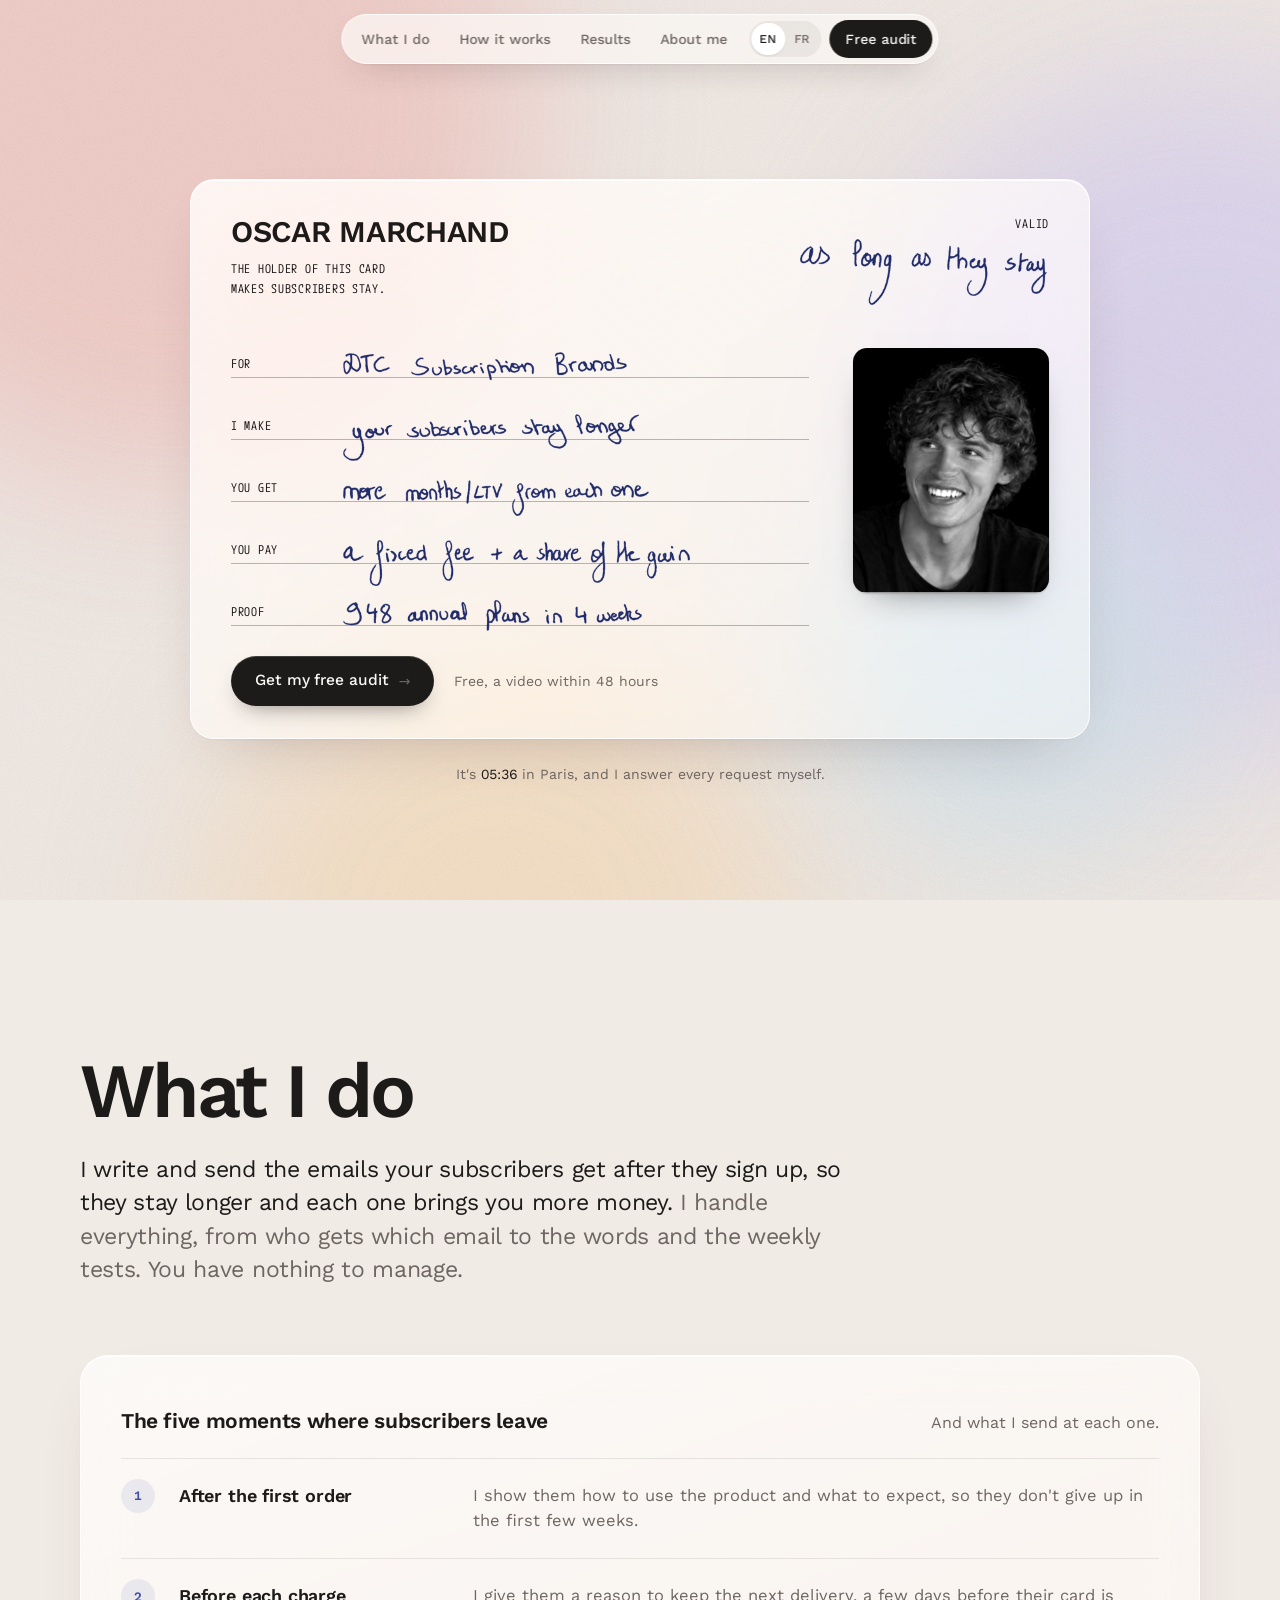
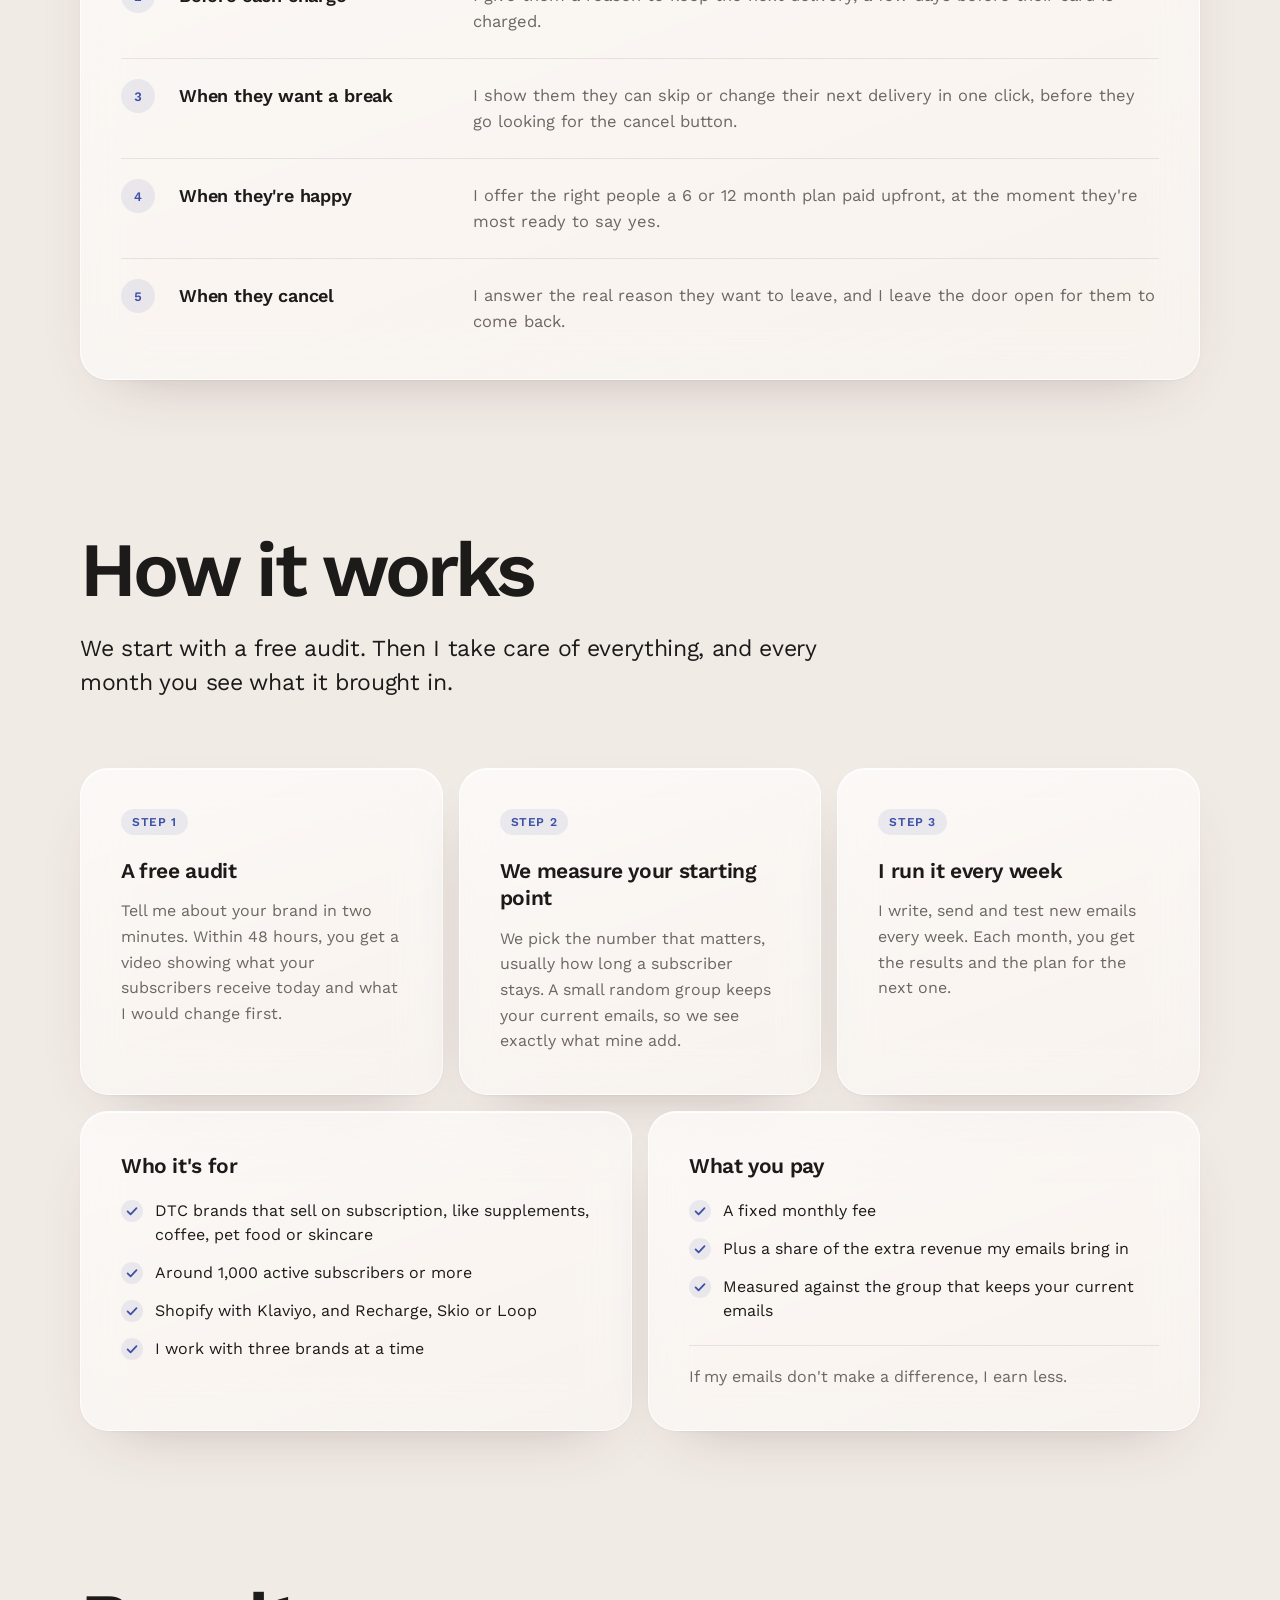
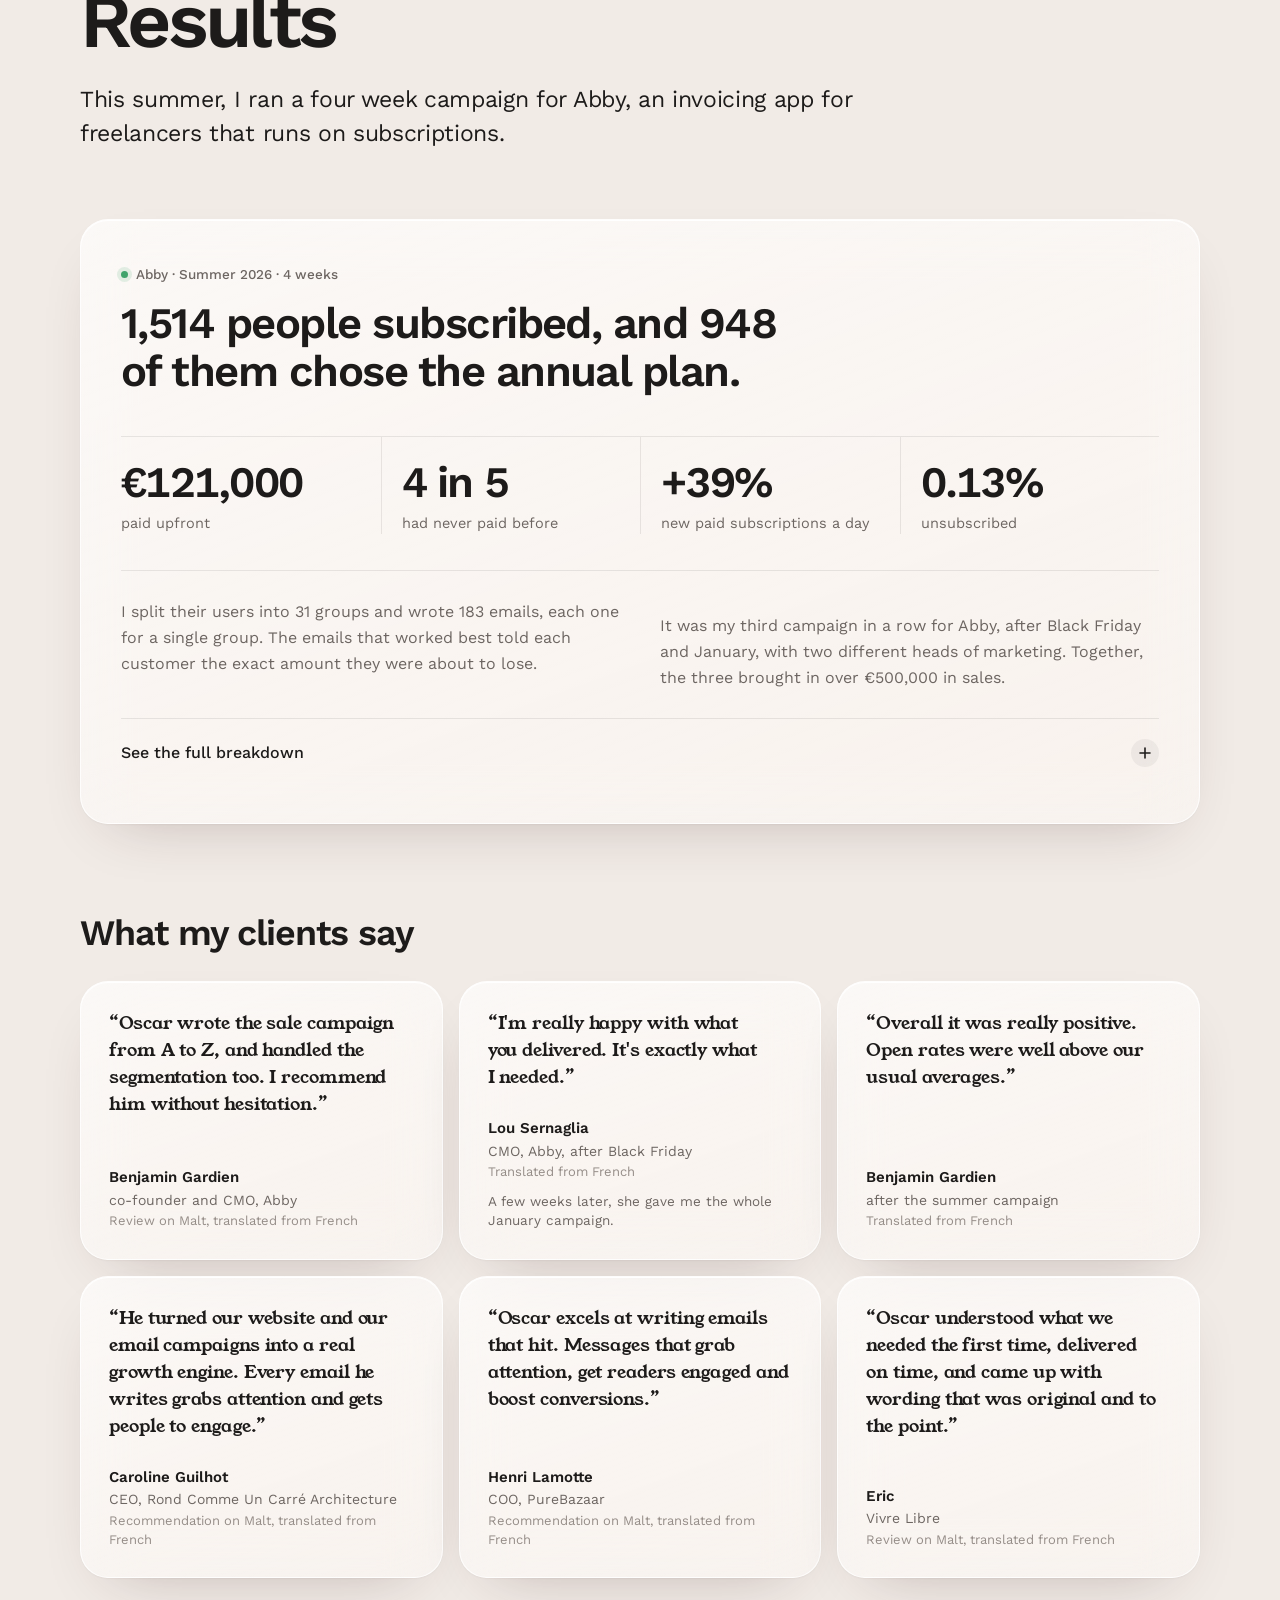
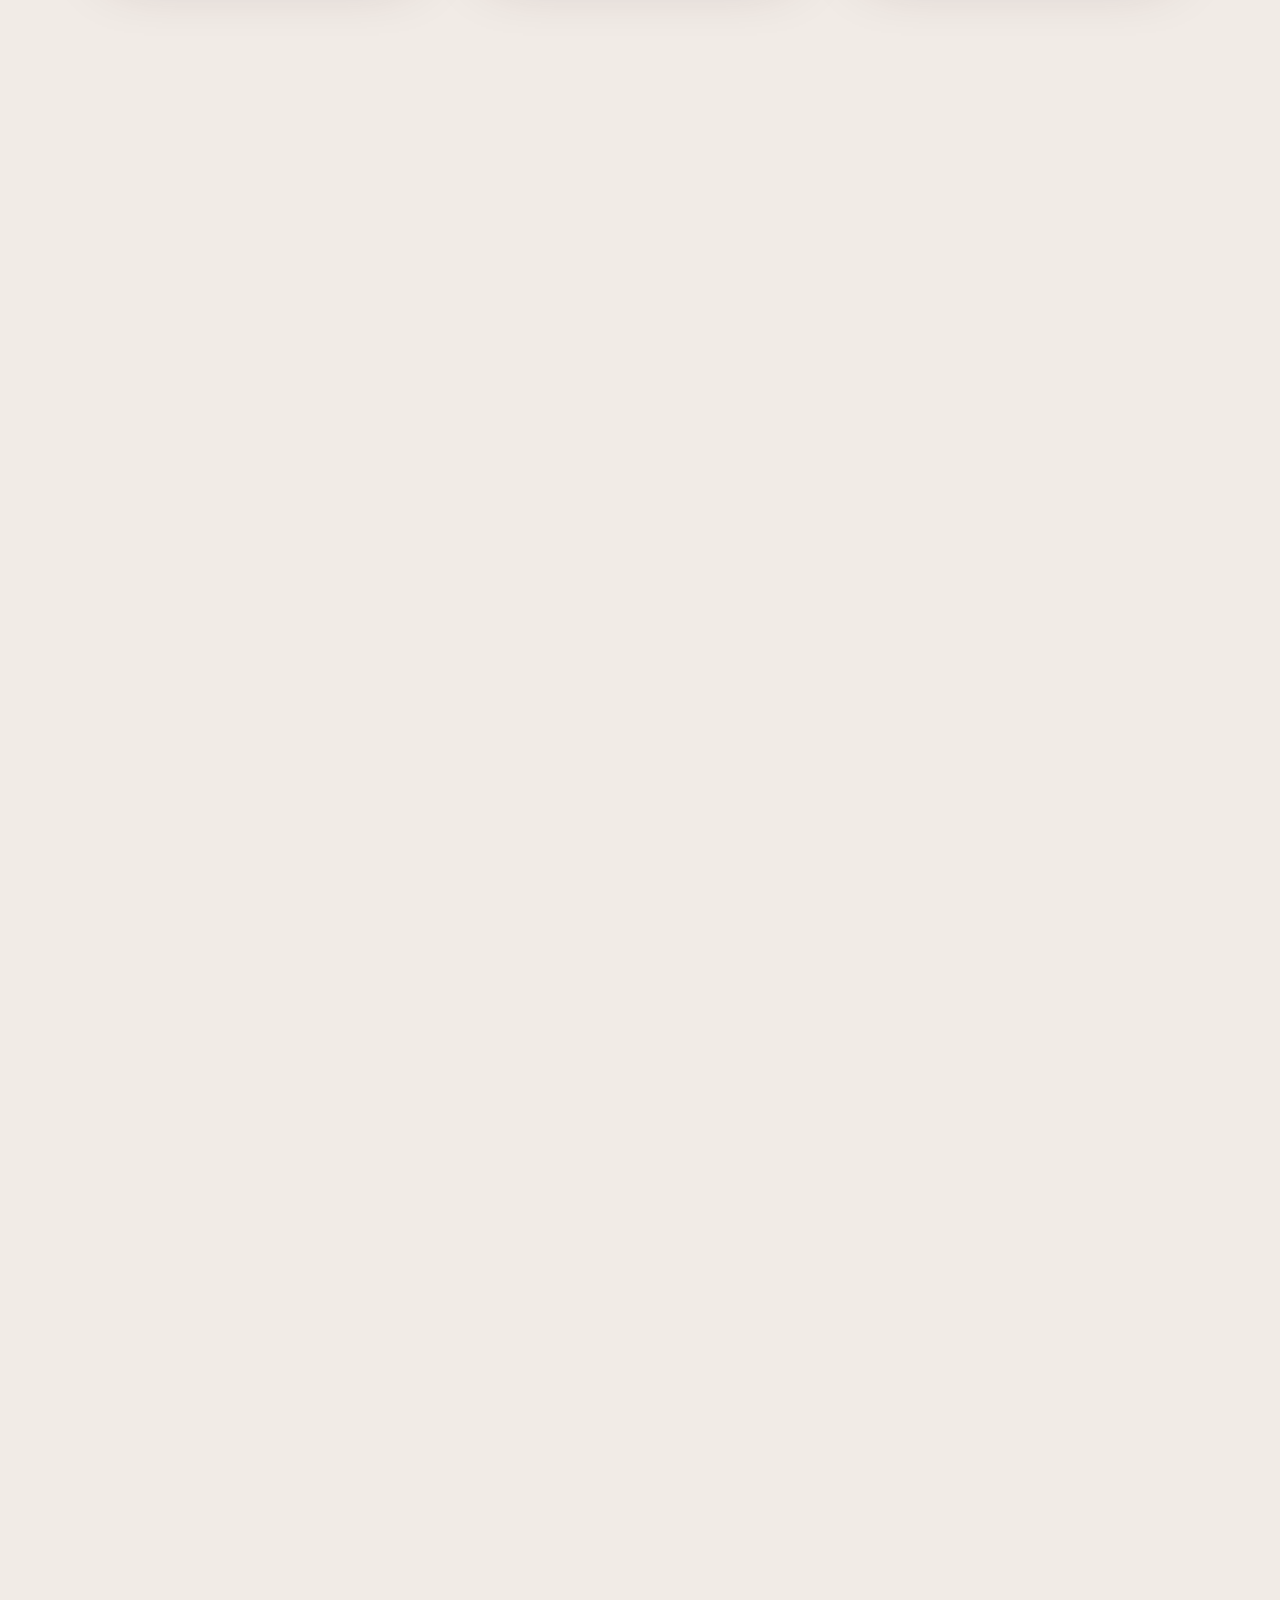
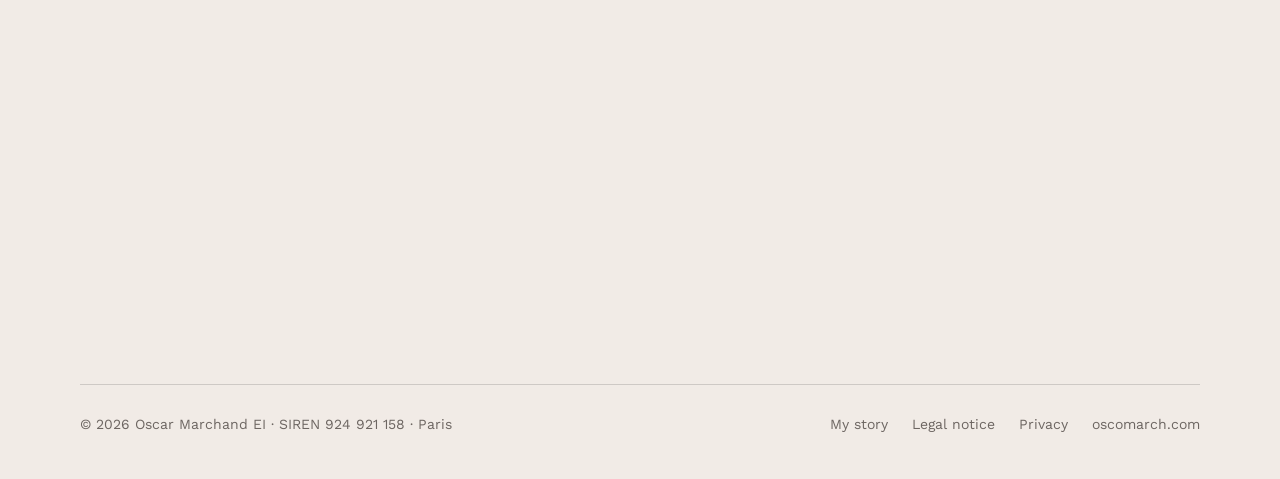
==== commit 23c4565e: "Compatibilité tous navigateurs et appareils : replis pour Safari ancien, survols seulement à la sour" ====
--- a/index.html
+++ b/index.html
@@ -10,6 +10,8 @@
 <meta property="og:image" content="https://clients.oscomarch.com/oscar.jpg">
 <meta property="og:url" content="https://clients.oscomarch.com/">
 <meta name="theme-color" content="#F1EBE6">
+<meta name="color-scheme" content="light only">
+<meta name="format-detection" content="telephone=no">
 <link rel="canonical" href="https://clients.oscomarch.com/">
 <link rel="alternate" hreflang="en" href="https://clients.oscomarch.com/">
 <link rel="alternate" hreflang="fr" href="https://clients.oscomarch.com/fr">
--- a/styles.css
+++ b/styles.css
@@ -23,10 +23,11 @@
 *{box-sizing:border-box;min-width:0}
 [hidden]{display:none!important}
 html{scroll-behavior:smooth;scroll-padding-top:96px;-webkit-text-size-adjust:100%}
-body{margin:0;background:var(--fond);color:var(--encre);font:16px/1.6 var(--sans);overflow-x:clip;-webkit-font-smoothing:antialiased;-moz-osx-font-smoothing:grayscale;text-rendering:optimizeLegibility}
+body{margin:0;background:var(--fond);color:var(--encre);font:16px/1.6 var(--sans);overflow-x:hidden;overflow-x:clip;-webkit-tap-highlight-color:transparent;-webkit-font-smoothing:antialiased;-moz-osx-font-smoothing:grayscale;text-rendering:optimizeLegibility}
 h1,h2,h3,h4,p,ul,ol,dl,dd,figure,blockquote{margin:0}
 ul,ol{padding:0;list-style:none}
 a{color:inherit}
+a,button,summary{touch-action:manipulation}
 img{max-width:100%}
 ::selection{background:rgba(61,80,166,.18)}
 :focus-visible{outline:2px solid var(--bleu);outline-offset:3px;border-radius:10px}
@@ -35,14 +36,14 @@
 .etroit{width:min(780px,calc(100% - 40px));margin-inline:auto}
 
 /* Le fond : quatre taches floues qui bougent à peine, et un grain très léger */
-.fond{position:fixed;inset:0;z-index:-2;overflow:hidden;pointer-events:none}
-.fond i{position:absolute;border-radius:50%;filter:blur(80px);opacity:.85;animation:derive 40s ease-in-out infinite alternate}
+.fond{position:fixed;top:0;right:0;bottom:0;left:0;z-index:-2;overflow:hidden;pointer-events:none}
+.fond i{position:absolute;border-radius:50%;filter:blur(80px);opacity:.85;animation:derive 40s ease-in-out infinite alternate;will-change:transform}
 .fond .t1{width:58vmax;height:58vmax;left:-16vmax;top:-20vmax;background:#F0C9C4}
 .fond .t2{width:52vmax;height:52vmax;right:-20vmax;top:6vmax;background:#DAD3F0;animation-duration:48s}
 .fond .t3{width:46vmax;height:46vmax;left:16vmax;bottom:-26vmax;background:#F5DFC2;animation-duration:54s}
 .fond .t4{width:30vmax;height:30vmax;right:6vmax;bottom:4vmax;background:#D2E4EC;animation-duration:43s}
 @keyframes derive{from{transform:translate3d(0,0,0) scale(1)}to{transform:translate3d(5vmax,4vmax,0) scale(1.1)}}
-.grain{position:fixed;inset:0;z-index:-1;pointer-events:none;opacity:.22;mix-blend-mode:multiply;
+.grain{position:fixed;top:0;right:0;bottom:0;left:0;z-index:-1;pointer-events:none;opacity:.22;mix-blend-mode:multiply;
   background-image:url("data:image/svg+xml;utf8,<svg xmlns='http://www.w3.org/2000/svg' width='180' height='180'><filter id='n'><feTurbulence type='fractalNoise' baseFrequency='.85' numOctaves='2' stitchTiles='stitch'/><feColorMatrix values='0 0 0 0 .35 0 0 0 0 .28 0 0 0 0 .28 0 0 0 .55 0'/></filter><rect width='100%25' height='100%25' filter='url(%23n)'/></svg>")}
 
 /* Le verre */
@@ -57,14 +58,14 @@
 .bouton{display:inline-flex;align-items:center;justify-content:center;gap:10px;min-height:50px;padding:0 24px;border-radius:999px;border:0;cursor:pointer;
   background:var(--encre);color:#FAF7F4;font:500 15.5px/1 var(--sans);letter-spacing:-.005em;text-decoration:none;white-space:nowrap;
   box-shadow:inset 0 1px 0 rgba(255,255,255,.16),0 10px 24px -12px rgba(29,27,26,.6);transition:background .2s ease,transform .2s ease,box-shadow .2s ease}
-.bouton:hover{background:#000;transform:translateY(-1px);box-shadow:inset 0 1px 0 rgba(255,255,255,.16),0 14px 28px -12px rgba(29,27,26,.65)}
+
 .bouton:active{transform:none}
 .bouton .fl{display:inline-block;transition:transform .2s ease}
-.bouton:hover .fl{transform:translateX(3px)}
+
 .bouton[disabled]{opacity:.6;cursor:default;transform:none}
 .bouton.petit{min-height:38px;padding:0 16px;font-size:14px;box-shadow:none}
 .lien-texte{display:inline-flex;align-items:center;gap:8px;font:500 16px/1.4 var(--sans);color:var(--bleu);text-decoration:none}
-.lien-texte:hover{text-decoration:underline;text-underline-offset:4px}
+
 
 /* La barre : une petite pilule de verre, plus opaque pour rester lisible au-dessus du texte */
 .barre{position:fixed;top:max(14px,env(safe-area-inset-top));left:50%;z-index:50;transform:translateX(-50%);
@@ -72,7 +73,7 @@
   background:rgba(249,246,244,.78);-webkit-backdrop-filter:blur(24px) saturate(180%);backdrop-filter:blur(24px) saturate(180%);
   border:1px solid rgba(255,255,255,.85);box-shadow:0 1px 2px rgba(40,20,20,.05),0 14px 34px -18px rgba(40,20,20,.35)}
 .barre .lien{display:inline-flex;align-items:center;min-height:38px;padding:0 14px;border-radius:999px;font:500 14px/1 var(--sans);color:var(--gris);text-decoration:none;white-space:nowrap;transition:color .2s ease,background .2s ease}
-.barre .lien:hover{color:var(--encre)}
+
 .barre .lien.actif{color:var(--encre);background:#fff;box-shadow:0 1px 2px rgba(0,0,0,.06)}
 .langues{display:inline-flex;margin:0 6px;padding:2px;border-radius:999px;background:rgba(29,27,26,.06)}
 .langues a{display:inline-flex;align-items:center;justify-content:center;min-width:34px;min-height:32px;border-radius:999px;font:500 12px/1 var(--sans);letter-spacing:.02em;color:var(--gris);text-decoration:none}
@@ -91,7 +92,7 @@
 @media (min-width:861px){.feuille{display:none}}
 
 /* La carte */
-.hero{min-height:100svh;display:flex;flex-direction:column;align-items:center;justify-content:center;gap:24px;padding:120px 20px 56px;overflow-x:clip}
+.hero{min-height:100vh;min-height:100svh;display:flex;flex-direction:column;align-items:center;justify-content:center;gap:24px;padding:120px 20px 56px;overflow-x:clip}
 .carte{--k:.64;width:min(900px,100%);padding:36px 40px 32px;border-radius:24px;background:linear-gradient(155deg,rgba(255,253,250,.84),rgba(255,251,247,.52));transition:transform .5s ease}
 .carte-haut{display:flex;justify-content:space-between;align-items:flex-start;gap:24px}
 .nom{font:600 clamp(24px,2.6vw,30px)/1.05 var(--sans);letter-spacing:-.01em;text-transform:uppercase}
@@ -190,11 +191,11 @@
 .duo .lien-texte{margin-top:26px}
 .liens{margin-top:14px}
 .liens a{display:flex;align-items:center;justify-content:space-between;gap:16px;min-height:72px;padding:12px 0;border-top:1px solid var(--trait);text-decoration:none;transition:padding .2s ease}
-.liens a:hover{padding-left:6px}
+
 .liens b{display:block;font:600 17px/1.3 var(--sans);letter-spacing:-.01em}
 .liens small{display:block;margin-top:3px;font-size:14px;color:var(--gris)}
 .liens .fl{flex:none;display:grid;place-items:center;width:34px;height:34px;border-radius:50%;background:rgba(29,27,26,.05);color:var(--encre);font-size:15px;transition:background .2s ease}
-.liens a:hover .fl{background:var(--encre);color:#fff}
+
 
 /* Questions */
 summary{list-style:none;cursor:pointer;display:flex;justify-content:space-between;align-items:center;gap:20px}
@@ -224,7 +225,7 @@
   font:400 16px/1.4 var(--sans);color:var(--encre);transition:border-color .2s ease,box-shadow .2s ease,background .2s ease;-webkit-appearance:none;appearance:none}
 .champ textarea{min-height:112px;resize:vertical}
 .champ input::placeholder,.champ textarea::placeholder{color:#A39B96}
-.champ input:hover,.champ textarea:hover{border-color:rgba(29,27,26,.22)}
+
 .champ input:focus,.champ textarea:focus{outline:none;border-color:var(--bleu);background:#fff;box-shadow:0 0 0 4px rgba(61,80,166,.13)}
 .envoyer{grid-column:1 / -1;margin-top:6px}
 .envoyer .bouton{width:100%;min-height:54px}
@@ -243,7 +244,7 @@
 .pied .wrap{display:flex;justify-content:space-between;flex-wrap:wrap;gap:12px 28px;padding:28px 0 44px;border-top:1px solid var(--trait-fort);font-size:14px;color:var(--gris)}
 .pied nav{display:flex;flex-wrap:wrap;gap:8px 24px}
 .pied a{text-decoration:none}
-.pied a:hover{color:var(--encre)}
+
 
 /* Pages intérieures */
 .page-tete{padding-top:clamp(140px,16vw,200px)}
@@ -279,11 +280,11 @@
 .legal dt{color:var(--gris);font-size:15px}
 .legal dd{font-weight:500}
 .maj{margin-top:18px;color:var(--gris)}
-.introuvable{min-height:100svh;display:flex;flex-direction:column;align-items:center;justify-content:center;text-align:center;gap:22px;padding:120px 20px}
+.introuvable{min-height:100vh;min-height:100svh;display:flex;flex-direction:column;align-items:center;justify-content:center;text-align:center;gap:22px;padding:120px 20px}
 .introuvable .lead{margin-top:0}
 .introuvable div{display:flex;flex-wrap:wrap;gap:12px;justify-content:center}
 .bouton.clair{background:rgba(255,255,255,.7);color:var(--encre);box-shadow:inset 0 0 0 1px rgba(29,27,26,.12)}
-.bouton.clair:hover{background:#fff}
+
 
 /* Apparition douce au défilement */
 .js .monte{opacity:0;transform:translateY(22px);transition:opacity .8s cubic-bezier(.2,.7,.2,1),transform .8s cubic-bezier(.2,.7,.2,1)}
@@ -334,3 +335,28 @@
   .js .monte{opacity:1;transform:none;transition:none}
   .carte,.bouton,.feuille{transition:none}
 }
+
+/* Survols, seulement là où la souris existe (rien de collant au doigt sur téléphone) */
+@media (hover:hover){
+  .bouton:hover{background:#000;transform:translateY(-1px);box-shadow:inset 0 1px 0 rgba(255,255,255,.16),0 14px 28px -12px rgba(29,27,26,.65)}
+  .bouton:hover .fl{transform:translateX(3px)}
+  .lien-texte:hover{text-decoration:underline;text-underline-offset:4px}
+  .barre .lien:hover{color:var(--encre)}
+  .liens a:hover{padding-left:6px}
+  .liens a:hover .fl{background:var(--encre);color:#fff}
+  .champ input:hover,.champ textarea:hover{border-color:rgba(29,27,26,.22)}
+  .pied a:hover{color:var(--encre)}
+  .bouton.clair:hover{background:#fff}
+}
+
+/* Navigateurs plus anciens et téléphones modestes */
+@supports not (aspect-ratio:1/1){.photo{height:245px}.portrait img{height:440px}}
+@media (max-width:700px){
+  .fond i{animation:none;filter:blur(60px)}
+  .grain{mix-blend-mode:normal;opacity:.12}
+  .verre:not(.carte){-webkit-backdrop-filter:none;backdrop-filter:none;background:linear-gradient(160deg,rgba(255,253,251,.86),rgba(255,251,248,.7))}
+}
+
+/* Très grands écrans : tout grandit un peu pour ne pas flotter dans le vide */
+@media (min-width:1900px){main,.pied,.barre,.feuille{zoom:1.15}.hero,.introuvable{min-height:calc(100vh / 1.15)}}
+@media (min-width:2400px){main,.pied,.barre,.feuille{zoom:1.3}.hero,.introuvable{min-height:calc(100vh / 1.3)}}
